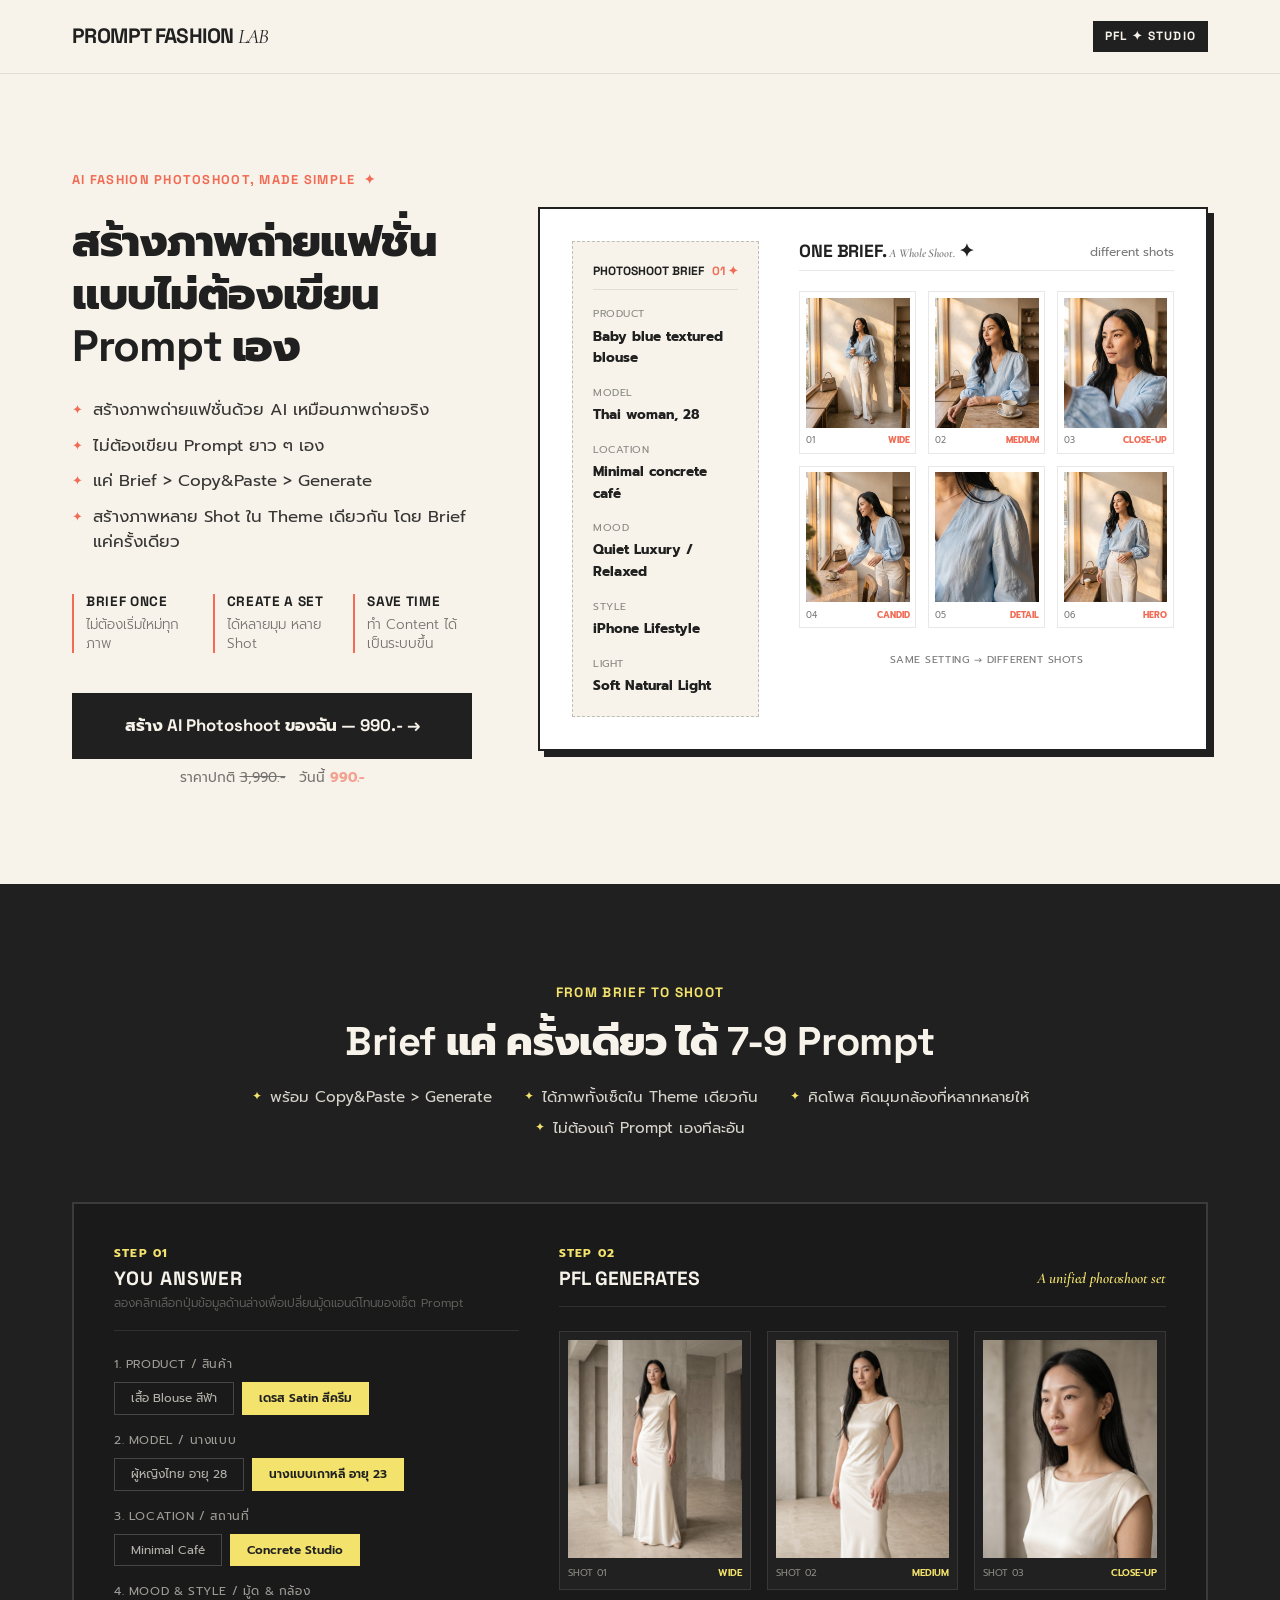
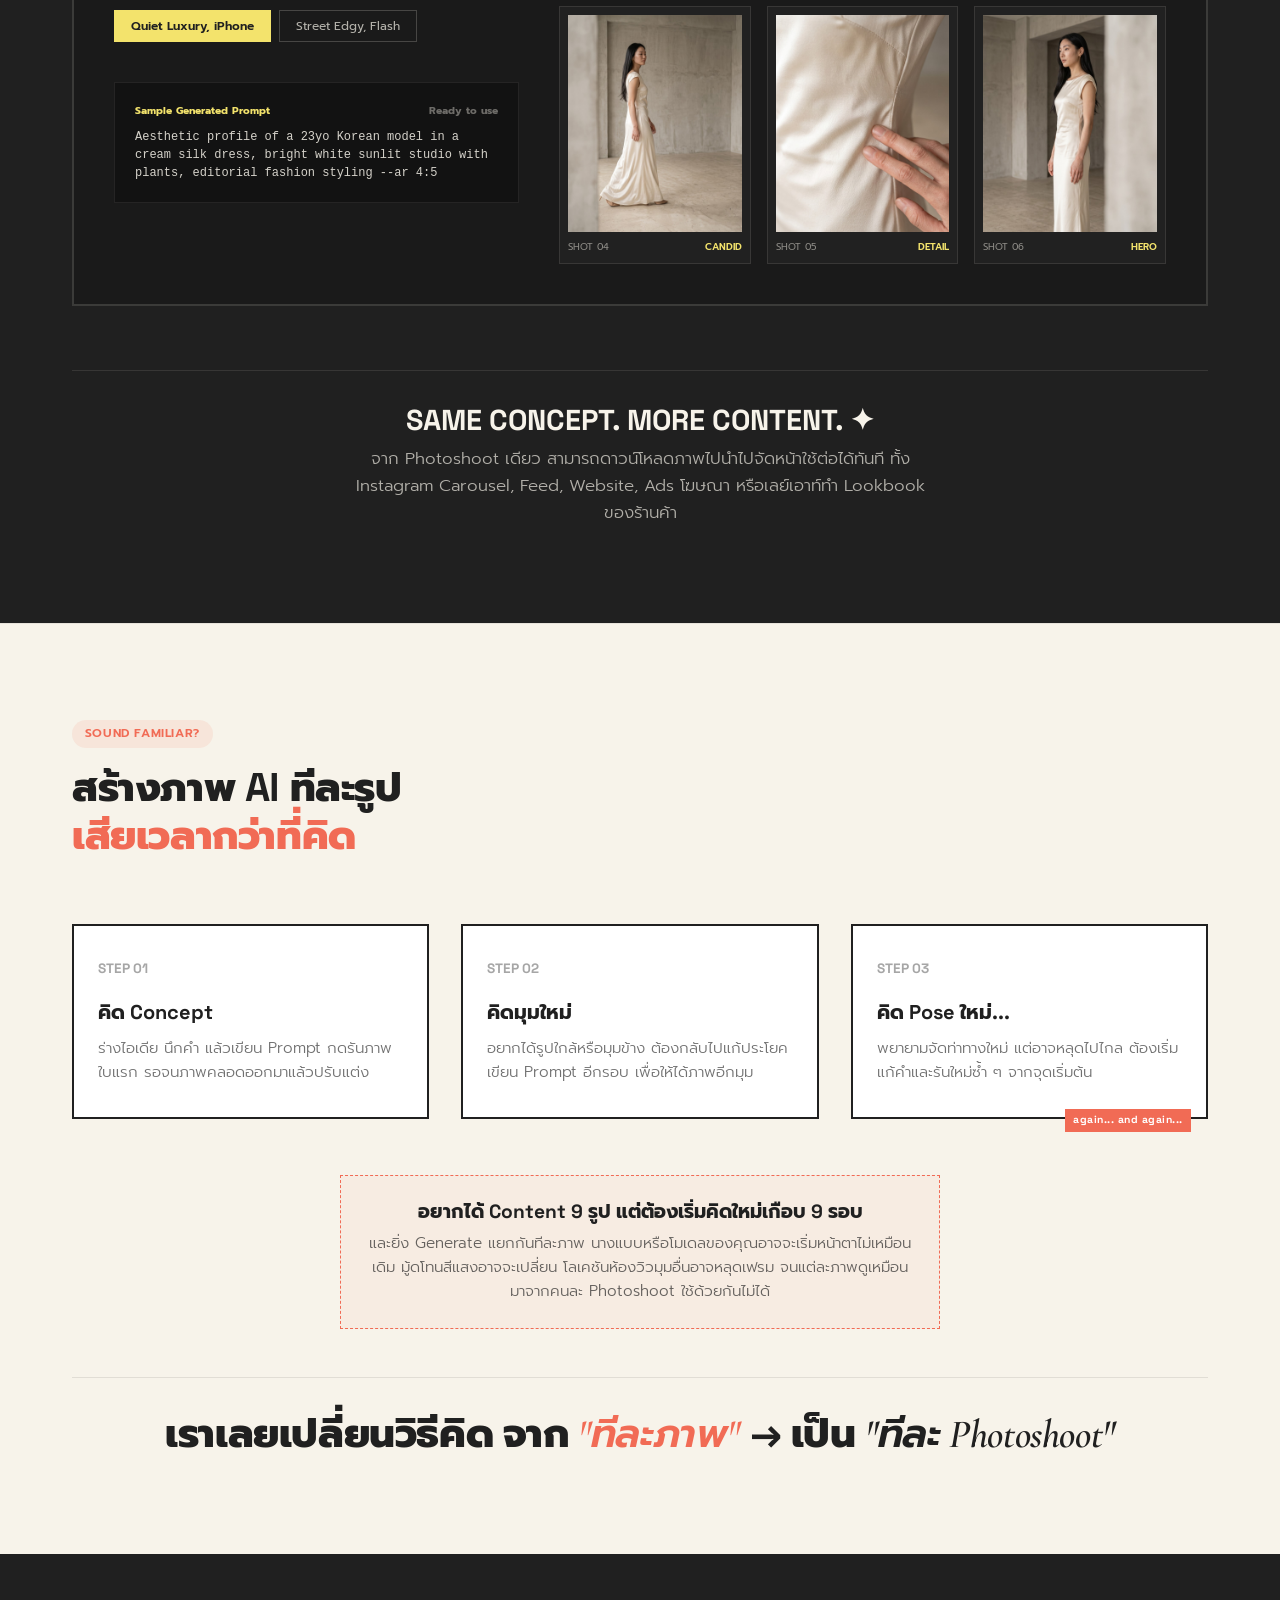
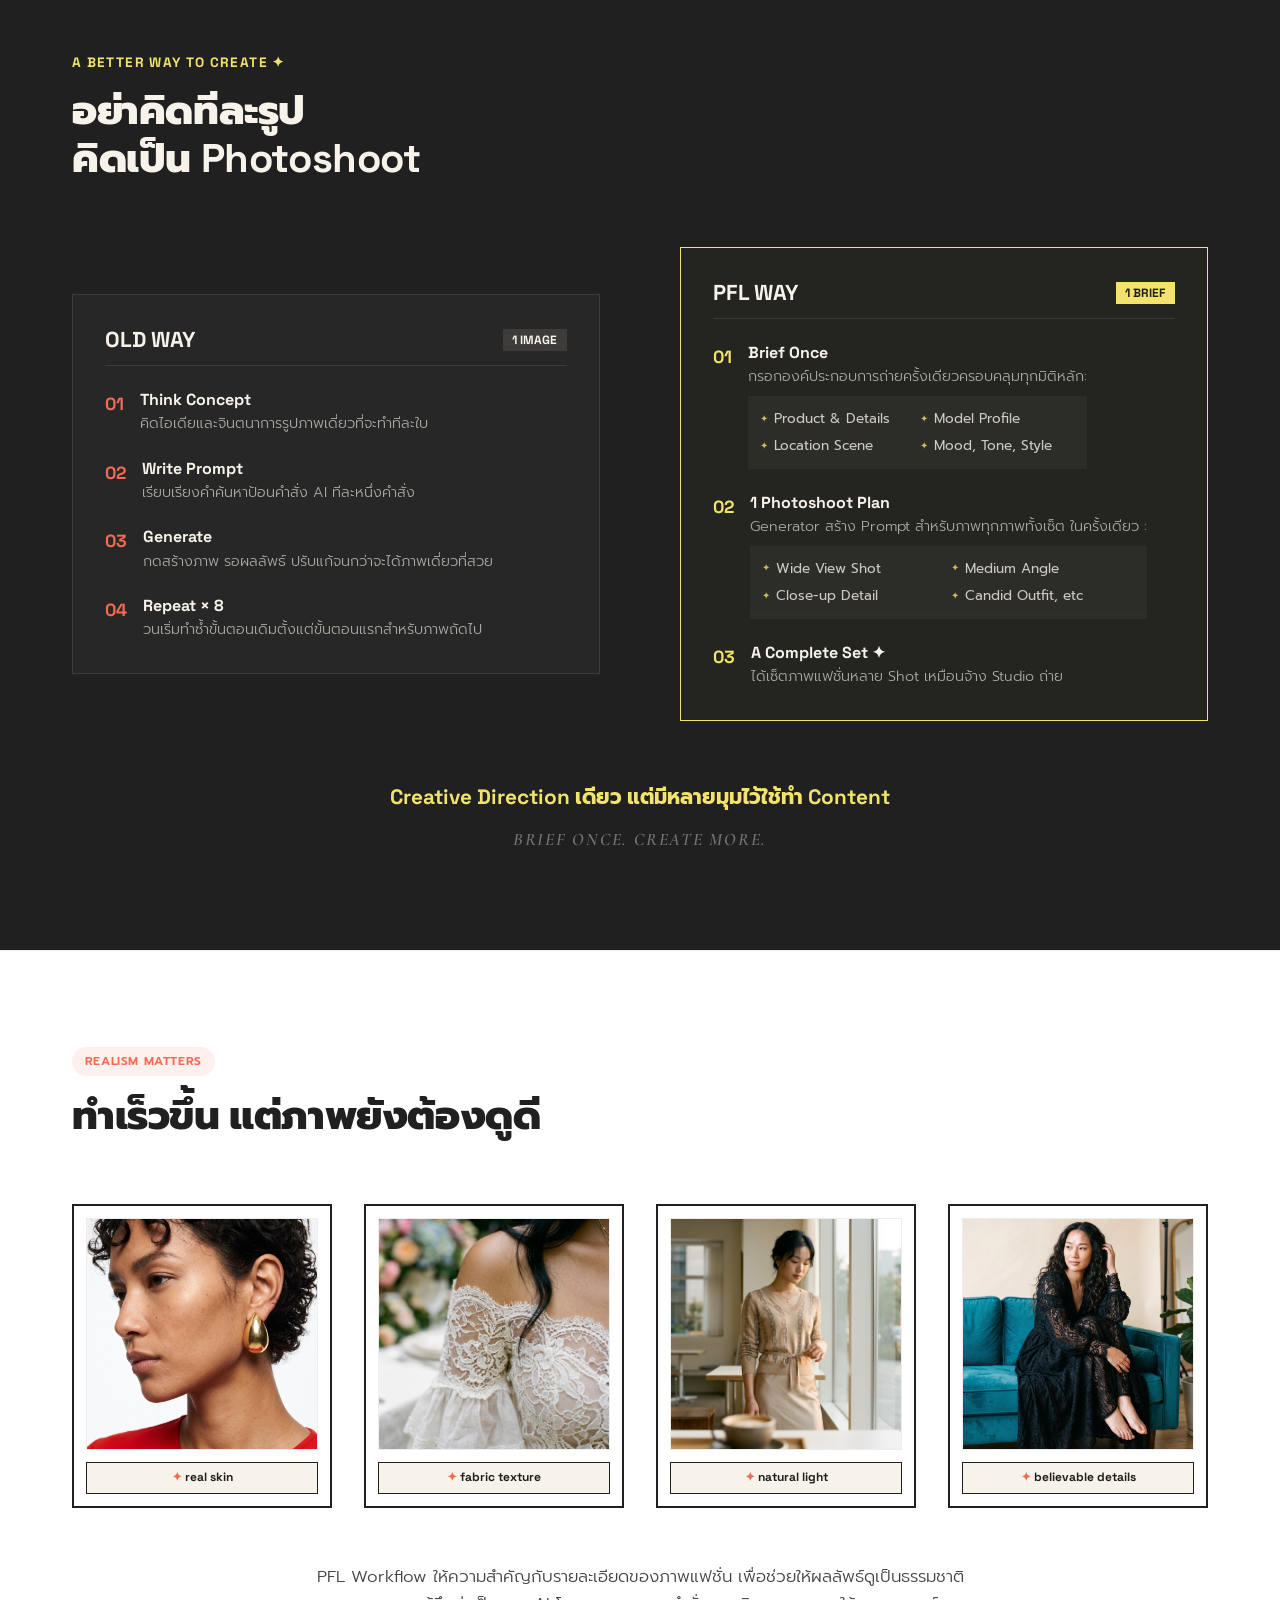
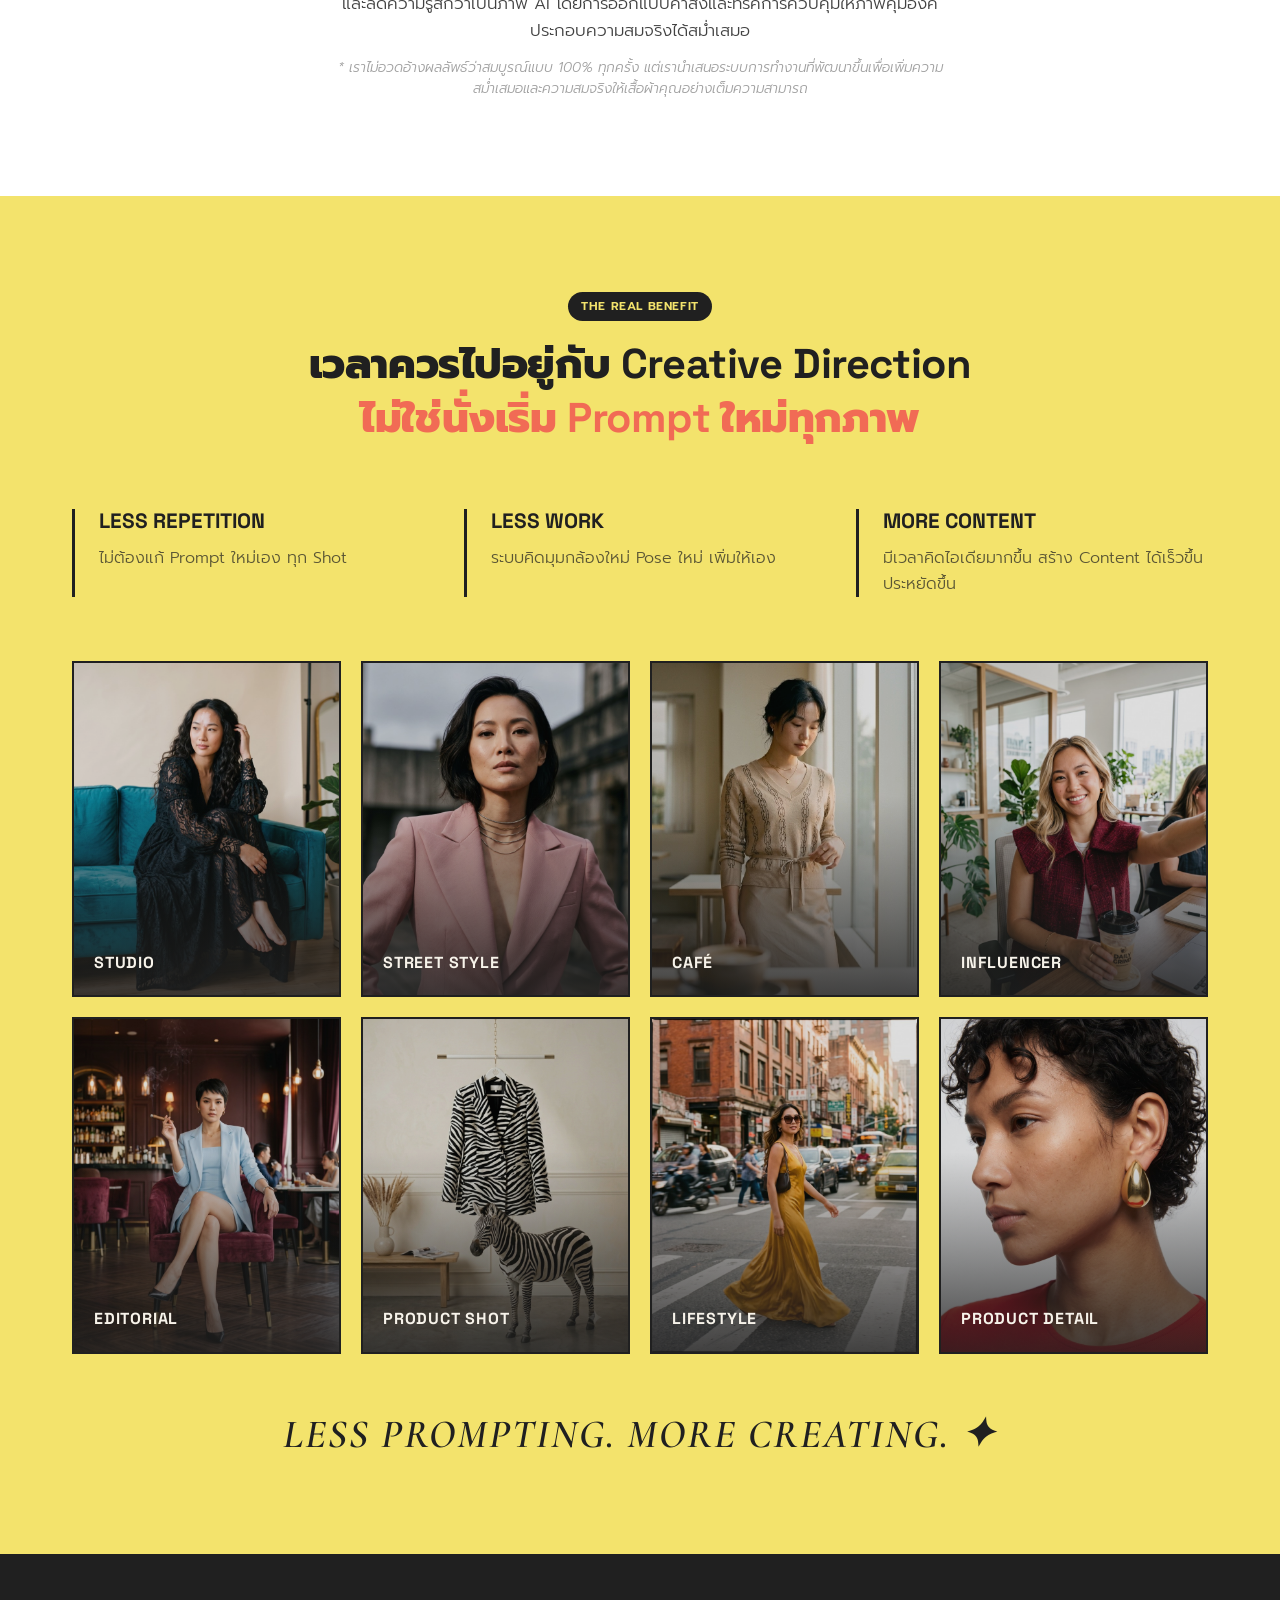
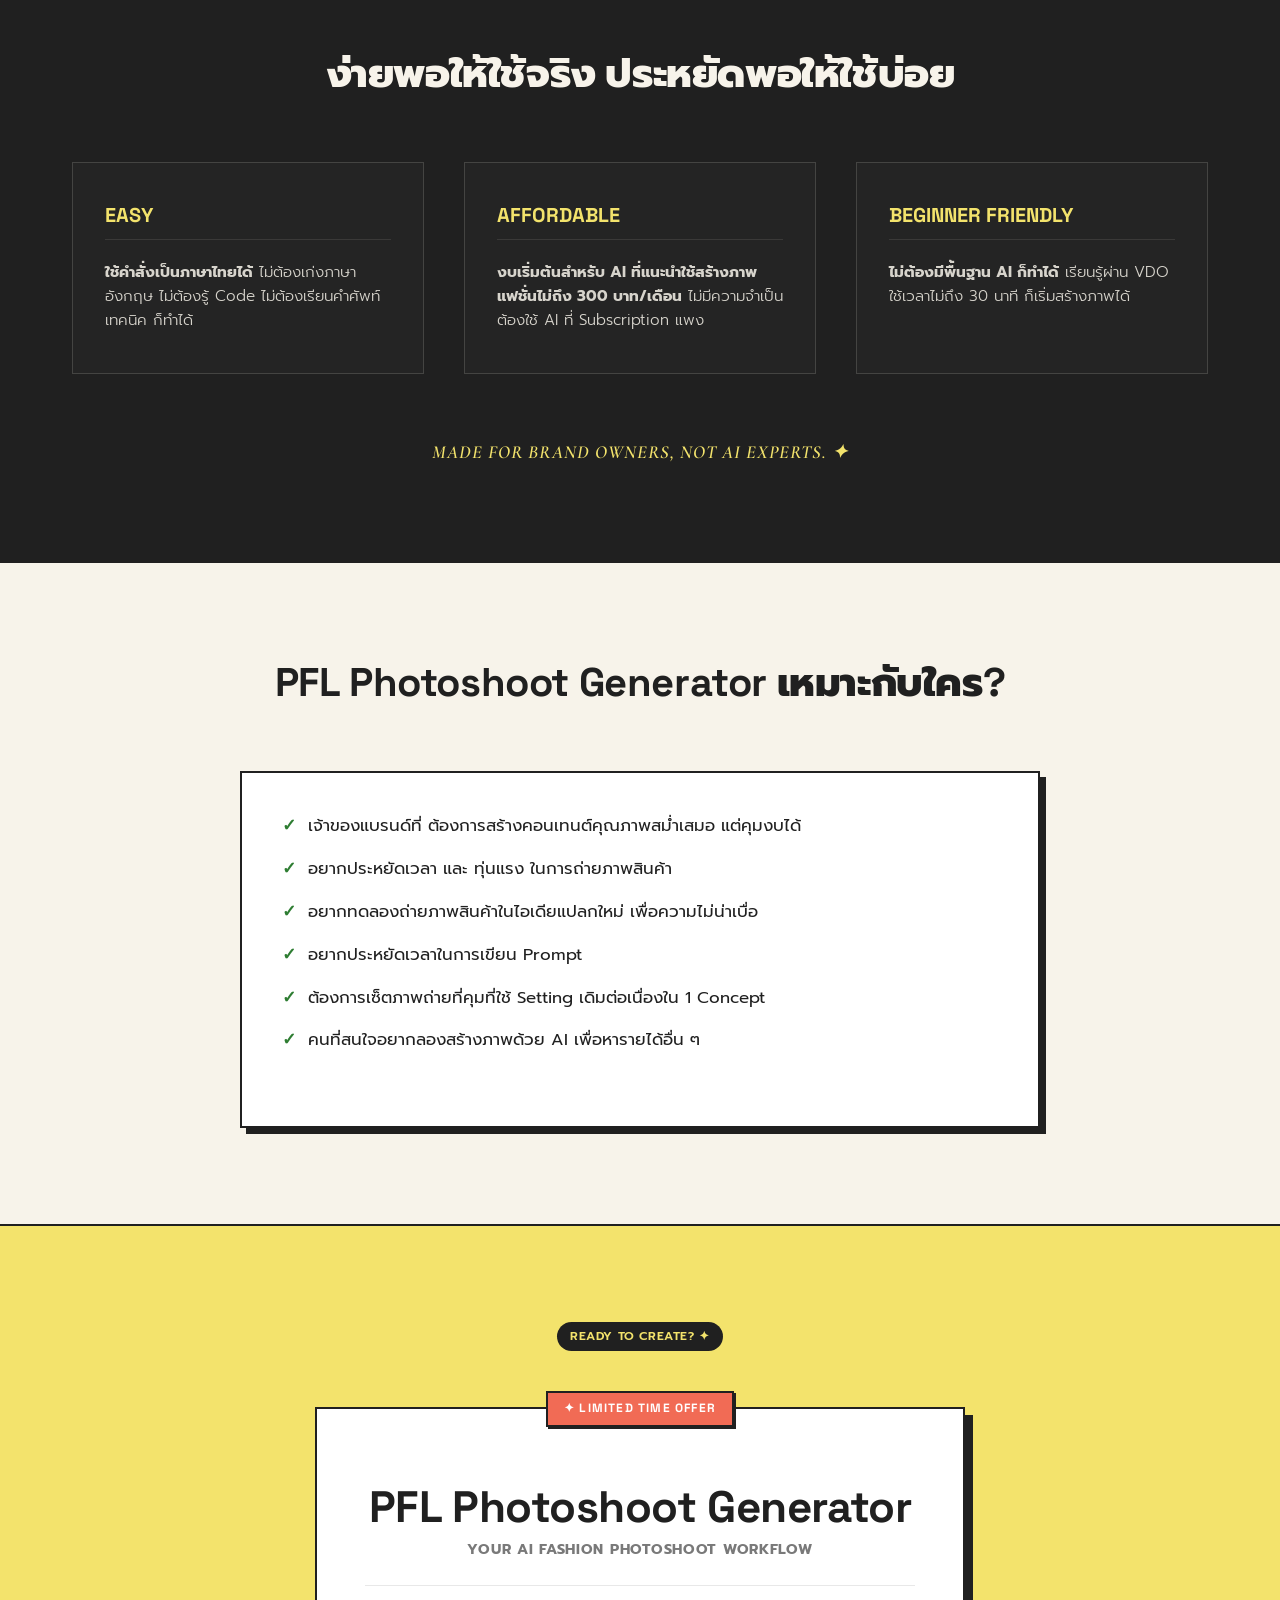
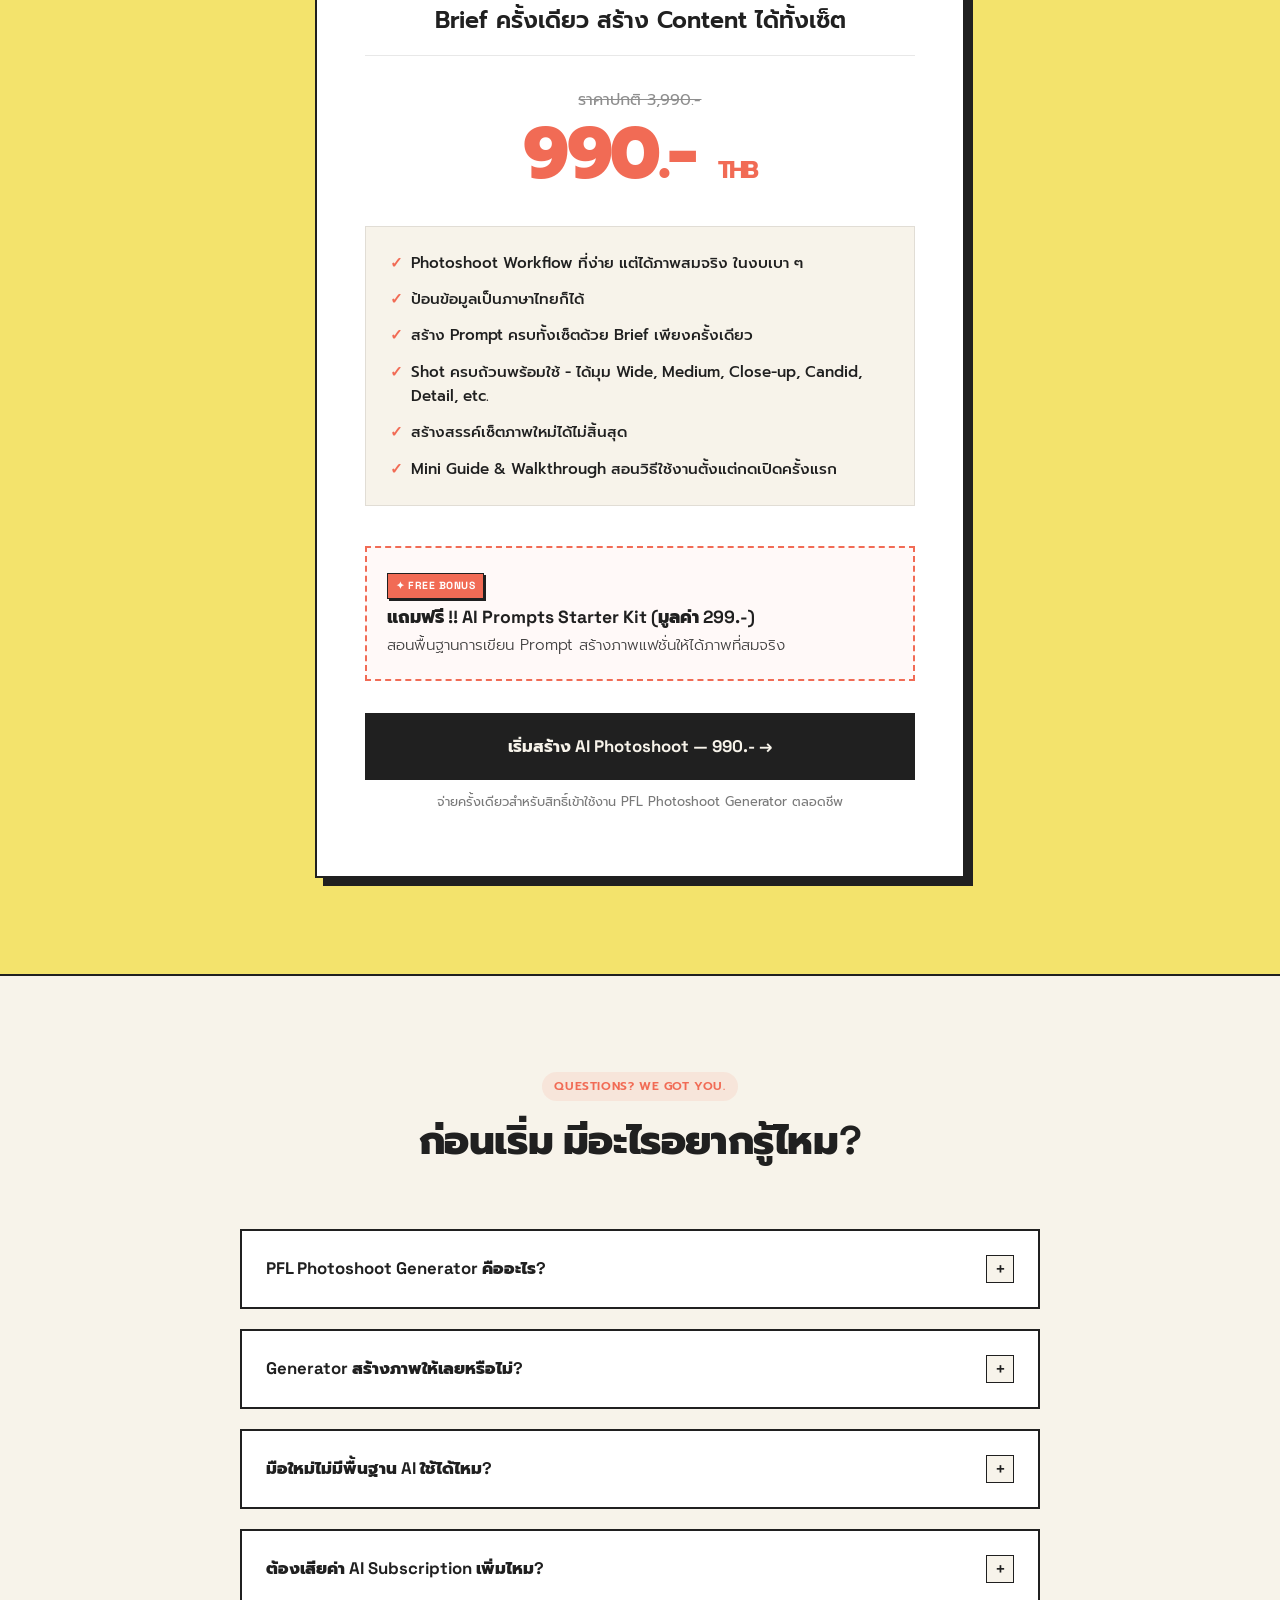
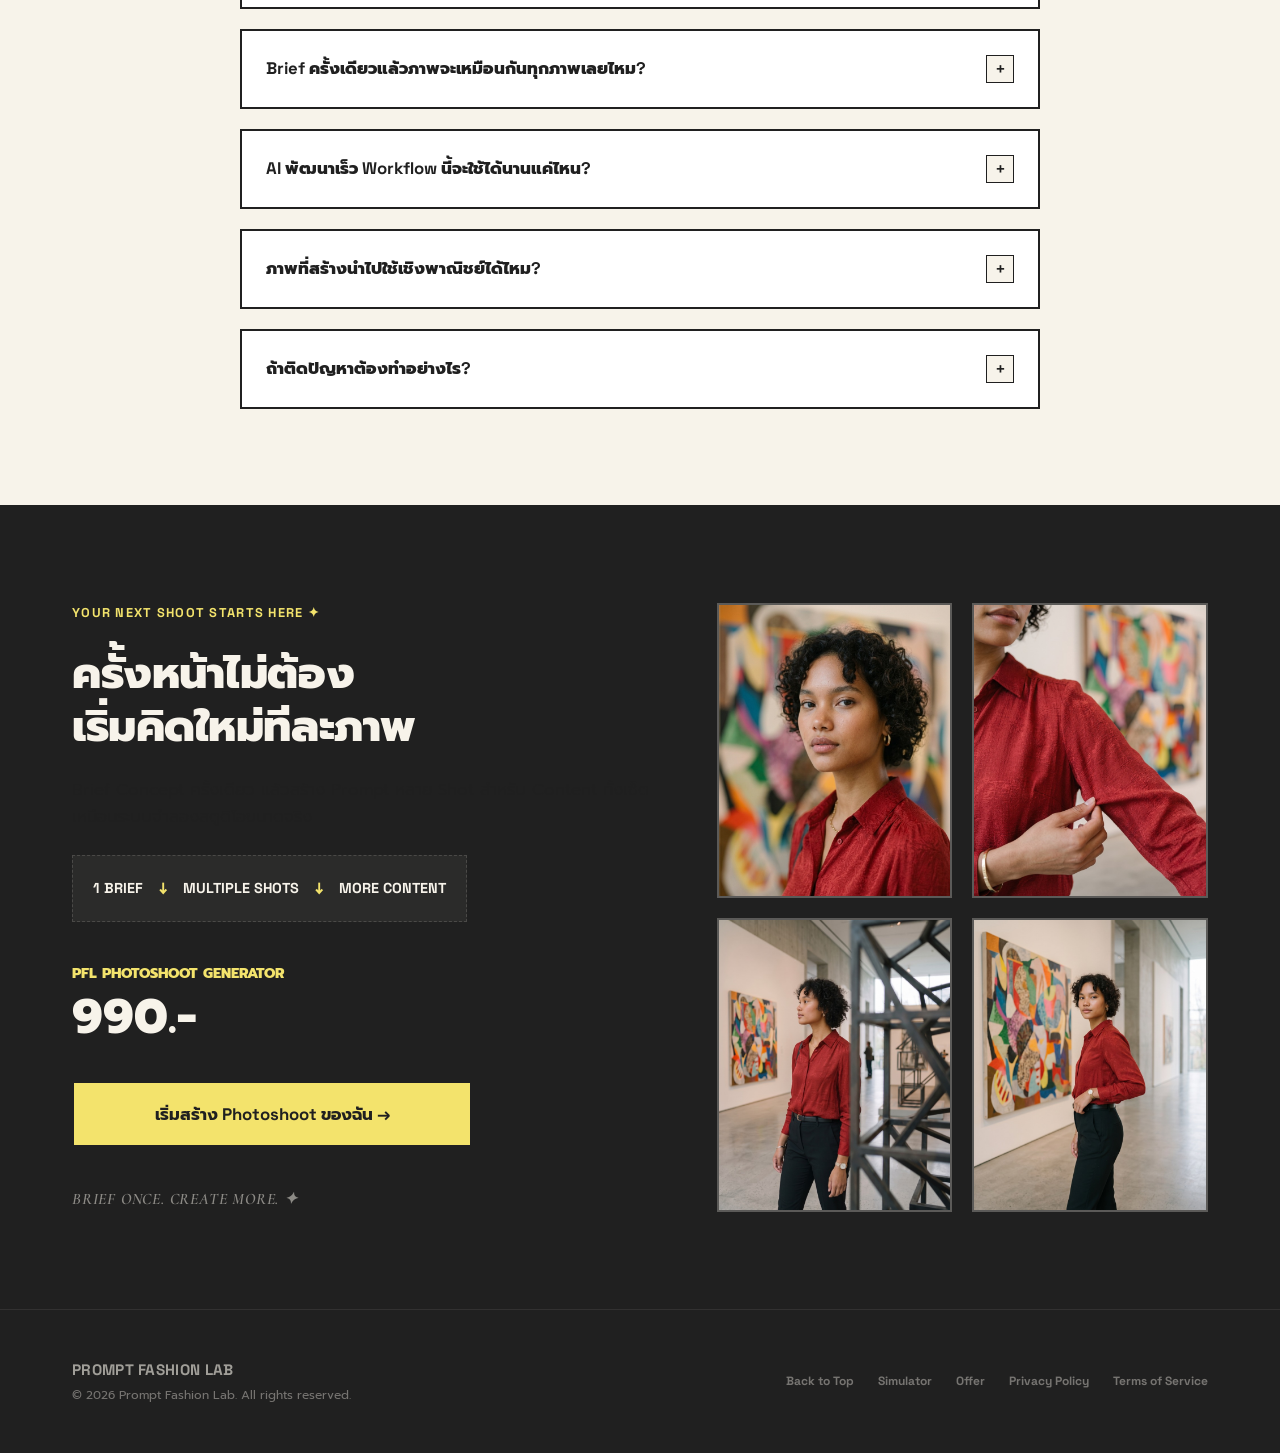
==== index.html @ 50edc8ea "แก้คำพูดทั้งหน้า" ====
<!DOCTYPE html>
<html lang="th">
<head>
  <!-- Google tag (gtag.js) -->
  <script async src="https://www.googletagmanager.com/gtag/js?id=G-DDGN5M6J9N"></script>
  <script>
    window.dataLayer = window.dataLayer || [];
    function gtag(){dataLayer.push(arguments);}
    gtag('js', new Date());

    gtag('config', 'G-DDGN5M6J9N');
  </script>
  <meta charset="UTF-8">
  <meta name="viewport" content="width=device-width, initial-scale=1.0">
  <meta name="description" content="สร้างภาพนางแบบแฟชั่นและคอนเทนต์ร้านค้าเป็นเซ็ตด้วย AI ในคลิกเดียว ด้วยระบบ PFL Photoshoot Generator จาก Prompt Fashion Lab">
  <title>PFL Photoshoot Generator | Prompt Fashion Lab</title>
  
  <!-- Vanilla CSS Style Sheet -->
  <link rel="stylesheet" href="styles.css">
</head>
<body>

  <!-- ==========================================
       HEADER / NAVIGATION
       ========================================== -->
  <header>
    <div class="container header-container">
      <a href="#" class="logo">
        PROMPT FASHION <span>LAB</span>
      </a>
      <div class="brand-badge">PFL ✦ STUDIO</div>
    </div>
  </header>

  <!-- ==========================================
       SECTION 1 — HERO
       ========================================== -->
  <section id="hero" class="section-padding">
    <div class="container hero-grid">
      <div class="hero-content reveal active">
        <div class="hero-tagline">
          <span>AI FASHION PHOTOSHOOT, MADE SIMPLE</span> ✦
        </div>
        <h1 class="text-balance-thai hero-title">
          สร้างภาพถ่ายแฟชั่น<br>
          แบบไม่ต้องเขียน Prompt เอง
        </h1>
        <ul class="hero-bullet-list">
          <li class="text-balance-thai">สร้างภาพถ่ายแฟชั่นด้วย AI เหมือนภาพถ่ายจริง</li>
          <li class="text-balance-thai">ไม่ต้องเขียน Prompt ยาว ๆ เอง</li>
          <li class="text-balance-thai">แค่ Brief &gt; Copy&amp;Paste &gt; Generate</li>
          <li class="text-balance-thai">สร้างภาพหลาย Shot ใน Theme เดียวกัน โดย Brief แค่ครั้งเดียว</li>
        </ul>
        
        <div class="hero-benefits-grid">
          <div class="hero-benefit-item">
            <h4>BRIEF ONCE</h4>
            <p>ไม่ต้องเริ่มใหม่ทุกภาพ</p>
          </div>
          <div class="hero-benefit-item">
            <h4>CREATE A SET</h4>
            <p>ได้หลายมุม หลาย Shot</p>
          </div>
          <div class="hero-benefit-item">
            <h4>SAVE TIME</h4>
            <p>ทำ Content ได้เป็นระบบขึ้น</p>
          </div>
        </div>

        <div class="hero-cta-wrap">
          <a href="#offer" class="btn btn-black">สร้าง AI Photoshoot ของฉัน — 990.- →</a>
          <div class="hero-price-anchor">
            ราคาปกติ <span>3,990.-</span> วันนี้ <strong>990.-</strong>
          </div>
        </div>
      </div>

      <!-- Hero Visual Proof -->
      <div class="hero-visual reveal active" style="transition-delay: 0.15s;">
        <!-- Left Sidebar: Brief mock -->
        <div class="brief-display">
          <div class="brief-display-header">
            <span>PHOTOSHOOT BRIEF</span>
            <span style="color: var(--color-coral)">01 ✦</span>
          </div>
          <div class="brief-item">
            <label>PRODUCT</label>
            <span>Baby blue textured blouse</span>
          </div>
          <div class="brief-item">
            <label>MODEL</label>
            <span>Thai woman, 28</span>
          </div>
          <div class="brief-item">
            <label>LOCATION</label>
            <span>Minimal concrete café</span>
          </div>
          <div class="brief-item">
            <label>MOOD</label>
            <span>Quiet Luxury / Relaxed</span>
          </div>
          <div class="brief-item">
            <label>STYLE</label>
            <span>iPhone Lifestyle</span>
          </div>
          <div class="brief-item">
            <label>LIGHT</label>
            <span>Soft Natural Light</span>
          </div>
        </div>

        <!-- Right Side: Contact Sheet preview -->
        <div class="visual-sheet-area">
          <div class="visual-sheet-header">
            <h3>ONE BRIEF. <span class="italic-serif">A Whole Shoot.</span> ✦</h3>
            <span>different shots</span>
          </div>
          
          <div class="visual-sheet-grid">
            <div class="visual-sheet-item">
              <div class="visual-sheet-img-wrap">
                <img src="images/shot_01.jpg" alt="01 WIDE SHOT">
              </div>
              <div class="visual-sheet-caption">
                <span>01</span>
                <span>WIDE</span>
              </div>
            </div>
            <div class="visual-sheet-item">
              <div class="visual-sheet-img-wrap">
                <img src="images/shot_02.jpg" alt="02 MEDIUM SHOT">
              </div>
              <div class="visual-sheet-caption">
                <span>02</span>
                <span>MEDIUM</span>
              </div>
            </div>
            <div class="visual-sheet-item">
              <div class="visual-sheet-img-wrap">
                <img src="images/shot_03.jpg" alt="03 CLOSE-UP">
              </div>
              <div class="visual-sheet-caption">
                <span>03</span>
                <span>CLOSE-UP</span>
              </div>
            </div>
            <div class="visual-sheet-item">
              <div class="visual-sheet-img-wrap">
                <img src="images/shot_04.jpg" alt="04 CANDID">
              </div>
              <div class="visual-sheet-caption">
                <span>04</span>
                <span>CANDID</span>
              </div>
            </div>
            <div class="visual-sheet-item">
              <div class="visual-sheet-img-wrap">
                <img src="images/shot_05.jpg" alt="05 DETAIL">
              </div>
              <div class="visual-sheet-caption">
                <span>05</span>
                <span>DETAIL</span>
              </div>
            </div>
            <div class="visual-sheet-item">
              <div class="visual-sheet-img-wrap">
                <img src="images/shot_06.jpg" alt="06 HERO">
              </div>
              <div class="visual-sheet-caption">
                <span>06</span>
                <span>HERO</span>
              </div>
            </div>
          </div>
          
          <div style="font-size: 0.65rem; opacity: 0.6; text-transform: uppercase; letter-spacing: 0.05em; text-align: center; margin-top: 0.25rem;">
            same setting → different shots
          </div>
        </div>
      </div>
    </div>
  </section>

  <!-- ==========================================
       INTERACTIVE SIMULATOR — Brief แค่ ครั้งเดียว ได้ 7-9 Prompt
       ========================================== -->
  <section class="section-padding section-dark" id="simulator">
    <div class="container">
      <div style="text-align: center; margin-bottom: 2rem;">
        <span class="eyebrow-yellow" style="color: var(--color-yellow); font-family: var(--font-grotesk); font-size: 0.85rem; font-weight: 700; letter-spacing: 0.1em; text-transform: uppercase;">FROM BRIEF TO SHOOT</span>
        <h2 class="text-balance-thai" style="margin-top: 0.75rem;">Brief แค่ ครั้งเดียว ได้ 7-9 Prompt</h2>
        <ul class="simulator-bullet-list">
          <li class="text-balance-thai">พร้อม Copy&amp;Paste &gt; Generate</li>
          <li class="text-balance-thai">ได้ภาพทั้งเซ็ตใน Theme เดียวกัน</li>
          <li class="text-balance-thai">คิดโพส คิดมุมกล้องที่หลากหลายให้</li>
          <li class="text-balance-thai">ไม่ต้องแก้ Prompt เองทีละอัน</li>
        </ul>

      </div>

      <!-- Interactive Grid Simulator Container -->
      <div class="simulator-container reveal">
        
        <!-- LEFT: INPUT BRIEF (Option pills) -->
        <div class="sim-sidebar">
          <div class="sim-title-area">
            <span class="sim-step-label">STEP 01</span>
            <h3 style="font-weight: 800; font-size: 1.2rem;">YOU ANSWER</h3>
            <p style="font-size: 0.75rem; opacity: 0.6; margin-top: 0.25rem; color: rgba(247,243,234,0.6);">ลองคลิกเลือกปุ่มข้อมูลด้านล่างเพื่อเปลี่ยนมู้ดแอนด์โทนของเซ็ต Prompt</p>
          </div>

          <div class="brief-options">
            <!-- 1. Product Selection -->
            <div class="brief-option-group">
              <label>1. Product / สินค้า</label>
              <div class="pill-group">
                <button onclick="selectOption('product', 'blouse', this)" class="pill pill-product">เสื้อ Blouse สีฟ้า</button>
                <button onclick="selectOption('product', 'dress', this)" class="pill pill-product active">เดรส Satin สีครีม</button>
              </div>
            </div>

            <!-- 2. Model Selection -->
            <div class="brief-option-group">
              <label>2. Model / นางแบบ</label>
              <div class="pill-group">
                <button onclick="selectOption('model', 'thai', this)" class="pill pill-model">ผู้หญิงไทย อายุ 28</button>
                <button onclick="selectOption('model', 'korean', this)" class="pill pill-model active">นางแบบเกาหลี อายุ 23</button>
              </div>
            </div>

            <!-- 3. Location Selection -->
            <div class="brief-option-group">
              <label>3. Location / สถานที่</label>
              <div class="pill-group">
                <button onclick="selectOption('location', 'cafe', this)" class="pill pill-location">Minimal Café</button>
                <button onclick="selectOption('location', 'studio', this)" class="pill pill-location active">Concrete Studio</button>
              </div>
            </div>

            <!-- 4. Mood & Style Selection -->
            <div class="brief-option-group">
              <label>4. Mood & Style / มู้ด & กล้อง</label>
              <div class="pill-group">
                <button onclick="selectOption('mood', 'luxury', this)" class="pill pill-mood active">Quiet Luxury, iPhone</button>
                <button onclick="selectOption('mood', 'edgy', this)" class="pill pill-mood">Street Edgy, Flash</button>
              </div>
            </div>
          </div>

          <!-- Prompt Output Container -->
          <div class="prompt-box">
            <div class="prompt-box-header">
              <span class="label">Sample Generated Prompt</span>
              <span style="opacity: 0.4; color: var(--color-ivory);">Ready to use</span>
            </div>
            <div id="prompt-output-box" class="prompt-text">
              Aesthetic profile of a 23yo Korean model in a cream silk dress, bright white sunlit studio with plants, editorial fashion styling --ar 4:5
            </div>
          </div>
        </div>

        <!-- RIGHT: GENERATES (Photoshoot Grid/Contact Sheet) -->
        <div class="contact-sheet-area">
          <!-- Loading Overlay -->
          <div id="loader" class="sim-loader">
            <div class="spinner"></div>
            <span style="font-size: 0.7rem; color: var(--color-yellow); text-transform: uppercase; font-weight: 700; letter-spacing: 0.1em;">
              Applying parameters...
            </span>
          </div>

          <div class="contact-sheet-header">
            <div>
              <span class="sim-step-label">STEP 02</span>
              <h3 style="font-weight: 800; font-size: 1.2rem;">PFL GENERATES</h3>
            </div>
            <span class="italic-serif" style="color: var(--color-yellow); font-size: 0.95rem;">A unified photoshoot set</span>
          </div>

          <!-- Photo Grid -->
          <div class="contact-sheet-grid">
            <!-- Shot 01: Wide -->
            <div class="sheet-item">
              <div class="sheet-img-wrap">
                <img id="img-wide" src="images/dress_korean_studio_shot_01.jpg" alt="Wide shot">
              </div>
              <div class="sheet-caption">
                <span>SHOT 01</span>
                <span>WIDE</span>
              </div>
            </div>
            
            <!-- Shot 02: Medium -->
            <div class="sheet-item">
              <div class="sheet-img-wrap">
                <img id="img-medium" src="images/dress_korean_studio_shot_02.jpg" alt="Medium shot">
              </div>
              <div class="sheet-caption">
                <span>SHOT 02</span>
                <span>MEDIUM</span>
              </div>
            </div>

            <!-- Shot 03: Close-up -->
            <div class="sheet-item">
              <div class="sheet-img-wrap">
                <img id="img-closeup" src="images/dress_korean_studio_shot_03.jpg" alt="Close-up shot">
              </div>
              <div class="sheet-caption">
                <span>SHOT 03</span>
                <span>CLOSE-UP</span>
              </div>
            </div>

            <!-- Shot 04: Candid -->
            <div class="sheet-item">
              <div class="sheet-img-wrap">
                <img id="img-candid" src="images/dress_korean_studio_shot_04.jpg" alt="Candid shot">
              </div>
              <div class="sheet-caption">
                <span>SHOT 04</span>
                <span>CANDID</span>
              </div>
            </div>

            <!-- Shot 05: Detail -->
            <div class="sheet-item">
              <div class="sheet-img-wrap">
                <img id="img-detail" src="images/dress_korean_studio_shot_05.jpg" alt="Detail shot">
              </div>
              <div class="sheet-caption">
                <span>SHOT 05</span>
                <span>DETAIL</span>
              </div>
            </div>

            <!-- Shot 06: Hero -->
            <div class="sheet-item">
              <div class="sheet-img-wrap">
                <img id="img-hero" src="images/dress_korean_studio_shot_06.jpg" alt="Hero shot">
              </div>
              <div class="sheet-caption">
                <span>SHOT 06</span>
                <span>HERO</span>
              </div>
            </div>
          </div>
        </div>
      </div>

      <div style="text-align: center; margin-top: 4rem; padding-top: 2rem; border-top: 1px solid rgba(247, 243, 234, 0.1);">
        <h3 class="text-balance-thai" style="font-size: 1.8rem; margin-bottom: 0.5rem;">SAME CONCEPT. MORE CONTENT. ✦</h3>
        <p class="text-balance-thai" style="opacity: 0.8; max-width: 600px; margin: 0 auto;">
          จาก Photoshoot เดียว สามารถดาวน์โหลดภาพไปนำไปจัดหน้าใช้ต่อได้ทันที ทั้ง Instagram Carousel, Feed, Website, Ads โฆษณา หรือเลย์เอาท์ทำ Lookbook ของร้านค้า
        </p>
      </div>
    </div>
  </section>

  <!-- ==========================================
       SECTION 2 — THE REAL PROBLEM
       ========================================== -->
  <section class="section-padding" style="background-color: var(--color-ivory); border-top: 1px solid rgba(32,32,32,0.08);">
    <div class="container">
      <div class="problem-header reveal">
        <span class="tagline-badge" style="margin-bottom: 1rem;">SOUND FAMILIAR?</span>
        <h2 class="text-balance-thai">
          สร้างภาพ AI ทีละรูป<br>
          <span>เสียเวลากว่าที่คิด</span>
        </h2>
      </div>

      <div class="problem-grid-new reveal">
        <!-- Step 1 -->
        <div class="problem-step-card">
          <div class="card-num">STEP 01</div>
          <h3 class="text-balance-thai">คิด Concept</h3>
          <p class="text-balance-thai">ร่างไอเดีย นึกคำ แล้วเขียน Prompt กดรันภาพใบแรก รอจนภาพคลอดออกมาแล้วปรับแต่ง</p>
        </div>

        <!-- Step 2 -->
        <div class="problem-step-card">
          <div class="card-num">STEP 02</div>
          <h3 class="text-balance-thai">คิดมุมใหม่</h3>
          <p class="text-balance-thai">อยากได้รูปใกล้หรือมุมข้าง ต้องกลับไปแก้ประโยคเขียน Prompt อีกรอบ เพื่อให้ได้ภาพอีกมุม</p>
        </div>

        <!-- Step 3 -->
        <div class="problem-step-card">
          <div class="card-num">STEP 03</div>
          <h3 class="text-balance-thai">คิด Pose ใหม่...</h3>
          <p class="text-balance-thai">พยายามจัดท่าทางใหม่ แต่อาจหลุดไปไกล ต้องเริ่มแก้คำและรันใหม่ซ้ำ ๆ จากจุดเริ่มต้น</p>
          <div class="coral-annotation">again... and again...</div>
        </div>
      </div>

      <div class="problem-loop-note reveal">
        <h3 class="text-balance-thai">อยากได้ Content 9 รูป แต่ต้องเริ่มคิดใหม่เกือบ 9 รอบ</h3>
        <p class="text-balance-thai">
          และยิ่ง Generate แยกกันทีละภาพ นางแบบหรือโมเดลของคุณอาจจะเริ่มหน้าตาไม่เหมือนเดิม มู้ดโทนสีแสงอาจจะเปลี่ยน โลเคชันห้องวิวมุมอื่นอาจหลุดเฟรม จนแต่ละภาพดูเหมือนมาจากคนละ Photoshoot ใช้ด้วยกันไม่ได้
        </p>
      </div>

      <div class="problem-close-banner reveal">
        <h2 class="text-balance-thai">
          เราเลยเปลี่ยนวิธีคิด จาก <span class="italic-serif" style="color: var(--color-coral)">"ทีละภาพ"</span> → เป็น <span class="italic-serif" style="color: var(--color-black)">"ทีละ Photoshoot"</span>
        </h2>
      </div>
    </div>
  </section>

  <!-- ==========================================
       SECTION 3 — THE NEW WORKFLOW
       ========================================== -->
  <section class="section-padding section-dark">
    <div class="container">
      <div style="max-width: 700px; margin-bottom: 3rem;">
        <span class="eyebrow-yellow" style="color: var(--color-yellow); font-family: var(--font-grotesk); font-size: 0.85rem; font-weight: 700; letter-spacing: 0.1em; text-transform: uppercase;">A BETTER WAY TO CREATE ✦</span>
        <h2 class="text-balance-thai" style="margin-top: 0.75rem;">
          อย่าคิดทีละรูป<br>
          คิดเป็น Photoshoot
        </h2>
      </div>

      <div class="workflow-grid reveal">
        <!-- Old Way -->
        <div class="workflow-side-box">
          <h3>OLD WAY <span>1 IMAGE</span></h3>
          
          <div class="flow-step-item">
            <div class="flow-num">01</div>
            <div class="flow-step-content">
              <h4>Think Concept</h4>
              <p>คิดไอเดียและจินตนาการรูปภาพเดี่ยวที่จะทำทีละใบ</p>
            </div>
          </div>
          <div class="flow-step-item">
            <div class="flow-num">02</div>
            <div class="flow-step-content">
              <h4>Write Prompt</h4>
              <p>เรียบเรียงคำค้นหาป้อนคำสั่ง AI ทีละหนึ่งคำสั่ง</p>
            </div>
          </div>
          <div class="flow-step-item">
            <div class="flow-num">03</div>
            <div class="flow-step-content">
              <h4>Generate</h4>
              <p>กดสร้างภาพ รอผลลัพธ์ ปรับแก้จนกว่าจะได้ภาพเดี่ยวที่สวย</p>
            </div>
          </div>
          <div class="flow-step-item">
            <div class="flow-num">04</div>
            <div class="flow-step-content">
              <h4>Repeat × 8</h4>
              <p>วนเริ่มทำซ้ำขั้นตอนเดิมตั้งแต่ขั้นตอนแรกสำหรับภาพถัดไป</p>
            </div>
          </div>
        </div>

        <!-- PFL Way -->
        <div class="workflow-side-box highlight">
          <h3>PFL WAY <span style="background-color: var(--color-yellow); color: var(--color-black);">1 BRIEF</span></h3>
          
          <div class="flow-step-item">
            <div class="flow-num">01</div>
            <div class="flow-step-content">
              <h4>Brief Once</h4>
              <p>กรอกองค์ประกอบการถ่ายครั้งเดียวครอบคลุมทุกมิติหลัก:</p>
              <ul>
                <li>Product & Details</li>
                <li>Model Profile</li>
                <li>Location Scene</li>
                <li>Mood, Tone, Style</li>
              </ul>
            </div>
          </div>
          <div class="flow-step-item">
            <div class="flow-num">02</div>
            <div class="flow-step-content">
              <h4>1 Photoshoot Plan</h4>
              <p>Generator สร้าง Prompt สำหรับภาพทุกภาพทั้งเซ็ต ในครั้งเดียว :</p>
              <ul>
                <li>Wide View Shot</li>
                <li>Medium Angle</li>
                <li>Close-up Detail</li>
                <li>Candid Outfit, etc</li>
              </ul>
            </div>
          </div>
          <div class="flow-step-item">
            <div class="flow-num">03</div>
            <div class="flow-step-content">
              <h4>A Complete Set ✦</h4>
              <p>ได้เซ็ตภาพแฟชั่นหลาย Shot เหมือนจ้าง Studio ถ่าย</p>
            </div>
          </div>
        </div>
      </div>

      <div style="text-align: center; margin-top: 4rem; max-width: 600px; margin-left: auto; margin-right: auto;">
        <h4 class="text-balance-thai" style="color: var(--color-yellow); font-size: 1.3rem; margin-bottom: 1rem;">
          Creative Direction เดียว แต่มีหลายมุมไว้ใช้ทำ Content
        </h4>
        <span class="italic-serif" style="font-size: 1.1rem; color: rgba(247, 243, 234, 0.4); text-transform: uppercase; letter-spacing: 0.1em;">
          BRIEF ONCE. CREATE MORE.
        </span>
      </div>
    </div>
  </section>

  <!-- ==========================================
       SECTION 7 — REALISM MATTERS
       ========================================== -->
  <section class="section-padding" style="background-color: var(--color-white); border-top: 1px solid rgba(32,32,32,0.08);">
    <div class="container">
      <div class="realism-header text-balance-thai reveal">
        <span class="tagline-badge" style="margin-bottom: 1rem;">REALISM MATTERS</span>
        <h2>ทำเร็วขึ้น แต่ภาพยังต้องดูดี</h2>
      </div>

      <div class="realism-grid reveal">
        <!-- Skin -->
        <div class="realism-card">
          <div class="realism-img-wrap">
            <img src="images/gallery_portrait.jpg" alt="Realistic Skin Texture">
          </div>
          <div class="realism-annotation">real skin</div>
        </div>

        <!-- Fabric -->
        <div class="realism-card">
          <div class="realism-img-wrap">
            <img src="images/gallery_product_detail.jpg" alt="Fabric accuracy">
          </div>
          <div class="realism-annotation">fabric texture</div>
        </div>

        <!-- Light -->
        <div class="realism-card">
          <div class="realism-img-wrap">
            <img src="images/gallery_lifestyle.jpg" alt="Natural Sunlight shadow">
          </div>
          <div class="realism-annotation">natural light</div>
        </div>

        <!-- Details -->
        <div class="realism-card">
          <div class="realism-img-wrap">
            <img src="images/gallery_studio.jpg" alt="Studio details">
          </div>
          <div class="realism-annotation">believable details</div>
        </div>
      </div>

      <div style="text-align: center; margin-top: 3.5rem; max-width: 650px; margin-left: auto; margin-right: auto;">
        <p class="text-balance-thai" style="font-size: 1.05rem;">
          PFL Workflow ให้ความสำคัญกับรายละเอียดของภาพแฟชั่น เพื่อช่วยให้ผลลัพธ์ดูเป็นธรรมชาติและลดความรู้สึกว่าเป็นภาพ AI โดยการออกแบบคำสั่งและทริคการควบคุมให้ภาพคุมองค์ประกอบความสมจริงได้สม่ำเสมอ
        </p>
        <p style="font-size: 0.85rem; opacity: 0.5; font-style: italic; margin-top: 0.75rem;">
          * เราไม่อวดอ้างผลลัพธ์ว่าสมบูรณ์แบบ 100% ทุกครั้ง แต่เรานำเสนอระบบการทำงานที่พัฒนาขึ้นเพื่อเพิ่มความสม่ำเสมอและความสมจริงให้เสื้อผ้าคุณอย่างเต็มความสามารถ
        </p>
      </div>
    </div>
  </section>

  <!-- ==========================================
       SECTION 8 — TIME SAVED
       ========================================== -->
  <section class="section-padding section-yellow">
    <div class="container">
      <div style="text-align: center;">
        <span class="tagline-badge" style="background-color: var(--color-black); color: var(--color-yellow)">THE REAL BENEFIT</span>
        <h2 class="text-balance-thai" style="margin-top: 1rem; font-size: clamp(1.8rem, 5vw, 2.6rem); line-height: 1.3;">
          เวลาควรไปอยู่กับ Creative Direction<br>
          <span style="color: var(--color-coral)">ไม่ใช่นั่งเริ่ม Prompt ใหม่ทุกภาพ</span>
        </h2>
      </div>

      <div class="benefit-row reveal">
        <div class="benefit-block">
          <h3>LESS REPETITION</h3>
          <p class="text-balance-thai">ไม่ต้องแก้ Prompt ใหม่เอง  ทุก Shot</p>
        </div>
        <div class="benefit-block">
          <h3>LESS WORK</h3>
          <p class="text-balance-thai">ระบบคิดมุมกล้องใหม่ Pose ใหม่ เพิ่มให้เอง</p>
        </div>
        <div class="benefit-block">
          <h3>MORE CONTENT</h3>
          <p class="text-balance-thai">มีเวลาคิดไอเดียมากขึ้น สร้าง Content ได้เร็วขึ้น ประหยัดขึ้น</p>
        </div>
      </div>

      <div class="categories-grid reveal" style="margin: 3.5rem 0;">
        <!-- 1 Studio -->
        <div class="category-card">
          <img src="images/sheet_studio.jpg" alt="STUDIO PHOTO">
          <div class="category-overlay"><span>STUDIO</span></div>
        </div>
        <!-- 2 Street Style -->
        <div class="category-card">
          <img src="images/sheet_street.jpg" alt="STREET STYLE PHOTO">
          <div class="category-overlay"><span>STREET STYLE</span></div>
        </div>
        <!-- 3 Café -->
        <div class="category-card">
          <img src="images/sheet_cafe.jpg" alt="CAFÉ PHOTO">
          <div class="category-overlay"><span>CAFÉ</span></div>
        </div>
        <!-- 4 Influencer -->
        <div class="category-card">
          <img src="images/sheet_influencer.jpg" alt="INFLUENCER PHOTO">
          <div class="category-overlay"><span>INFLUENCER</span></div>
        </div>
        <!-- 5 Editorial -->
        <div class="category-card">
          <img src="images/sheet_editorial.jpg" alt="EDITORIAL PHOTO">
          <div class="category-overlay"><span>EDITORIAL</span></div>
        </div>
        <!-- 6 Product shot -->
        <div class="category-card">
          <img src="images/gallery_product.jpg" alt="PRODUCT SHOT">
          <div class="category-overlay"><span>PRODUCT SHOT</span></div>
        </div>
        <!-- 7 Lifestyle -->
        <div class="category-card">
          <img src="images/sheet_lifestyle.jpg" alt="LIFESTYLE PHOTO">
          <div class="category-overlay"><span>LIFESTYLE</span></div>
        </div>
        <!-- 8 Detail -->
        <div class="category-card">
          <img src="images/gallery_detail.jpg" alt="PRODUCT DETAIL PHOTO">
          <div class="category-overlay"><span>PRODUCT DETAIL</span></div>
        </div>
      </div>

      <div style="text-align: center;">
        <h2 class="italic-serif" style="font-size: clamp(1.8rem, 4.5vw, 2.5rem); letter-spacing: 0.05em; color: var(--color-black);">
          LESS PROMPTING. MORE CREATING. ✦
        </h2>
      </div>
    </div>
  </section>

  <!-- ==========================================
       SECTION 10 — SIMPLE & AFFORDABLE
       ========================================== -->
  <section class="section-padding section-dark">
    <div class="container">
      <div style="text-align: center; margin-bottom: 3rem;">
        <h2 class="text-balance-thai">ง่ายพอให้ใช้จริง ประหยัดพอให้ใช้บ่อย</h2>
      </div>

      <div class="afford-grid reveal">
        <!-- 1 Easy -->
        <div class="afford-card">
          <h3>EASY</h3>
          <p class="text-balance-thai"><strong>ใช้คำสั่งเป็นภาษาไทยได้</strong> ไม่ต้องเก่งภาษาอังกฤษ ไม่ต้องรู้ Code ไม่ต้องเรียนคำศัพท์เทคนิค ก็ทำได้</p>
        </div>

        <!-- 2 Affordable -->
        <div class="afford-card">
          <h3>AFFORDABLE</h3>
          <p class="text-balance-thai"><strong>งบเริ่มต้นสำหรับ AI ที่แนะนำใช้สร้างภาพแฟชั่นไม่ถึง 300 บาท/เดือน</strong> ไม่มีความจำเป็นต้องใช้ AI ที่ Subscription แพง</p>
        </div>

        <!-- 3 Beginner -->
        <div class="afford-card">
          <h3>BEGINNER FRIENDLY</h3>
          <p class="text-balance-thai"><strong>ไม่ต้องมีพื้นฐาน AI ก็ทำได้</strong> เรียนรู้ผ่าน VDO ใช้เวลาไม่ถึง 30 นาที ก็เริ่มสร้างภาพได้</p>
        </div>
      </div>

      <div style="text-align: center; margin-top: 4rem;">
        <span class="italic-serif" style="color: var(--color-yellow); font-size: 1.15rem; letter-spacing: 0.05em; text-transform: uppercase;">
          made for brand owners, not AI experts. ✦
        </span>
      </div>
    </div>
  </section>

  <!-- ==========================================
       SECTION 11 — WHO IS THIS FOR?
       ========================================== -->
  <section class="section-padding" style="background-color: var(--color-ivory);">
    <div class="container">
      <div style="text-align: center;">
        <h2 class="text-balance-thai">
          PFL Photoshoot Generator เหมาะกับใคร?
        </h2>
      </div>

      <div class="audience-container reveal">
        <ul class="audience-list">
          <li class="text-balance-thai">เจ้าของแบรนด์ที่ ต้องการสร้างคอนเทนต์คุณภาพสม่ำเสมอ แต่คุมงบได้</li>
          <li class="text-balance-thai">อยากประหยัดเวลา และ ทุ่นแรง ในการถ่ายภาพสินค้า</li>
          <li class="text-balance-thai">อยากทดลองถ่ายภาพสินค้าในไอเดียแปลกใหม่ เพื่อความไม่น่าเบื่อ</li>
          <li class="text-balance-thai">อยากประหยัดเวลาในการเขียน Prompt</li>
          <li class="text-balance-thai">ต้องการเซ็ตภาพถ่ายที่คุมที่ใช้ Setting เดิมต่อเนื่องใน 1 Concept</li>
          <li class="text-balance-thai">คนที่สนใจอยากลองสร้างภาพด้วย AI เพื่อหารายได้อื่น ๆ</li>
        </ul>
      </div>
    </div>
  </section>

  <!-- ==========================================
       SECTION 12 — MAIN OFFER
       ========================================== -->
  <section class="section-padding offer-section" id="offer">
    <div class="container">
      <div style="text-align: center; margin-bottom: 3.5rem;">
        <span class="tagline-badge" style="background-color: var(--color-black); color: var(--color-yellow)">READY TO CREATE? ✦</span>
      </div>

      <!-- Spacious sales card -->
      <div class="offer-card reveal">
        <!-- Slow blinking Limited time badge -->
        <div class="limited-time-badge">✦ LIMITED TIME OFFER</div>
        
        <h2>PFL Photoshoot Generator</h2>
        <div class="offer-tagline">Your AI Fashion Photoshoot Workflow</div>
        
        <div class="offer-statement text-balance-thai">
          Brief ครั้งเดียว สร้าง Content ได้ทั้งเซ็ต
        </div>

        <div class="price-box">
          <span class="price-original-sales">ราคาปกติ 3,990.-</span>
          <div class="price-current-sales">990.- <span>THB</span></div>
        </div>

        <ul class="offer-features">
          <li class="text-balance-thai">Photoshoot Workflow ที่ง่าย แต่ได้ภาพสมจริง ในงบเบา ๆ</li>
          <li class="text-balance-thai">ป้อนข้อมูลเป็นภาษาไทยก็ได้</li>
          <li class="text-balance-thai">สร้าง Prompt ครบทั้งเซ็ตด้วย Brief เพียงครั้งเดียว</li>
          <li class="text-balance-thai">Shot ครบถ้วนพร้อมใช้ - ได้มุม Wide, Medium, Close-up, Candid, Detail, etc.</li>
          <li class="text-balance-thai">สร้างสรรค์เซ็ตภาพใหม่ได้ไม่สิ้นสุด</li>
          <li class="text-balance-thai">Mini Guide & Walkthrough สอนวิธีใช้งานตั้งแต่กดเปิดครั้งแรก</li>
        </ul>

        <!-- FREE BONUS CALLOUT -->
        <div class="offer-bonus-box" style="margin-bottom: 2rem; border: 2px dashed var(--color-coral); background-color: rgba(241, 107, 85, 0.04); padding: 1.5rem 1.25rem; width: 100%; text-align: left; position: relative;">
          <span style="font-family: var(--font-grotesk); font-size: 0.65rem; font-weight: 800; background-color: var(--color-coral); color: var(--color-white); padding: 0.25rem 0.5rem; letter-spacing: 0.05em; display: inline-block; margin-bottom: 0.5rem; border: 1.5px solid var(--color-black); box-shadow: 2px 2px 0 var(--color-black);">✦ FREE BONUS</span>
          <h4 class="text-balance-thai" style="font-size: 1.1rem; font-weight: 800; margin-bottom: 0.35rem; color: var(--color-black);">แถมฟรี !! AI Prompts Starter Kit (มูลค่า 299.-)</h4>
          <p class="text-balance-thai" style="font-size: 0.95rem; opacity: 0.85; color: var(--color-black); line-height: 1.4;">สอนพื้นฐานการเขียน Prompt สร้างภาพแฟชั่นให้ได้ภาพที่สมจริง</p>
        </div>

        <div class="offer-cta-container">
          <a href="https://buy.stripe.com/7sYbJ10VP1DbcYV2BhcIE03" class="btn btn-black">เริ่มสร้าง AI Photoshoot — 990.- →</a>
          <span class="offer-microcopy">จ่ายครั้งเดียวสำหรับสิทธิ์เข้าใช้งาน PFL Photoshoot Generator ตลอดชีพ</span>
        </div>
      </div>
    </div>
  </section>

  <!-- ==========================================
       SECTION 13 — FAQ
       ========================================== -->
  <section class="section-padding" style="background-color: var(--color-ivory);">
    <div class="container">
      <div class="faq-header">
        <span class="tagline-badge" style="margin-bottom: 1rem;">QUESTIONS? WE GOT YOU.</span>
        <h2>ก่อนเริ่ม มีอะไรอยากรู้ไหม?</h2>
      </div>

      <div class="faq-list reveal">
        <!-- Q1 -->
        <div class="faq-item">
          <button class="faq-question-btn">
            <span>PFL Photoshoot Generator คืออะไร?</span>
            <span class="faq-icon-wrap">+</span>
          </button>
          <div class="faq-answer">
            <div class="faq-answer-inner">
              <p>PFL Photoshoot Generator เป็น Workflow ที่ช่วยเปลี่ยน Photoshoot Brief ของคุณให้กลายเป็น Prompt หลาย Shot สำหรับสร้างภาพแฟชั่นเป็นเซ็ตค่ะ</p>
              <p>แทนที่จะเริ่มคิดและเขียนใหม่ทีละภาพ คุณสามารถกำหนด Product, Model, Location, Mood และ Style ครั้งเดียว แล้วนำ Prompt ที่ได้ไป Generate ภาพหลายมุมภายใต้ Creative Direction เดียวกัน</p>
            </div>
          </div>
        </div>

        <!-- Q2 -->
        <div class="faq-item">
          <button class="faq-question-btn">
            <span>Generator สร้างภาพให้เลยหรือไม่?</span>
            <span class="faq-icon-wrap">+</span>
          </button>
          <div class="faq-answer">
            <div class="faq-answer-inner">
              <p><strong>ตัว Generator ไม่ได้เป็นตัวสร้างรูปภาพขึ้นมาโดยตรงค่ะ</strong> แต่ทำหน้าที่เป็นตัวช่วยเรียบเรียง Prompt คุณภาพสูงจากไอเดีย Brief ของคุณ และช่วยคิดภาพหลากหลาย Pose หลากหลายมุมกล้อง เขียนเป็น Prompt สำหรับแต่ละภาพให้เลย</p>
              <p>หลังจากนั้น คุณสามารถคัดลอก Prompt  ไปวางให้กับ AI Image Generator ต่าง ๆ ให้ Generate ภาพออกมาได้เลยค่ะ (ทางเราจะมี Mini Guide แนะนำขึ้นตอนตั้งแต่ ใส่ Brief จน สร้างภาพจนเสร็จพร้อมใช้ ไปด้วยกับ Generator ค่ะ)</p>
            </div>
          </div>
        </div>

        <!-- Q3 -->
        <div class="faq-item">
          <button class="faq-question-btn">
            <span>มือใหม่ไม่มีพื้นฐาน AI ใช้ได้ไหม?</span>
            <span class="faq-icon-wrap">+</span>
          </button>
          <div class="faq-answer">
            <div class="faq-answer-inner">
              <p>ใช้งานได้แน่นอนค่ะ!</p>
              <p>ตัว Workflow ถูกดีไซน์มาสำหรับพ่อค้าแม่ค้าออนไลน์มือใหม่โดยตรง ไม่มีความจำเป็นต้องมีทักษะคอมพิวเตอร์เขียนโปรแกรม ไม่ต้องท่องศัพท์คำศัพท์ย่อของวงการเทคโนโลยี และระบบรองรับการใช้ภาษาไทยเขียนอธิบายรายละเอียดสินค้าเบื้องต้นได้ทันที มี Mini Guide / Walkthrough แบบวิดีโออธิบายเข้าใจง่ายคอยนำเสนอทีละขั้นตอนค่ะ</p>
            </div>
          </div>
        </div>

        <!-- Q4 -->
        <div class="faq-item">
          <button class="faq-question-btn">
            <span>ต้องเสียค่า AI Subscription เพิ่มไหม?</span>
            <span class="faq-icon-wrap">+</span>
          </button>
          <div class="faq-answer">
            <div class="faq-answer-inner">
              <p>PFL Photoshoot Generator และแพลตฟอร์มผู้ให้บริการ AI สร้างภาพทำงานแยกออกเป็นคนละส่วนกันค่ะ</p>
              <p>คุณสามารถเริ่มทดลองทำจริงผ่านแพ็กเกจแบบฟรี (Free Package) ของแพลตฟอร์มที่เราคัดเลือกมาแนะนำไว้ได้ก่อน แต่อาจมีขีดจำกัดโควตาจำนวนภาพ หรือฟังก์ชันเสริมบางตัว</p>
              <p>หากเริ่มสร้างจริงจังในภายหลัง สามารถเปลี่ยนเป็นแพ็กเกจจ่ายรายเดือนสำหรับงานปริมาณมาก โดยมีแพลตฟอร์มแนะนำในราคาประหยัดงบประเมินเฉลี่ยต่ำกว่า 300 บาทต่อเดือนค่ะ</p>
            </div>
          </div>
        </div>

        <!-- Q5 -->
        <div class="faq-item">
          <button class="faq-question-btn">
            <span>Brief ครั้งเดียวแล้วภาพจะเหมือนกันทุกภาพเลยไหม?</span>
            <span class="faq-icon-wrap">+</span>
          </button>
          <div class="faq-answer">
            <div class="faq-answer-inner">
              <p>จะได้ภาพที่ หน้าตานางแบบ ลุคเสื้อผ้า สถานที่ Mood and Tone และรายละเอียดองค์ประกอบโดยรวม เหมือนเดิม แต่เปลี่ยนมุมกล้อง ท่า Pose และสีหน้า ให้มีความหลากหลาย แต่ยังอยู่ใน Brief ของเราค่ะ</p>
              <p>อย่างไรก็ตาม เนื่องจากตัววาดภาพ AI ทำงานโดยอิงหลักสถิติเชิงความน่าจะเป็น ทิศทางผลลัพธ์ของภาพถ่ายบางใบอาจมีจุดคลาดเคลื่อนของสีหน้าหรือรายละเอียดเสื้อผ้าบ้างตามธรรมชาติของภาพระบบนี้ ซึ่งในคู่มือเรียนรู้จะเสนอวิธีสร้างซ้ำหรือขัดเกลาภาพปรับปรุงรายละเอียดให้ได้ผลลัพธ์ที่สมบูรณ์ที่สุดค่ะ</p>
            </div>
          </div>
        </div>

        <!-- Q6 -->
        <div class="faq-item">
          <button class="faq-question-btn">
            <span>AI พัฒนาเร็ว Workflow นี้จะใช้ได้นานแค่ไหน?</span>
            <span class="faq-icon-wrap">+</span>
          </button>
          <div class="faq-answer">
            <div class="faq-answer-inner">
              <p>เราเล็งเห็นการเปลี่ยนแปลงที่ไวอย่างก้าวกระโดดของระบบปัญญาประดิษฐ์อยู่เสมอค่ะ</p>
              <p>หากเครื่องมือ AI หลัก ๆ มีเวอร์ชันการอัปเกรดสำคัญ หรือมีช่องทางรวมตัวช่วยคำสั่ง Workflow ใหม่ที่ทำให้ผลภาพของคุณออกมาดูสมจริงกว่าเดิม สะดวกขึ้น หรือประหยัดต้นทุนลง ทางทีมงานจะทำการปรับเปลี่ยนข้อชี้แนะคำสอนภายใน Mini Guide / Workflow ให้มีคุณภาพล่าสุดอยู่เสมอ พร้อมจัดเตรียมการแจ้งข่าวอัปเดตช่องทางรับชมและเนื้อหาชี้แนะเวอร์ชันอัปเกรดตัวใหม่ส่งให้คุณโดยตรงผ่าน Email ค่ะ</p>
            </div>
          </div>
        </div>

        <!-- Q7 -->
        <div class="faq-item">
          <button class="faq-question-btn">
            <span>ภาพที่สร้างนำไปใช้เชิงพาณิชย์ได้ไหม?</span>
            <span class="faq-icon-wrap">+</span>
          </button>
          <div class="faq-answer">
            <div class="faq-answer-inner">
              <p>Prompt และคู่มือกระบวนการสร้างจาก PFL สามารถใช้เพื่อการผลิตสื่อโปรโมตสินค้าให้ร้านค้าของคุณได้ตามอัธยาศัยค่ะ</p>
              <p>อย่างไรก็ตาม ลิขสิทธิ์และสิทธิ์ขาดทางการจดสิทธิ์เครื่องหมายการค้าเพื่อพาณิชย์ของปลายทางภาพที่คุณเจนออกมา จะขึ้นอยู่กับข้อกำหนดบริการของแต่ละแอปพลิเคชัน AI แพลตฟอร์มที่คุณเลือกใช้เจนรูปภาพ ดังนั้นจึงควรตรวจสอบแพ็กเกจและข้อตกลง (Terms of Service) ของแพลตฟอร์มนั้นควบคู่ด้วยเสมอค่ะ</p>
            </div>
          </div>
        </div>

        <!-- Q8 -->
        <div class="faq-item">
          <button class="faq-question-btn">
            <span>ถ้าติดปัญหาต้องทำอย่างไร?</span>
            <span class="faq-icon-wrap">+</span>
          </button>
          <div class="faq-answer">
            <div class="faq-answer-inner">
              <p>สามารถทักข้อความ Inbox แชทเพจ หรือส่งข้อมูลสอบถามมาหาเราทาง Email ของทีม Prompt Fashion Lab ได้ทุกเมื่อค่ะ เราพร้อมคอยสแตนด์บายช่วยให้คำปรึกษาเพื่อซัพพอร์ตให้ผลงานของแบรนด์คุณสำเร็จออกมาด้วยดีค่ะ</p>
            </div>
          </div>
        </div>
      </div>
    </div>
  </section>

  <!-- ==========================================
       SECTION 14 — FINAL CTA
       ========================================== -->
  <section class="section-padding final-cta">
    <div class="container final-cta-grid">
      <div class="final-content reveal">
        <span class="final-eyebrow">YOUR NEXT SHOOT STARTS HERE ✦</span>
        <h2 class="text-balance-thai final-title">
          ครั้งหน้าไม่ต้อง<br>
          เริ่มคิดใหม่ทีละภาพ
        </h2>
        <p class="text-balance-thai final-desc">
          Brief Concept ครั้งเดียว แล้วสร้าง Prompt หลาย Shot สำหรับ Content ทั้งเซ็ตเหมือนระบบจำลองสตูดิโอขนาดจริง
        </p>

        <div class="final-equation">
          <span>1 BRIEF</span>
          <span class="arrow">↓</span>
          <span>MULTIPLE SHOTS</span>
          <span class="arrow">↓</span>
          <span>MORE CONTENT</span>
        </div>

        <div class="final-offer-box">
          <span class="product-label">PFL Photoshoot Generator</span>
          <div class="final-price-tag">990.-</div>
        </div>

        <div style="max-width: 400px; margin-top: 1rem;">
          <a href="https://buy.stripe.com/7sYbJ10VP1DbcYV2BhcIE03" class="btn btn-yellow" style="width: 100%;">เริ่มสร้าง Photoshoot ของฉัน →</a>
        </div>

        <div class="italic-serif" style="margin-top: 1rem; opacity: 0.5; font-size: 1rem; letter-spacing: 0.05em; text-transform: uppercase;">
          BRIEF ONCE. CREATE MORE. ✦
        </div>
      </div>

      <!-- Side Collage -->
      <div class="final-collage reveal" style="transition-delay: 0.15s;">
        <div class="final-img">
          <img src="images/final_cta_1.jpg" alt="PFL AI Fashion Shoot Sample 1">
        </div>
        <div class="final-img">
          <img src="images/final_cta_2.jpg" alt="PFL AI Fashion Shoot Sample 2">
        </div>
        <div class="final-img">
          <img src="images/final_cta_3.jpg" alt="PFL AI Fashion Shoot Sample 3">
        </div>
        <div class="final-img">
          <img src="images/final_cta_4.jpg" alt="PFL AI Fashion Shoot Sample 4">
        </div>
      </div>
    </div>
  </section>

  <!-- ==========================================
       FOOTER
       ========================================== -->
  <footer>
    <div class="container footer-container">
      <div class="footer-copy">
        <span class="footer-brand">PROMPT FASHION LAB</span>
        <span>&copy; 2026 Prompt Fashion Lab. All rights reserved.</span>
      </div>
      <div class="footer-links">
        <a href="#hero">Back to Top</a>
        <a href="#simulator">Simulator</a>
        <a href="#offer">Offer</a>
        <a href="#">Privacy Policy</a>
        <a href="#">Terms of Service</a>
      </div>
    </div>
  </footer>

  <!-- ==========================================
       STICKY MOBILE CTA
       ========================================== -->
  <div id="stickyMobileCta" class="sticky-mobile-cta">
    <div class="sticky-info">
      <div class="sticky-title">PFL Photoshoot Generator</div>
      <div class="sticky-price">ราคา 990.-</div>
    </div>
    <a href="#offer" class="sticky-btn">เริ่มสร้างเลย →</a>
  </div>

  <!-- Script Import -->
  <script src="script.js"></script>
</body>
</html>
---- styles.css ----
/* ==========================================================================
   PROMPT FASHION LAB (PFL) - DESIGN SYSTEM & LAYOUTS
   Style Guide: Fashion Editorial × Creative Studio × Playful
   ========================================================================== */

/* Google Fonts Import */
@import url('https://fonts.googleapis.com/css2?family=Caveat:wght@600;700&family=Cormorant+Garamond:ital,wght@1,400;1,600;1,700&family=Prompt:ital,wght@0,300;0,400;0,500;0,600;0,700;1,300;1,400;1,500;1,600;1,700&family=Space+Grotesk:wght@500;700;800&display=swap');

:root {
  /* Color Palette */
  --color-ivory: #F7F3EA;       /* Neutral Base (65-70%) */
  --color-black: #202020;       /* Neutral Dark */
  --color-black-rgb: 32, 32, 32;
  --color-yellow: #F3E36C;      /* Accent (15-20%) */
  --color-coral: #F16B55;       /* Accent Coral (10-15%) */
  --color-blue: #AFCDE5;        /* Accent Blue */
  --color-white: #FFFFFF;
  
  /* Fonts */
  --font-grotesk: 'Space Grotesk', 'Prompt', sans-serif;
  --font-serif: 'Cormorant Garamond', 'Prompt', serif;
  --font-thai: 'Prompt', sans-serif;
  --font-hand: 'Caveat', cursive;

  /* Transitions */
  --transition-smooth: all 0.4s cubic-bezier(0.16, 1, 0.3, 1);
  --transition-fast: all 0.2s ease-out;
}

/* Reset & Base Styles */
*, *::before, *::after {
  box-sizing: border-box;
  margin: 0;
  padding: 0;
}

html {
  scroll-behavior: smooth;
  -webkit-text-size-adjust: 100%;
}

body {
  background-color: var(--color-ivory);
  color: var(--color-black);
  font-family: var(--font-thai);
  font-weight: 400;
  line-height: 1.6;
  overflow-x: hidden;
}

/* Typography Utilities */
h1, h2, h3, h4, h5, h6 {
  font-family: var(--font-grotesk);
  font-weight: 700;
  line-height: 1.2;
}

h1 {
  font-size: clamp(2rem, 5vw, 3rem);
  font-weight: 800;
  letter-spacing: -0.02em;
}

h2 {
  font-size: clamp(1.8rem, 4.5vw, 2.5rem);
  font-weight: 800;
  letter-spacing: -0.01em;
}

p {
  font-size: 1.05rem;
  font-weight: 300;
  color: rgba(32, 32, 32, 0.85);
}

.text-balance-thai {
  word-break: keep-all;
  overflow-wrap: break-word;
}

.italic-serif {
  font-family: var(--font-serif);
  font-style: italic;
  font-weight: 600;
  letter-spacing: -0.01em;
}

.handwritten {
  font-family: var(--font-hand);
  font-size: 1.6rem;
  color: var(--color-coral);
  transform: rotate(-3deg);
  display: inline-block;
}

/* Selection */
::selection {
  background-color: var(--color-yellow);
  color: var(--color-black);
}

/* Layout Utilities */
.container {
  max-width: 1200px;
  margin: 0 auto;
  padding: 0 2rem;
  position: relative;
}

@media (max-width: 768px) {
  .container {
    padding: 0 1.25rem;
  }
}

.section-padding {
  padding: 6rem 0;
}

@media (max-width: 768px) {
  .section-padding {
    padding: 4rem 0;
  }
}

/* Dark Background Sections */
.section-dark {
  background-color: var(--color-black);
  color: var(--color-ivory);
  position: relative;
}

.section-dark h2, .section-dark h3, .section-dark h4 {
  color: var(--color-ivory);
}

.section-dark p {
  color: rgba(247, 243, 234, 0.85);
}

/* Yellow Background Sections */
.section-yellow {
  background-color: var(--color-yellow);
  color: var(--color-black);
  position: relative;
}

/* Header & Nav */
header {
  border-bottom: 1px solid rgba(32, 32, 32, 0.1);
  background-color: var(--color-ivory);
  padding: 1.25rem 0;
  z-index: 10;
  position: relative;
}

.header-container {
  display: flex;
  justify-content: space-between;
  align-items: center;
}

.logo {
  font-family: var(--font-grotesk);
  font-weight: 800;
  font-size: 1.3rem;
  letter-spacing: -0.03em;
  text-decoration: none;
  color: var(--color-black);
}

.logo span {
  font-family: var(--font-serif);
  font-style: italic;
  font-weight: 400;
}

.brand-badge {
  font-family: var(--font-grotesk);
  font-size: 0.75rem;
  font-weight: 700;
  background-color: var(--color-black);
  color: var(--color-ivory);
  padding: 0.35rem 0.75rem;
  text-transform: uppercase;
  letter-spacing: 0.1em;
}

.tagline-badge {
  background-color: rgba(241, 107, 85, 0.1);
  color: var(--color-coral);
  font-size: 0.75rem;
  font-weight: 600;
  text-transform: uppercase;
  padding: 0.3rem 0.8rem;
  border-radius: 50px;
  letter-spacing: 0.05em;
  display: inline-block;
}

/* Buttons */
.btn {
  display: inline-flex;
  align-items: center;
  justify-content: center;
  padding: 1.1rem 2.2rem;
  font-family: var(--font-grotesk);
  font-weight: 700;
  font-size: 1.05rem;
  text-decoration: none;
  border-radius: 0;
  border: 2px solid var(--color-black);
  cursor: pointer;
  position: relative;
  transition: var(--transition-smooth);
  background-color: transparent;
  color: var(--color-black);
  text-align: center;
  width: 100%;
}

.btn-black {
  background-color: var(--color-black);
  color: var(--color-ivory);
}

.btn-black:hover {
  background-color: var(--color-yellow);
  color: var(--color-black);
  transform: translateY(-3px) rotate(-0.5deg);
  box-shadow: 0 6px 0 var(--color-black);
}

.btn-yellow {
  background-color: var(--color-yellow);
  color: var(--color-black);
}

.btn-yellow:hover {
  background-color: var(--color-black);
  color: var(--color-ivory);
  transform: translateY(-3px) rotate(0.5deg);
  box-shadow: 0 6px 0 var(--color-coral);
}

.btn-outline {
  background-color: transparent;
  color: var(--color-black);
}

.btn-outline:hover {
  background-color: var(--color-black);
  color: var(--color-ivory);
  transform: translateY(-2px);
}

/* Scroll Animations */
.reveal {
  opacity: 0;
  transform: translateY(20px);
  transition: opacity 0.8s cubic-bezier(0.16, 1, 0.3, 1), transform 0.8s cubic-bezier(0.16, 1, 0.3, 1);
}

.reveal.active {
  opacity: 1;
  transform: translateY(0);
}

/* ==========================================================================
   SECTION 1 — HERO
   ========================================================================== */
.hero-grid {
  display: grid;
  grid-template-columns: 1fr;
  gap: 3rem;
  align-items: start;
}

@media (min-width: 992px) {
  .hero-grid {
    grid-template-columns: 4.5fr 7.5fr;
    gap: 4rem;
    align-items: center;
  }
}

.hero-content {
  display: flex;
  flex-direction: column;
  gap: 1.5rem;
}

.hero-tagline {
  font-family: var(--font-grotesk);
  font-size: 0.8rem;
  font-weight: 700;
  letter-spacing: 0.1em;
  color: var(--color-coral);
  display: flex;
  align-items: center;
  gap: 0.5rem;
}

.hero-title {
  font-size: clamp(2rem, 5vw, 2.75rem);
  line-height: 1.2;
}

.hero-desc {
  font-size: 1.05rem;
  opacity: 0.85;
}

.hero-bullet-list {
  list-style: none;
  display: flex;
  flex-direction: column;
  gap: 0.65rem;
}

.hero-bullet-list li {
  font-size: 1.05rem;
  color: rgba(32, 32, 32, 0.9);
  display: flex;
  align-items: flex-start;
  gap: 0.6rem;
  line-height: 1.5;
}

.hero-bullet-list li::before {
  content: "✦";
  color: var(--color-coral);
  font-size: 0.8rem;
  margin-top: 0.2rem;
  flex-shrink: 0;
}

.hero-benefits-grid {
  display: grid;
  grid-template-columns: 1fr;
  gap: 1.25rem;
  margin: 1rem 0;
}

@media (min-width: 576px) {
  .hero-benefits-grid {
    grid-template-columns: repeat(3, 1fr);
  }
}

.hero-benefit-item {
  border-left: 2px solid var(--color-coral);
  padding-left: 0.75rem;
}

.hero-benefit-item h4 {
  font-size: 0.85rem;
  font-weight: 800;
  letter-spacing: 0.05em;
  color: var(--color-black);
  margin-bottom: 0.25rem;
}

.hero-benefit-item p {
  font-size: 0.85rem;
  opacity: 0.7;
  line-height: 1.4;
}

.hero-cta-wrap {
  display: flex;
  flex-direction: column;
  gap: 0.5rem;
  max-width: 400px;
}

.hero-price-anchor {
  font-size: 0.85rem;
  opacity: 0.6;
  text-align: center;
}

.hero-price-anchor span {
  text-decoration: line-through;
  margin-right: 0.5rem;
}

.hero-price-anchor strong {
  color: var(--color-coral);
  font-weight: 700;
}

/* Hero Visual Composition */
.hero-visual {
  display: grid;
  grid-template-columns: 1fr;
  gap: 2rem;
  background-color: var(--color-white);
  border: 2px solid var(--color-black);
  padding: 1.5rem;
  box-shadow: 6px 6px 0 var(--color-black);
}

@media (min-width: 768px) {
  .hero-visual {
    grid-template-columns: 4fr 8fr;
    padding: 2rem;
    gap: 2.5rem;
  }
}

.brief-display {
  background-color: var(--color-ivory);
  border: 1px dashed rgba(32, 32, 32, 0.25);
  padding: 1.25rem;
  display: flex;
  flex-direction: column;
  gap: 1rem;
}

.brief-display-header {
  border-bottom: 1px solid rgba(32, 32, 32, 0.1);
  padding-bottom: 0.5rem;
  display: flex;
  align-items: center;
  justify-content: space-between;
}

.brief-display-header span {
  font-family: var(--font-grotesk);
  font-weight: 700;
  font-size: 0.75rem;
}

.brief-item {
  display: flex;
  flex-direction: column;
  gap: 0.15rem;
}

.brief-item label {
  font-size: 0.65rem;
  opacity: 0.5;
  text-transform: uppercase;
  letter-spacing: 0.05em;
}

.brief-item span {
  font-size: 0.85rem;
  font-weight: 700;
  color: var(--color-black);
}

.arrow-divider {
  display: flex;
  flex-direction: column;
  align-items: center;
  justify-content: center;
  color: var(--color-coral);
  font-weight: 800;
  font-size: 1.5rem;
  padding: 0.5rem 0;
}

@media (min-width: 768px) {
  .arrow-divider {
    font-size: 2rem;
  }
}

.visual-sheet-area {
  display: flex;
  flex-direction: column;
  gap: 1.25rem;
}

.visual-sheet-header {
  display: flex;
  justify-content: space-between;
  align-items: flex-end;
  border-bottom: 1px solid rgba(32, 32, 32, 0.1);
  padding-bottom: 0.5rem;
}

.visual-sheet-header h3 {
  font-size: 1.1rem;
  letter-spacing: -0.01em;
}

.visual-sheet-header span {
  font-size: 0.75rem;
  opacity: 0.6;
}

.visual-sheet-grid {
  display: grid;
  grid-template-columns: repeat(2, 1fr);
  gap: 0.75rem;
}

@media (min-width: 576px) {
  .visual-sheet-grid {
    grid-template-columns: repeat(3, 1fr);
  }
}

.visual-sheet-item {
  border: 1px solid rgba(32, 32, 32, 0.1);
  background-color: var(--color-white);
  padding: 0.35rem;
  display: flex;
  flex-direction: column;
}

.visual-sheet-img-wrap {
  aspect-ratio: 4/5;
  overflow: hidden;
  background-color: #eee;
}

.visual-sheet-img-wrap img {
  width: 100%;
  height: 100%;
  object-fit: cover;
}

.visual-sheet-caption {
  display: flex;
  justify-content: space-between;
  font-size: 0.55rem;
  color: rgba(32, 32, 32, 0.6);
  margin-top: 0.35rem;
}

.visual-sheet-caption span:last-child {
  color: var(--color-coral);
  font-weight: 700;
}

/* ==========================================================================
   SECTION 2 — THE REAL PROBLEM
   ========================================================================== */
.problem-header {
  max-width: 750px;
  margin-bottom: 4rem;
}

.problem-header h2 span {
  color: var(--color-coral);
}

.problem-grid-new {
  display: grid;
  grid-template-columns: 1fr;
  gap: 2rem;
  margin-bottom: 3.5rem;
}

@media (min-width: 768px) {
  .problem-grid-new {
    grid-template-columns: repeat(3, 1fr);
  }
}

.problem-step-card {
  background-color: var(--color-white);
  border: 2px solid var(--color-black);
  padding: 2rem 1.5rem;
  display: flex;
  flex-direction: column;
  position: relative;
  transition: var(--transition-smooth);
}

.problem-step-card:hover {
  transform: translateY(-4px);
  box-shadow: 4px 4px 0 var(--color-black);
}

.problem-step-card .card-num {
  font-family: var(--font-grotesk);
  font-size: 0.85rem;
  font-weight: 800;
  color: rgba(32, 32, 32, 0.4);
  margin-bottom: 1.25rem;
}

.problem-step-card h3 {
  font-size: 1.25rem;
  margin-bottom: 0.75rem;
}

.problem-step-card p {
  font-size: 0.95rem;
  opacity: 0.75;
}

.problem-step-card .coral-annotation {
  position: absolute;
  bottom: -15px;
  right: 15px;
  background-color: var(--color-coral);
  color: var(--color-white);
  font-size: 0.65rem;
  font-family: var(--font-grotesk);
  font-weight: 700;
  padding: 0.2rem 0.5rem;
  letter-spacing: 0.05em;
  z-index: 2;
}

.problem-loop-note {
  max-width: 600px;
  margin: 0 auto 3rem;
  text-align: center;
  background-color: rgba(241, 107, 85, 0.05);
  border: 1px dashed var(--color-coral);
  padding: 1.5rem;
}

.problem-loop-note h3 {
  font-size: 1.2rem;
  margin-bottom: 0.5rem;
}

.problem-loop-note p {
  font-size: 0.95rem;
  opacity: 0.8;
}

.problem-close-banner {
  text-align: center;
  padding-top: 2rem;
  border-top: 1px solid rgba(32, 32, 32, 0.1);
}

/* ==========================================================================
   SECTION 3 — THE NEW WORKFLOW
   ========================================================================== */
.workflow-grid {
  display: grid;
  grid-template-columns: 1fr;
  gap: 3rem;
  align-items: center;
  margin-top: 4rem;
}

@media (min-width: 992px) {
  .workflow-grid {
    grid-template-columns: 1fr 1fr;
    gap: 5rem;
  }
}

.workflow-side-box {
  background-color: rgba(247, 243, 234, 0.03);
  border: 1px solid rgba(247, 243, 234, 0.1);
  padding: 2rem;
  display: flex;
  flex-direction: column;
  gap: 1.5rem;
}

.workflow-side-box.highlight {
  border-color: var(--color-yellow);
  background-color: rgba(243, 227, 108, 0.02);
}

.workflow-side-box h3 {
  font-size: 1.35rem;
  border-bottom: 1px solid rgba(247, 243, 234, 0.1);
  padding-bottom: 0.75rem;
  display: flex;
  align-items: center;
  justify-content: space-between;
}

.workflow-side-box h3 span {
  font-size: 0.75rem;
  padding: 0.25rem 0.6rem;
  background-color: rgba(247, 243, 234, 0.1);
  font-family: var(--font-grotesk);
}

.workflow-side-box.highlight h3 span {
  background-color: var(--color-yellow);
  color: var(--color-black);
}

.flow-step-item {
  display: flex;
  gap: 1rem;
  align-items: start;
}

.flow-step-item .flow-num {
  font-family: var(--font-grotesk);
  font-weight: 800;
  color: var(--color-coral);
  font-size: 1.1rem;
  flex-shrink: 0;
}

.workflow-side-box.highlight .flow-step-item .flow-num {
  color: var(--color-yellow);
}

.flow-step-content h4 {
  font-size: 1rem;
  margin-bottom: 0.25rem;
  font-weight: 700;
}

.flow-step-content p {
  font-size: 0.9rem;
  opacity: 0.75;
  line-height: 1.5;
}

.flow-step-content ul {
  list-style: none;
  font-size: 0.85rem;
  opacity: 0.8;
  display: grid;
  grid-template-columns: repeat(2, 1fr);
  gap: 0.35rem;
  margin-top: 0.5rem;
  background-color: rgba(247, 243, 234, 0.05);
  padding: 0.75rem;
}

.flow-step-content ul li {
  display: flex;
  align-items: center;
  gap: 0.35rem;
}

.flow-step-content ul li::before {
  content: "✦";
  color: var(--color-yellow);
  font-size: 0.65rem;
}

/* ==========================================================================
   SECTION 4 — HOW IT WORKS
   ========================================================================== */
.mechanism-grid {
  display: grid;
  grid-template-columns: 1fr;
  gap: 2.5rem;
  margin-top: 4rem;
}

@media (min-width: 768px) {
  .mechanism-grid {
    grid-template-columns: repeat(3, 1fr);
  }
}

.mechanism-card {
  background-color: var(--color-white);
  border: 2px solid var(--color-black);
  padding: 2.5rem 2rem;
  display: flex;
  flex-direction: column;
  gap: 1.5rem;
  transition: var(--transition-smooth);
}

.mechanism-card:hover {
  transform: translateY(-5px);
  box-shadow: 6px 6px 0 var(--color-black);
}

.mechanism-num {
  font-family: var(--font-grotesk);
  font-size: 1.5rem;
  font-weight: 800;
  color: var(--color-coral);
  border-bottom: 2px solid var(--color-black);
  padding-bottom: 0.5rem;
}

.mechanism-card h3 {
  font-size: 1.35rem;
}

.mechanism-card ul {
  list-style: none;
  display: flex;
  flex-direction: column;
  gap: 0.5rem;
}

.mechanism-card ul li {
  font-size: 0.95rem;
  opacity: 0.8;
  display: flex;
  align-items: start;
  gap: 0.5rem;
}

.mechanism-card ul li::before {
  content: "✦";
  color: var(--color-coral);
  font-size: 0.75rem;
  margin-top: 0.2rem;
}

.mechanism-summary {
  text-align: center;
  margin-top: 4rem;
  padding-top: 2rem;
  border-top: 1px dashed rgba(32,32,32,0.2);
}

/* ==========================================================================
   INTERACTIVE SIMULATOR
   ========================================================================== */
.simulator-bullet-list {
  list-style: none;
  display: flex;
  flex-wrap: wrap;
  justify-content: center;
  gap: 0.6rem 2rem;
  margin: 1.25rem auto 0;
  max-width: 820px;
  padding: 0;
}

.simulator-bullet-list li {
  font-size: 0.95rem;
  color: rgba(247, 243, 234, 0.85);
  display: flex;
  align-items: center;
  gap: 0.5rem;
  line-height: 1.4;
}

.simulator-bullet-list li::before {
  content: "✦";
  color: var(--color-yellow);
  font-size: 0.75rem;
  flex-shrink: 0;
}

@media (max-width: 640px) {
  .simulator-bullet-list {
    flex-direction: column;
    align-items: flex-start;
    display: inline-flex;
    text-align: left;
    gap: 0.5rem;
  }
}

.simulator-container {
  display: grid;
  grid-template-columns: 1fr;
  gap: 2.5rem;
  border: 2px solid rgba(247, 243, 234, 0.15);
  background-color: #1a1a1a;
  padding: 1.5rem;
  margin-top: 4rem;
}

@media (min-width: 992px) {
  .simulator-container {
    grid-template-columns: 4.8fr 7.2fr;
    padding: 2.5rem;
  }
}

.sim-sidebar {
  display: flex;
  flex-direction: column;
  gap: 1.5rem;
}

.sim-title-area {
  border-bottom: 1px solid rgba(247, 243, 234, 0.1);
  padding-bottom: 1rem;
}

.sim-title-area h3 {
  font-size: 1.25rem;
  letter-spacing: 0.05em;
}

.sim-step-label {
  font-size: 0.75rem;
  color: var(--color-yellow);
  font-weight: 700;
  letter-spacing: 0.1em;
  margin-bottom: 0.25rem;
  display: block;
}

.brief-options {
  display: flex;
  flex-direction: column;
  gap: 1rem;
}

.brief-option-group label {
  font-size: 0.75rem;
  opacity: 0.6;
  text-transform: uppercase;
  letter-spacing: 0.05em;
  margin-bottom: 0.5rem;
  display: block;
}

.pill-group {
  display: flex;
  flex-wrap: wrap;
  gap: 0.5rem;
}

.pill {
  background-color: transparent;
  color: rgba(247, 243, 234, 0.7);
  border: 1px solid rgba(247, 243, 234, 0.2);
  padding: 0.4rem 1rem;
  font-size: 0.75rem;
  font-family: var(--font-thai);
  cursor: pointer;
  transition: var(--transition-fast);
}

.pill:hover {
  border-color: rgba(247, 243, 234, 0.5);
}

.pill.active {
  background-color: var(--color-yellow);
  color: var(--color-black);
  border-color: var(--color-yellow);
  font-weight: 600;
}

.prompt-box {
  background-color: #121212;
  border: 1px solid rgba(247, 243, 234, 0.08);
  padding: 1.25rem;
  margin-top: 1rem;
}

.prompt-box-header {
  display: flex;
  justify-content: space-between;
  margin-bottom: 0.5rem;
  font-size: 0.65rem;
  font-weight: 700;
}

.prompt-box-header .label {
  color: var(--color-yellow);
}

.prompt-text {
  font-family: monospace;
  font-size: 0.75rem;
  color: rgba(247, 243, 234, 0.85);
  line-height: 1.5;
  max-height: 100px;
  overflow-y: auto;
  padding-right: 0.25rem;
}

/* Contact Sheet Gallery */
.contact-sheet-area {
  position: relative;
}

.contact-sheet-header {
  display: flex;
  justify-content: space-between;
  align-items: flex-end;
  border-bottom: 1px solid rgba(247, 243, 234, 0.1);
  padding-bottom: 1rem;
  margin-bottom: 1.5rem;
}

.contact-sheet-grid {
  display: grid;
  grid-template-columns: repeat(2, 1fr);
  gap: 1rem;
}

@media (min-width: 576px) {
  .contact-sheet-grid {
    grid-template-columns: repeat(3, 1fr);
  }
}

.sheet-item {
  border: 1px solid rgba(247, 243, 234, 0.1);
  background-color: rgba(247, 243, 234, 0.03);
  padding: 0.5rem;
  display: flex;
  flex-direction: column;
}

.sheet-img-wrap {
  aspect-ratio: 4/5;
  overflow: hidden;
  background-color: var(--color-black);
}

.sheet-img-wrap img {
  width: 100%;
  height: 100%;
  object-fit: cover;
  object-position: center;
  transition: transform 0.5s ease;
}

.sheet-item:hover .sheet-img-wrap img {
  transform: scale(1.03);
}

.sheet-caption {
  display: flex;
  justify-content: space-between;
  font-size: 0.6rem;
  color: rgba(247, 243, 234, 0.5);
  margin-top: 0.5rem;
}

.sheet-caption span:last-child {
  color: var(--color-yellow);
  font-weight: 600;
}

.sim-loader {
  position: absolute;
  inset: 0;
  background-color: rgba(32, 32, 32, 0.9);
  display: flex;
  flex-direction: column;
  align-items: center;
  justify-content: center;
  gap: 0.75rem;
  z-index: 10;
  opacity: 0;
  pointer-events: none;
  transition: opacity 0.2s ease;
}

.sim-loader.active {
  opacity: 1;
  pointer-events: auto;
}

.spinner {
  width: 32px;
  height: 32px;
  border: 2px solid var(--color-yellow);
  border-top-color: transparent;
  border-radius: 50%;
  animation: spin 1s linear infinite;
}

@keyframes spin {
  from { transform: rotate(0deg); }
  to { transform: rotate(360deg); }
}

/* ==========================================================================
   SECTION 6 — WHY A SET IS MORE USEFUL
   ========================================================================== */
.benefit-use-grid {
  display: grid;
  grid-template-columns: 1fr;
  gap: 2rem;
  margin-top: 4rem;
}

@media (min-width: 768px) {
  .benefit-use-grid {
    grid-template-columns: repeat(2, 1fr);
  }
}

.use-case-card {
  background-color: var(--color-white);
  border: 2px solid var(--color-black);
  padding: 2.5rem;
  display: flex;
  flex-direction: column;
  justify-content: space-between;
  gap: 1.5rem;
}

.use-case-card h3 {
  font-size: 1.25rem;
  border-bottom: 2px solid var(--color-black);
  padding-bottom: 0.5rem;
  display: flex;
  align-items: center;
  justify-content: space-between;
}

.use-case-card h3 span {
  font-family: var(--font-serif);
  font-style: italic;
  font-size: 0.9rem;
  opacity: 0.5;
}

.use-case-flow {
  display: flex;
  flex-wrap: wrap;
  align-items: center;
  gap: 0.5rem;
  font-size: 0.85rem;
  font-weight: 700;
  background-color: var(--color-ivory);
  padding: 0.75rem;
}

.use-case-flow span:not(.arrow) {
  background-color: var(--color-white);
  padding: 0.25rem 0.5rem;
  border: 1px solid var(--color-black);
}

.use-case-flow .arrow {
  color: var(--color-coral);
}

/* ==========================================================================
   SECTION 7 — REALISM MATTERS
   ========================================================================== */
.realism-header {
  margin-bottom: 4rem;
}

.realism-grid {
  display: grid;
  grid-template-columns: 1fr;
  gap: 2rem;
}

@media (min-width: 768px) {
  .realism-grid {
    grid-template-columns: repeat(4, 1fr);
  }
}

.realism-card {
  border: 2px solid var(--color-black);
  background-color: var(--color-white);
  padding: 0.75rem;
  display: flex;
  flex-direction: column;
}

.realism-img-wrap {
  aspect-ratio: 1/1;
  overflow: hidden;
  border: 1px solid rgba(32, 32, 32, 0.08);
}

.realism-img-wrap img {
  width: 100%;
  height: 100%;
  object-fit: cover;
}

.realism-annotation {
  margin-top: 0.75rem;
  font-size: 0.75rem;
  font-family: var(--font-grotesk);
  font-weight: 700;
  text-align: center;
  background-color: var(--color-ivory);
  padding: 0.35rem;
  border: 1px solid var(--color-black);
}

.realism-annotation::before {
  content: "✦ ";
  color: var(--color-coral);
}

/* ==========================================================================
   SECTION 8 — TIME SAVED
   ========================================================================== */
.benefit-row {
  display: grid;
  grid-template-columns: 1fr;
  gap: 2.5rem;
  margin-top: 4rem;
  margin-bottom: 4rem;
}

@media (min-width: 768px) {
  .benefit-row {
    grid-template-columns: repeat(3, 1fr);
  }
}

.benefit-block {
  border-left: 3px solid var(--color-black);
  padding-left: 1.5rem;
}

.benefit-block h3 {
  font-size: 1.3rem;
  margin-bottom: 0.75rem;
}

.benefit-block p {
  font-size: 1rem;
  opacity: 0.85;
}

/* ==========================================================================
   SECTION 9 — MADE FOR FASHION BRANDS
   ========================================================================== */
.categories-grid {
  display: grid;
  grid-template-columns: repeat(2, 1fr);
  gap: 1.25rem;
  margin-top: 4rem;
}

@media (min-width: 768px) {
  .categories-grid {
    grid-template-columns: repeat(4, 1fr);
  }
}

.category-card {
  position: relative;
  aspect-ratio: 4/5;
  border: 2px solid var(--color-black);
  overflow: hidden;
  background-color: var(--color-black);
}

.category-card img {
  width: 100%;
  height: 100%;
  object-fit: cover;
  opacity: 0.85;
  transition: var(--transition-smooth);
}

.category-card:hover img {
  transform: scale(1.05);
  opacity: 0.95;
}

.category-overlay {
  position: absolute;
  inset: 0;
  background: linear-gradient(to top, rgba(32,32,32,0.8) 0%, rgba(32,32,32,0) 60%);
  display: flex;
  align-items: flex-end;
  padding: 1.25rem;
}

.category-overlay span {
  color: var(--color-ivory);
  font-family: var(--font-grotesk);
  font-weight: 800;
  font-size: 1rem;
  letter-spacing: 0.05em;
}

/* ==========================================================================
   SECTION 10 — SIMPLE & AFFORDABLE
   ========================================================================== */
.afford-grid {
  display: grid;
  grid-template-columns: 1fr;
  gap: 2.5rem;
  margin-top: 4rem;
}

@media (min-width: 768px) {
  .afford-grid {
    grid-template-columns: repeat(3, 1fr);
  }
}

.afford-card {
  border: 1px solid rgba(247, 243, 234, 0.15);
  padding: 2.5rem 2rem;
  background-color: rgba(247, 243, 234, 0.02);
  display: flex;
  flex-direction: column;
  gap: 1.25rem;
}

.afford-card h3 {
  font-size: 1.25rem;
  color: var(--color-yellow);
  border-bottom: 1px solid rgba(247, 243, 234, 0.1);
  padding-bottom: 0.75rem;
}

.afford-card p {
  font-size: 0.95rem;
  line-height: 1.6;
}

/* ==========================================================================
   SECTION 11 — WHO IS THIS FOR?
   ========================================================================== */
.audience-container {
  max-width: 800px;
  margin: 4rem auto 0;
  background-color: var(--color-white);
  border: 2px solid var(--color-black);
  padding: 2.5rem;
  box-shadow: 6px 6px 0 var(--color-black);
}

.audience-list {
  list-style: none;
  display: flex;
  flex-direction: column;
  gap: 1rem;
  margin-bottom: 2rem;
}

.audience-list li {
  font-size: 1.05rem;
  display: flex;
  align-items: start;
  gap: 0.75rem;
}

.audience-list li::before {
  content: "✓";
  color: #2e7d32;
  font-weight: 800;
  flex-shrink: 0;
}

.audience-trust-box {
  border-top: 1px dashed rgba(32,32,32,0.2);
  padding-top: 1.5rem;
  text-align: center;
}

.audience-trust-box p {
  font-size: 0.95rem;
  opacity: 0.75;
}

/* ==========================================================================
   SECTION 12 — MAIN OFFER
   ========================================================================== */
.offer-section {
  background-color: var(--color-yellow);
  border-top: 2px solid var(--color-black);
  border-bottom: 2px solid var(--color-black);
}

.offer-card {
  max-width: 650px;
  margin: 0 auto;
  background-color: var(--color-white);
  border: 2px solid var(--color-black);
  padding: 3rem 2rem;
  box-shadow: 8px 8px 0 var(--color-black);
  display: flex;
  flex-direction: column;
  align-items: center;
  text-align: center;
  position: relative;
}

@media (min-width: 768px) {
  .offer-card {
    padding: 4rem 3rem;
  }
}

/* Flashing Limited Time Badge */
.limited-time-badge {
  background-color: var(--color-coral);
  color: var(--color-white);
  font-family: var(--font-grotesk);
  font-size: 0.75rem;
  font-weight: 800;
  letter-spacing: 0.1em;
  padding: 0.4rem 1rem;
  border: 2px solid var(--color-black);
  position: absolute;
  top: -18px;
  animation: pulse-slow 2.5s infinite ease-in-out;
  box-shadow: 2px 2px 0 var(--color-black);
}

@keyframes pulse-slow {
  0%, 100% { opacity: 1; }
  50% { opacity: 0.3; }
}

.offer-card h2 {
  font-size: clamp(2rem, 5vw, 2.75rem);
  margin-top: 0.5rem;
}

.offer-card .offer-tagline {
  font-size: 0.9rem;
  font-weight: 700;
  text-transform: uppercase;
  color: rgba(32, 32, 32, 0.6);
  letter-spacing: 0.05em;
  margin-top: 0.25rem;
}

.offer-card .offer-statement {
  font-size: clamp(1.2rem, 3vw, 1.45rem);
  font-weight: 600;
  margin: 1.5rem 0 2rem;
  border-top: 1px solid rgba(32, 32, 32, 0.1);
  border-bottom: 1px solid rgba(32, 32, 32, 0.1);
  padding: 1rem 0;
  width: 100%;
}

.price-box {
  display: flex;
  flex-direction: column;
  align-items: center;
  margin-bottom: 2rem;
}

.price-original-sales {
  font-size: 1rem;
  text-decoration: line-through;
  opacity: 0.5;
}

.price-current-sales {
  font-size: clamp(3.5rem, 8vw, 4.5rem);
  font-weight: 800;
  color: var(--color-coral);
  line-height: 1;
  letter-spacing: -0.04em;
  margin: 0.25rem 0;
}

.price-current-sales span {
  font-size: 1.5rem;
  font-weight: 700;
  margin-left: 0.25rem;
}

.offer-features {
  list-style: none;
  text-align: left;
  width: 100%;
  display: flex;
  flex-direction: column;
  gap: 0.75rem;
  margin-bottom: 2.5rem;
  background-color: var(--color-ivory);
  padding: 1.5rem;
  border: 1px solid rgba(32, 32, 32, 0.1);
}

.offer-features li {
  font-size: 0.95rem;
  font-weight: 500;
  display: flex;
  align-items: start;
  gap: 0.5rem;
}

.offer-features li::before {
  content: "✓";
  color: var(--color-coral);
  font-weight: 800;
}

.offer-cta-container {
  width: 100%;
  display: flex;
  flex-direction: column;
  gap: 0.75rem;
}

.offer-microcopy {
  font-size: 0.8rem;
  opacity: 0.6;
}

/* ==========================================================================
   SECTION 13 — FAQ (Accordion)
   ========================================================================== */
.faq-header {
  text-align: center;
  margin-bottom: 4rem;
}

.faq-list {
  max-width: 800px;
  margin: 0 auto;
  display: flex;
  flex-direction: column;
  gap: 1.25rem;
}

.faq-item {
  border: 2px solid var(--color-black);
  background-color: var(--color-white);
  transition: var(--transition-smooth);
}

.faq-item.active {
  box-shadow: 4px 4px 0 var(--color-black);
}

.faq-question-btn {
  width: 100%;
  background: none;
  border: none;
  padding: 1.5rem;
  display: flex;
  justify-content: space-between;
  align-items: center;
  gap: 1.5rem;
  text-align: left;
  font-family: var(--font-grotesk);
  font-weight: 800;
  font-size: 1.05rem;
  color: var(--color-black);
  cursor: pointer;
}

.faq-icon-wrap {
  display: inline-flex;
  align-items: center;
  justify-content: center;
  width: 28px;
  height: 28px;
  background-color: var(--color-ivory);
  border: 1px solid var(--color-black);
  font-size: 1.1rem;
  font-weight: 500;
  transition: var(--transition-fast);
}

.faq-item.active .faq-icon-wrap {
  background-color: var(--color-yellow);
  transform: rotate(45deg);
}

.faq-answer {
  max-height: 0;
  overflow: hidden;
  transition: max-height 0.4s cubic-bezier(0.16, 1, 0.3, 1);
}

.faq-answer-inner {
  padding: 0 1.5rem 1.5rem 1.5rem;
  font-size: 0.95rem;
  line-height: 1.6;
  opacity: 0.85;
}

.faq-answer-inner p {
  font-size: 0.95rem;
  margin-bottom: 0.75rem;
}

.faq-answer-inner p:last-child {
  margin-bottom: 0;
}

/* ==========================================================================
   SECTION 14 — FINAL CTA
   ========================================================================== */
.final-cta {
  background-color: var(--color-black);
  color: var(--color-ivory);
  position: relative;
  overflow: hidden;
  border-top: 2px solid var(--color-black);
}

.final-cta-grid {
  display: grid;
  grid-template-columns: 1fr;
  gap: 3rem;
  align-items: center;
  position: relative;
  z-index: 2;
}

@media (min-width: 992px) {
  .final-cta-grid {
    grid-template-columns: 6.5fr 5.5fr;
    gap: 4rem;
  }
}

.final-content {
  display: flex;
  flex-direction: column;
  gap: 1.5rem;
}

.final-eyebrow {
  font-family: var(--font-grotesk);
  font-size: 0.8rem;
  font-weight: 700;
  letter-spacing: 0.1em;
  color: var(--color-yellow);
}

.final-title {
  font-size: clamp(2rem, 5vw, 2.75rem);
}

.final-desc {
  font-size: 1.05rem;
  opacity: 0.85;
}

.final-equation {
  display: flex;
  align-items: center;
  gap: 1rem;
  background-color: rgba(247, 243, 234, 0.05);
  border: 1px dashed rgba(247, 243, 234, 0.15);
  padding: 1.25rem;
  width: fit-content;
}

.final-equation span:not(.arrow) {
  font-family: var(--font-grotesk);
  font-weight: 800;
  font-size: 0.9rem;
}

.final-equation .arrow {
  color: var(--color-yellow);
  font-weight: 800;
}

.final-offer-box {
  display: flex;
  flex-direction: column;
  gap: 0.5rem;
  margin-top: 1rem;
}

.final-offer-box .product-label {
  font-size: 0.9rem;
  font-weight: 800;
  text-transform: uppercase;
  color: var(--color-yellow);
}

.final-price-tag {
  font-size: 3rem;
  font-weight: 800;
  color: var(--color-ivory);
  line-height: 1;
}

.final-collage {
  display: grid;
  grid-template-columns: 1fr 1fr;
  gap: 1.25rem;
}

.final-img {
  border: 2px solid rgba(247, 243, 234, 0.2);
  aspect-ratio: 4/5;
  overflow: hidden;
  background-color: #333;
}

.final-img img {
  width: 100%;
  height: 100%;
  object-fit: cover;
}

/* ==========================================================================
   FOOTER
   ========================================================================== */
footer {
  background-color: var(--color-black);
  color: rgba(247, 243, 234, 0.4);
  padding: 3rem 0;
  border-top: 1px solid rgba(247, 243, 234, 0.08);
}

.footer-container {
  display: flex;
  flex-direction: column;
  gap: 1.5rem;
  align-items: center;
  text-align: center;
}

@media (min-width: 768px) {
  .footer-container {
    flex-direction: row;
    justify-content: space-between;
    text-align: left;
  }
}

.footer-copy {
  display: flex;
  flex-direction: column;
  gap: 0.25rem;
  font-size: 0.75rem;
}

.footer-brand {
  font-family: var(--font-grotesk);
  font-weight: 800;
  color: rgba(247, 243, 234, 0.6);
  font-size: 0.95rem;
  letter-spacing: 0.02em;
}

.footer-links {
  display: flex;
  gap: 1.5rem;
  flex-wrap: wrap;
  justify-content: center;
}

.footer-links a {
  color: rgba(247, 243, 234, 0.4);
  text-decoration: none;
  font-size: 0.75rem;
  font-family: var(--font-grotesk);
  font-weight: 700;
  transition: var(--transition-fast);
}

.footer-links a:hover {
  color: var(--color-yellow);
}

/* ==========================================================================
   STICKY MOBILE CTA
   ========================================================================== */
.sticky-mobile-cta {
  position: fixed;
  bottom: 0;
  left: 0;
  width: 100%;
  background-color: var(--color-white);
  border-top: 2px solid var(--color-black);
  padding: 0.75rem 1.25rem;
  display: flex;
  align-items: center;
  justify-content: space-between;
  gap: 1rem;
  z-index: 99;
  transform: translateY(100%);
  transition: transform 0.4s cubic-bezier(0.16, 1, 0.3, 1);
  box-shadow: 0 -4px 15px rgba(0,0,0,0.05);
}

.sticky-mobile-cta.visible {
  transform: translateY(0);
}

.sticky-info {
  display: flex;
  flex-direction: column;
}

.sticky-title {
  font-size: 0.85rem;
  font-weight: 800;
  color: var(--color-black);
  line-height: 1.2;
}

.sticky-price {
  font-size: 1.1rem;
  font-weight: 800;
  color: var(--color-coral);
}

.sticky-btn {
  background-color: var(--color-black);
  color: var(--color-ivory);
  border: 1px solid var(--color-black);
  padding: 0.6rem 1.2rem;
  font-family: var(--font-grotesk);
  font-weight: 700;
  font-size: 0.85rem;
  text-decoration: none;
  text-align: center;
  transition: var(--transition-fast);
}

.sticky-btn:hover {
  background-color: var(--color-yellow);
  color: var(--color-black);
}

@media (min-width: 769px) {
  .sticky-mobile-cta {
    display: none;
  }
}
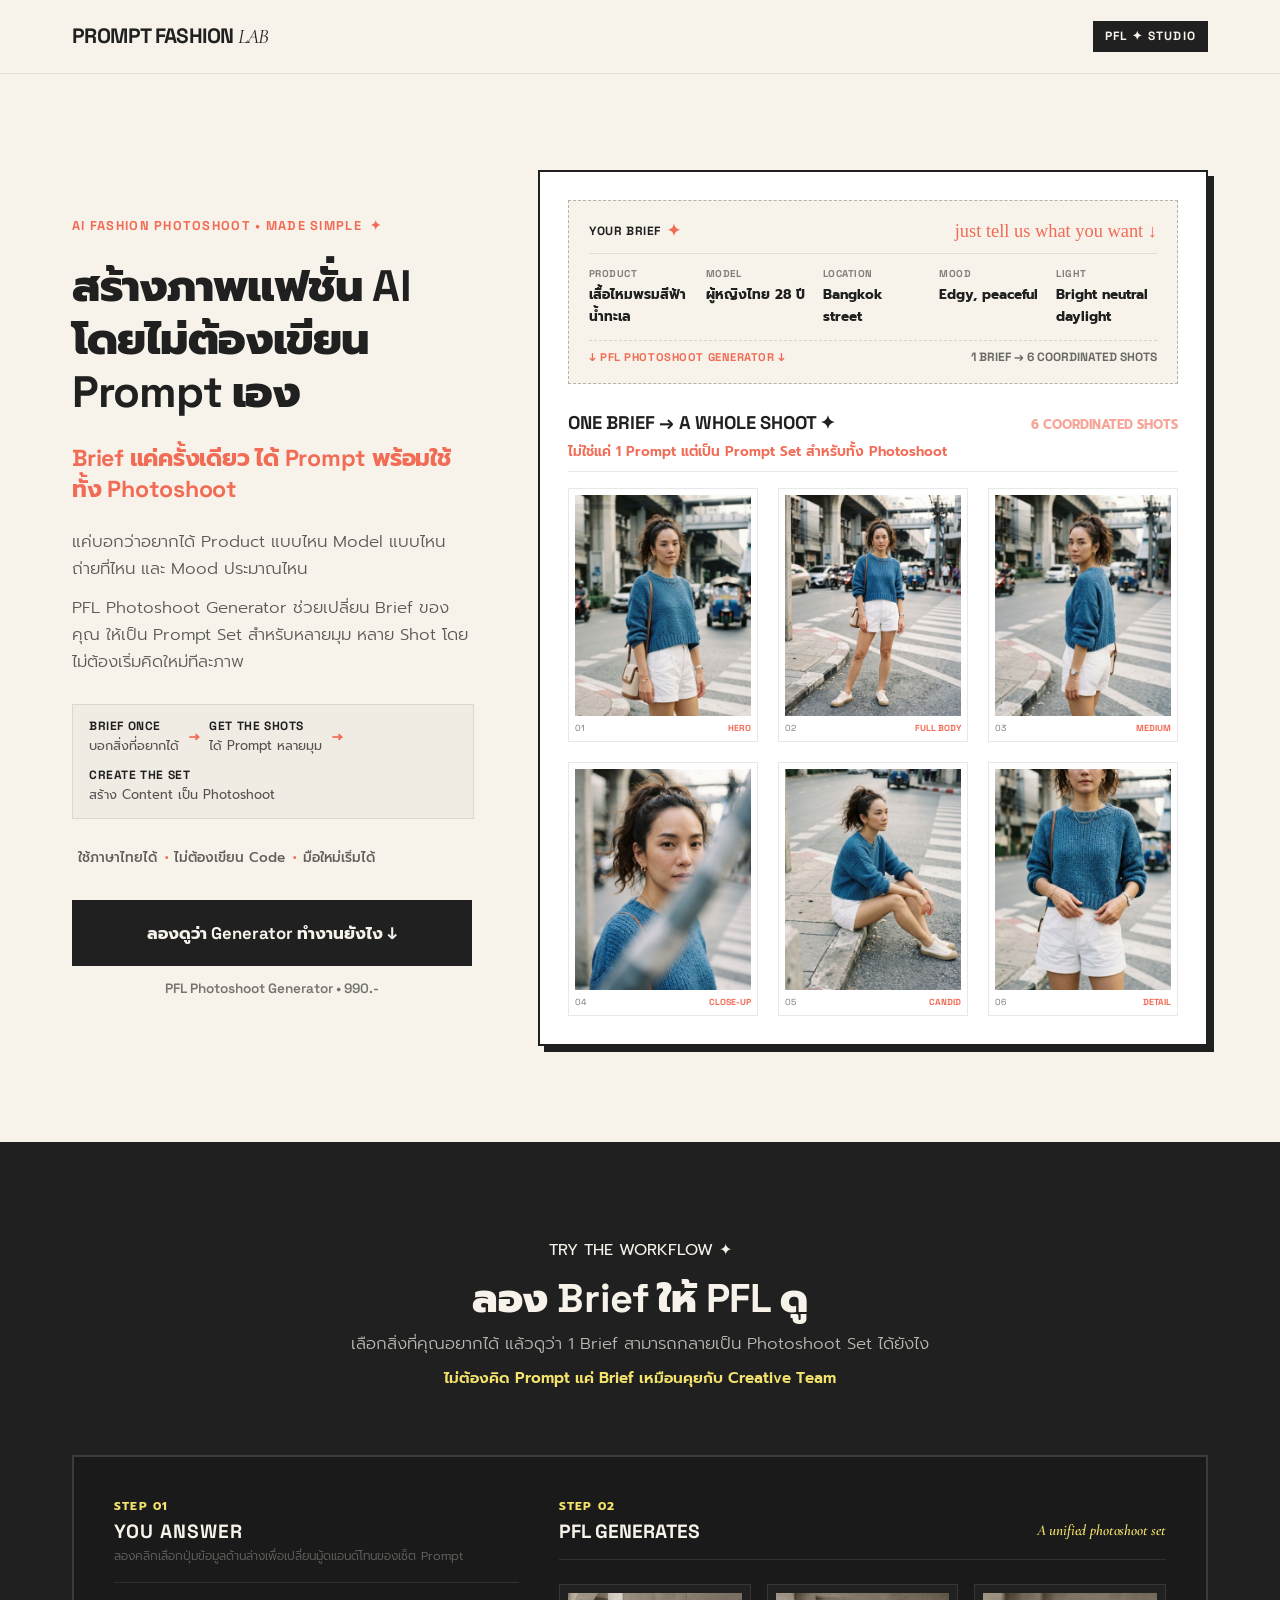
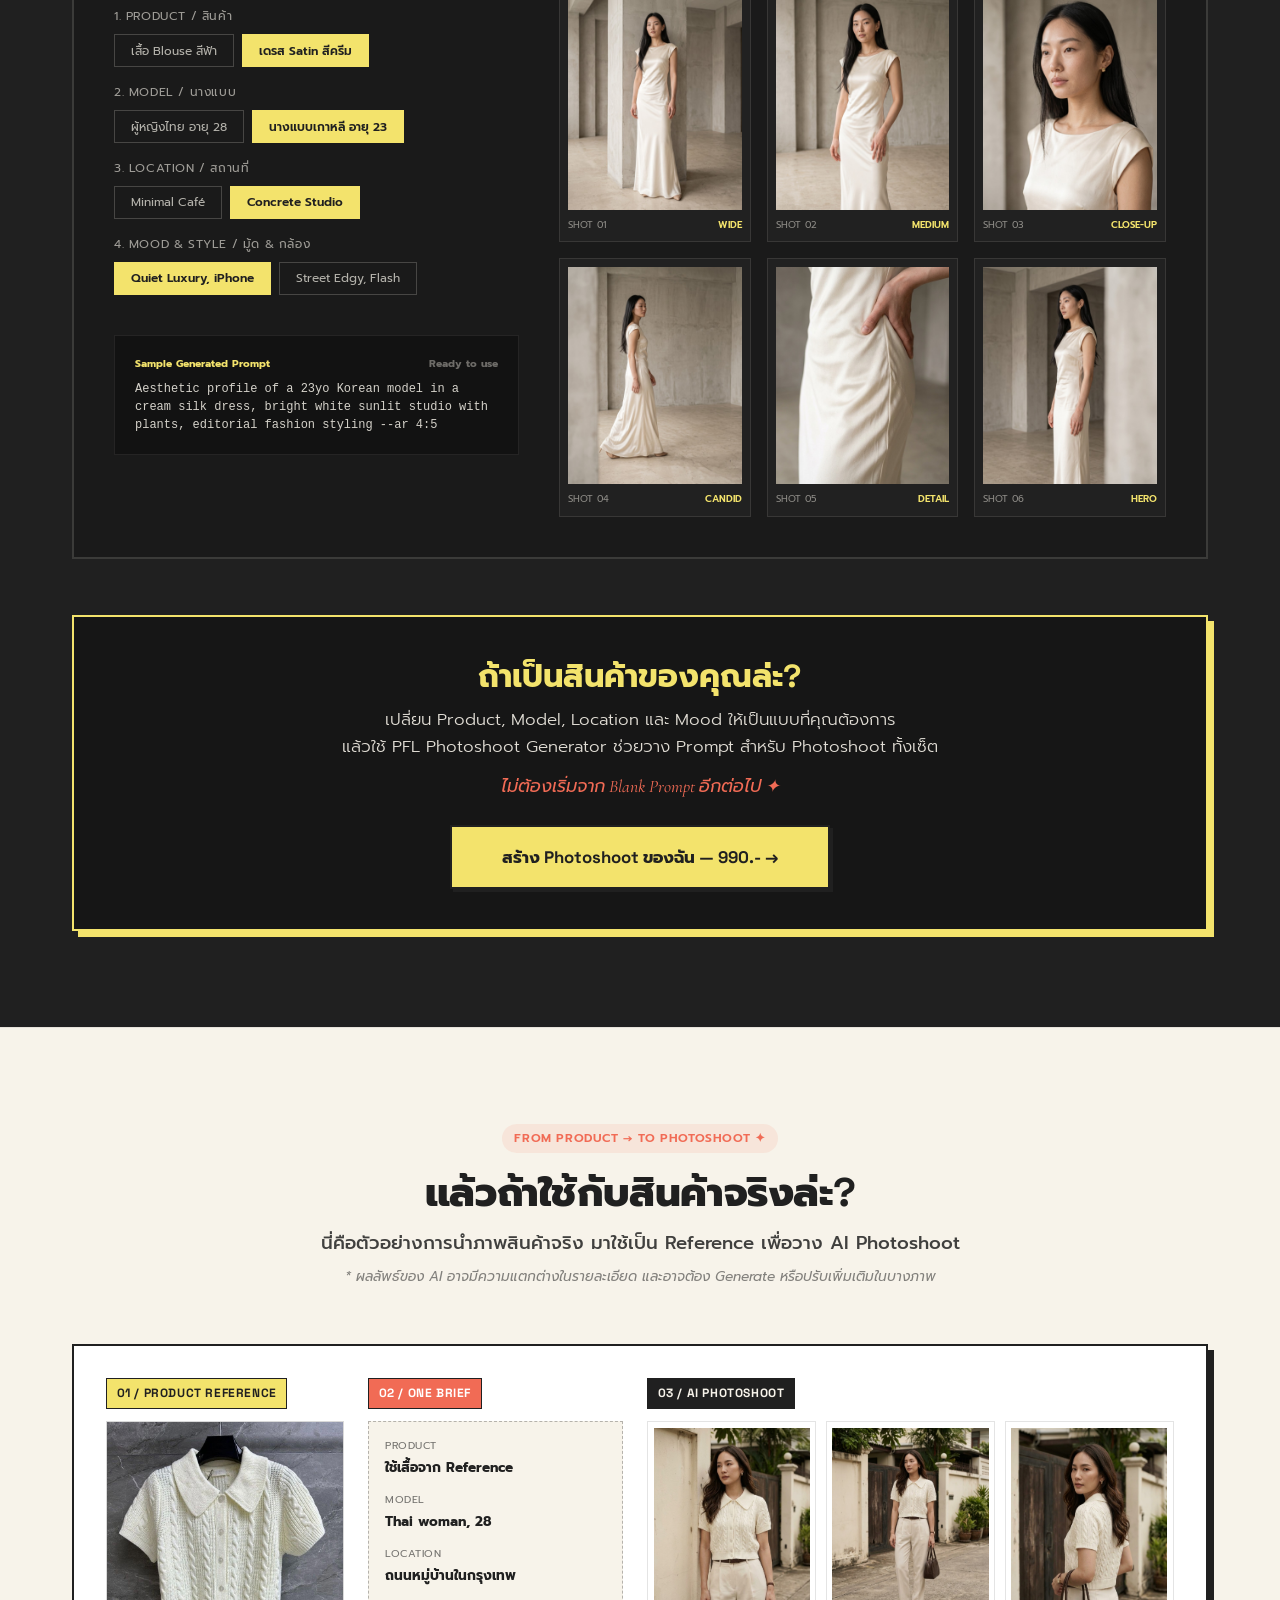
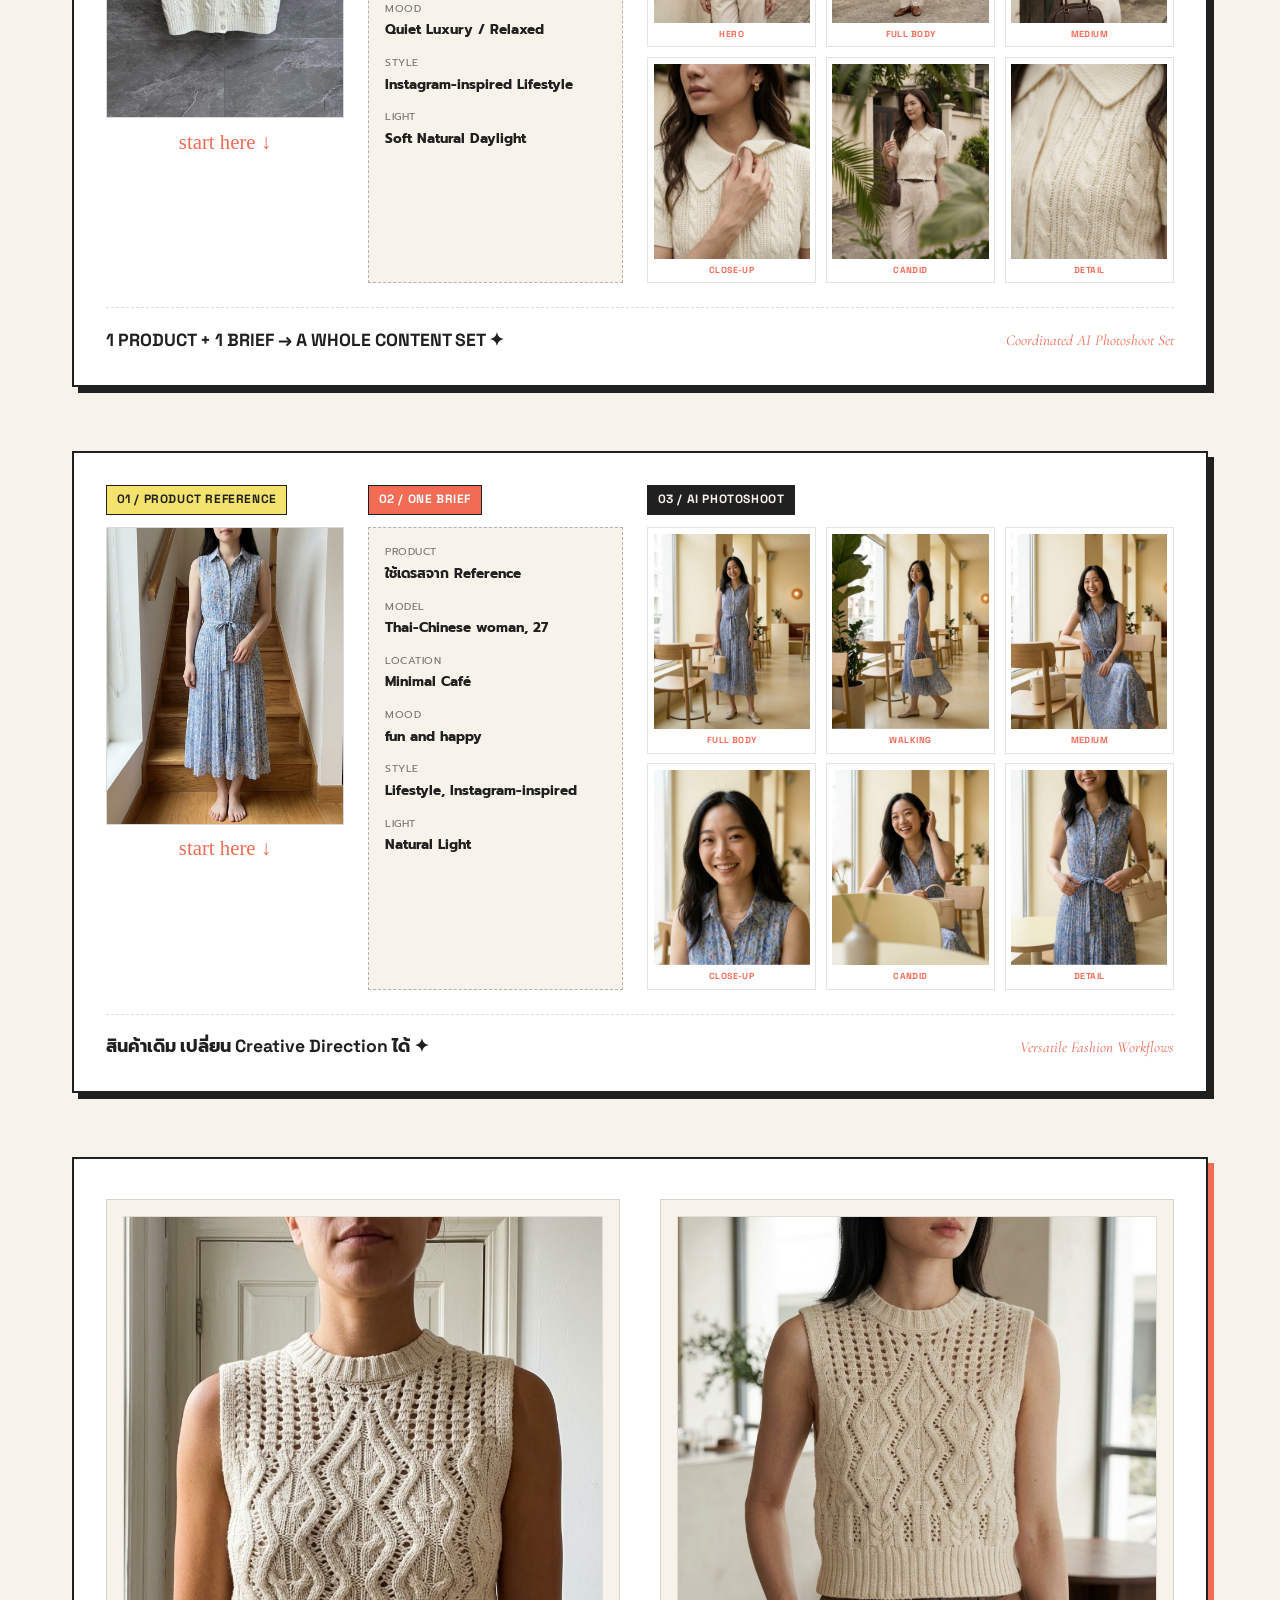
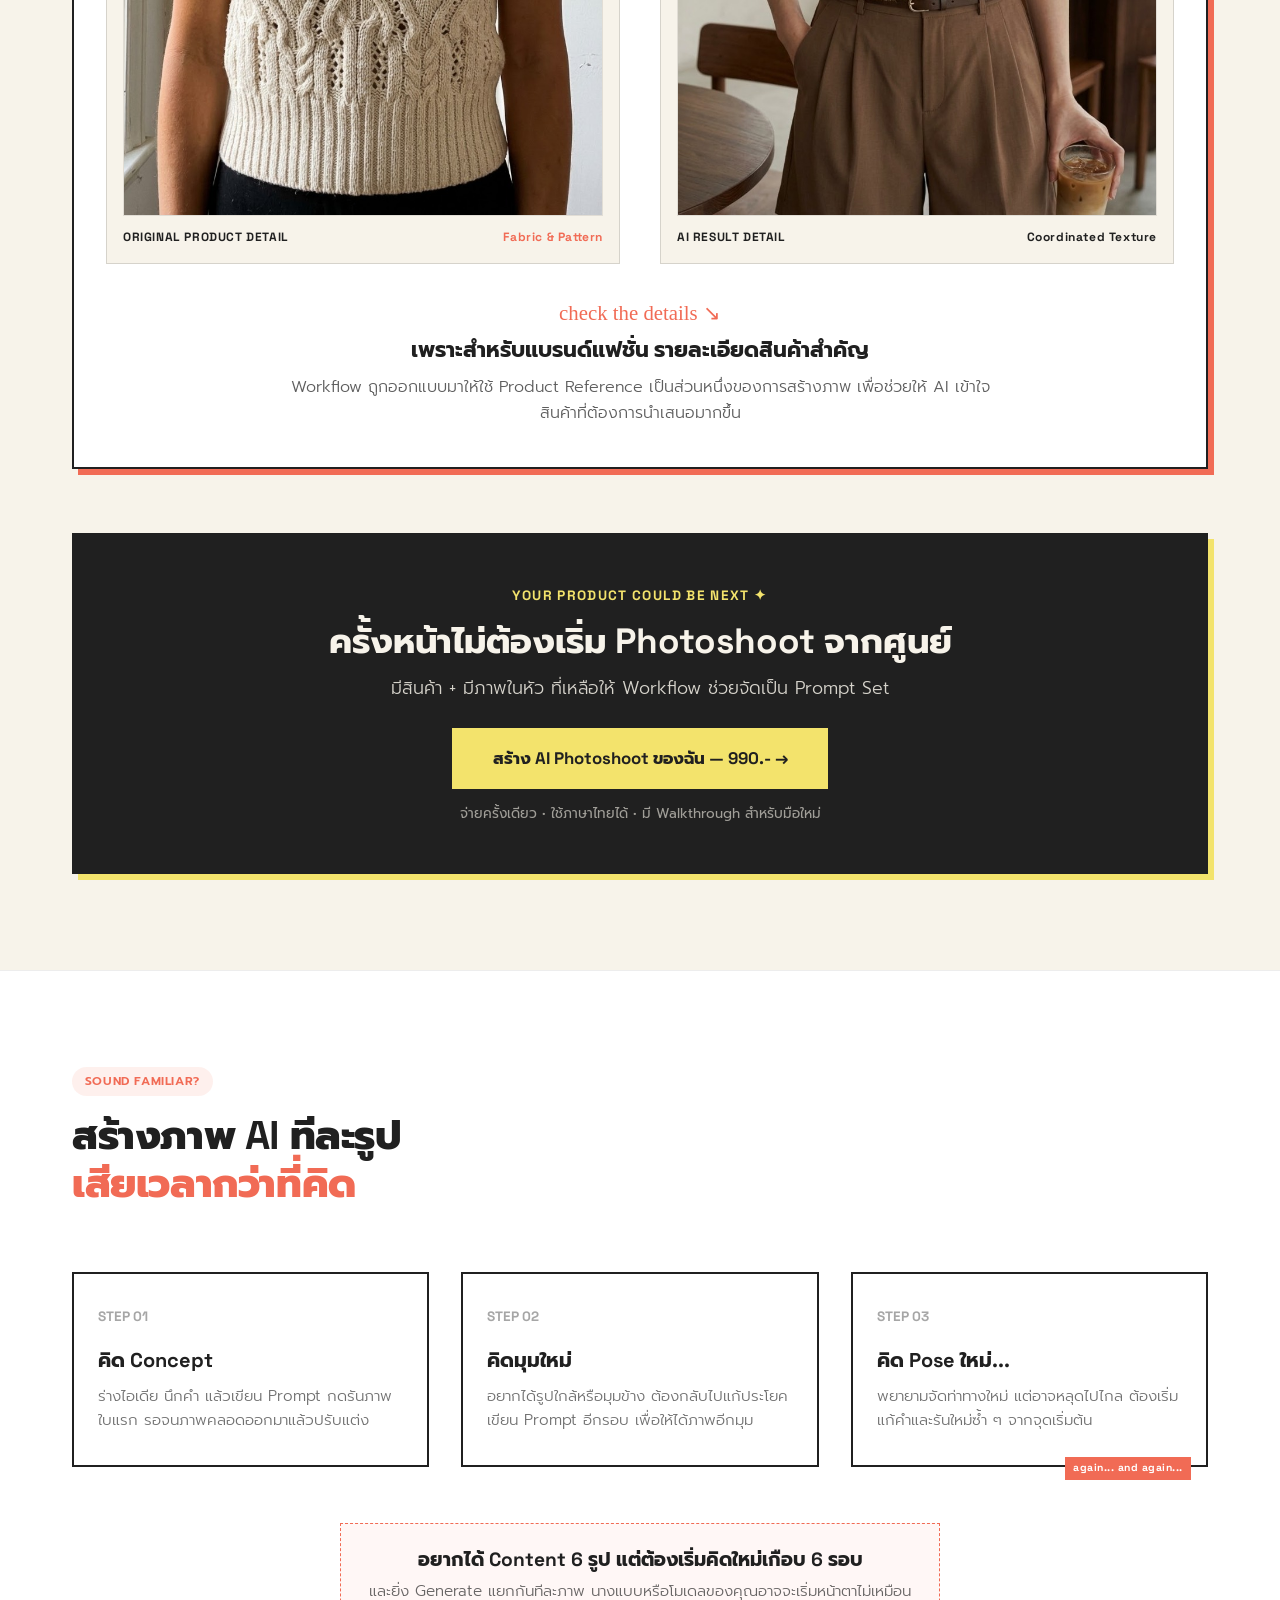
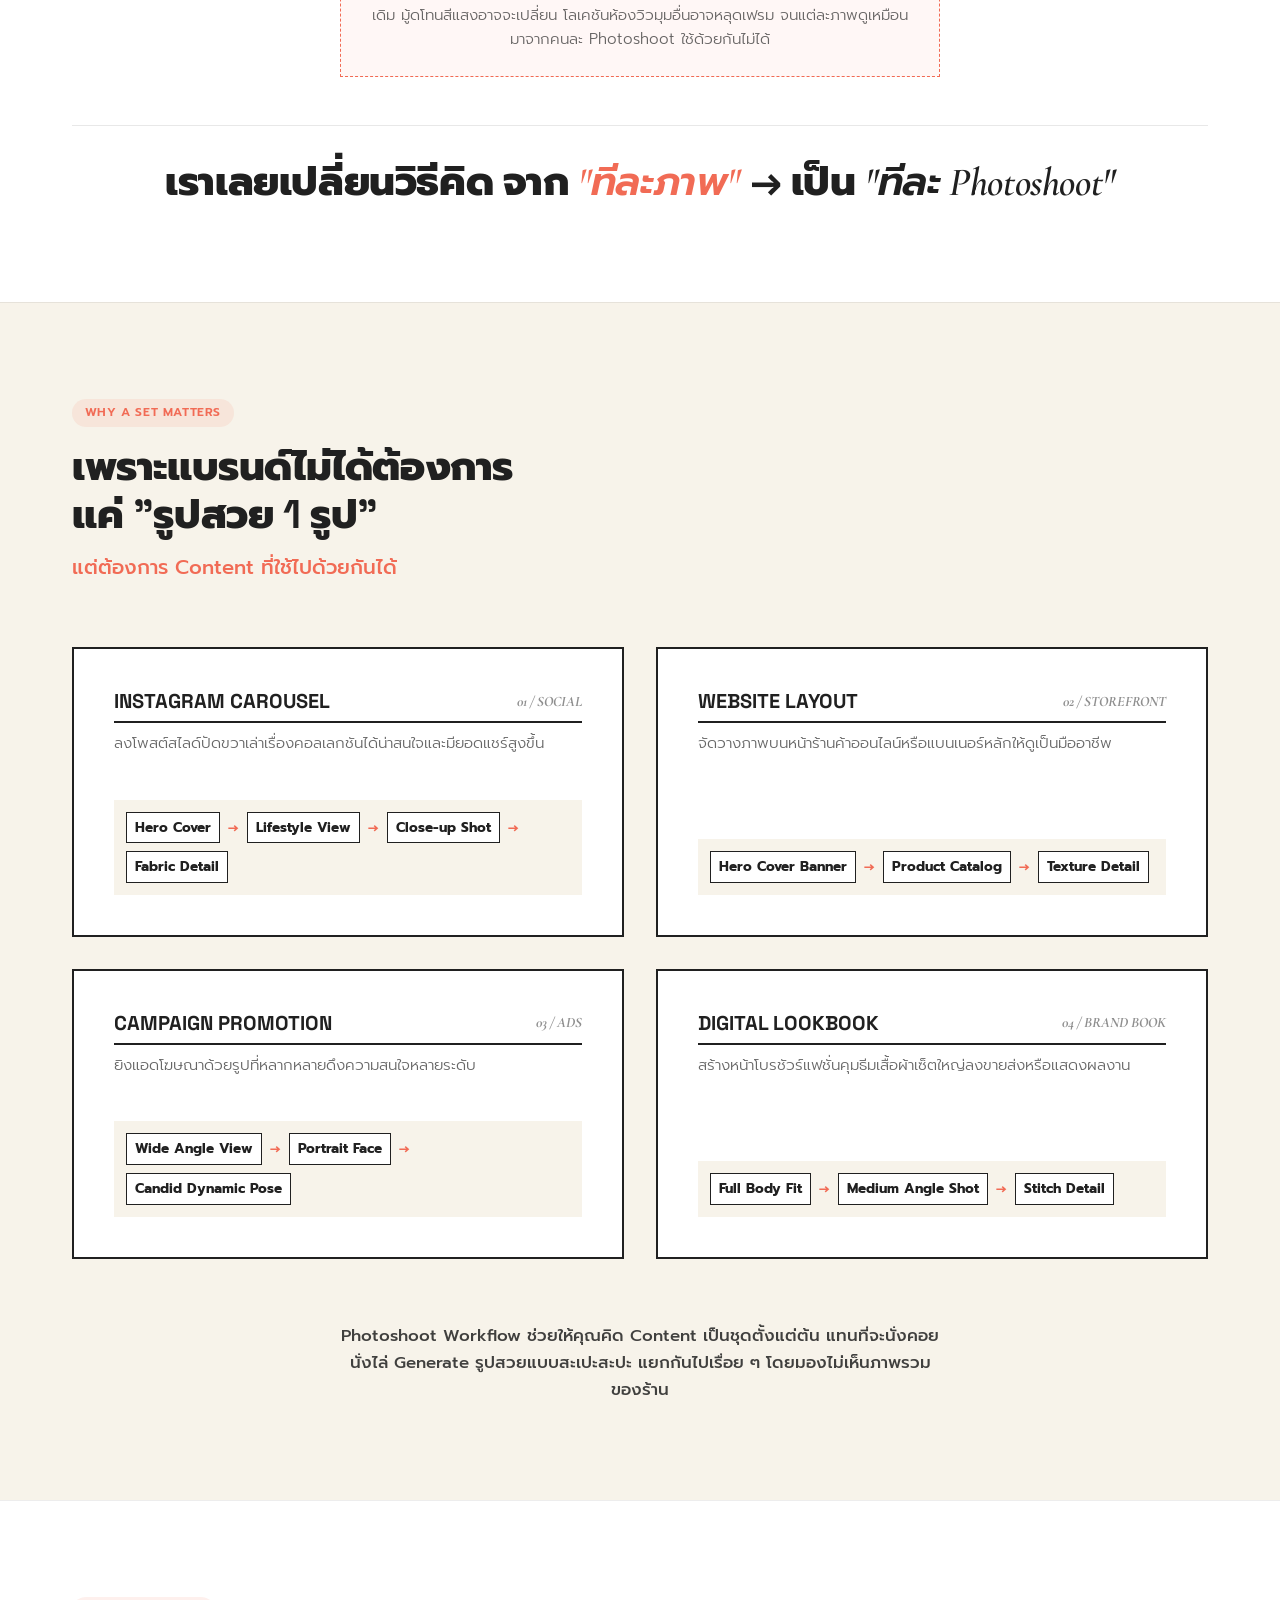
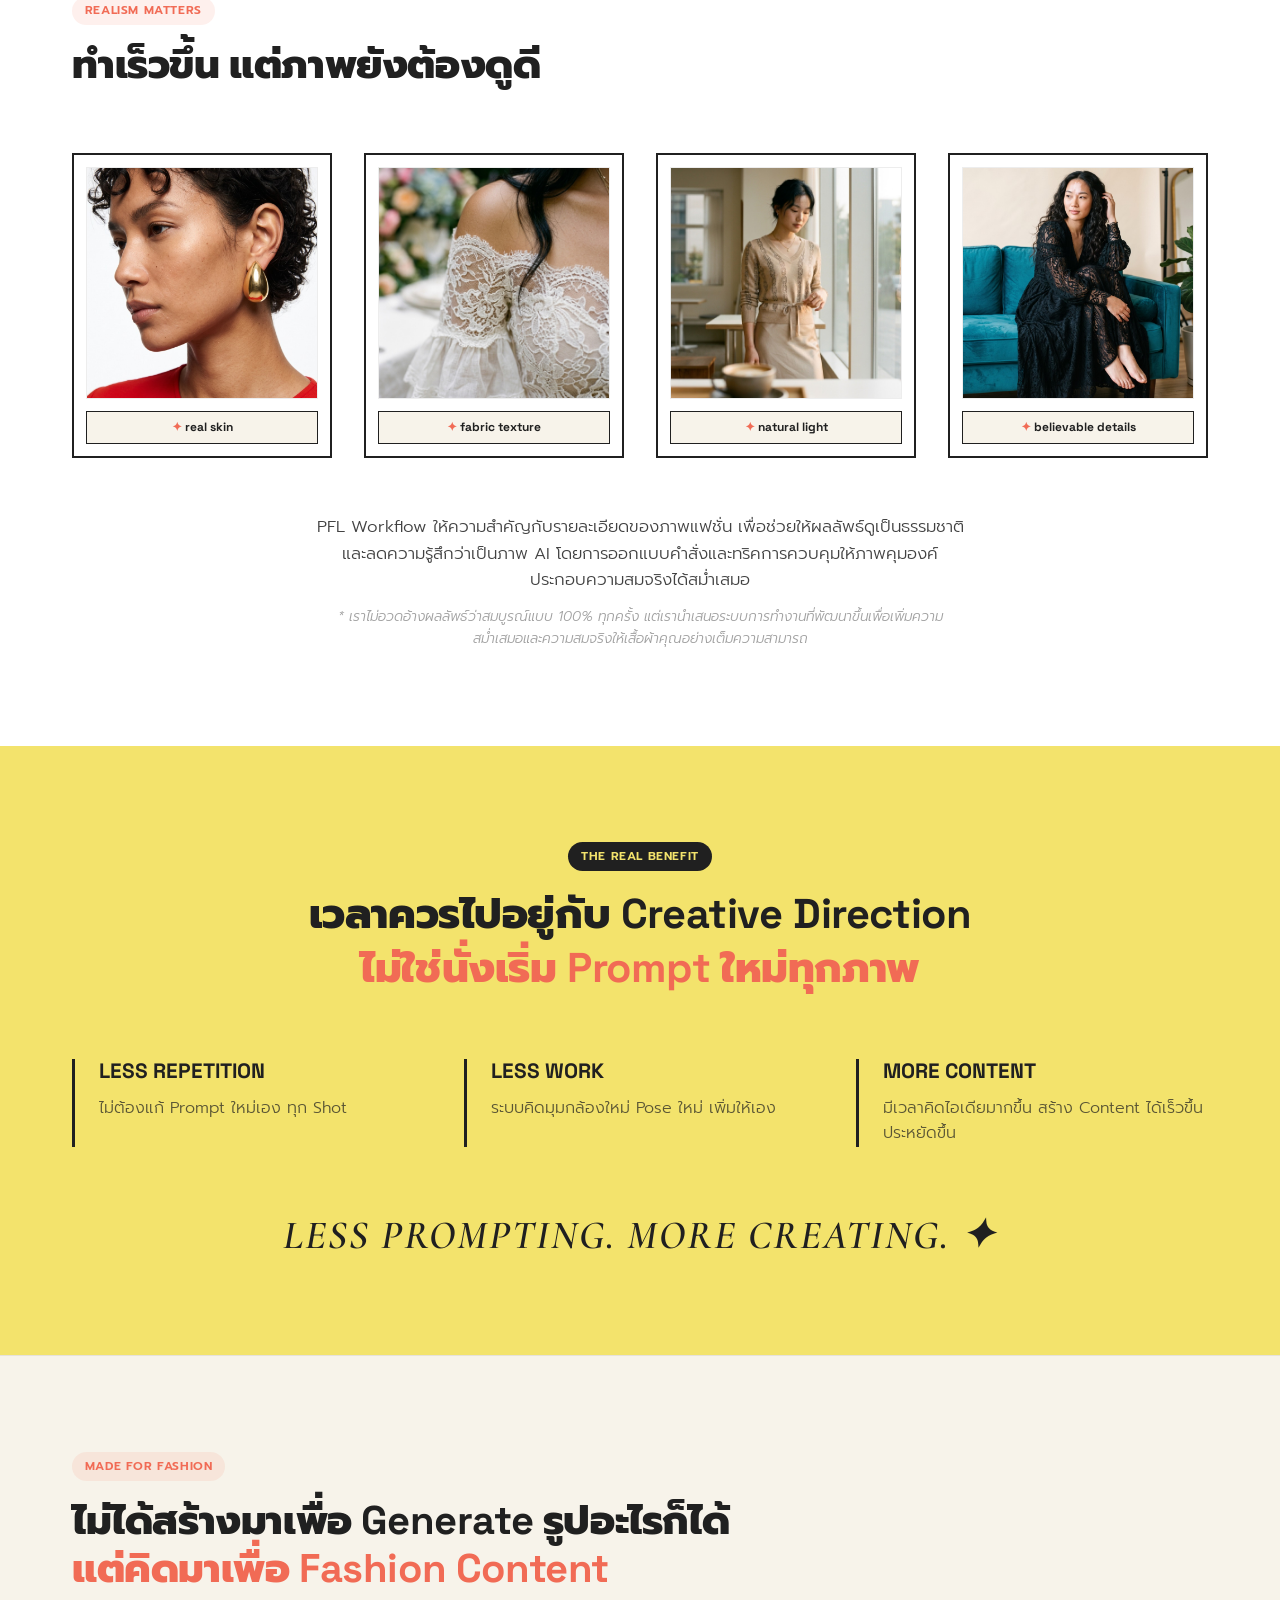
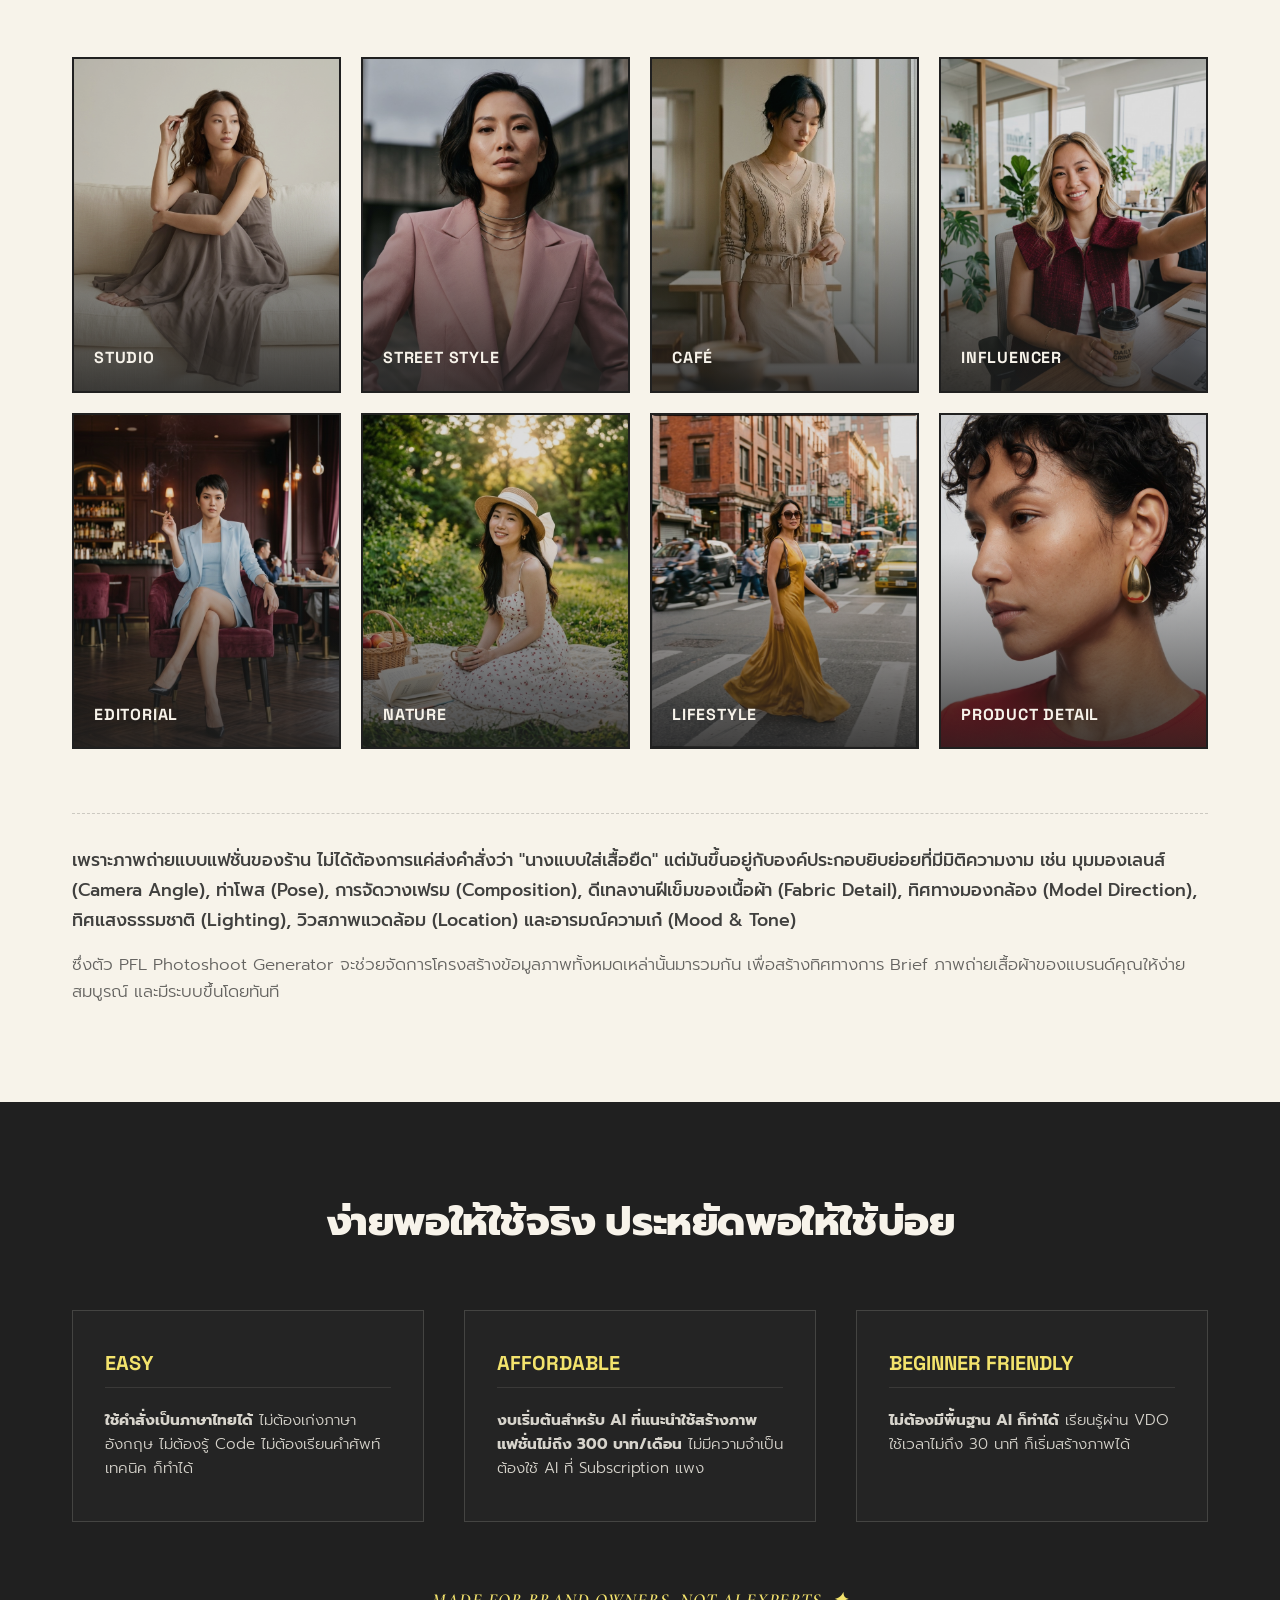
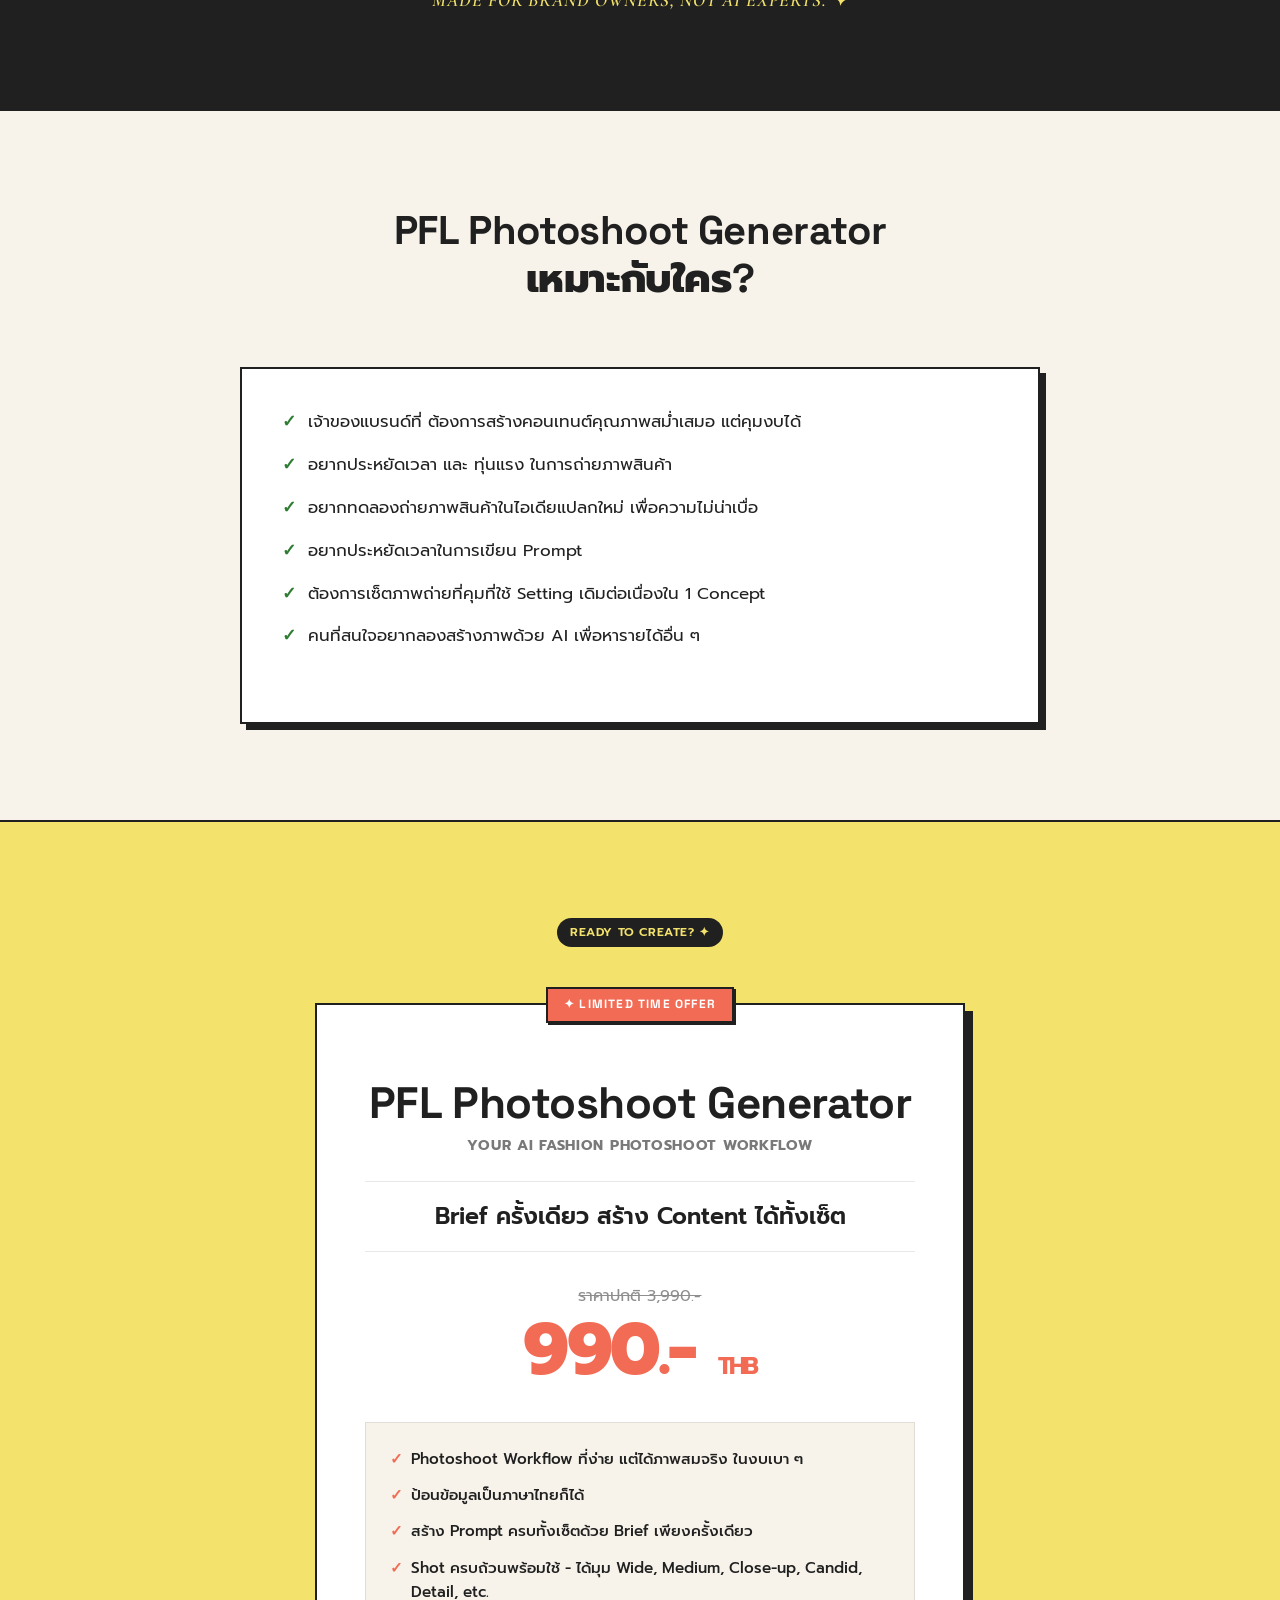
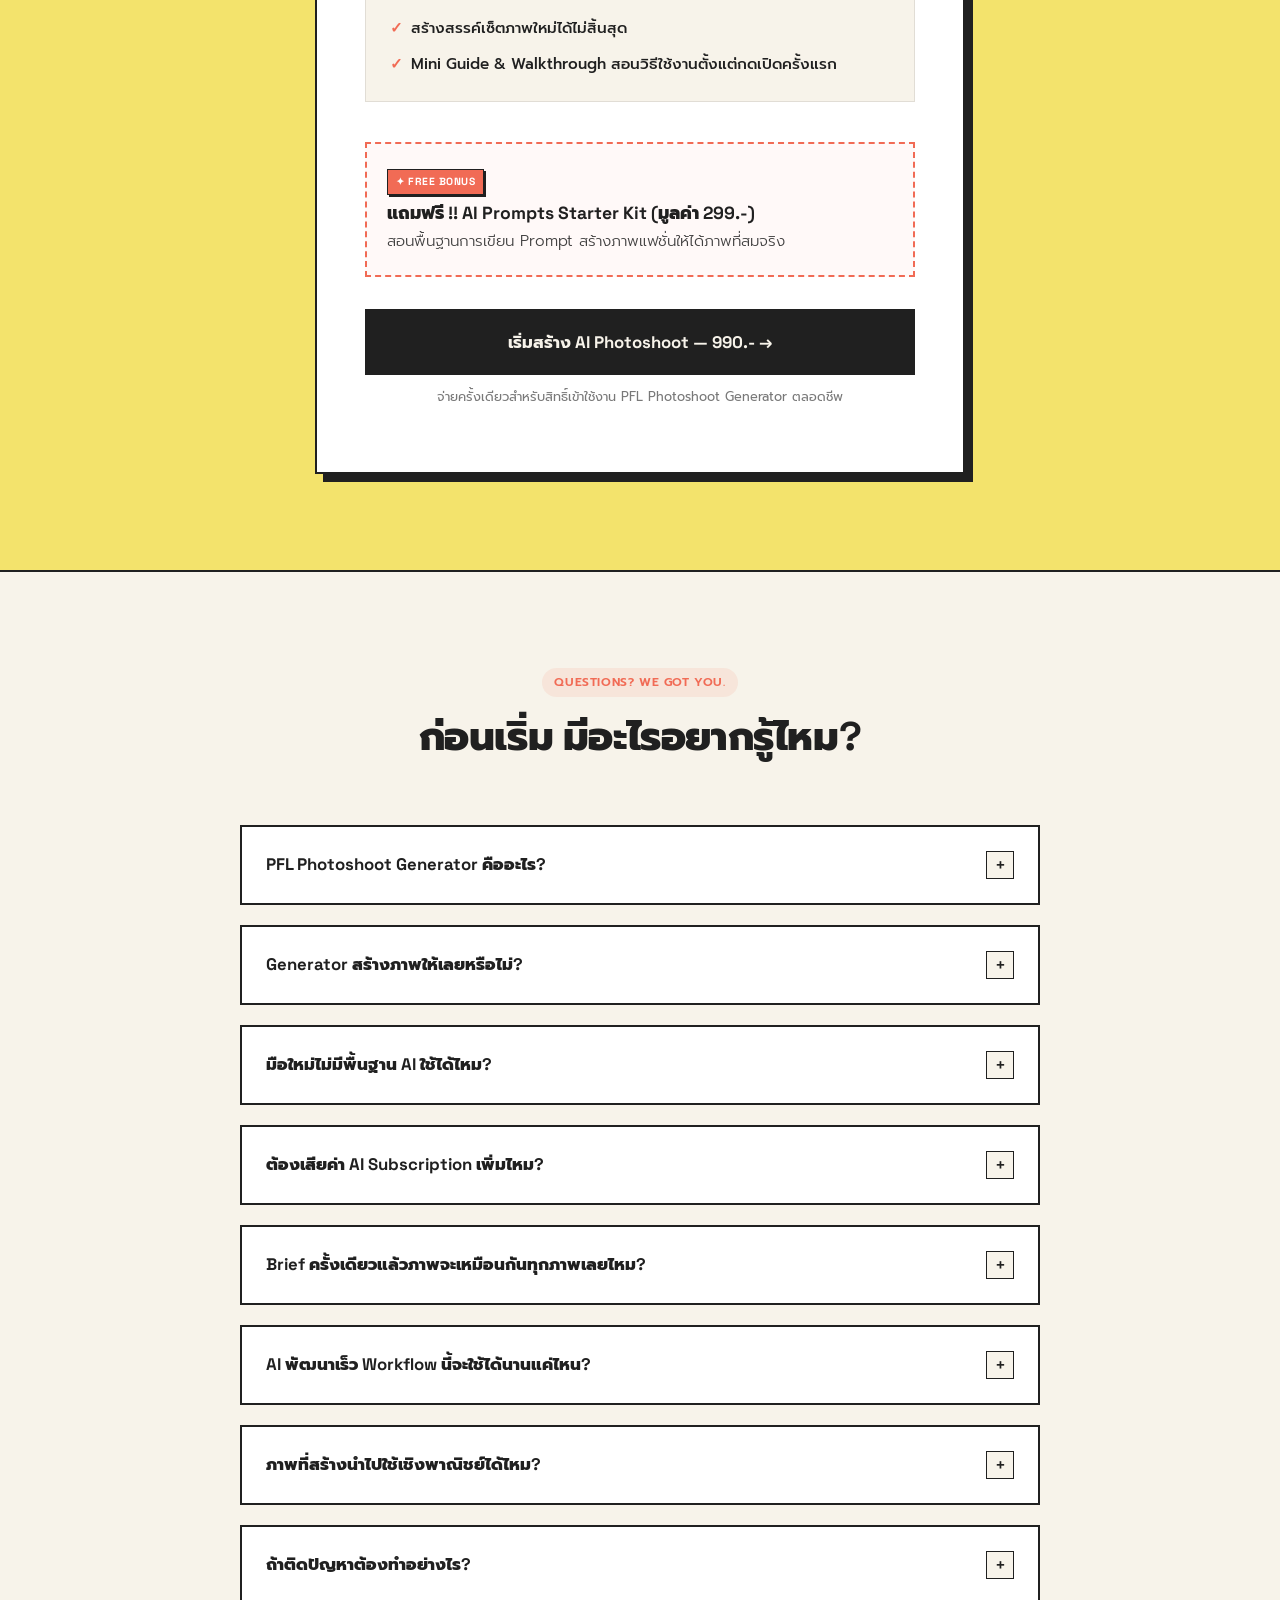
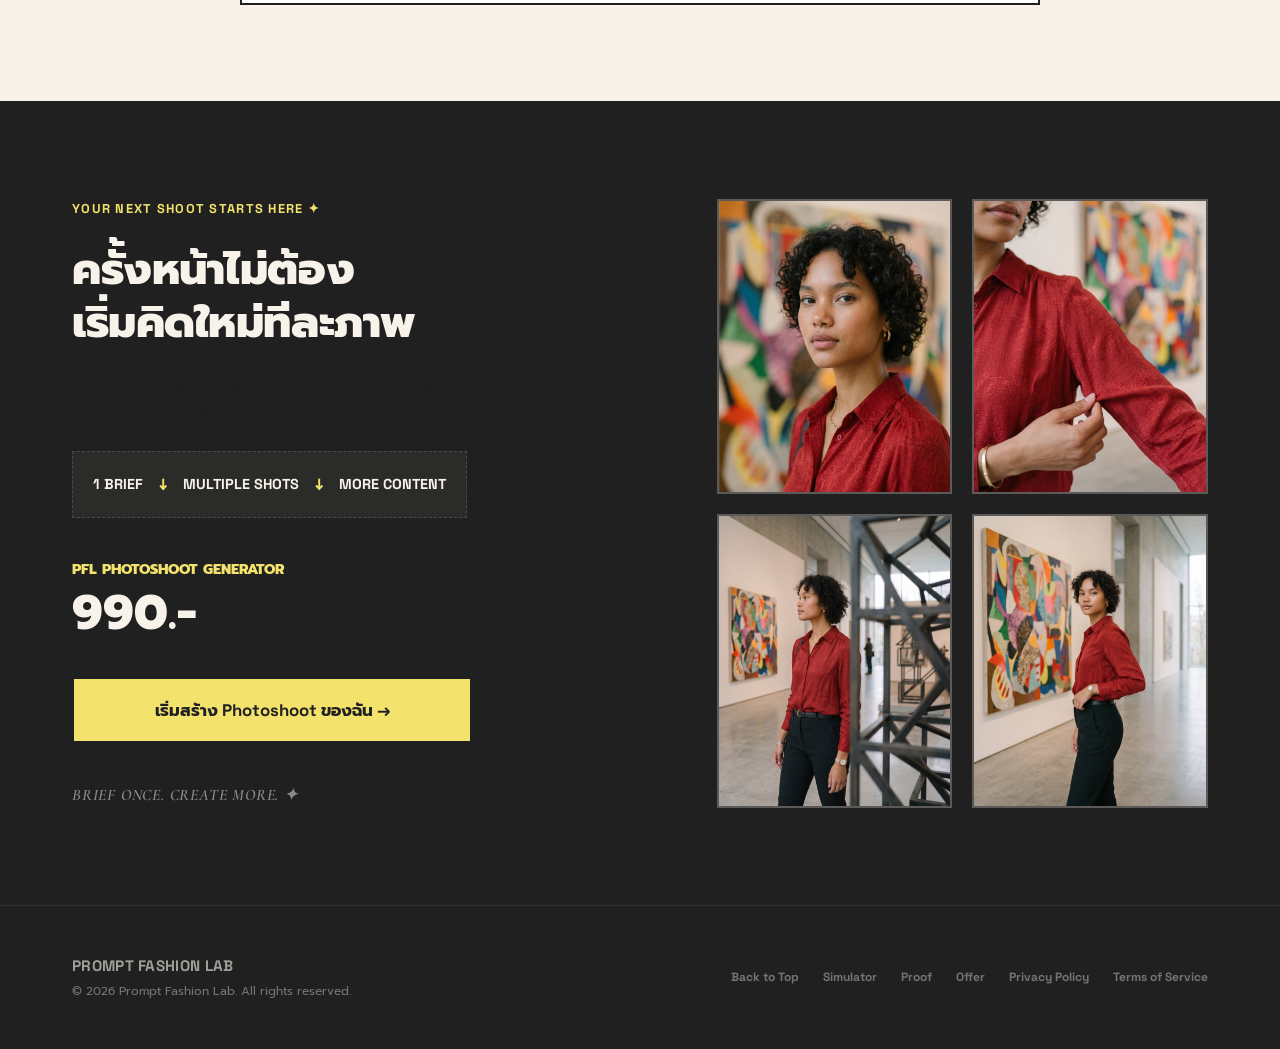
==== commit 7f57c17e: "ปรับตาม ad" ====
--- a/index.html
+++ b/index.html
@@ -12,7 +12,7 @@
   </script>
   <meta charset="UTF-8">
   <meta name="viewport" content="width=device-width, initial-scale=1.0">
-  <meta name="description" content="สร้างภาพนางแบบแฟชั่นและคอนเทนต์ร้านค้าเป็นเซ็ตด้วย AI ในคลิกเดียว ด้วยระบบ PFL Photoshoot Generator จาก Prompt Fashion Lab">
+  <meta name="description" content="สร้างภาพแฟชั่น AI โดยไม่ต้องเขียน Prompt เอง ด้วยระบบ PFL Photoshoot Generator จาก Prompt Fashion Lab">
   <title>PFL Photoshoot Generator | Prompt Fashion Lab</title>
   
   <!-- Vanilla CSS Style Sheet -->
@@ -39,142 +39,163 @@
     <div class="container hero-grid">
       <div class="hero-content reveal active">
         <div class="hero-tagline">
-          <span>AI FASHION PHOTOSHOOT, MADE SIMPLE</span> ✦
+          <span>AI FASHION PHOTOSHOOT • MADE SIMPLE</span> ✦
         </div>
         <h1 class="text-balance-thai hero-title">
-          สร้างภาพถ่ายแฟชั่น<br>
-          แบบไม่ต้องเขียน Prompt เอง
+          สร้างภาพแฟชั่น AI<br>
+          โดยไม่ต้องเขียน Prompt เอง
         </h1>
-        <ul class="hero-bullet-list">
-          <li class="text-balance-thai">สร้างภาพถ่ายแฟชั่นด้วย AI เหมือนภาพถ่ายจริง</li>
-          <li class="text-balance-thai">ไม่ต้องเขียน Prompt ยาว ๆ เอง</li>
-          <li class="text-balance-thai">แค่ Brief &gt; Copy&amp;Paste &gt; Generate</li>
-          <li class="text-balance-thai">สร้างภาพหลาย Shot ใน Theme เดียวกัน โดย Brief แค่ครั้งเดียว</li>
-        </ul>
+        <h2 class="text-balance-thai hero-supporting-title">
+          Brief แค่ครั้งเดียว ได้ Prompt พร้อมใช้ทั้ง Photoshoot
+        </h2>
         
-        <div class="hero-benefits-grid">
-          <div class="hero-benefit-item">
-            <h4>BRIEF ONCE</h4>
-            <p>ไม่ต้องเริ่มใหม่ทุกภาพ</p>
-          </div>
-          <div class="hero-benefit-item">
-            <h4>CREATE A SET</h4>
-            <p>ได้หลายมุม หลาย Shot</p>
-          </div>
-          <div class="hero-benefit-item">
-            <h4>SAVE TIME</h4>
-            <p>ทำ Content ได้เป็นระบบขึ้น</p>
-          </div>
-        </div>
-
-        <div class="hero-cta-wrap">
-          <a href="#offer" class="btn btn-black">สร้าง AI Photoshoot ของฉัน — 990.- →</a>
-          <div class="hero-price-anchor">
-            ราคาปกติ <span>3,990.-</span> วันนี้ <strong>990.-</strong>
-          </div>
+        <p class="text-balance-thai hero-desc">
+          แค่บอกว่าอยากได้ Product แบบไหน Model แบบไหน ถ่ายที่ไหน และ Mood ประมาณไหน
+        </p>
+        <p class="text-balance-thai hero-desc" style="margin-top: -0.75rem;">
+          PFL Photoshoot Generator ช่วยเปลี่ยน Brief ของคุณ ให้เป็น Prompt Set สำหรับหลายมุม หลาย Shot โดยไม่ต้องเริ่มคิดใหม่ทีละภาพ
+        </p>
+        
+        <!-- Stepper Benefit Row -->
+        <div class="hero-benefit-stepper">
+          <div class="benefit-step-item">
+            <strong>BRIEF ONCE</strong>
+            <span>บอกสิ่งที่อยากได้</span>
+          </div>
+          <span class="benefit-stepper-arrow">→</span>
+          <div class="benefit-step-item">
+            <strong>GET THE SHOTS</strong>
+            <span>ได้ Prompt หลายมุม</span>
+          </div>
+          <span class="benefit-stepper-arrow">→</span>
+          <div class="benefit-step-item">
+            <strong>CREATE THE SET</strong>
+            <span>สร้าง Content เป็น Photoshoot</span>
+          </div>
+        </div>
+
+        <!-- Subline Features -->
+        <div class="hero-subline">
+          <span>ใช้ภาษาไทยได้</span>
+          <span>ไม่ต้องเขียน Code</span>
+          <span>มือใหม่เริ่มได้</span>
+        </div>
+
+        <!-- Hero CTA -->
+        <div class="hero-cta-wrap" style="margin-top: 0.5rem;">
+          <a href="#simulator" onclick="scrollToDemo(event)" class="btn btn-black">ลองดูว่า Generator ทำงานยังไง ↓</a>
+          <div class="hero-subtle-price">PFL Photoshoot Generator • 990.-</div>
         </div>
       </div>
 
       <!-- Hero Visual Proof -->
       <div class="hero-visual reveal active" style="transition-delay: 0.15s;">
-        <!-- Left Sidebar: Brief mock -->
-        <div class="brief-display">
-          <div class="brief-display-header">
-            <span>PHOTOSHOOT BRIEF</span>
-            <span style="color: var(--color-coral)">01 ✦</span>
-          </div>
-          <div class="brief-item">
-            <label>PRODUCT</label>
-            <span>Baby blue textured blouse</span>
-          </div>
-          <div class="brief-item">
-            <label>MODEL</label>
-            <span>Thai woman, 28</span>
-          </div>
-          <div class="brief-item">
-            <label>LOCATION</label>
-            <span>Minimal concrete café</span>
-          </div>
-          <div class="brief-item">
-            <label>MOOD</label>
-            <span>Quiet Luxury / Relaxed</span>
-          </div>
-          <div class="brief-item">
-            <label>STYLE</label>
-            <span>iPhone Lifestyle</span>
-          </div>
-          <div class="brief-item">
-            <label>LIGHT</label>
-            <span>Soft Natural Light</span>
-          </div>
-        </div>
-
-        <!-- Right Side: Contact Sheet preview -->
+        <!-- Top: Horizontal Brief Bar -->
+        <div class="brief-horizontal">
+          <div class="brief-horizontal-top">
+            <div style="display: flex; align-items: center; gap: 0.4rem;">
+              <span class="brief-tag">YOUR BRIEF</span>
+              <span style="color: var(--color-coral); font-weight: 800;">✦</span>
+            </div>
+            <span class="brief-subtag">just tell us what you want ↓</span>
+          </div>
+
+          <div class="brief-horizontal-grid">
+            <div class="brief-h-item">
+              <label>PRODUCT</label>
+              <span>เสื้อไหมพรมสีฟ้าน้ำทะเล</span>
+            </div>
+            <div class="brief-h-item">
+              <label>MODEL</label>
+              <span>ผู้หญิงไทย 28 ปี</span>
+            </div>
+            <div class="brief-h-item">
+              <label>LOCATION</label>
+              <span>Bangkok street</span>
+            </div>
+            <div class="brief-h-item">
+              <label>MOOD</label>
+              <span>Edgy, peaceful</span>
+            </div>
+            <div class="brief-h-item">
+              <label>LIGHT</label>
+              <span>Bright neutral daylight</span>
+            </div>
+          </div>
+
+          <div class="brief-horizontal-footer">
+            <span class="brief-arrow-badge">↓ PFL PHOTOSHOOT GENERATOR ↓</span>
+            <span style="font-size: 0.75rem; opacity: 0.65; font-family: var(--font-grotesk); font-weight: 700;">1 BRIEF → 6 COORDINATED SHOTS</span>
+          </div>
+        </div>
+
+        <!-- Bottom: Full-width Contact Sheet preview (6 Shots) -->
         <div class="visual-sheet-area">
-          <div class="visual-sheet-header">
-            <h3>ONE BRIEF. <span class="italic-serif">A Whole Shoot.</span> ✦</h3>
-            <span>different shots</span>
+          <div class="visual-sheet-header" style="flex-direction: column; align-items: flex-start; gap: 0.35rem;">
+            <div style="display: flex; justify-content: space-between; width: 100%; align-items: baseline; flex-wrap: wrap; gap: 0.5rem;">
+              <h3 style="font-size: 1.15rem; font-weight: 800; color: var(--color-black); margin: 0;">ONE BRIEF → A WHOLE SHOOT ✦</h3>
+              <span style="font-size: 0.8rem; font-weight: 700; color: var(--color-coral);">6 COORDINATED SHOTS</span>
+            </div>
+            <p class="text-balance-thai" style="font-size: 0.85rem; color: var(--color-coral); font-weight: 600; margin: 0;">
+              ไม่ใช่แค่ 1 Prompt แต่เป็น Prompt Set สำหรับทั้ง Photoshoot
+            </p>
           </div>
           
           <div class="visual-sheet-grid">
             <div class="visual-sheet-item">
               <div class="visual-sheet-img-wrap">
-                <img src="images/shot_01.jpg" alt="01 WIDE SHOT">
+                <img src="images/hero_knit_01.jpg" alt="01 / HERO">
               </div>
               <div class="visual-sheet-caption">
                 <span>01</span>
-                <span>WIDE</span>
+                <span>HERO</span>
               </div>
             </div>
             <div class="visual-sheet-item">
               <div class="visual-sheet-img-wrap">
-                <img src="images/shot_02.jpg" alt="02 MEDIUM SHOT">
+                <img src="images/hero_knit_02.jpg" alt="02 / FULL BODY">
               </div>
               <div class="visual-sheet-caption">
                 <span>02</span>
-                <span>MEDIUM</span>
+                <span>FULL BODY</span>
               </div>
             </div>
             <div class="visual-sheet-item">
               <div class="visual-sheet-img-wrap">
-                <img src="images/shot_03.jpg" alt="03 CLOSE-UP">
+                <img src="images/hero_knit_03.jpg" alt="03 / MEDIUM">
               </div>
               <div class="visual-sheet-caption">
                 <span>03</span>
-                <span>CLOSE-UP</span>
+                <span>MEDIUM</span>
               </div>
             </div>
             <div class="visual-sheet-item">
               <div class="visual-sheet-img-wrap">
-                <img src="images/shot_04.jpg" alt="04 CANDID">
+                <img src="images/hero_knit_04.jpg" alt="04 / CLOSE-UP">
               </div>
               <div class="visual-sheet-caption">
                 <span>04</span>
-                <span>CANDID</span>
+                <span>CLOSE-UP</span>
               </div>
             </div>
             <div class="visual-sheet-item">
               <div class="visual-sheet-img-wrap">
-                <img src="images/shot_05.jpg" alt="05 DETAIL">
+                <img src="images/hero_knit_05.jpg" alt="05 / CANDID">
               </div>
               <div class="visual-sheet-caption">
                 <span>05</span>
-                <span>DETAIL</span>
+                <span>CANDID</span>
               </div>
             </div>
             <div class="visual-sheet-item">
               <div class="visual-sheet-img-wrap">
-                <img src="images/shot_06.jpg" alt="06 HERO">
+                <img src="images/hero_knit_06.jpg" alt="06 / DETAIL">
               </div>
               <div class="visual-sheet-caption">
                 <span>06</span>
-                <span>HERO</span>
-              </div>
-            </div>
-          </div>
-          
-          <div style="font-size: 0.65rem; opacity: 0.6; text-transform: uppercase; letter-spacing: 0.05em; text-align: center; margin-top: 0.25rem;">
-            same setting → different shots
+                <span>DETAIL</span>
+              </div>
+            </div>
           </div>
         </div>
       </div>
@@ -182,20 +203,19 @@
   </section>
 
   <!-- ==========================================
-       INTERACTIVE SIMULATOR — Brief แค่ ครั้งเดียว ได้ 7-9 Prompt
+       SECTION 2 — INTERACTIVE DEMO (MOVED UP)
        ========================================== -->
   <section class="section-padding section-dark" id="simulator">
     <div class="container">
-      <div style="text-align: center; margin-bottom: 2rem;">
-        <span class="eyebrow-yellow" style="color: var(--color-yellow); font-family: var(--font-grotesk); font-size: 0.85rem; font-weight: 700; letter-spacing: 0.1em; text-transform: uppercase;">FROM BRIEF TO SHOOT</span>
-        <h2 class="text-balance-thai" style="margin-top: 0.75rem;">Brief แค่ ครั้งเดียว ได้ 7-9 Prompt</h2>
-        <ul class="simulator-bullet-list">
-          <li class="text-balance-thai">พร้อม Copy&amp;Paste &gt; Generate</li>
-          <li class="text-balance-thai">ได้ภาพทั้งเซ็ตใน Theme เดียวกัน</li>
-          <li class="text-balance-thai">คิดโพส คิดมุมกล้องที่หลากหลายให้</li>
-          <li class="text-balance-thai">ไม่ต้องแก้ Prompt เองทีละอัน</li>
-        </ul>
-
+      <div style="text-align: center; margin-bottom: 2.5rem;">
+        <span class="eyebrow-yellow">TRY THE WORKFLOW ✦</span>
+        <h2 class="text-balance-thai" style="margin-top: 0.75rem;">ลอง Brief ให้ PFL ดู</h2>
+        <p class="text-balance-thai" style="opacity: 0.85; max-width: 600px; margin: 0.5rem auto 0; font-size: 1.05rem;">
+          เลือกสิ่งที่คุณอยากได้ แล้วดูว่า 1 Brief สามารถกลายเป็น Photoshoot Set ได้ยังไง
+        </p>
+        <p class="text-balance-thai" style="color: var(--color-yellow); font-size: 0.95rem; font-weight: 600; margin-top: 0.5rem;">
+          ไม่ต้องคิด Prompt แค่ Brief เหมือนคุยกับ Creative Team
+        </p>
       </div>
 
       <!-- Interactive Grid Simulator Container -->
@@ -348,19 +368,274 @@
         </div>
       </div>
 
-      <div style="text-align: center; margin-top: 4rem; padding-top: 2rem; border-top: 1px solid rgba(247, 243, 234, 0.1);">
-        <h3 class="text-balance-thai" style="font-size: 1.8rem; margin-bottom: 0.5rem;">SAME CONCEPT. MORE CONTENT. ✦</h3>
-        <p class="text-balance-thai" style="opacity: 0.8; max-width: 600px; margin: 0 auto;">
-          จาก Photoshoot เดียว สามารถดาวน์โหลดภาพไปนำไปจัดหน้าใช้ต่อได้ทันที ทั้ง Instagram Carousel, Feed, Website, Ads โฆษณา หรือเลย์เอาท์ทำ Lookbook ของร้านค้า
-        </p>
+      <!-- POST-DEMO PURCHASE TRANSITION BOX -->
+      <div class="demo-post-action reveal">
+        <h3 class="text-balance-thai">ถ้าเป็นสินค้าของคุณล่ะ?</h3>
+        <p class="text-balance-thai">
+          เปลี่ยน Product, Model, Location และ Mood ให้เป็นแบบที่คุณต้องการ<br>
+          แล้วใช้ PFL Photoshoot Generator ช่วยวาง Prompt สำหรับ Photoshoot ทั้งเซ็ต
+        </p>
+        <div class="demo-post-subtext">ไม่ต้องเริ่มจาก Blank Prompt อีกต่อไป ✦</div>
+        <button class="btn btn-post-demo" onclick="checkout('demo')">สร้าง Photoshoot ของฉัน — 990.- →</button>
       </div>
     </div>
   </section>
 
   <!-- ==========================================
-       SECTION 2 — THE REAL PROBLEM
-       ========================================== -->
-  <section class="section-padding" style="background-color: var(--color-ivory); border-top: 1px solid rgba(32,32,32,0.08);">
+       SECTION 3 — REAL PRODUCT PROOF (NEW SECTION)
+       ========================================== -->
+  <section class="section-padding proof-section" id="proof">
+    <div class="container">
+      <div class="proof-header reveal">
+        <span class="tagline-badge">FROM PRODUCT → TO PHOTOSHOOT ✦</span>
+        <h2 class="text-balance-thai" style="margin-top: 1rem;">แล้วถ้าใช้กับสินค้าจริงล่ะ?</h2>
+        <p class="text-balance-thai" style="margin-top: 0.75rem; font-size: 1.15rem; font-weight: 500;">
+          นี่คือตัวอย่างการนำภาพสินค้าจริง มาใช้เป็น Reference เพื่อวาง AI Photoshoot
+        </p>
+        <div class="proof-microcopy">
+          * ผลลัพธ์ของ AI อาจมีความแตกต่างในรายละเอียด และอาจต้อง Generate หรือปรับเพิ่มเติมในบางภาพ
+        </div>
+      </div>
+
+      <!-- PROOF 01: KNIT TOP -->
+      <div class="proof-workflow-card reveal">
+        <div class="proof-flow-grid">
+          <!-- Step 1: Product Reference -->
+          <div class="proof-step-card">
+            <span class="proof-step-tag tag-ref">01 / PRODUCT REFERENCE</span>
+            <div class="proof-ref-img-wrap">
+              <img src="images/proof_knit_ref.jpg" alt="Original Knit Reference">
+            </div>
+            <div class="proof-annotation">start here ↓</div>
+          </div>
+
+          <!-- Step 2: One Brief -->
+          <div class="proof-step-card">
+            <span class="proof-step-tag tag-brief">02 / ONE BRIEF</span>
+            <div class="proof-brief-box">
+              <div class="proof-brief-item">
+                <label>PRODUCT</label>
+                <span>ใช้เสื้อจาก Reference</span>
+              </div>
+              <div class="proof-brief-item">
+                <label>MODEL</label>
+                <span>Thai woman, 28</span>
+              </div>
+              <div class="proof-brief-item">
+                <label>LOCATION</label>
+                <span>ถนนหมู่บ้านในกรุงเทพ</span>
+              </div>
+              <div class="proof-brief-item">
+                <label>MOOD</label>
+                <span>Quiet Luxury / Relaxed</span>
+              </div>
+              <div class="proof-brief-item">
+                <label>STYLE</label>
+                <span>Instagram-inspired Lifestyle</span>
+              </div>
+              <div class="proof-brief-item">
+                <label>LIGHT</label>
+                <span>Soft Natural Daylight</span>
+              </div>
+            </div>
+          </div>
+
+          <!-- Step 3: AI Photoshoot Result -->
+          <div class="proof-step-card">
+            <span class="proof-step-tag tag-result">03 / AI PHOTOSHOOT</span>
+            <div class="proof-contact-grid">
+              <div class="proof-contact-item">
+                <div class="proof-contact-img-wrap">
+                  <img src="images/proof_knit_hero.jpg" alt="HERO SHOT">
+                </div>
+                <div class="proof-contact-caption">HERO</div>
+              </div>
+              <div class="proof-contact-item">
+                <div class="proof-contact-img-wrap">
+                  <img src="images/proof_knit_fullbody.jpg" alt="FULL BODY SHOT">
+                </div>
+                <div class="proof-contact-caption">FULL BODY</div>
+              </div>
+              <div class="proof-contact-item">
+                <div class="proof-contact-img-wrap">
+                  <img src="images/proof_knit_medium.jpg" alt="MEDIUM SHOT">
+                </div>
+                <div class="proof-contact-caption">MEDIUM</div>
+              </div>
+              <div class="proof-contact-item">
+                <div class="proof-contact-img-wrap">
+                  <img src="images/proof_knit_closeup.jpg" alt="CLOSE-UP SHOT">
+                </div>
+                <div class="proof-contact-caption">CLOSE-UP</div>
+              </div>
+              <div class="proof-contact-item">
+                <div class="proof-contact-img-wrap">
+                  <img src="images/proof_knit_candid.jpg" alt="CANDID SHOT">
+                </div>
+                <div class="proof-contact-caption">CANDID</div>
+              </div>
+              <div class="proof-contact-item">
+                <div class="proof-contact-img-wrap">
+                  <img src="images/proof_knit_detail.jpg" alt="DETAIL SHOT">
+                </div>
+                <div class="proof-contact-caption">DETAIL</div>
+              </div>
+            </div>
+          </div>
+        </div>
+
+        <div class="proof-card-footer">
+          <h4>1 PRODUCT + 1 BRIEF → A WHOLE CONTENT SET ✦</h4>
+          <span class="proof-badge">Coordinated AI Photoshoot Set</span>
+        </div>
+      </div>
+
+      <!-- PROOF 02: DRESS -->
+      <div class="proof-workflow-card reveal">
+        <div class="proof-flow-grid">
+          <!-- Step 1: Product Reference -->
+          <div class="proof-step-card">
+            <span class="proof-step-tag tag-ref">01 / PRODUCT REFERENCE</span>
+            <div class="proof-ref-img-wrap">
+              <img src="images/proof_dress_ref.jpg" alt="Original Dress Reference">
+            </div>
+            <div class="proof-annotation">start here ↓</div>
+          </div>
+
+          <!-- Step 2: One Brief -->
+          <div class="proof-step-card">
+            <span class="proof-step-tag tag-brief">02 / ONE BRIEF</span>
+            <div class="proof-brief-box">
+              <div class="proof-brief-item">
+                <label>PRODUCT</label>
+                <span>ใช้เดรสจาก Reference</span>
+              </div>
+              <div class="proof-brief-item">
+                <label>MODEL</label>
+                <span>Thai-Chinese woman, 27</span>
+              </div>
+              <div class="proof-brief-item">
+                <label>LOCATION</label>
+                <span>Minimal Café</span>
+              </div>
+              <div class="proof-brief-item">
+                <label>MOOD</label>
+                <span>fun and happy</span>
+              </div>
+              <div class="proof-brief-item">
+                <label>STYLE</label>
+                <span>Lifestyle, Instagram-inspired</span>
+              </div>
+              <div class="proof-brief-item">
+                <label>LIGHT</label>
+                <span>Natural Light</span>
+              </div>
+            </div>
+          </div>
+
+          <!-- Step 3: AI Photoshoot Result -->
+          <div class="proof-step-card">
+            <span class="proof-step-tag tag-result">03 / AI PHOTOSHOOT</span>
+            <div class="proof-contact-grid">
+              <div class="proof-contact-item">
+                <div class="proof-contact-img-wrap">
+                  <img src="images/proof_dress_fullbody.jpg" alt="FULL BODY">
+                </div>
+                <div class="proof-contact-caption">FULL BODY</div>
+              </div>
+              <div class="proof-contact-item">
+                <div class="proof-contact-img-wrap">
+                  <img src="images/proof_dress_walking.jpg" alt="WALKING">
+                </div>
+                <div class="proof-contact-caption">WALKING</div>
+              </div>
+              <div class="proof-contact-item">
+                <div class="proof-contact-img-wrap">
+                  <img src="images/proof_dress_medium.jpg" alt="MEDIUM">
+                </div>
+                <div class="proof-contact-caption">MEDIUM</div>
+              </div>
+              <div class="proof-contact-item">
+                <div class="proof-contact-img-wrap">
+                  <img src="images/proof_dress_closeup.jpg" alt="CLOSE-UP">
+                </div>
+                <div class="proof-contact-caption">CLOSE-UP</div>
+              </div>
+              <div class="proof-contact-item">
+                <div class="proof-contact-img-wrap">
+                  <img src="images/proof_dress_candid.jpg" alt="CANDID">
+                </div>
+                <div class="proof-contact-caption">CANDID</div>
+              </div>
+              <div class="proof-contact-item">
+                <div class="proof-contact-img-wrap">
+                  <img src="images/proof_dress_detail.jpg" alt="DETAIL">
+                </div>
+                <div class="proof-contact-caption">DETAIL</div>
+              </div>
+            </div>
+          </div>
+        </div>
+
+        <div class="proof-card-footer">
+          <h4>สินค้าเดิม เปลี่ยน Creative Direction ได้ ✦</h4>
+          <span class="proof-badge">Versatile Fashion Workflows</span>
+        </div>
+      </div>
+
+      <!-- DETAIL COMPARISON PROOF -->
+      <div class="detail-comparison-box reveal">
+        <div class="detail-compare-grid">
+          <div class="detail-compare-card">
+            <div class="detail-img-wrap">
+              <img src="images/detail_product_ref.jpg" alt="Original Knit Vest Detail">
+            </div>
+            <div class="detail-label">
+              <span>ORIGINAL PRODUCT DETAIL</span>
+              <span style="color: var(--color-coral);">Fabric & Pattern</span>
+            </div>
+          </div>
+          <div class="detail-compare-card">
+            <div class="detail-img-wrap">
+              <img src="images/detail_ai_result.jpg" alt="AI Result Knit Vest Detail">
+            </div>
+            <div class="detail-label">
+              <span>AI RESULT DETAIL</span>
+              <span style="color: var(--color-black);">Coordinated Texture</span>
+            </div>
+          </div>
+        </div>
+
+        <div class="detail-compare-copy">
+          <div class="proof-annotation" style="margin-bottom: 0.5rem;">check the details ↘</div>
+          <h3 class="text-balance-thai">เพราะสำหรับแบรนด์แฟชั่น รายละเอียดสินค้าสำคัญ</h3>
+          <p class="text-balance-thai">
+            Workflow ถูกออกแบบมาให้ใช้ Product Reference เป็นส่วนหนึ่งของการสร้างภาพ เพื่อช่วยให้ AI เข้าใจสินค้าที่ต้องการนำเสนอมากขึ้น
+          </p>
+        </div>
+      </div>
+
+      <!-- PROOF SECTION BOTTOM CTA -->
+      <div class="proof-cta-box reveal">
+        <span class="eyebrow-yellow">YOUR PRODUCT COULD BE NEXT ✦</span>
+        <h3 class="text-balance-thai">ครั้งหน้าไม่ต้องเริ่ม Photoshoot จากศูนย์</h3>
+        <p class="text-balance-thai">
+          มีสินค้า + มีภาพในหัว ที่เหลือให้ Workflow ช่วยจัดเป็น Prompt Set
+        </p>
+        <div>
+          <button class="btn btn-proof-buy" onclick="checkout('proof')">สร้าง AI Photoshoot ของฉัน — 990.- →</button>
+        </div>
+        <div class="proof-cta-subtext">
+          จ่ายครั้งเดียว • ใช้ภาษาไทยได้ • มี Walkthrough สำหรับมือใหม่
+        </div>
+      </div>
+    </div>
+  </section>
+
+  <!-- ==========================================
+       SECTION 4 — THE REAL PROBLEM
+       ========================================== -->
+  <section class="section-padding" style="background-color: var(--color-white); border-top: 1px solid rgba(32,32,32,0.08);">
     <div class="container">
       <div class="problem-header reveal">
         <span class="tagline-badge" style="margin-bottom: 1rem;">SOUND FAMILIAR?</span>
@@ -395,7 +670,7 @@
       </div>
 
       <div class="problem-loop-note reveal">
-        <h3 class="text-balance-thai">อยากได้ Content 9 รูป แต่ต้องเริ่มคิดใหม่เกือบ 9 รอบ</h3>
+        <h3 class="text-balance-thai">อยากได้ Content 6 รูป แต่ต้องเริ่มคิดใหม่เกือบ 6 รอบ</h3>
         <p class="text-balance-thai">
           และยิ่ง Generate แยกกันทีละภาพ นางแบบหรือโมเดลของคุณอาจจะเริ่มหน้าตาไม่เหมือนเดิม มู้ดโทนสีแสงอาจจะเปลี่ยน โลเคชันห้องวิวมุมอื่นอาจหลุดเฟรม จนแต่ละภาพดูเหมือนมาจากคนละ Photoshoot ใช้ด้วยกันไม่ได้
         </p>
@@ -410,106 +685,95 @@
   </section>
 
   <!-- ==========================================
-       SECTION 3 — THE NEW WORKFLOW
-       ========================================== -->
-  <section class="section-padding section-dark">
+       SECTION 5 — WHY A SET IS MORE USEFUL
+       ========================================== -->
+  <section class="section-padding" style="background-color: var(--color-ivory); border-top: 1px solid rgba(32,32,32,0.08);">
     <div class="container">
       <div style="max-width: 700px; margin-bottom: 3rem;">
-        <span class="eyebrow-yellow" style="color: var(--color-yellow); font-family: var(--font-grotesk); font-size: 0.85rem; font-weight: 700; letter-spacing: 0.1em; text-transform: uppercase;">A BETTER WAY TO CREATE ✦</span>
-        <h2 class="text-balance-thai" style="margin-top: 0.75rem;">
-          อย่าคิดทีละรูป<br>
-          คิดเป็น Photoshoot
+        <span class="tagline-badge">WHY A SET MATTERS</span>
+        <h2 class="text-balance-thai" style="margin-top: 1rem;">
+          เพราะแบรนด์ไม่ได้ต้องการ<br>
+          แค่ "รูปสวย 1 รูป"
         </h2>
-      </div>
-
-      <div class="workflow-grid reveal">
-        <!-- Old Way -->
-        <div class="workflow-side-box">
-          <h3>OLD WAY <span>1 IMAGE</span></h3>
-          
-          <div class="flow-step-item">
-            <div class="flow-num">01</div>
-            <div class="flow-step-content">
-              <h4>Think Concept</h4>
-              <p>คิดไอเดียและจินตนาการรูปภาพเดี่ยวที่จะทำทีละใบ</p>
-            </div>
-          </div>
-          <div class="flow-step-item">
-            <div class="flow-num">02</div>
-            <div class="flow-step-content">
-              <h4>Write Prompt</h4>
-              <p>เรียบเรียงคำค้นหาป้อนคำสั่ง AI ทีละหนึ่งคำสั่ง</p>
-            </div>
-          </div>
-          <div class="flow-step-item">
-            <div class="flow-num">03</div>
-            <div class="flow-step-content">
-              <h4>Generate</h4>
-              <p>กดสร้างภาพ รอผลลัพธ์ ปรับแก้จนกว่าจะได้ภาพเดี่ยวที่สวย</p>
-            </div>
-          </div>
-          <div class="flow-step-item">
-            <div class="flow-num">04</div>
-            <div class="flow-step-content">
-              <h4>Repeat × 8</h4>
-              <p>วนเริ่มทำซ้ำขั้นตอนเดิมตั้งแต่ขั้นตอนแรกสำหรับภาพถัดไป</p>
-            </div>
-          </div>
-        </div>
-
-        <!-- PFL Way -->
-        <div class="workflow-side-box highlight">
-          <h3>PFL WAY <span style="background-color: var(--color-yellow); color: var(--color-black);">1 BRIEF</span></h3>
-          
-          <div class="flow-step-item">
-            <div class="flow-num">01</div>
-            <div class="flow-step-content">
-              <h4>Brief Once</h4>
-              <p>กรอกองค์ประกอบการถ่ายครั้งเดียวครอบคลุมทุกมิติหลัก:</p>
-              <ul>
-                <li>Product & Details</li>
-                <li>Model Profile</li>
-                <li>Location Scene</li>
-                <li>Mood, Tone, Style</li>
-              </ul>
-            </div>
-          </div>
-          <div class="flow-step-item">
-            <div class="flow-num">02</div>
-            <div class="flow-step-content">
-              <h4>1 Photoshoot Plan</h4>
-              <p>Generator สร้าง Prompt สำหรับภาพทุกภาพทั้งเซ็ต ในครั้งเดียว :</p>
-              <ul>
-                <li>Wide View Shot</li>
-                <li>Medium Angle</li>
-                <li>Close-up Detail</li>
-                <li>Candid Outfit, etc</li>
-              </ul>
-            </div>
-          </div>
-          <div class="flow-step-item">
-            <div class="flow-num">03</div>
-            <div class="flow-step-content">
-              <h4>A Complete Set ✦</h4>
-              <p>ได้เซ็ตภาพแฟชั่นหลาย Shot เหมือนจ้าง Studio ถ่าย</p>
-            </div>
+        <p class="text-balance-thai" style="margin-top: 0.75rem; font-size: 1.25rem; font-weight: 500; color: var(--color-coral)">
+          แต่ต้องการ Content ที่ใช้ไปด้วยกันได้
+        </p>
+      </div>
+
+      <div class="benefit-use-grid reveal">
+        <!-- Case 1 -->
+        <div class="use-case-card">
+          <div>
+            <h3>INSTAGRAM CAROUSEL <span>01 / SOCIAL</span></h3>
+            <p style="font-size: 0.95rem; opacity: 0.8; margin-top: 0.5rem; margin-bottom: 1.25rem;">ลงโพสต์สไลด์ปัดขวาเล่าเรื่องคอลเลกชันได้น่าสนใจและมียอดแชร์สูงขึ้น</p>
+          </div>
+          <div class="use-case-flow">
+            <span>Hero Cover</span>
+            <span class="arrow">→</span>
+            <span>Lifestyle View</span>
+            <span class="arrow">→</span>
+            <span>Close-up Shot</span>
+            <span class="arrow">→</span>
+            <span>Fabric Detail</span>
+          </div>
+        </div>
+
+        <!-- Case 2 -->
+        <div class="use-case-card">
+          <div>
+            <h3>WEBSITE LAYOUT <span>02 / STOREFRONT</span></h3>
+            <p style="font-size: 0.95rem; opacity: 0.8; margin-top: 0.5rem; margin-bottom: 1.25rem;">จัดวางภาพบนหน้าร้านค้าออนไลน์หรือแบนเนอร์หลักให้ดูเป็นมืออาชีพ</p>
+          </div>
+          <div class="use-case-flow">
+            <span>Hero Cover Banner</span>
+            <span class="arrow">→</span>
+            <span>Product Catalog</span>
+            <span class="arrow">→</span>
+            <span>Texture Detail</span>
+          </div>
+        </div>
+
+        <!-- Case 3 -->
+        <div class="use-case-card">
+          <div>
+            <h3>CAMPAIGN PROMOTION <span>03 / ADS</span></h3>
+            <p style="font-size: 0.95rem; opacity: 0.8; margin-top: 0.5rem; margin-bottom: 1.25rem;">ยิงแอดโฆษณาด้วยรูปที่หลากหลายดึงความสนใจหลายระดับ</p>
+          </div>
+          <div class="use-case-flow">
+            <span>Wide Angle View</span>
+            <span class="arrow">→</span>
+            <span>Portrait Face</span>
+            <span class="arrow">→</span>
+            <span>Candid Dynamic Pose</span>
+          </div>
+        </div>
+
+        <!-- Case 4 -->
+        <div class="use-case-card">
+          <div>
+            <h3>DIGITAL LOOKBOOK <span>04 / BRAND BOOK</span></h3>
+            <p style="font-size: 0.95rem; opacity: 0.8; margin-top: 0.5rem; margin-bottom: 1.25rem;">สร้างหน้าโบรชัวร์แฟชั่นคุมธีมเสื้อผ้าเซ็ตใหญ่ลงขายส่งหรือแสดงผลงาน</p>
+          </div>
+          <div class="use-case-flow">
+            <span>Full Body Fit</span>
+            <span class="arrow">→</span>
+            <span>Medium Angle Shot</span>
+            <span class="arrow">→</span>
+            <span>Stitch Detail</span>
           </div>
         </div>
       </div>
 
       <div style="text-align: center; margin-top: 4rem; max-width: 600px; margin-left: auto; margin-right: auto;">
-        <h4 class="text-balance-thai" style="color: var(--color-yellow); font-size: 1.3rem; margin-bottom: 1rem;">
-          Creative Direction เดียว แต่มีหลายมุมไว้ใช้ทำ Content
-        </h4>
-        <span class="italic-serif" style="font-size: 1.1rem; color: rgba(247, 243, 234, 0.4); text-transform: uppercase; letter-spacing: 0.1em;">
-          BRIEF ONCE. CREATE MORE.
-        </span>
+        <p class="text-balance-thai" style="font-weight: 500;">
+          Photoshoot Workflow ช่วยให้คุณคิด Content เป็นชุดตั้งแต่ต้น แทนที่จะนั่งคอยนั่งไล่ Generate รูปสวยแบบสะเปะสะปะ แยกกันไปเรื่อย ๆ โดยมองไม่เห็นภาพรวมของร้าน
+        </p>
       </div>
     </div>
   </section>
 
   <!-- ==========================================
-       SECTION 7 — REALISM MATTERS
+       SECTION 6 — REALISM MATTERS
        ========================================== -->
   <section class="section-padding" style="background-color: var(--color-white); border-top: 1px solid rgba(32,32,32,0.08);">
     <div class="container">
@@ -564,7 +828,7 @@
   </section>
 
   <!-- ==========================================
-       SECTION 8 — TIME SAVED
+       SECTION 7 — TIME SAVED
        ========================================== -->
   <section class="section-padding section-yellow">
     <div class="container">
@@ -579,7 +843,7 @@
       <div class="benefit-row reveal">
         <div class="benefit-block">
           <h3>LESS REPETITION</h3>
-          <p class="text-balance-thai">ไม่ต้องแก้ Prompt ใหม่เอง  ทุก Shot</p>
+          <p class="text-balance-thai">ไม่ต้องแก้ Prompt ใหม่เอง ทุก Shot</p>
         </div>
         <div class="benefit-block">
           <h3>LESS WORK</h3>
@@ -591,7 +855,28 @@
         </div>
       </div>
 
-      <div class="categories-grid reveal" style="margin: 3.5rem 0;">
+      <div style="text-align: center;">
+        <h2 class="italic-serif" style="font-size: clamp(1.8rem, 4.5vw, 2.5rem); letter-spacing: 0.05em; color: var(--color-black);">
+          LESS PROMPTING. MORE CREATING. ✦
+        </h2>
+      </div>
+    </div>
+  </section>
+
+  <!-- ==========================================
+       SECTION 8 — MADE FOR FASHION BRANDS
+       ========================================== -->
+  <section class="section-padding" style="background-color: var(--color-ivory); border-top: 1px solid rgba(32,32,32,0.08);">
+    <div class="container">
+      <div style="max-width: 750px; margin-bottom: 2rem;">
+        <span class="tagline-badge">MADE FOR FASHION</span>
+        <h2 class="text-balance-thai" style="margin-top: 1rem;">
+          ไม่ได้สร้างมาเพื่อ Generate รูปอะไรก็ได้<br>
+          <span style="color: var(--color-coral)">แต่คิดมาเพื่อ Fashion Content</span>
+        </h2>
+      </div>
+
+      <div class="categories-grid reveal">
         <!-- 1 Studio -->
         <div class="category-card">
           <img src="images/sheet_studio.jpg" alt="STUDIO PHOTO">
@@ -617,10 +902,10 @@
           <img src="images/sheet_editorial.jpg" alt="EDITORIAL PHOTO">
           <div class="category-overlay"><span>EDITORIAL</span></div>
         </div>
-        <!-- 6 Product shot -->
+        <!-- 6 Nature -->
         <div class="category-card">
-          <img src="images/gallery_product.jpg" alt="PRODUCT SHOT">
-          <div class="category-overlay"><span>PRODUCT SHOT</span></div>
+          <img src="images/sheet_nature.jpg" alt="NATURE PHOTO">
+          <div class="category-overlay"><span>NATURE</span></div>
         </div>
         <!-- 7 Lifestyle -->
         <div class="category-card">
@@ -634,16 +919,19 @@
         </div>
       </div>
 
-      <div style="text-align: center;">
-        <h2 class="italic-serif" style="font-size: clamp(1.8rem, 4.5vw, 2.5rem); letter-spacing: 0.05em; color: var(--color-black);">
-          LESS PROMPTING. MORE CREATING. ✦
-        </h2>
+      <div style="margin-top: 4rem; padding-top: 2rem; border-top: 1px dashed rgba(32,32,32,0.2);">
+        <p class="text-balance-thai" style="font-weight: 500; font-size: 1.1rem; line-height: 1.7;">
+          เพราะภาพถ่ายแบบแฟชั่นของร้าน ไม่ได้ต้องการแค่ส่งคำสั่งว่า "นางแบบใส่เสื้อยืด" แต่มันขึ้นอยู่กับองค์ประกอบยิบย่อยที่มีมิติความงาม เช่น มุมมองเลนส์ (Camera Angle), ท่าโพส (Pose), การจัดวางเฟรม (Composition), ดีเทลงานฝีเข็มของเนื้อผ้า (Fabric Detail), ทิศทางมองกล้อง (Model Direction), ทิศแสงธรรมชาติ (Lighting), วิวสภาพแวดล้อม (Location) และอารมณ์ความเก๋ (Mood & Tone)
+        </p>
+        <p class="text-balance-thai" style="margin-top: 1rem; opacity: 0.8;">
+          ซึ่งตัว PFL Photoshoot Generator จะช่วยจัดการโครงสร้างข้อมูลภาพทั้งหมดเหล่านั้นมารวมกัน เพื่อสร้างทิศทางการ Brief ภาพถ่ายเสื้อผ้าของแบรนด์คุณให้ง่าย สมบูรณ์ และมีระบบขึ้นโดยทันที
+        </p>
       </div>
     </div>
   </section>
 
   <!-- ==========================================
-       SECTION 10 — SIMPLE & AFFORDABLE
+       SECTION 9 — SIMPLE & AFFORDABLE
        ========================================== -->
   <section class="section-padding section-dark">
     <div class="container">
@@ -680,13 +968,14 @@
   </section>
 
   <!-- ==========================================
-       SECTION 11 — WHO IS THIS FOR?
+       SECTION 10 — WHO IS THIS FOR?
        ========================================== -->
   <section class="section-padding" style="background-color: var(--color-ivory);">
     <div class="container">
       <div style="text-align: center;">
         <h2 class="text-balance-thai">
-          PFL Photoshoot Generator เหมาะกับใคร?
+          PFL Photoshoot Generator<br>
+          เหมาะกับใคร?
         </h2>
       </div>
 
@@ -704,7 +993,7 @@
   </section>
 
   <!-- ==========================================
-       SECTION 12 — MAIN OFFER
+       SECTION 11 — MAIN OFFER
        ========================================== -->
   <section class="section-padding offer-section" id="offer">
     <div class="container">
@@ -746,7 +1035,7 @@
         </div>
 
         <div class="offer-cta-container">
-          <a href="https://buy.stripe.com/7sYbJ10VP1DbcYV2BhcIE03" class="btn btn-black">เริ่มสร้าง AI Photoshoot — 990.- →</a>
+          <a href="https://buy.stripe.com/7sYbJ10VP1DbcYV2BhcIE03" onclick="trackEvent('checkout_start', {source: 'main_offer'})" class="btn btn-black">เริ่มสร้าง AI Photoshoot — 990.- →</a>
           <span class="offer-microcopy">จ่ายครั้งเดียวสำหรับสิทธิ์เข้าใช้งาน PFL Photoshoot Generator ตลอดชีพ</span>
         </div>
       </div>
@@ -754,7 +1043,7 @@
   </section>
 
   <!-- ==========================================
-       SECTION 13 — FAQ
+       SECTION 12 — FAQ
        ========================================== -->
   <section class="section-padding" style="background-color: var(--color-ivory);">
     <div class="container">
@@ -787,7 +1076,7 @@
           <div class="faq-answer">
             <div class="faq-answer-inner">
               <p><strong>ตัว Generator ไม่ได้เป็นตัวสร้างรูปภาพขึ้นมาโดยตรงค่ะ</strong> แต่ทำหน้าที่เป็นตัวช่วยเรียบเรียง Prompt คุณภาพสูงจากไอเดีย Brief ของคุณ และช่วยคิดภาพหลากหลาย Pose หลากหลายมุมกล้อง เขียนเป็น Prompt สำหรับแต่ละภาพให้เลย</p>
-              <p>หลังจากนั้น คุณสามารถคัดลอก Prompt  ไปวางให้กับ AI Image Generator ต่าง ๆ ให้ Generate ภาพออกมาได้เลยค่ะ (ทางเราจะมี Mini Guide แนะนำขึ้นตอนตั้งแต่ ใส่ Brief จน สร้างภาพจนเสร็จพร้อมใช้ ไปด้วยกับ Generator ค่ะ)</p>
+              <p>หลังจากนั้น คุณสามารถคัดลอก Prompt ไปวางให้กับ AI Image Generator ต่าง ๆ ให้ Generate ภาพออกมาได้เลยค่ะ (ทางเราจะมี Mini Guide แนะนำขึ้นตอนตั้งแต่ ใส่ Brief จน สร้างภาพจนเสร็จพร้อมใช้ ไปด้วยกับ Generator ค่ะ)</p>
             </div>
           </div>
         </div>
@@ -829,7 +1118,7 @@
           </button>
           <div class="faq-answer">
             <div class="faq-answer-inner">
-              <p>จะได้ภาพที่ หน้าตานางแบบ ลุคเสื้อผ้า สถานที่ Mood and Tone และรายละเอียดองค์ประกอบโดยรวม เหมือนเดิม แต่เปลี่ยนมุมกล้อง ท่า Pose และสีหน้า ให้มีความหลากหลาย แต่ยังอยู่ใน Brief ของเราค่ะ</p>
+              <p>จะได้ภาพที่ หน้าตานางแบบ ลุคเสื้อผ้า สถานที่ Mood and Tone และรายละเอียดองค์ประกอบโดยรวม คล้ายเดิม แต่เปลี่ยนมุมกล้อง ท่า Pose และสีหน้า ให้มีความหลากหลาย แต่ยังอยู่ใน Brief ของเราค่ะ</p>
               <p>อย่างไรก็ตาม เนื่องจากตัววาดภาพ AI ทำงานโดยอิงหลักสถิติเชิงความน่าจะเป็น ทิศทางผลลัพธ์ของภาพถ่ายบางใบอาจมีจุดคลาดเคลื่อนของสีหน้าหรือรายละเอียดเสื้อผ้าบ้างตามธรรมชาติของภาพระบบนี้ ซึ่งในคู่มือเรียนรู้จะเสนอวิธีสร้างซ้ำหรือขัดเกลาภาพปรับปรุงรายละเอียดให้ได้ผลลัพธ์ที่สมบูรณ์ที่สุดค่ะ</p>
             </div>
           </div>
@@ -880,7 +1169,7 @@
   </section>
 
   <!-- ==========================================
-       SECTION 14 — FINAL CTA
+       SECTION 13 — FINAL CTA
        ========================================== -->
   <section class="section-padding final-cta">
     <div class="container final-cta-grid">
@@ -908,7 +1197,7 @@
         </div>
 
         <div style="max-width: 400px; margin-top: 1rem;">
-          <a href="https://buy.stripe.com/7sYbJ10VP1DbcYV2BhcIE03" class="btn btn-yellow" style="width: 100%;">เริ่มสร้าง Photoshoot ของฉัน →</a>
+          <a href="https://buy.stripe.com/7sYbJ10VP1DbcYV2BhcIE03" onclick="trackEvent('checkout_start', {source: 'final_cta'})" class="btn btn-yellow" style="width: 100%;">เริ่มสร้าง Photoshoot ของฉัน →</a>
         </div>
 
         <div class="italic-serif" style="margin-top: 1rem; opacity: 0.5; font-size: 1rem; letter-spacing: 0.05em; text-transform: uppercase;">
@@ -946,6 +1235,7 @@
       <div class="footer-links">
         <a href="#hero">Back to Top</a>
         <a href="#simulator">Simulator</a>
+        <a href="#proof">Proof</a>
         <a href="#offer">Offer</a>
         <a href="#">Privacy Policy</a>
         <a href="#">Terms of Service</a>
--- a/styles.css
+++ b/styles.css
@@ -392,86 +392,120 @@
 
 /* Hero Visual Composition */
 .hero-visual {
-  display: grid;
-  grid-template-columns: 1fr;
-  gap: 2rem;
+  display: flex;
+  flex-direction: column;
+  gap: 1.5rem;
   background-color: var(--color-white);
   border: 2px solid var(--color-black);
-  padding: 1.5rem;
+  padding: 1.25rem;
   box-shadow: 6px 6px 0 var(--color-black);
 }
 
 @media (min-width: 768px) {
   .hero-visual {
-    grid-template-columns: 4fr 8fr;
-    padding: 2rem;
-    gap: 2.5rem;
-  }
-}
-
-.brief-display {
+    padding: 1.75rem;
+    gap: 1.75rem;
+  }
+}
+
+/* Horizontal Brief Bar */
+.brief-horizontal {
   background-color: var(--color-ivory);
-  border: 1px dashed rgba(32, 32, 32, 0.25);
-  padding: 1.25rem;
-  display: flex;
-  flex-direction: column;
-  gap: 1rem;
-}
-
-.brief-display-header {
+  border: 1px dashed rgba(32, 32, 32, 0.3);
+  padding: 1rem 1.25rem;
+  display: flex;
+  flex-direction: column;
+  gap: 0.75rem;
+}
+
+.brief-horizontal-top {
+  display: flex;
+  justify-content: space-between;
+  align-items: center;
   border-bottom: 1px solid rgba(32, 32, 32, 0.1);
-  padding-bottom: 0.5rem;
-  display: flex;
-  align-items: center;
-  justify-content: space-between;
-}
-
-.brief-display-header span {
-  font-family: var(--font-grotesk);
-  font-weight: 700;
+  padding-bottom: 0.4rem;
+  flex-wrap: wrap;
+  gap: 0.5rem;
+}
+
+.brief-horizontal-top .brief-tag {
+  font-family: var(--font-grotesk);
+  font-weight: 800;
   font-size: 0.75rem;
-}
-
-.brief-item {
+  letter-spacing: 0.05em;
+  color: var(--color-black);
+}
+
+.brief-horizontal-top .brief-subtag {
+  font-family: var(--font-hand);
+  color: var(--color-coral);
+  font-size: 1.15rem;
+}
+
+.brief-horizontal-grid {
+  display: grid;
+  grid-template-columns: repeat(2, 1fr);
+  gap: 0.6rem 1rem;
+}
+
+@media (min-width: 576px) {
+  .brief-horizontal-grid {
+    grid-template-columns: repeat(3, 1fr);
+  }
+}
+
+@media (min-width: 992px) {
+  .brief-horizontal-grid {
+    grid-template-columns: repeat(5, 1fr);
+  }
+}
+
+.brief-h-item {
   display: flex;
   flex-direction: column;
   gap: 0.15rem;
 }
 
-.brief-item label {
-  font-size: 0.65rem;
-  opacity: 0.5;
+.brief-h-item label {
+  font-size: 0.62rem;
+  opacity: 0.55;
   text-transform: uppercase;
   letter-spacing: 0.05em;
-}
-
-.brief-item span {
+  font-family: var(--font-grotesk);
+  font-weight: 700;
+}
+
+.brief-h-item span {
   font-size: 0.85rem;
   font-weight: 700;
   color: var(--color-black);
-}
-
-.arrow-divider {
-  display: flex;
-  flex-direction: column;
-  align-items: center;
-  justify-content: center;
+  white-space: normal;
+  word-break: break-word;
+}
+
+.brief-horizontal-footer {
+  display: flex;
+  justify-content: space-between;
+  align-items: center;
+  border-top: 1px dashed rgba(32, 32, 32, 0.15);
+  padding-top: 0.45rem;
+  flex-wrap: wrap;
+  gap: 0.5rem;
+}
+
+.brief-horizontal-footer .brief-arrow-badge {
+  font-family: var(--font-grotesk);
+  font-size: 0.7rem;
+  font-weight: 800;
+  letter-spacing: 0.05em;
   color: var(--color-coral);
-  font-weight: 800;
-  font-size: 1.5rem;
-  padding: 0.5rem 0;
-}
-
-@media (min-width: 768px) {
-  .arrow-divider {
-    font-size: 2rem;
-  }
-}
-
+}
+
+/* Contact Sheet Area */
 .visual-sheet-area {
   display: flex;
   flex-direction: column;
-  gap: 1.25rem;
+  gap: 1rem;
 }
 
 .visual-sheet-header {
@@ -501,6 +535,14 @@
 @media (min-width: 576px) {
   .visual-sheet-grid {
     grid-template-columns: repeat(3, 1fr);
+    gap: 1rem;
+  }
+}
+
+@media (min-width: 992px) {
+  .visual-sheet-grid {
+    grid-template-columns: repeat(3, 1fr);
+    gap: 1.25rem;
   }
 }
 
@@ -510,6 +552,12 @@
   padding: 0.35rem;
   display: flex;
   flex-direction: column;
+  transition: transform 0.25s ease, box-shadow 0.25s ease;
+}
+
+.visual-sheet-item:hover {
+  transform: translateY(-3px);
+  box-shadow: 0 6px 16px rgba(0, 0, 0, 0.08);
 }
 
 .visual-sheet-img-wrap {
@@ -522,6 +570,11 @@
   width: 100%;
   height: 100%;
   object-fit: cover;
+  transition: transform 0.4s ease;
+}
+
+.visual-sheet-item:hover .visual-sheet-img-wrap img {
+  transform: scale(1.03);
 }
 
 .visual-sheet-caption {
@@ -530,6 +583,7 @@
   font-size: 0.55rem;
   color: rgba(32, 32, 32, 0.6);
   margin-top: 0.35rem;
+  font-family: var(--font-grotesk);
 }
 
 .visual-sheet-caption span:last-child {
@@ -1815,3 +1869,464 @@
     display: none;
   }
 }
+
+/* ==========================================================================
+   NEW HERO UPDATES & STEPPER
+   ========================================================================== */
+.hero-supporting-title {
+  font-size: clamp(1.15rem, 2.8vw, 1.45rem);
+  font-weight: 700;
+  color: var(--color-coral);
+  line-height: 1.35;
+}
+
+.hero-benefit-stepper {
+  display: flex;
+  align-items: center;
+  flex-wrap: wrap;
+  gap: 0.6rem;
+  padding: 0.75rem 1rem;
+  background-color: rgba(32, 32, 32, 0.03);
+  border: 1px solid rgba(32, 32, 32, 0.1);
+  margin: 0.25rem 0;
+}
+
+.benefit-step-item {
+  display: flex;
+  flex-direction: column;
+}
+
+.benefit-step-item strong {
+  font-family: var(--font-grotesk);
+  font-size: 0.75rem;
+  font-weight: 800;
+  letter-spacing: 0.05em;
+  color: var(--color-black);
+}
+
+.benefit-step-item span {
+  font-size: 0.8rem;
+  color: rgba(32, 32, 32, 0.75);
+}
+
+.benefit-stepper-arrow {
+  color: var(--color-coral);
+  font-weight: 800;
+  font-size: 0.9rem;
+}
+
+.hero-subline {
+  font-size: 0.85rem;
+  font-weight: 500;
+  color: rgba(32, 32, 32, 0.7);
+  display: flex;
+  align-items: center;
+  gap: 0.5rem;
+  flex-wrap: wrap;
+}
+
+.hero-subline span {
+  display: inline-flex;
+  align-items: center;
+  gap: 0.35rem;
+}
+
+.hero-subline span::before {
+  content: "•";
+  color: var(--color-coral);
+  font-weight: 700;
+}
+
+.hero-subline span:first-child::before {
+  content: "";
+}
+
+.hero-subtle-price {
+  font-family: var(--font-grotesk);
+  font-size: 0.85rem;
+  font-weight: 600;
+  color: rgba(32, 32, 32, 0.6);
+  text-align: center;
+  margin-top: 0.25rem;
+}
+
+/* ==========================================================================
+   POST-DEMO TRANSITION / PURCHASE CTA
+   ========================================================================== */
+.demo-post-action {
+  margin-top: 3.5rem;
+  background-color: #161616;
+  border: 2px solid var(--color-yellow);
+  padding: 2.5rem 2rem;
+  text-align: center;
+  box-shadow: 6px 6px 0 var(--color-yellow);
+  position: relative;
+}
+
+.demo-post-action h3 {
+  font-size: clamp(1.5rem, 4vw, 2rem);
+  color: var(--color-yellow);
+  margin-bottom: 0.75rem;
+}
+
+.demo-post-action p {
+  font-size: 1.05rem;
+  color: rgba(247, 243, 234, 0.9);
+  max-width: 680px;
+  margin: 0 auto 0.75rem;
+  line-height: 1.6;
+}
+
+.demo-post-action .demo-post-subtext {
+  font-family: var(--font-serif);
+  font-style: italic;
+  color: var(--color-coral);
+  font-size: 1.1rem;
+  margin-bottom: 1.5rem;
+}
+
+.demo-post-action .btn-post-demo {
+  max-width: 380px;
+  margin: 0 auto;
+  display: inline-flex;
+  background-color: var(--color-yellow);
+  color: var(--color-black);
+  border: 2px solid var(--color-black);
+  box-shadow: 3px 3px 0 var(--color-black);
+}
+
+.demo-post-action .btn-post-demo:hover {
+  background-color: var(--color-coral);
+  color: var(--color-white);
+  transform: translateY(-2px);
+  box-shadow: 5px 5px 0 var(--color-black);
+}
+
+/* ==========================================================================
+   SECTION 3 — REAL PRODUCT PROOF
+   ========================================================================== */
+.proof-section {
+  background-color: var(--color-ivory);
+  border-top: 1px solid rgba(32, 32, 32, 0.08);
+}
+
+.proof-header {
+  text-align: center;
+  max-width: 750px;
+  margin: 0 auto 3.5rem;
+}
+
+.proof-microcopy {
+  font-size: 0.85rem;
+  color: rgba(32, 32, 32, 0.55);
+  font-style: italic;
+  margin-top: 0.5rem;
+}
+
+.proof-workflow-card {
+  background-color: var(--color-white);
+  border: 2px solid var(--color-black);
+  padding: 2rem;
+  box-shadow: 6px 6px 0 var(--color-black);
+  margin-bottom: 4rem;
+}
+
+@media (max-width: 768px) {
+  .proof-workflow-card {
+    padding: 1.25rem;
+  }
+}
+
+.proof-flow-grid {
+  display: grid;
+  grid-template-columns: 1fr;
+  gap: 2rem;
+  align-items: start;
+}
+
+@media (min-width: 992px) {
+  .proof-flow-grid {
+    grid-template-columns: 2.8fr 3fr 6.2fr;
+    gap: 1.5rem;
+  }
+}
+
+.proof-step-card {
+  display: flex;
+  flex-direction: column;
+  height: 100%;
+}
+
+.proof-step-tag {
+  font-family: var(--font-grotesk);
+  font-size: 0.75rem;
+  font-weight: 800;
+  letter-spacing: 0.05em;
+  padding: 0.3rem 0.6rem;
+  display: inline-block;
+  margin-bottom: 0.75rem;
+  align-self: flex-start;
+  border: 1px solid var(--color-black);
+}
+
+.proof-step-tag.tag-ref {
+  background-color: var(--color-yellow);
+  color: var(--color-black);
+}
+
+.proof-step-tag.tag-brief {
+  background-color: var(--color-coral);
+  color: var(--color-white);
+}
+
+.proof-step-tag.tag-result {
+  background-color: var(--color-black);
+  color: var(--color-ivory);
+}
+
+.proof-ref-img-wrap {
+  aspect-ratio: 4/5;
+  overflow: hidden;
+  border: 1px solid rgba(32, 32, 32, 0.15);
+  background-color: #fafafa;
+  position: relative;
+}
+
+.proof-ref-img-wrap img {
+  width: 100%;
+  height: 100%;
+  object-fit: cover;
+}
+
+.proof-annotation {
+  font-family: var(--font-hand);
+  font-size: 1.3rem;
+  color: var(--color-coral);
+  margin-top: 0.4rem;
+  text-align: center;
+}
+
+.proof-brief-box {
+  background-color: var(--color-ivory);
+  border: 1px dashed rgba(32, 32, 32, 0.3);
+  padding: 1rem;
+  display: flex;
+  flex-direction: column;
+  gap: 0.75rem;
+  height: 100%;
+}
+
+.proof-brief-item label {
+  font-size: 0.65rem;
+  opacity: 0.6;
+  text-transform: uppercase;
+  letter-spacing: 0.05em;
+  display: block;
+}
+
+.proof-brief-item span {
+  font-size: 0.85rem;
+  font-weight: 700;
+  color: var(--color-black);
+}
+
+.proof-contact-grid {
+  display: grid;
+  grid-template-columns: repeat(2, 1fr);
+  gap: 0.6rem;
+}
+
+@media (min-width: 576px) {
+  .proof-contact-grid {
+    grid-template-columns: repeat(3, 1fr);
+  }
+  .proof-contact-grid.proof-grid-4 {
+    grid-template-columns: repeat(2, 1fr);
+  }
+}
+
+.proof-contact-item {
+  border: 1px solid rgba(32, 32, 32, 0.12);
+  background-color: #fff;
+  padding: 0.35rem;
+  display: flex;
+  flex-direction: column;
+}
+
+.proof-contact-img-wrap {
+  aspect-ratio: 4/5;
+  overflow: hidden;
+  background-color: #eee;
+}
+
+.proof-contact-img-wrap img {
+  width: 100%;
+  height: 100%;
+  object-fit: cover;
+  transition: transform 0.4s ease;
+}
+
+.proof-contact-item:hover .proof-contact-img-wrap img {
+  transform: scale(1.03);
+}
+
+.proof-contact-caption {
+  font-size: 0.55rem;
+  font-family: var(--font-grotesk);
+  font-weight: 700;
+  color: var(--color-coral);
+  margin-top: 0.25rem;
+  text-align: center;
+  letter-spacing: 0.05em;
+}
+
+.proof-card-footer {
+  margin-top: 1.5rem;
+  padding-top: 1.25rem;
+  border-top: 1px dashed rgba(32, 32, 32, 0.15);
+  display: flex;
+  justify-content: space-between;
+  align-items: center;
+  flex-wrap: wrap;
+  gap: 0.75rem;
+}
+
+.proof-card-footer h4 {
+  font-size: 1.1rem;
+  color: var(--color-black);
+}
+
+.proof-card-footer .proof-badge {
+  font-family: var(--font-serif);
+  font-style: italic;
+  font-size: 0.95rem;
+  color: var(--color-coral);
+}
+
+/* Detail Comparison Block */
+.detail-comparison-box {
+  background-color: var(--color-white);
+  border: 2px solid var(--color-black);
+  padding: 2.5rem 2rem;
+  margin-bottom: 4rem;
+  box-shadow: 6px 6px 0 var(--color-coral);
+}
+
+@media (max-width: 768px) {
+  .detail-comparison-box {
+    padding: 1.5rem 1rem;
+  }
+}
+
+.detail-compare-grid {
+  display: grid;
+  grid-template-columns: 1fr;
+  gap: 2rem;
+  align-items: center;
+  margin-bottom: 2rem;
+}
+
+@media (min-width: 768px) {
+  .detail-compare-grid {
+    grid-template-columns: 1fr 1fr;
+    gap: 2.5rem;
+  }
+}
+
+.detail-compare-card {
+  border: 1px solid rgba(32, 32, 32, 0.15);
+  background-color: var(--color-ivory);
+  padding: 1rem;
+}
+
+.detail-compare-card .detail-img-wrap {
+  aspect-ratio: 4/5;
+  overflow: hidden;
+  border: 1px solid rgba(32, 32, 32, 0.1);
+  margin-bottom: 0.75rem;
+}
+
+.detail-compare-card .detail-img-wrap img {
+  width: 100%;
+  height: 100%;
+  object-fit: cover;
+}
+
+.detail-compare-card .detail-label {
+  font-family: var(--font-grotesk);
+  font-size: 0.75rem;
+  font-weight: 800;
+  letter-spacing: 0.05em;
+  display: flex;
+  justify-content: space-between;
+  align-items: center;
+}
+
+.detail-compare-copy {
+  max-width: 700px;
+  margin: 0 auto;
+  text-align: center;
+}
+
+.detail-compare-copy h3 {
+  font-size: 1.35rem;
+  margin-bottom: 0.75rem;
+}
+
+.detail-compare-copy p {
+  font-size: 1rem;
+  opacity: 0.85;
+  line-height: 1.6;
+}
+
+/* Proof Section Bottom CTA Box */
+.proof-cta-box {
+  background-color: var(--color-black);
+  color: var(--color-ivory);
+  padding: 3rem 2rem;
+  text-align: center;
+  border: 2px solid var(--color-black);
+  box-shadow: 6px 6px 0 var(--color-yellow);
+}
+
+.proof-cta-box .eyebrow-yellow {
+  color: var(--color-yellow);
+  font-family: var(--font-grotesk);
+  font-size: 0.85rem;
+  font-weight: 700;
+  letter-spacing: 0.1em;
+  text-transform: uppercase;
+}
+
+.proof-cta-box h3 {
+  font-size: clamp(1.6rem, 4vw, 2.2rem);
+  color: var(--color-ivory);
+  margin: 0.75rem 0;
+}
+
+.proof-cta-box p {
+  color: rgba(247, 243, 234, 0.85);
+  font-size: 1.1rem;
+  max-width: 600px;
+  margin: 0 auto 1.5rem;
+}
+
+.proof-cta-box .btn-proof-buy {
+  max-width: 380px;
+  margin: 0 auto;
+  display: inline-flex;
+  background-color: var(--color-yellow);
+  color: var(--color-black);
+}
+
+.proof-cta-box .btn-proof-buy:hover {
+  background-color: var(--color-coral);
+  color: var(--color-white);
+  box-shadow: 4px 4px 0 var(--color-white);
+}
+
+.proof-cta-box .proof-cta-subtext {
+  font-size: 0.85rem;
+  color: rgba(247, 243, 234, 0.6);
+  margin-top: 0.75rem;
+}
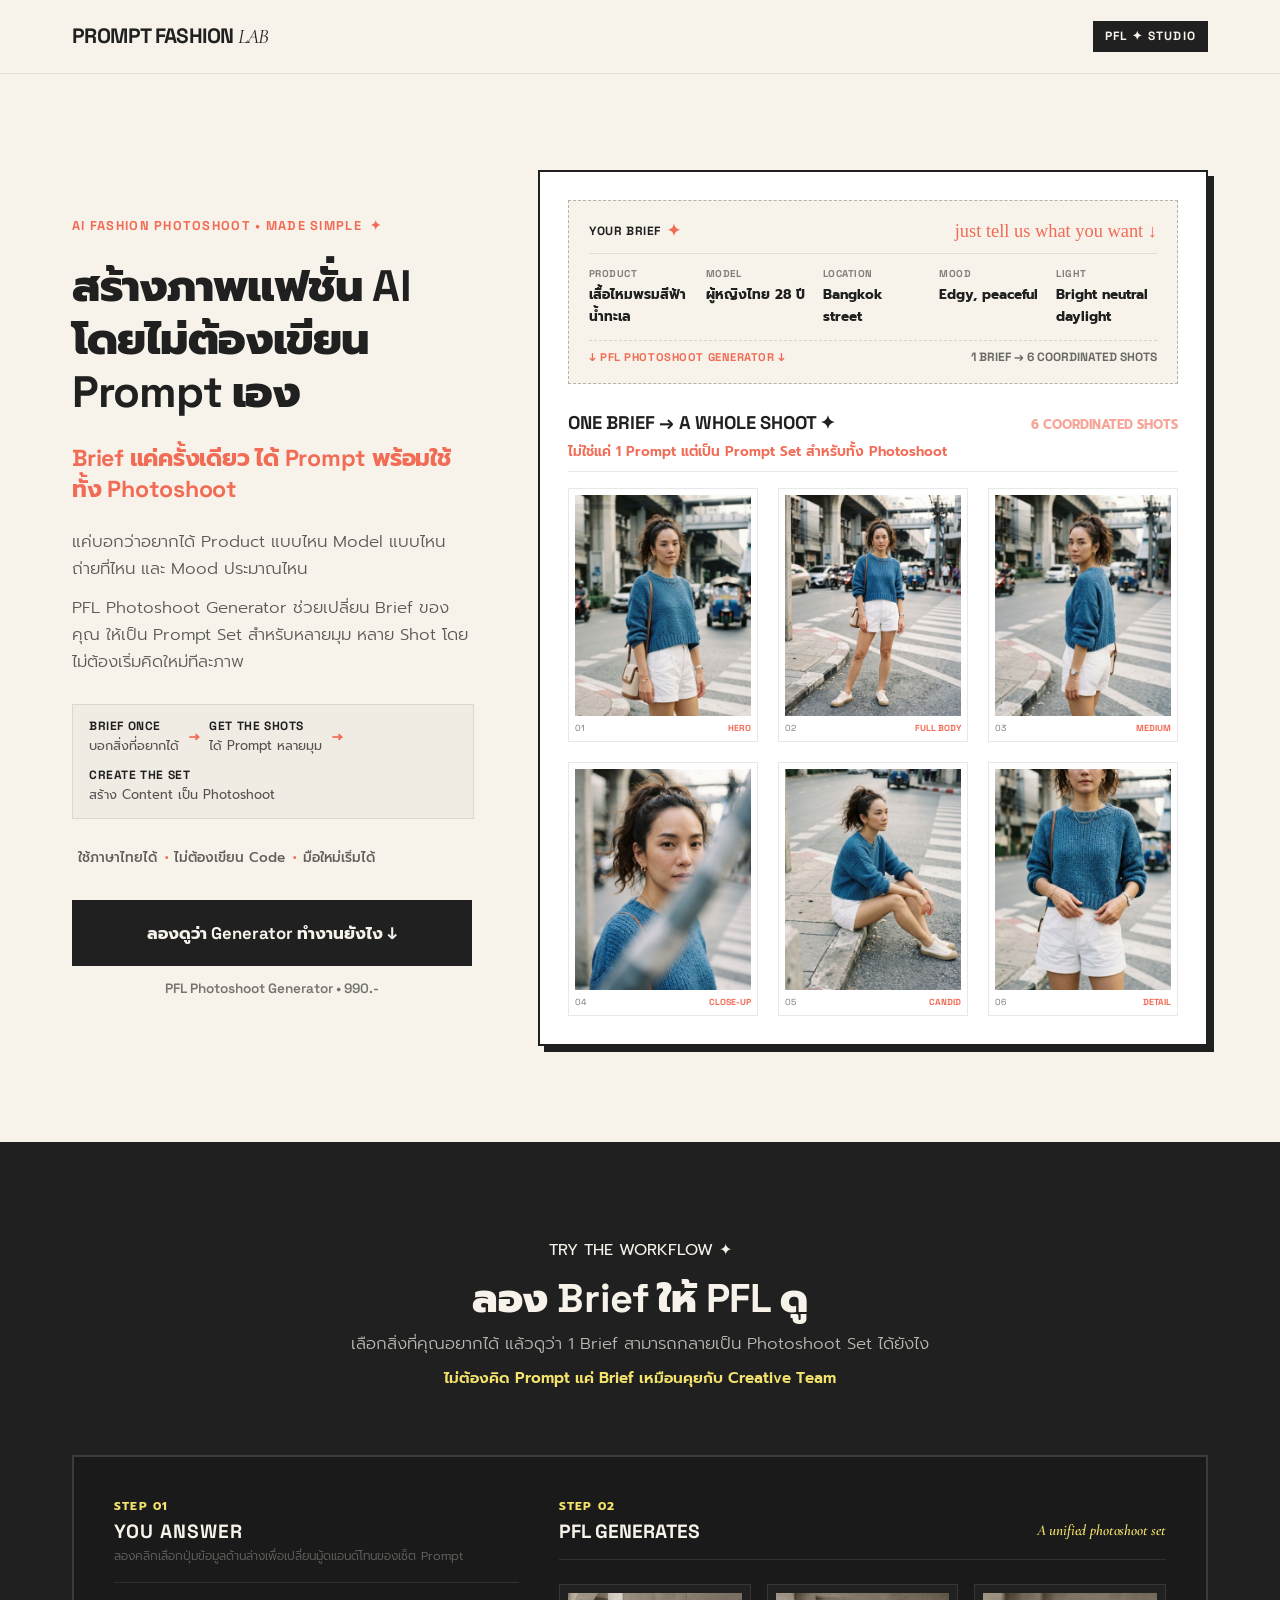
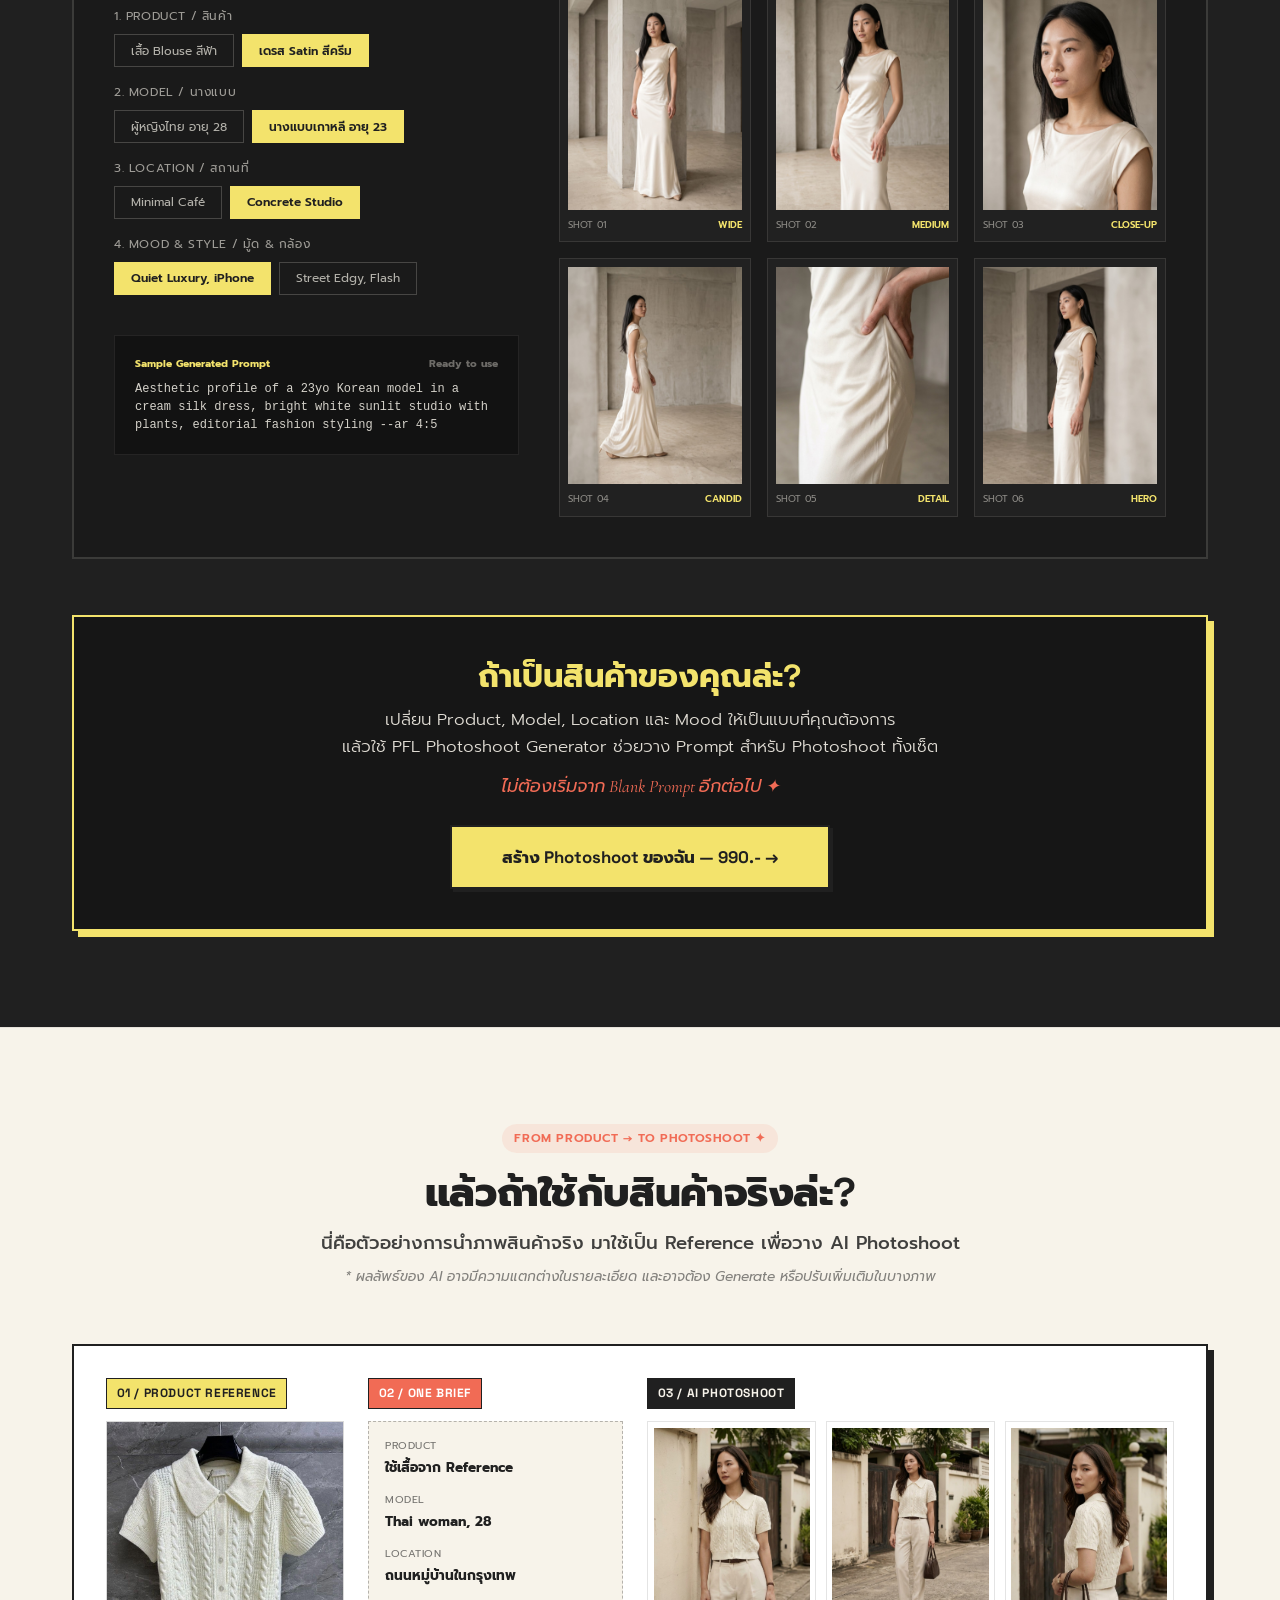
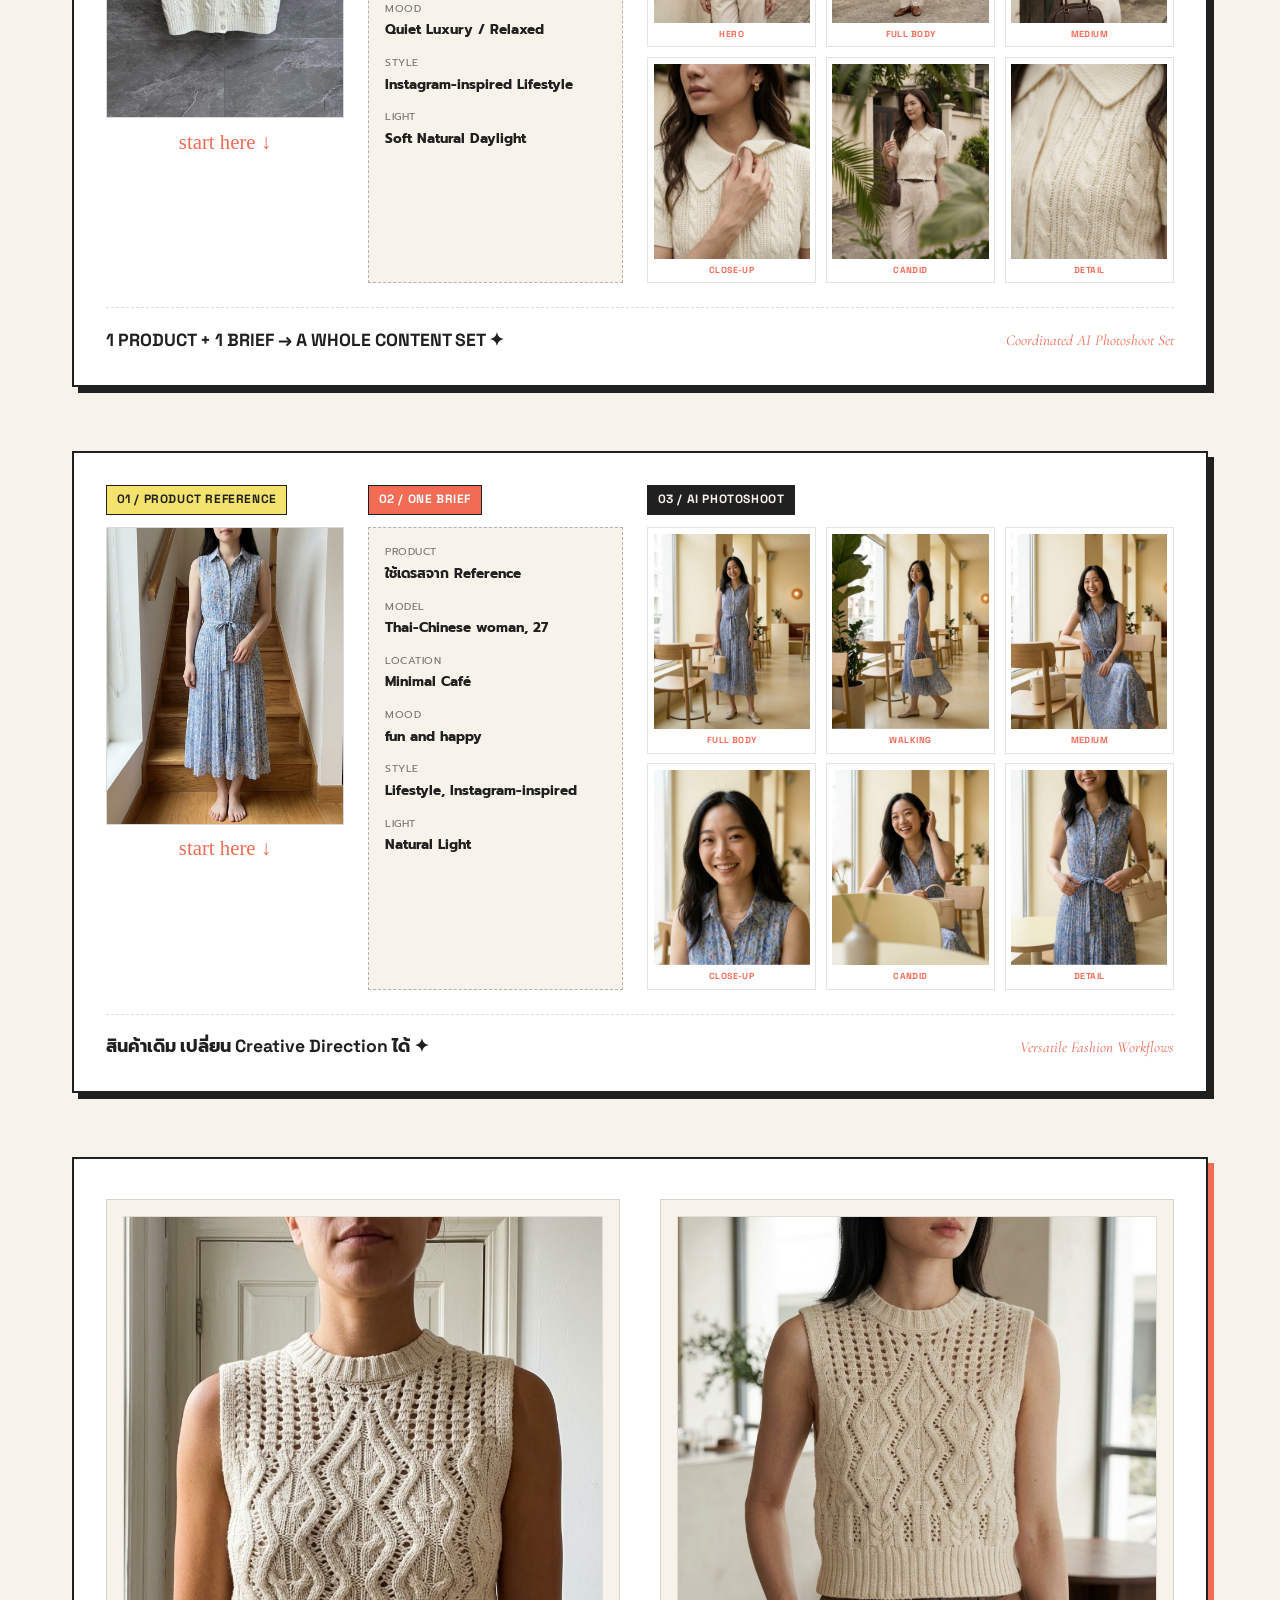
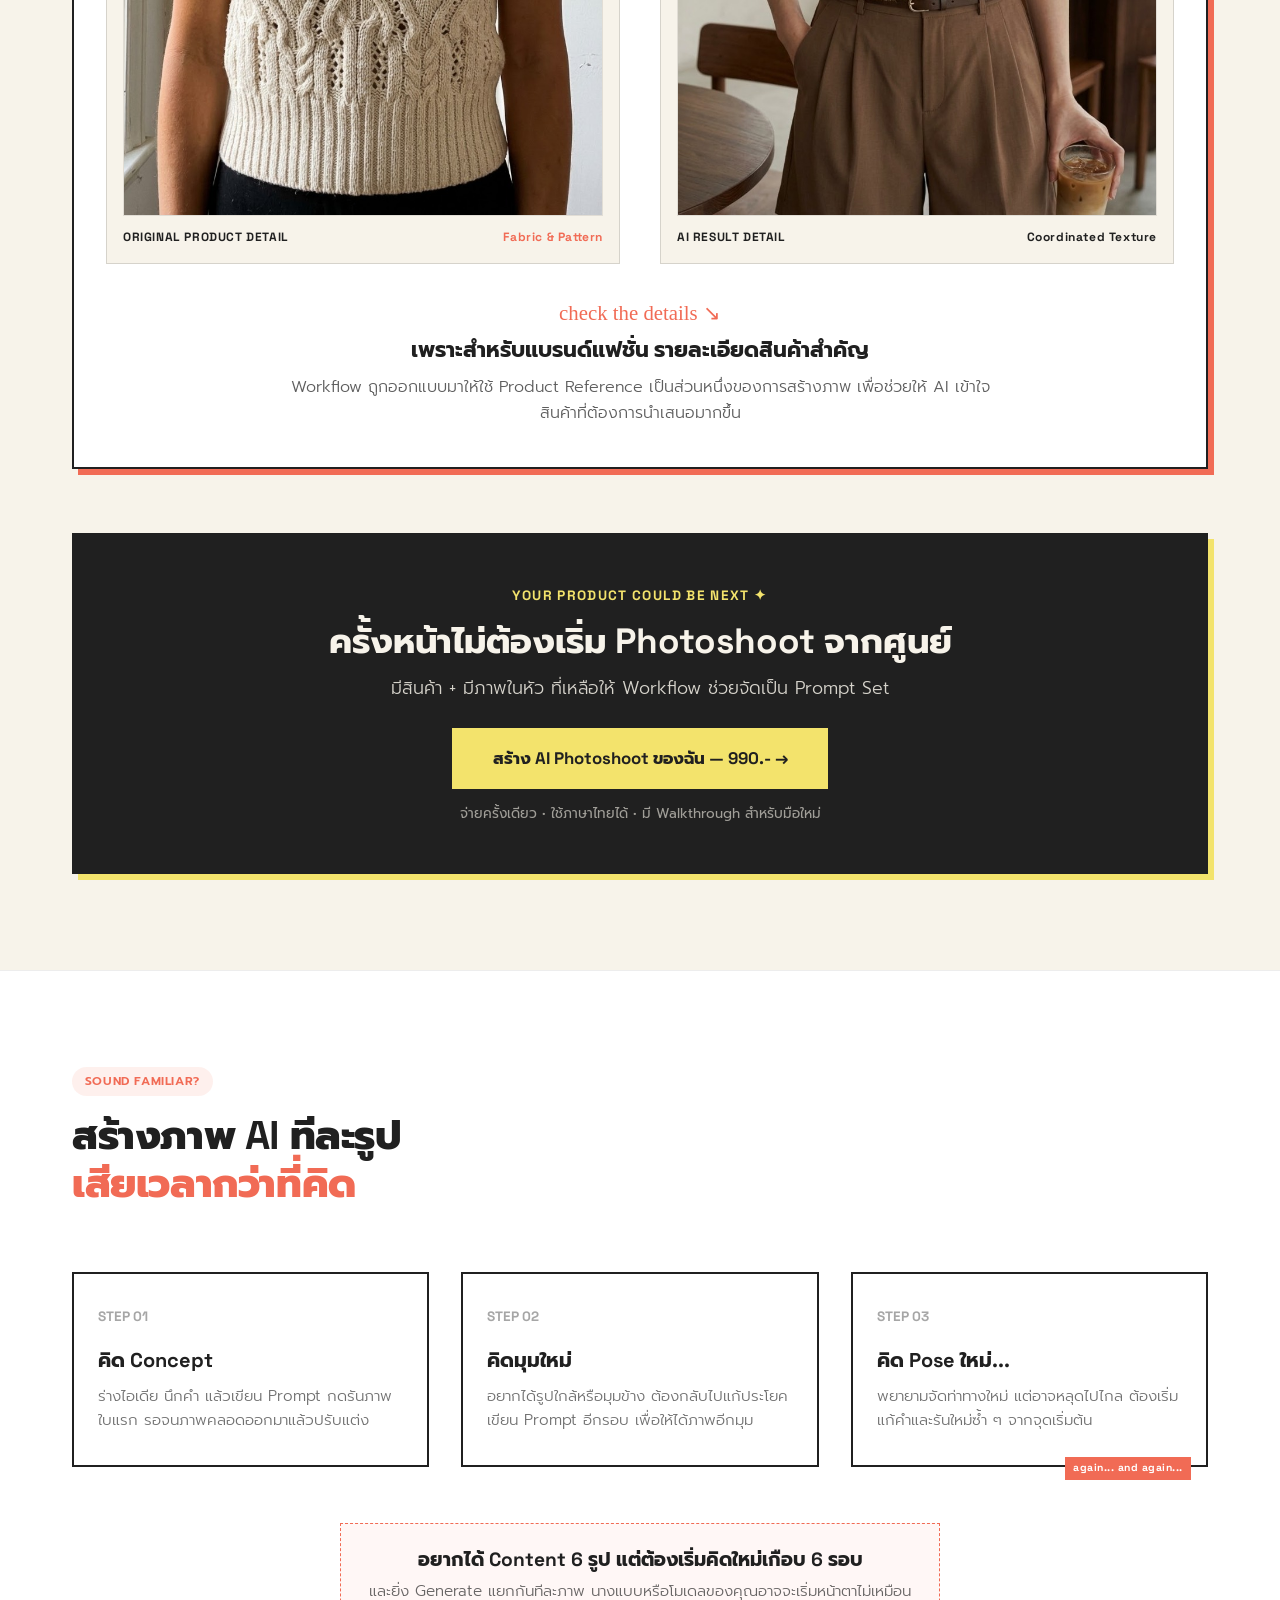
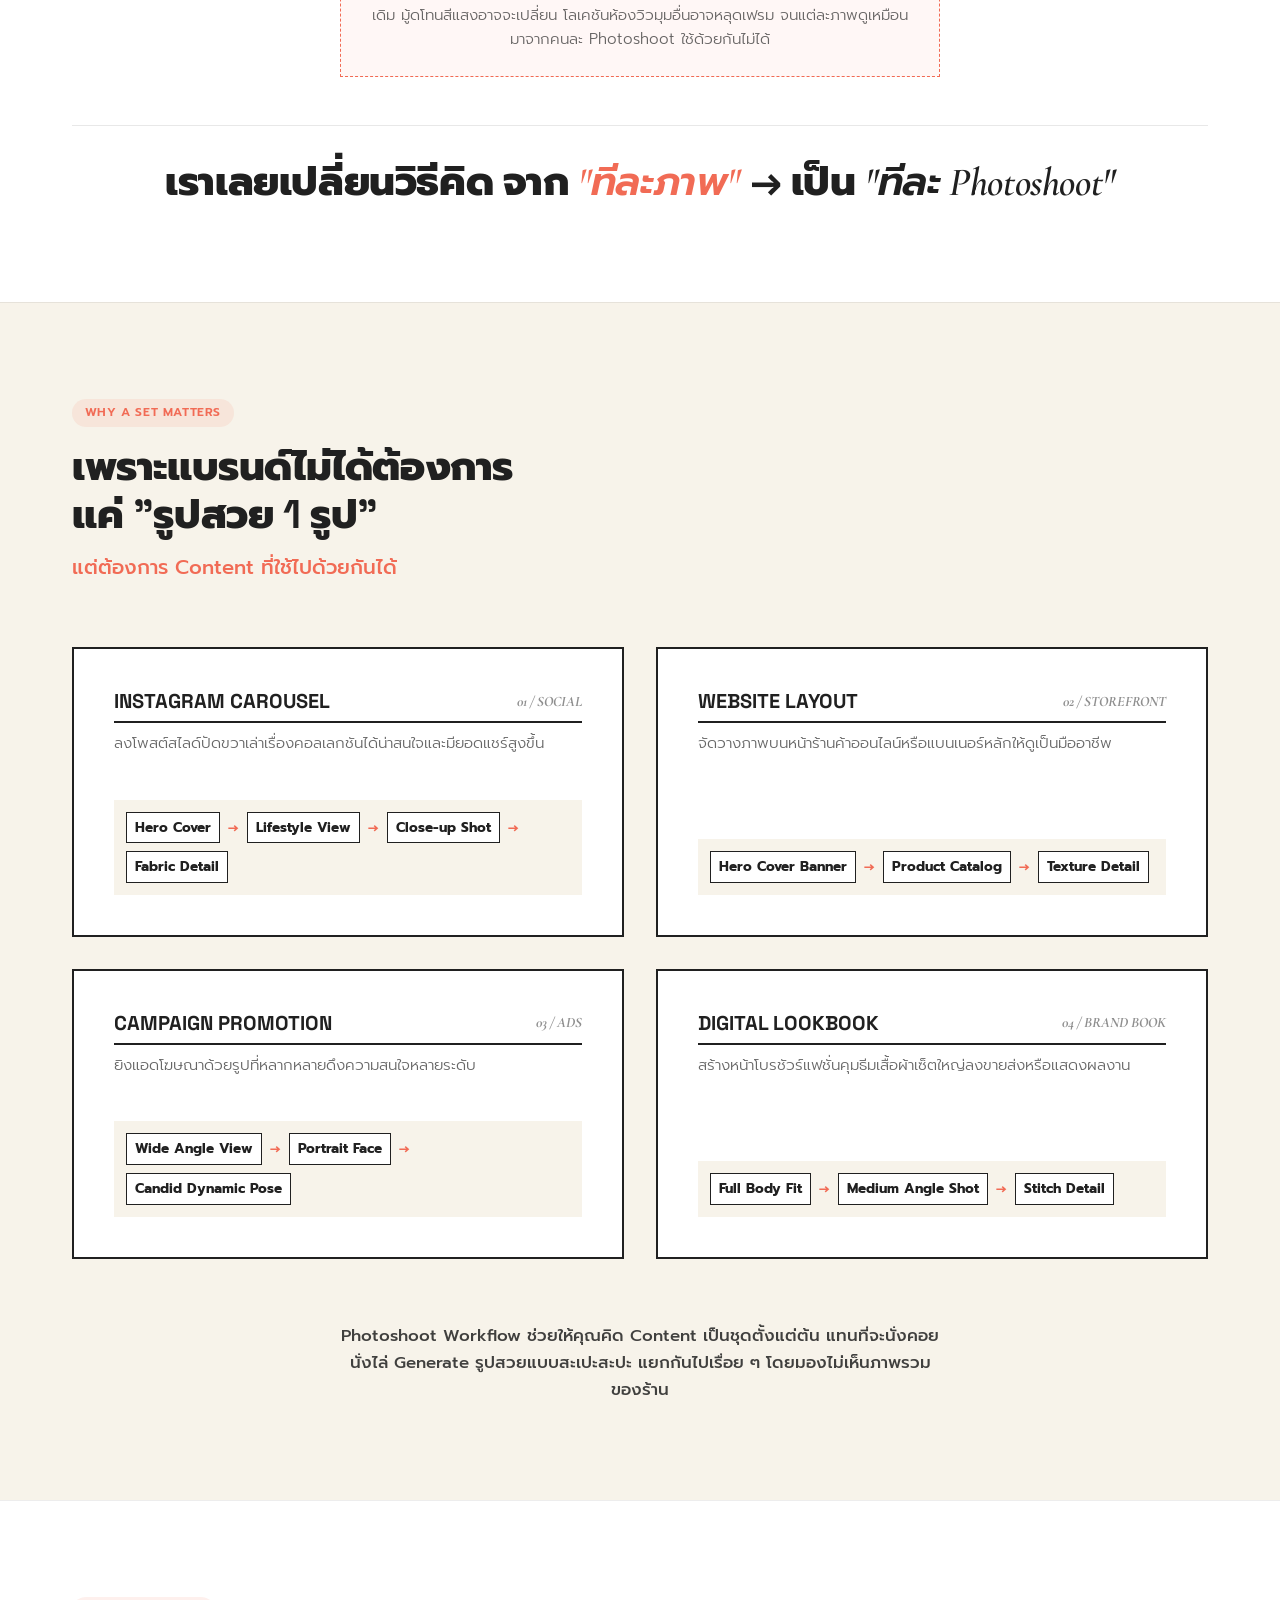
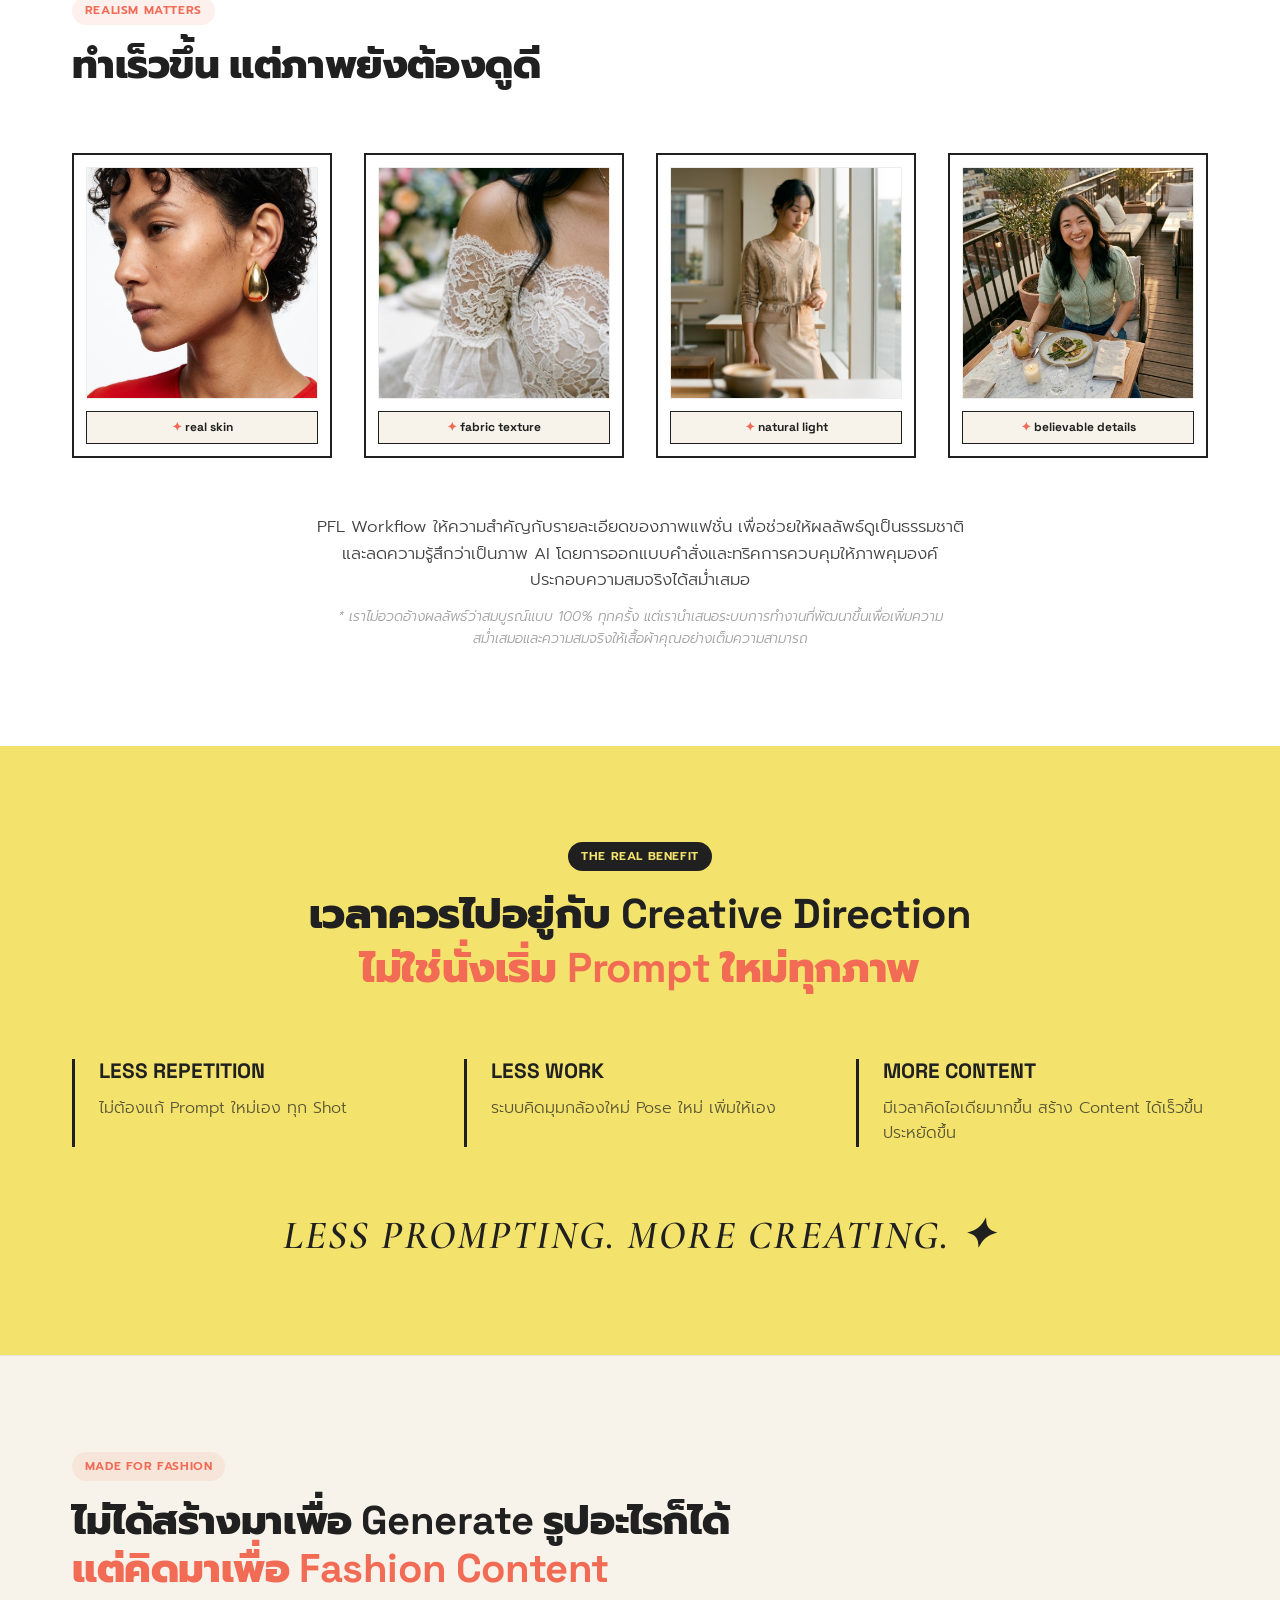
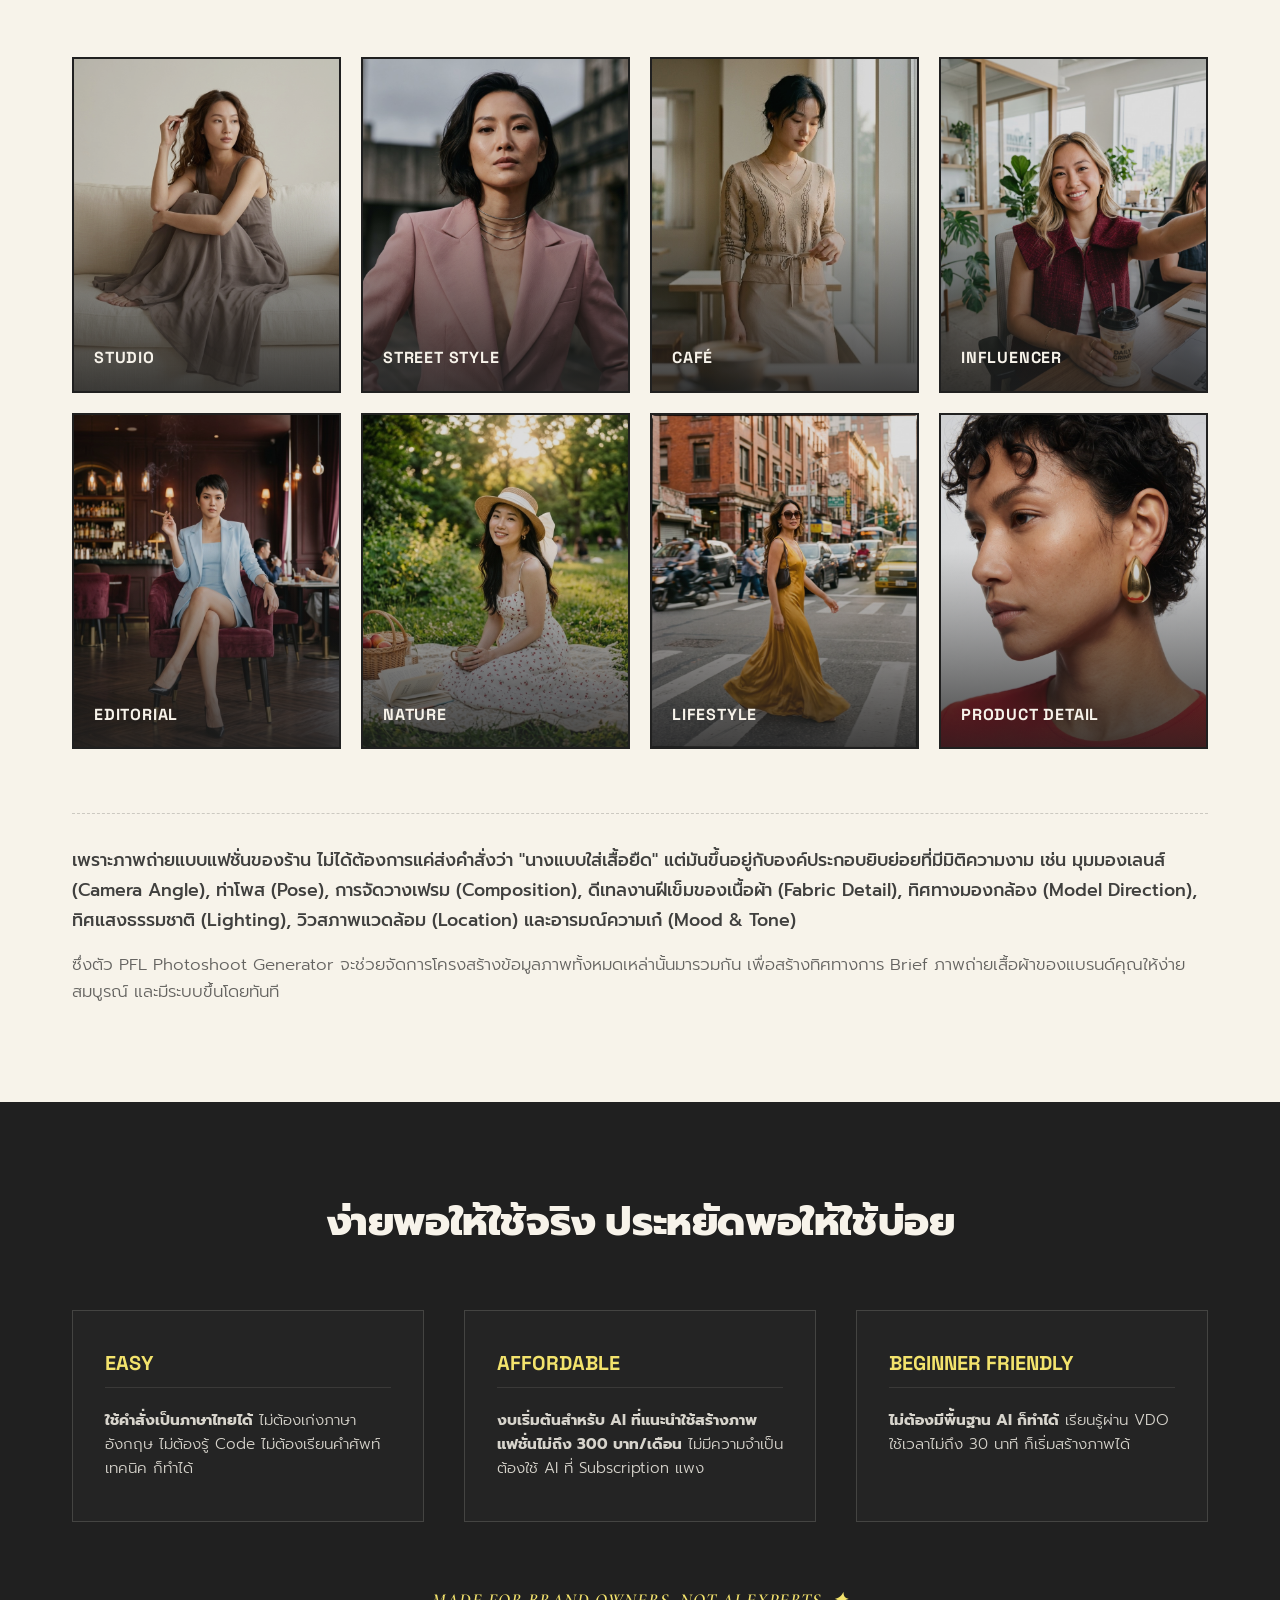
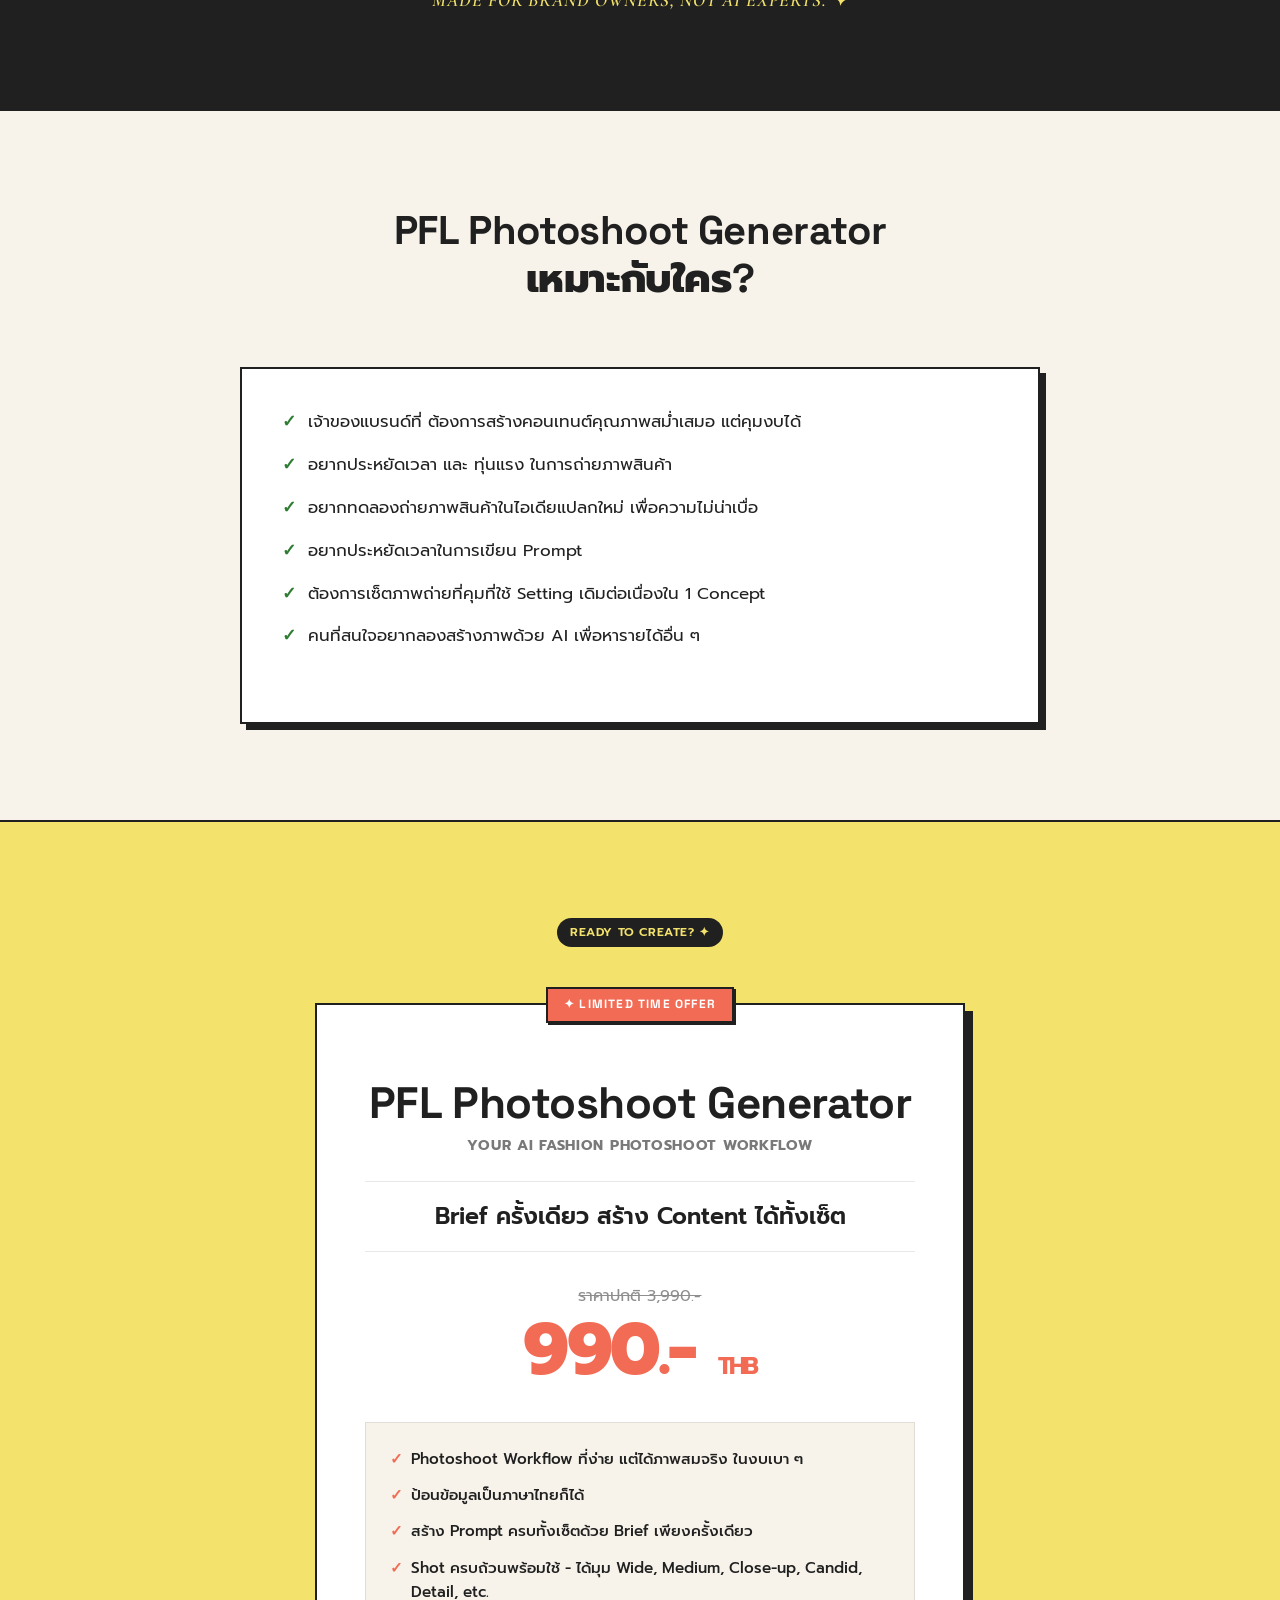
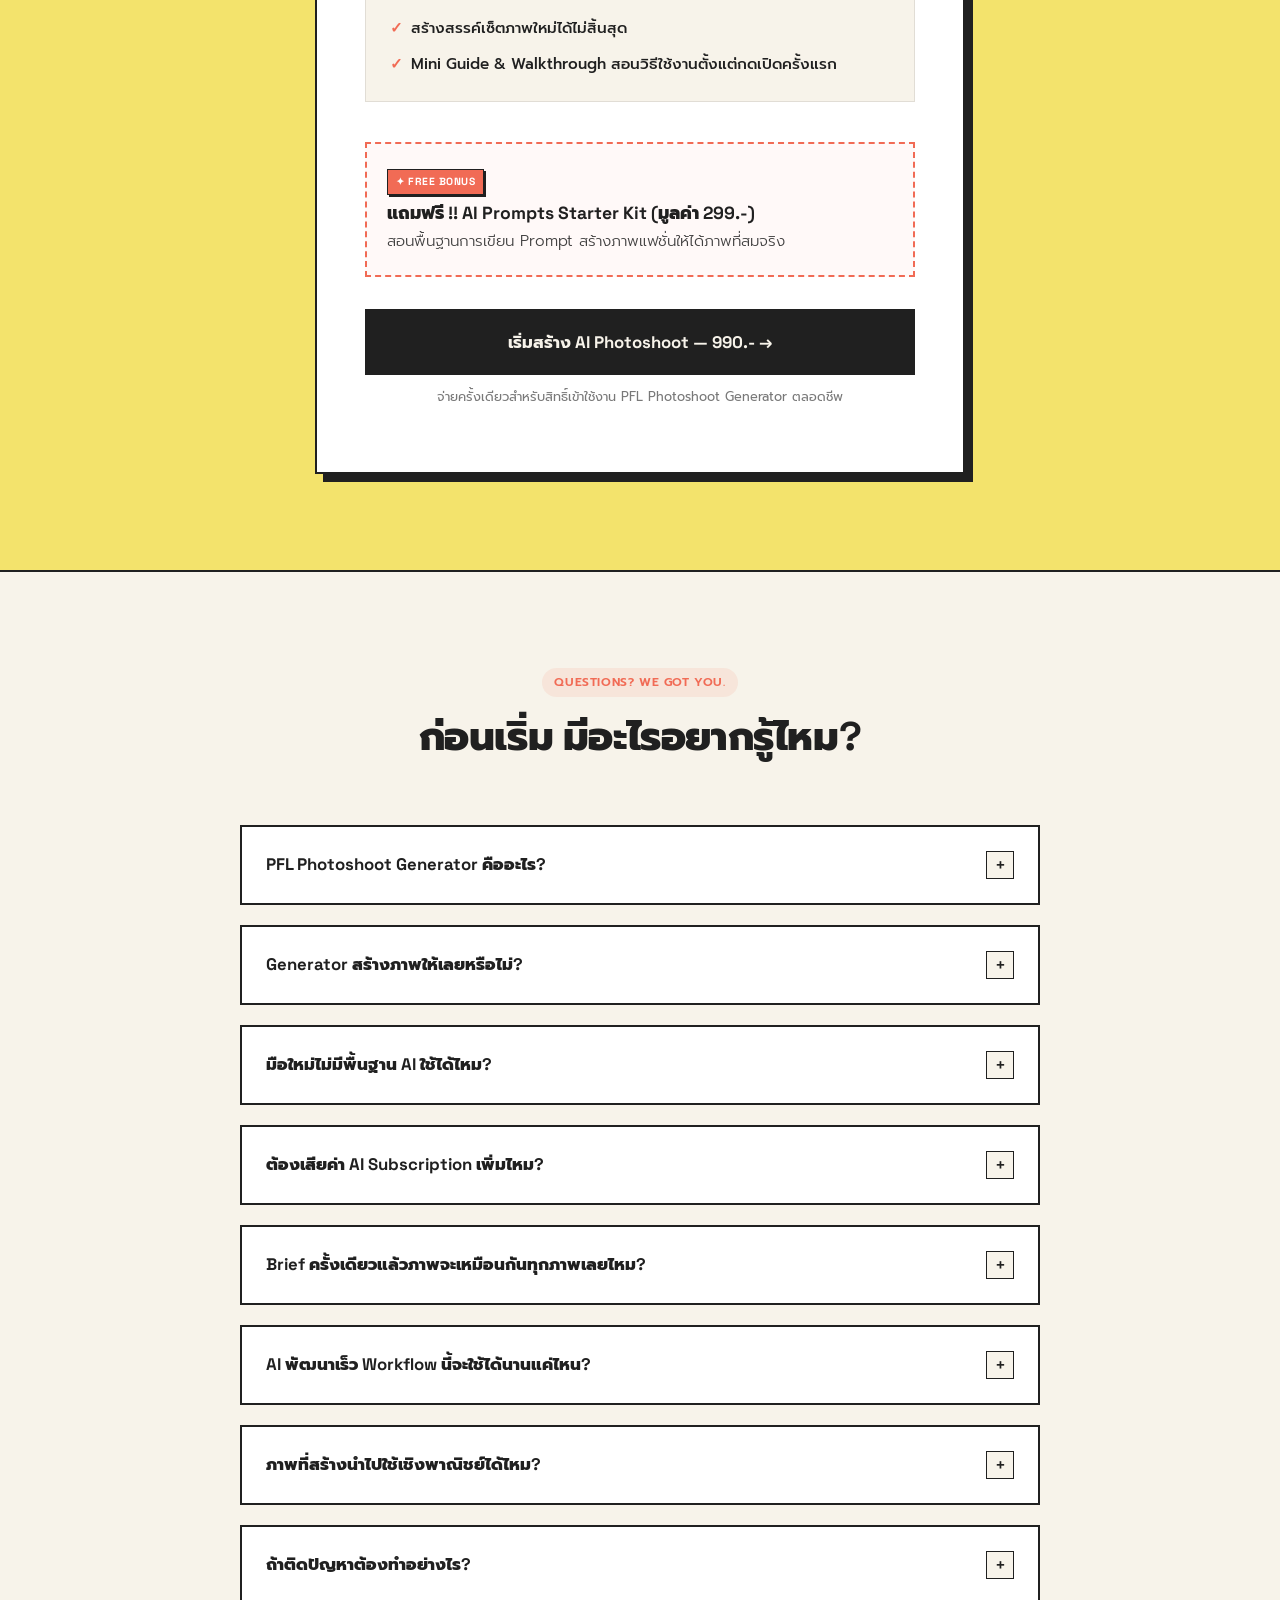
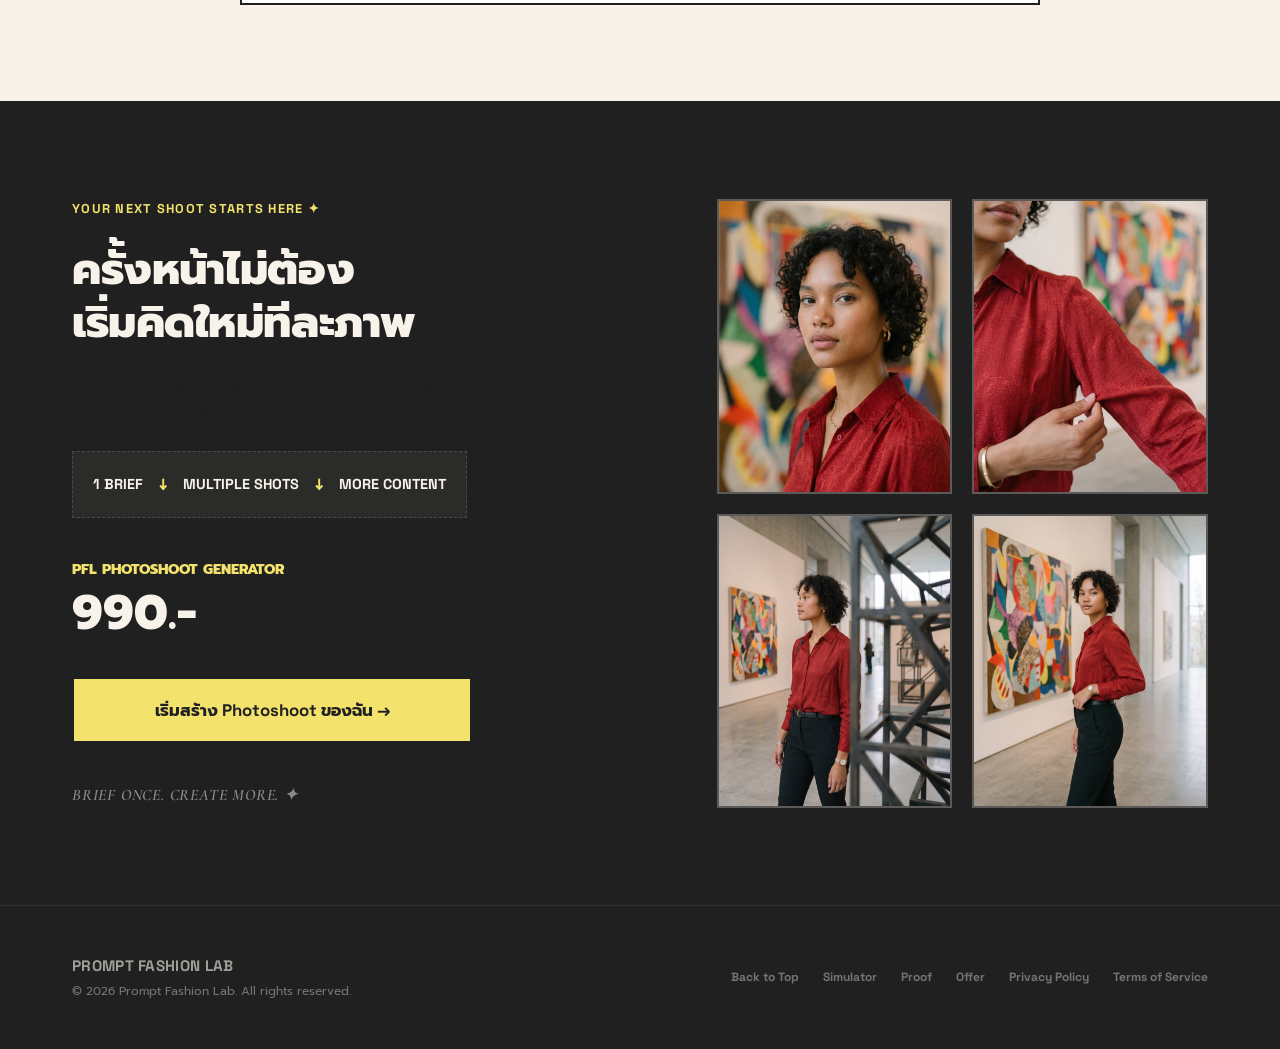
==== commit 35ac96c7: "เพิ่มรูป Believable detail" ====
--- a/index.html
+++ b/index.html
@@ -810,7 +810,7 @@
         <!-- Details -->
         <div class="realism-card">
           <div class="realism-img-wrap">
-            <img src="images/gallery_studio.jpg" alt="Studio details">
+            <img src="images/believable_details.jpg" alt="Believable details">
           </div>
           <div class="realism-annotation">believable details</div>
         </div>
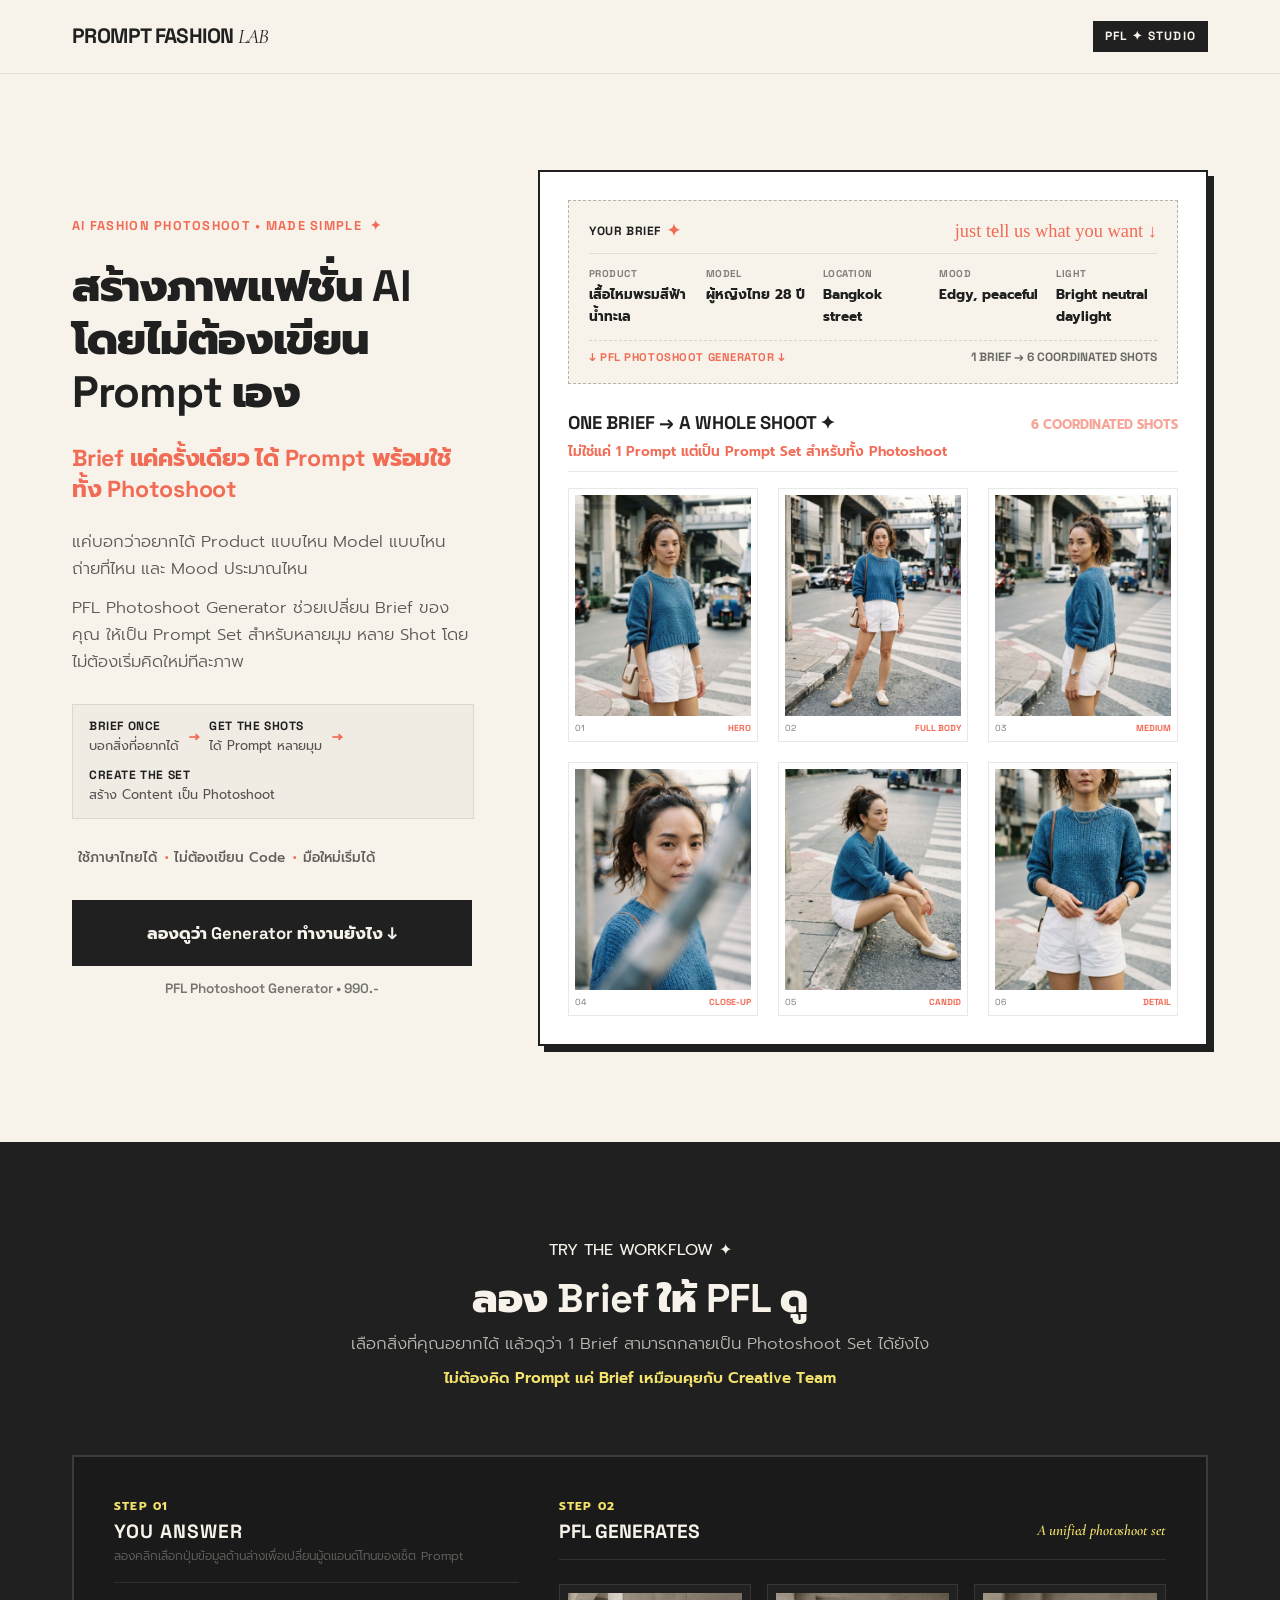
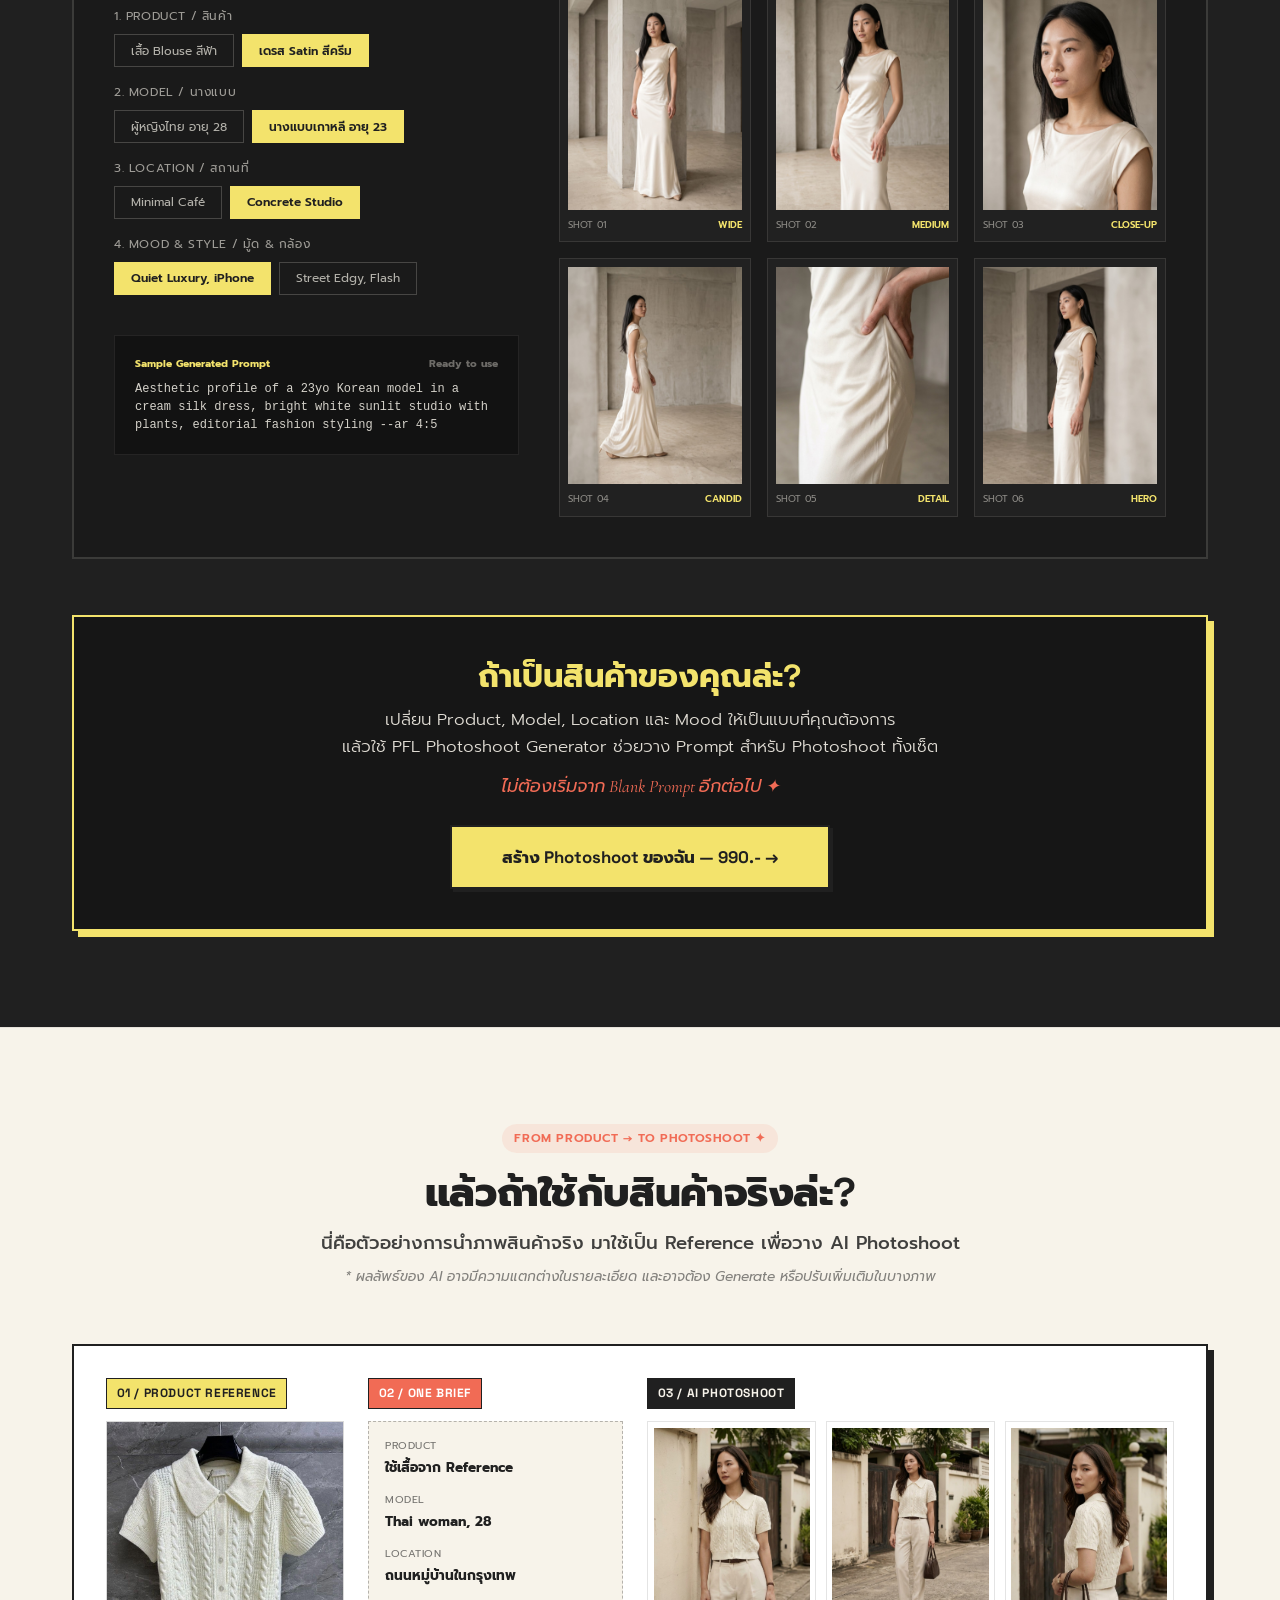
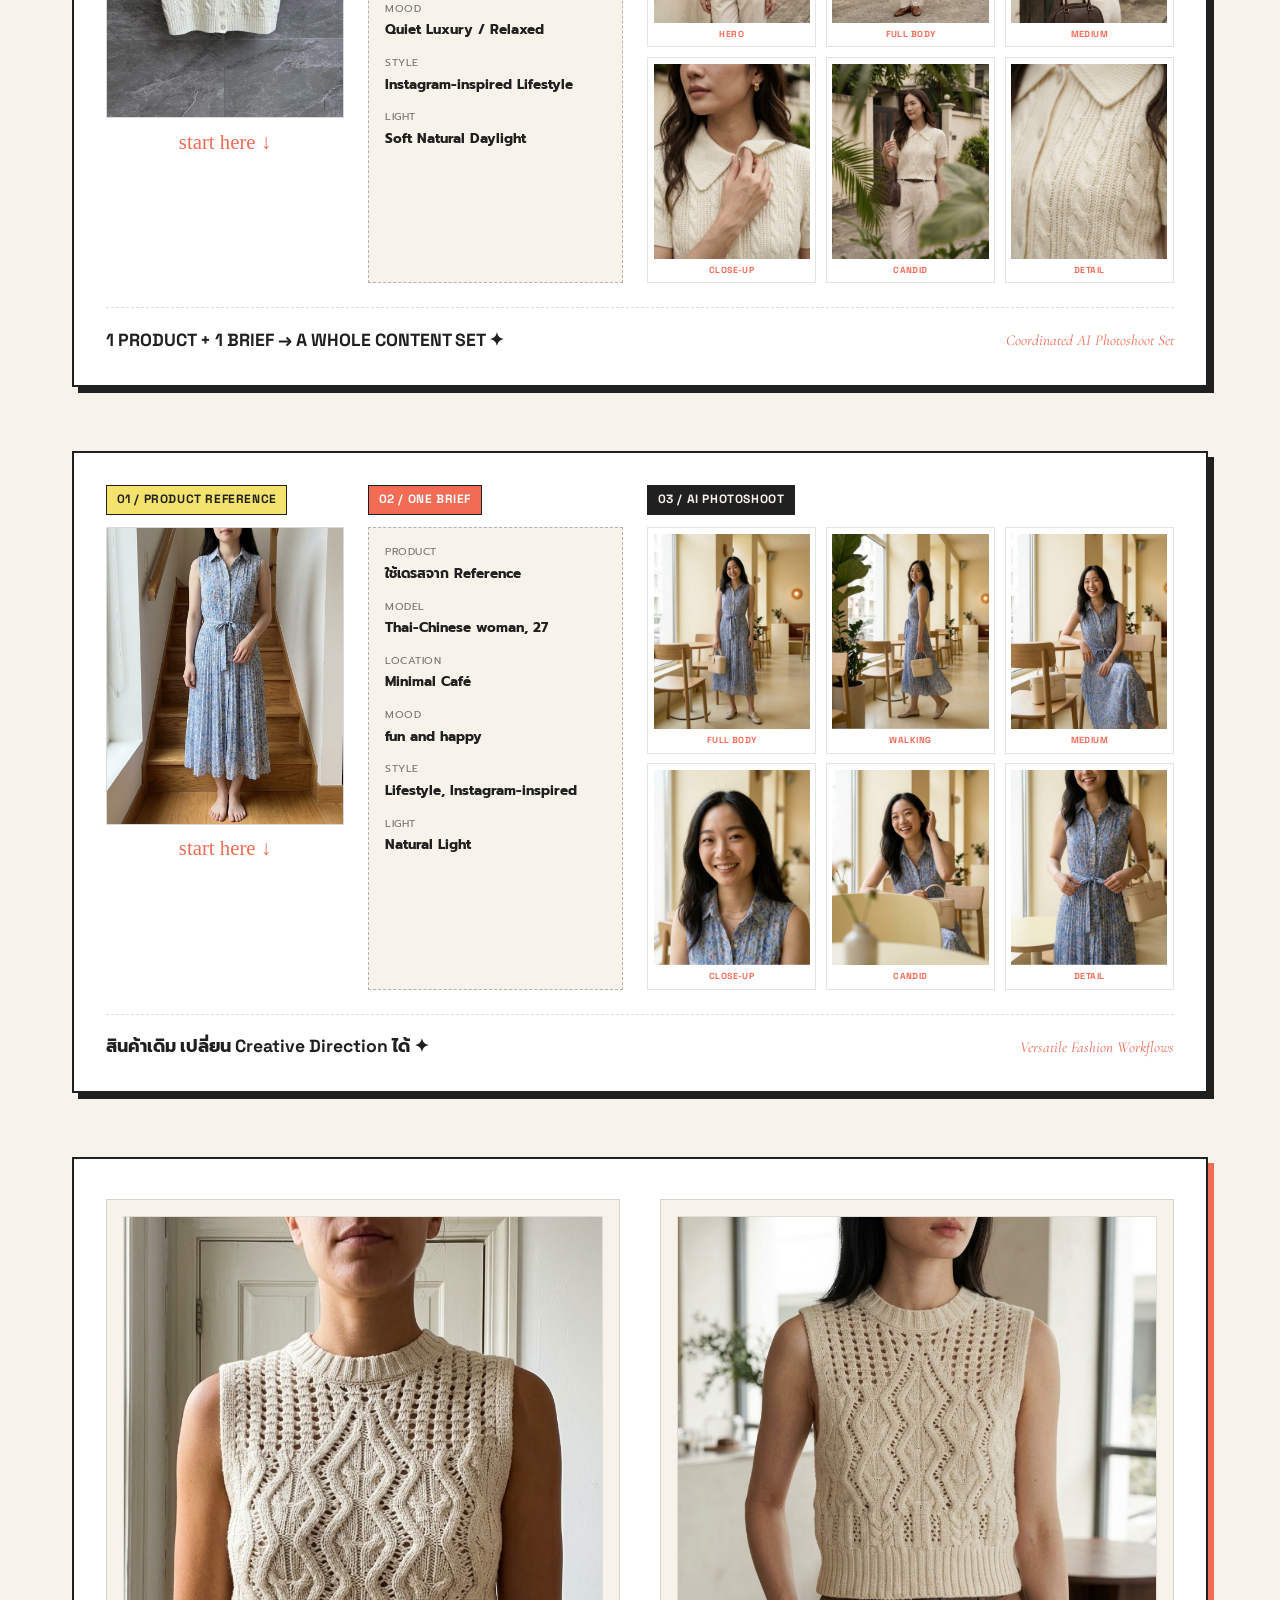
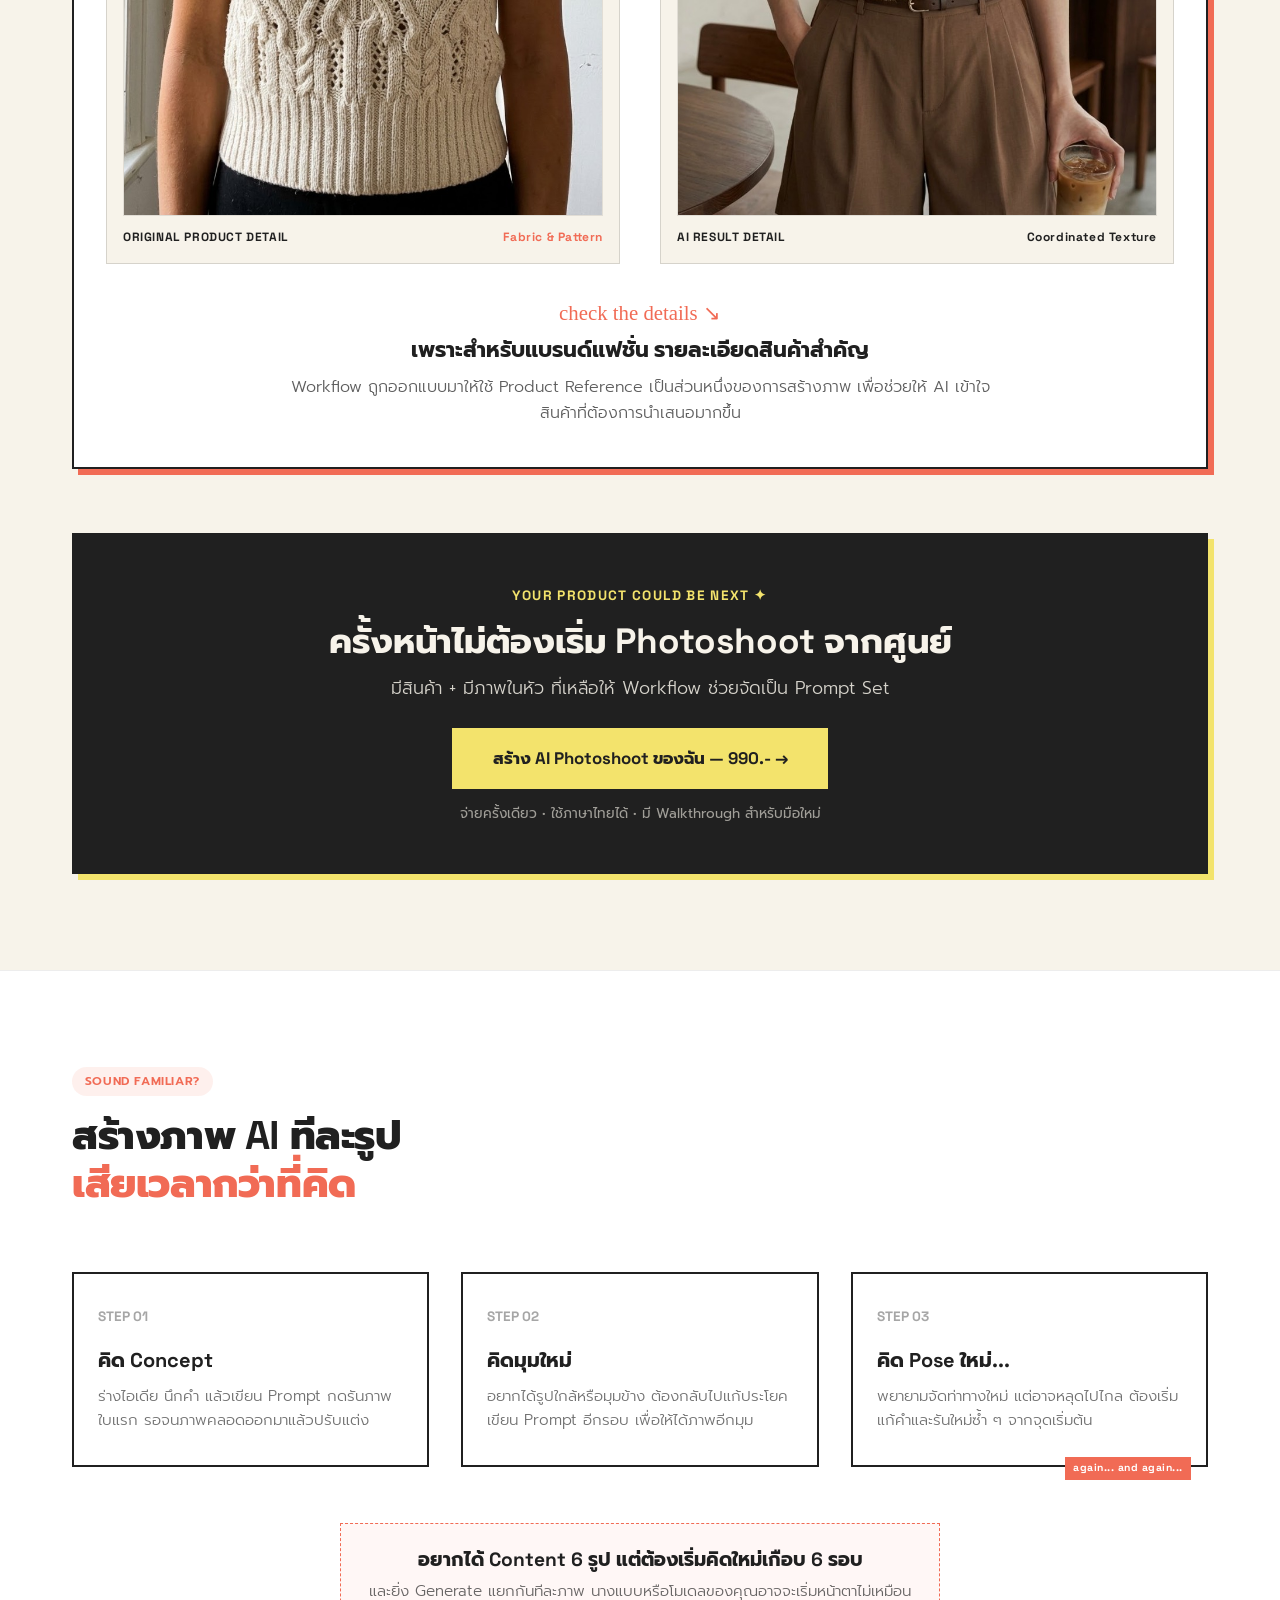
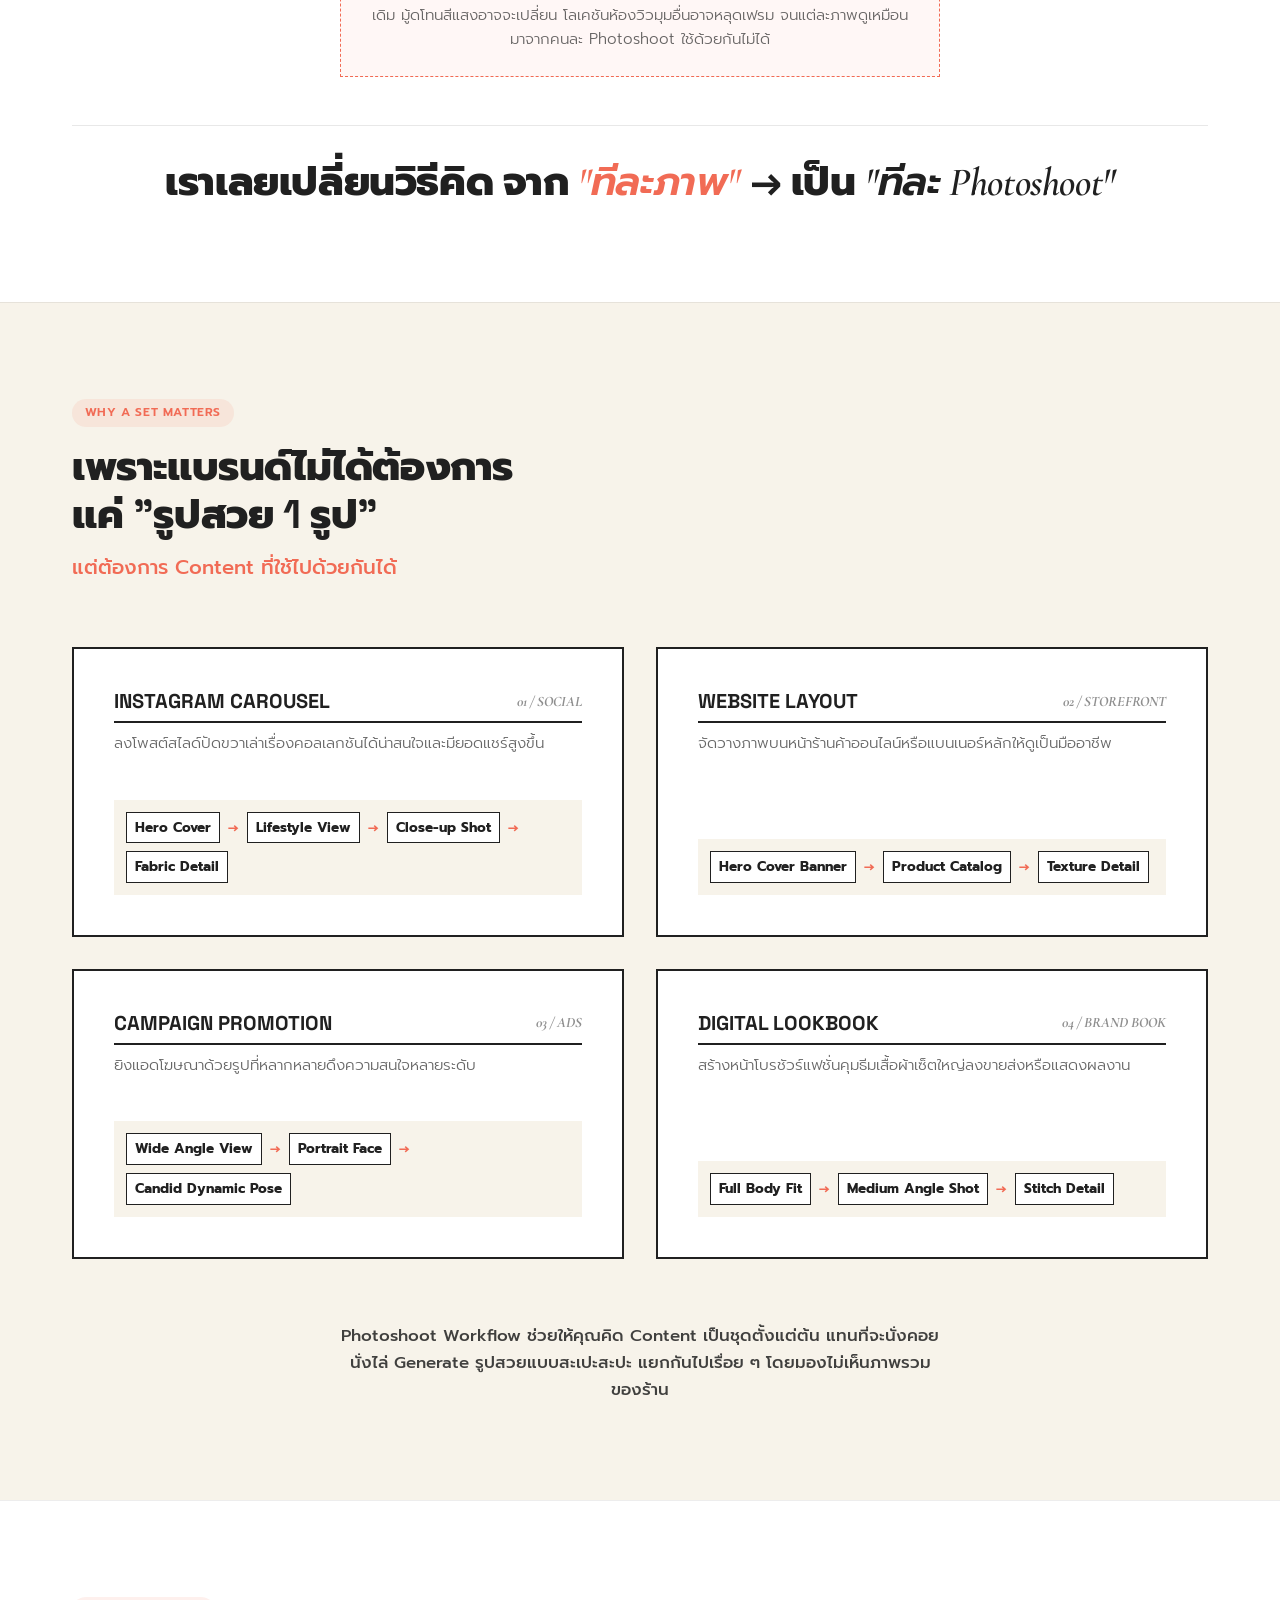
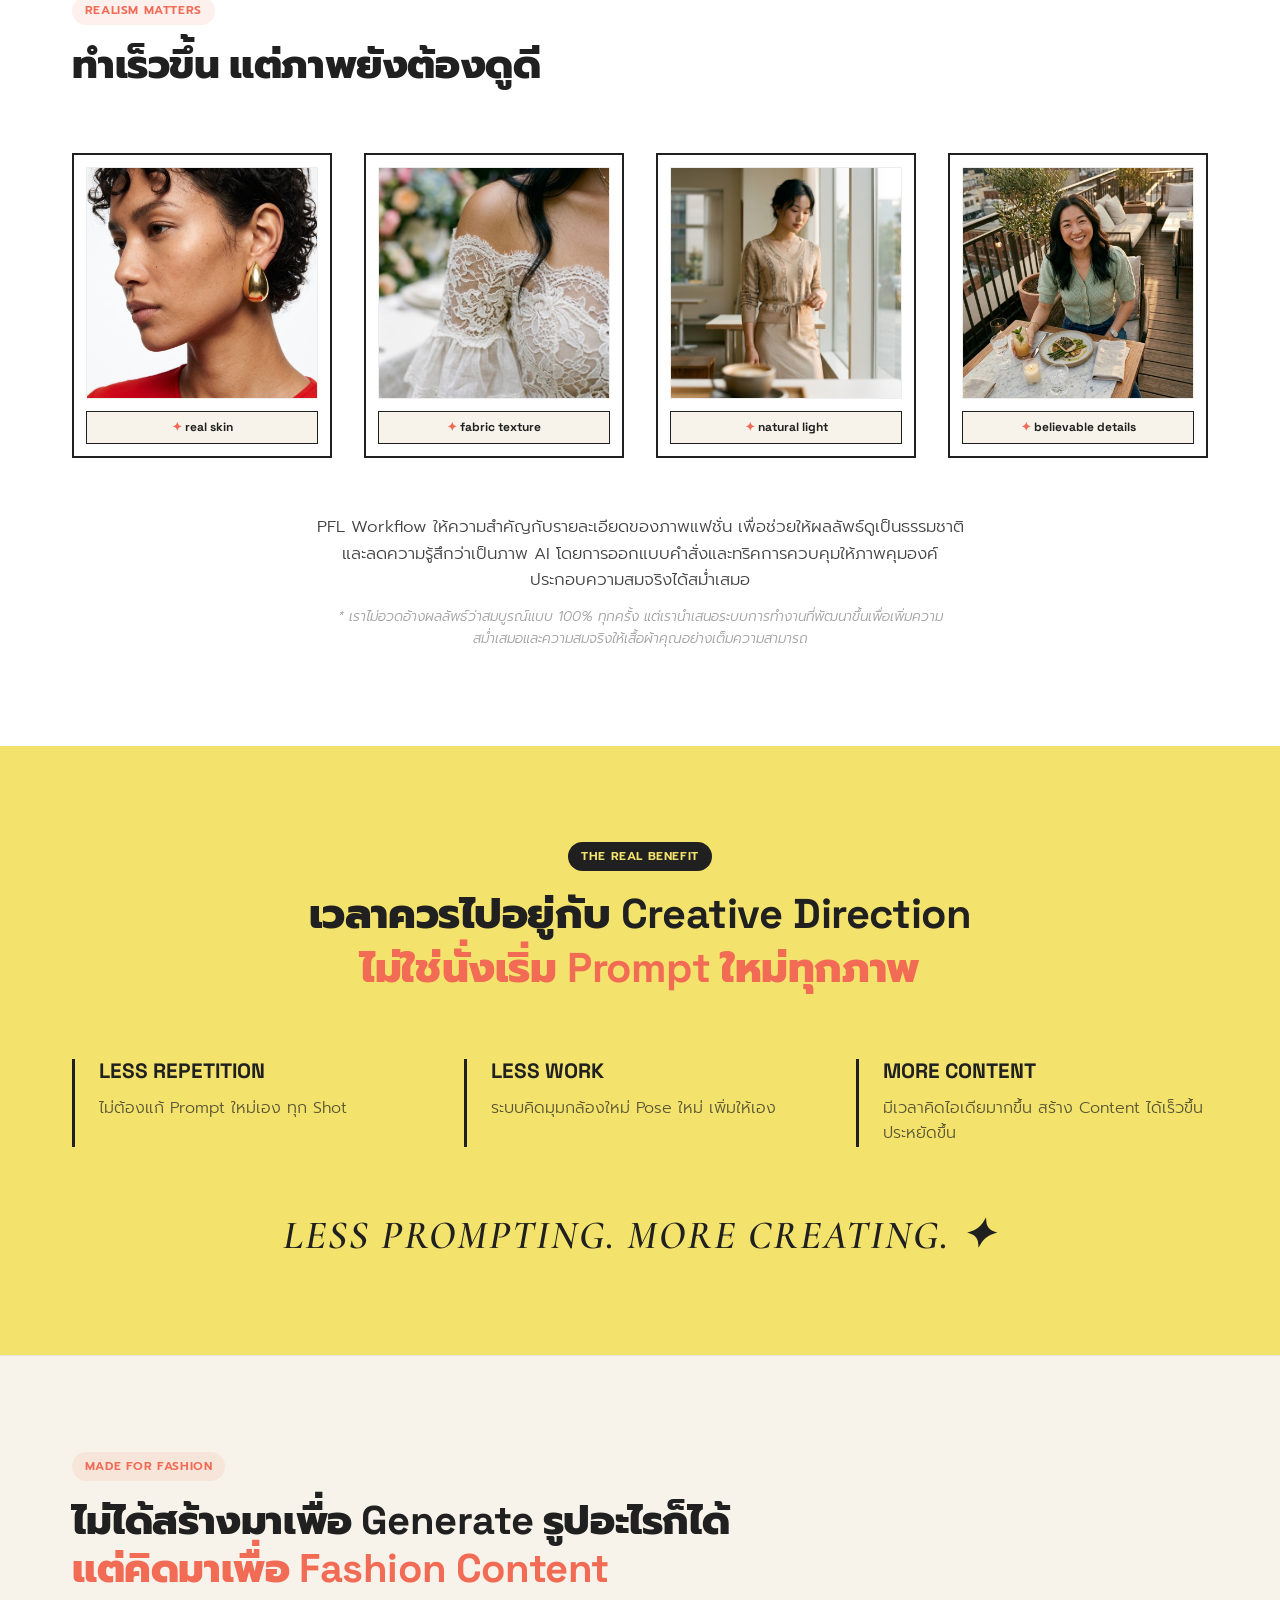
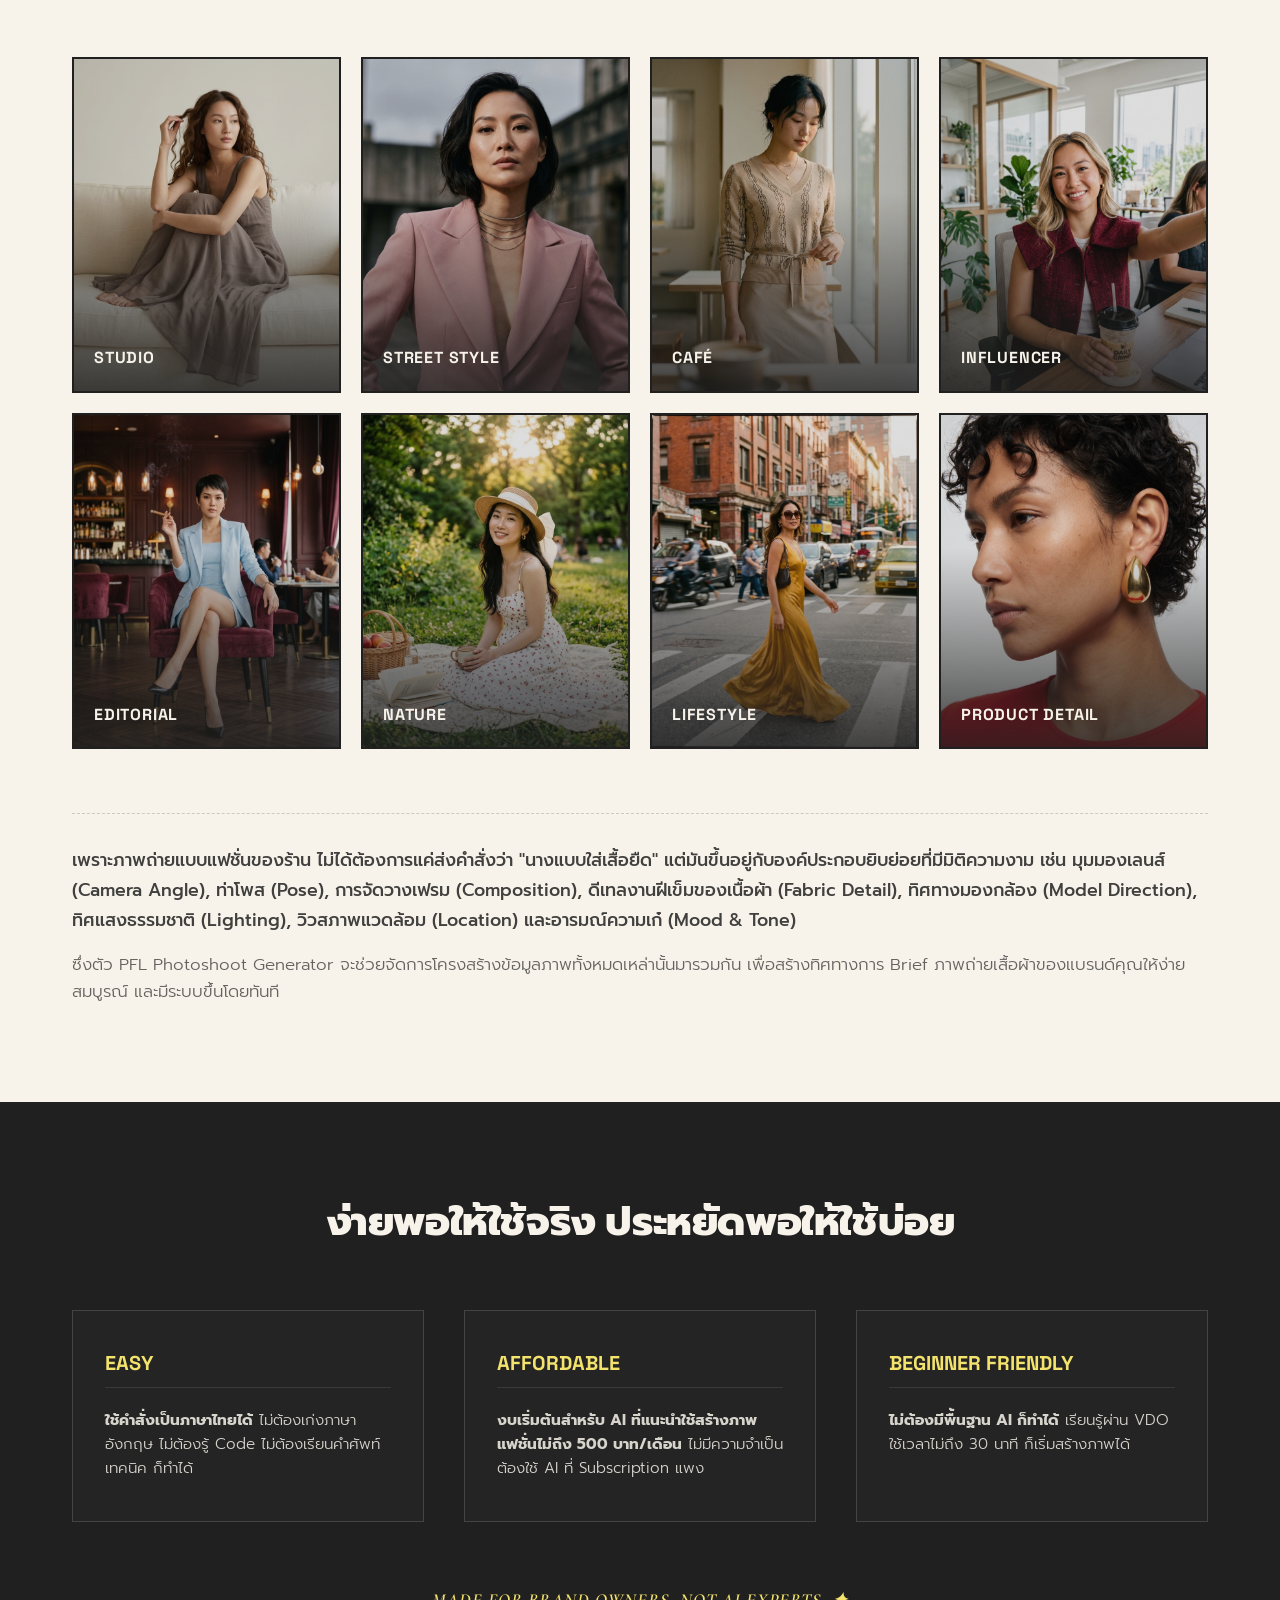
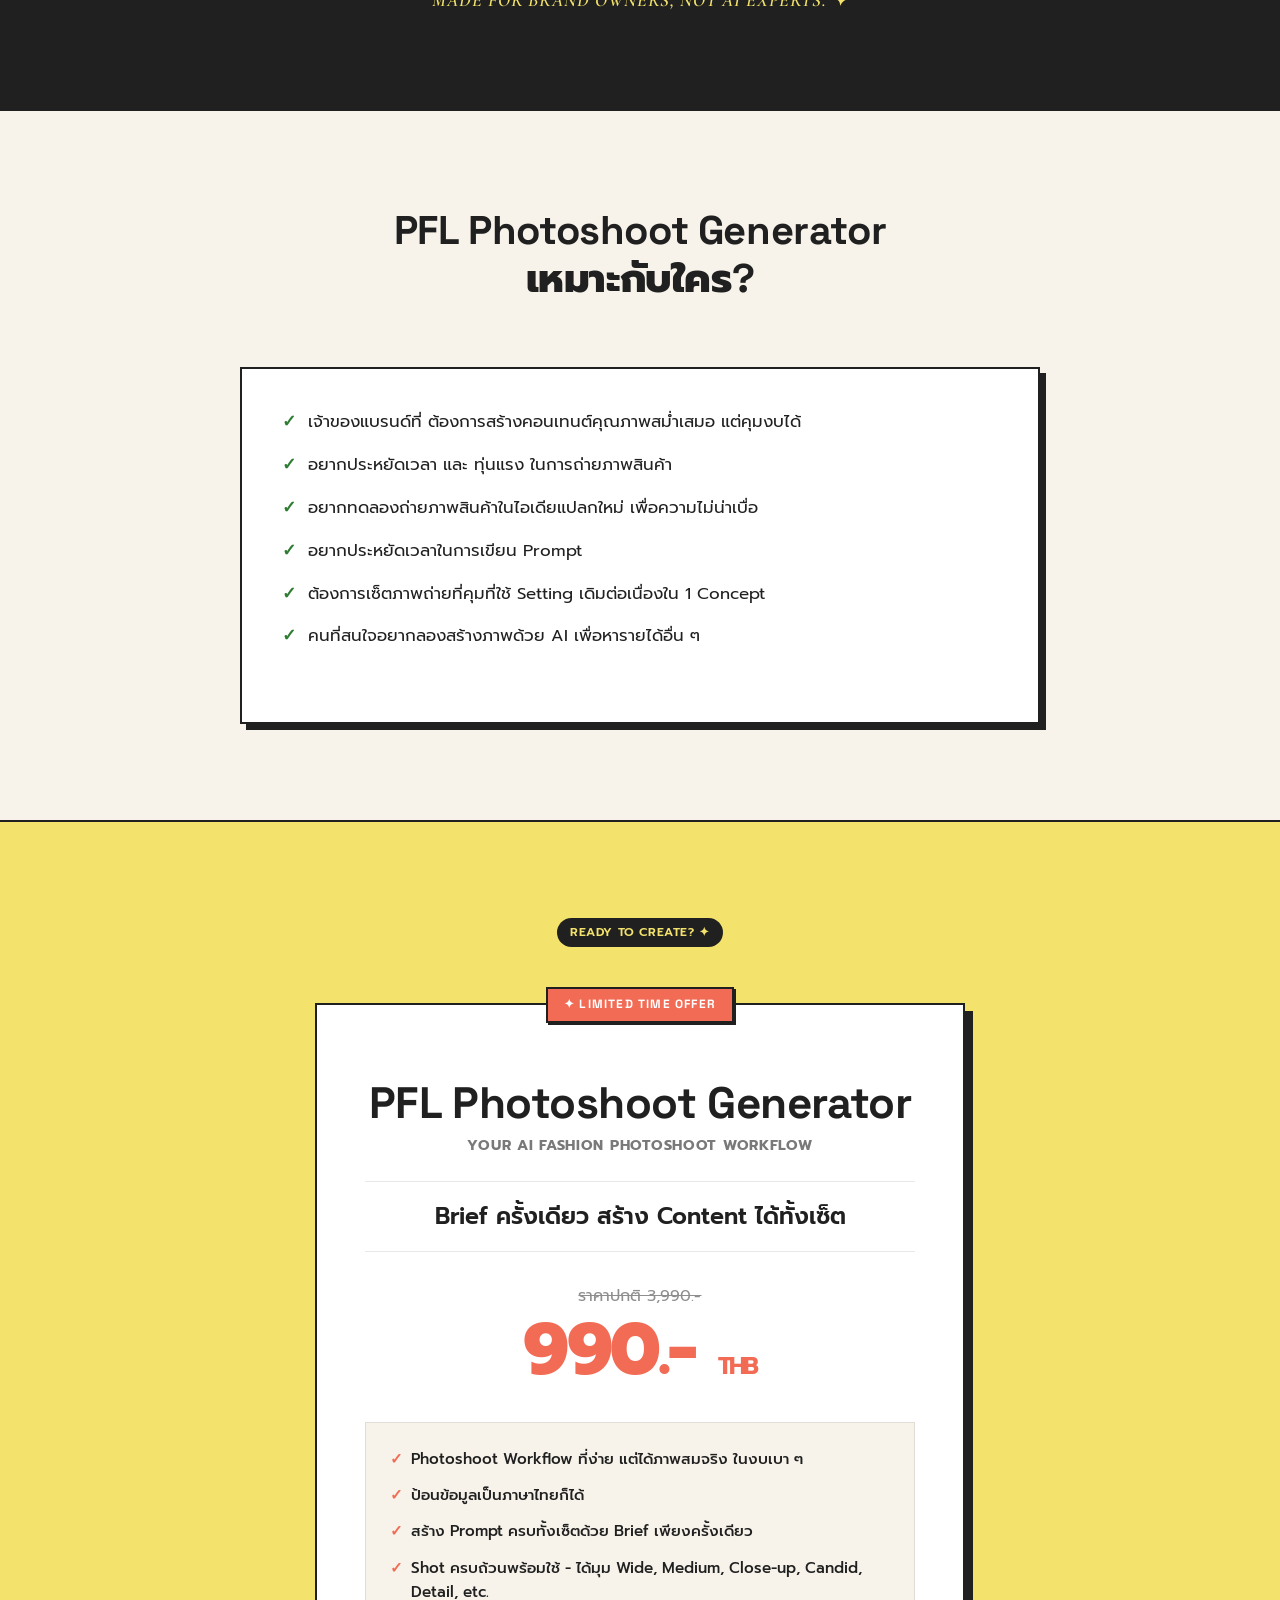
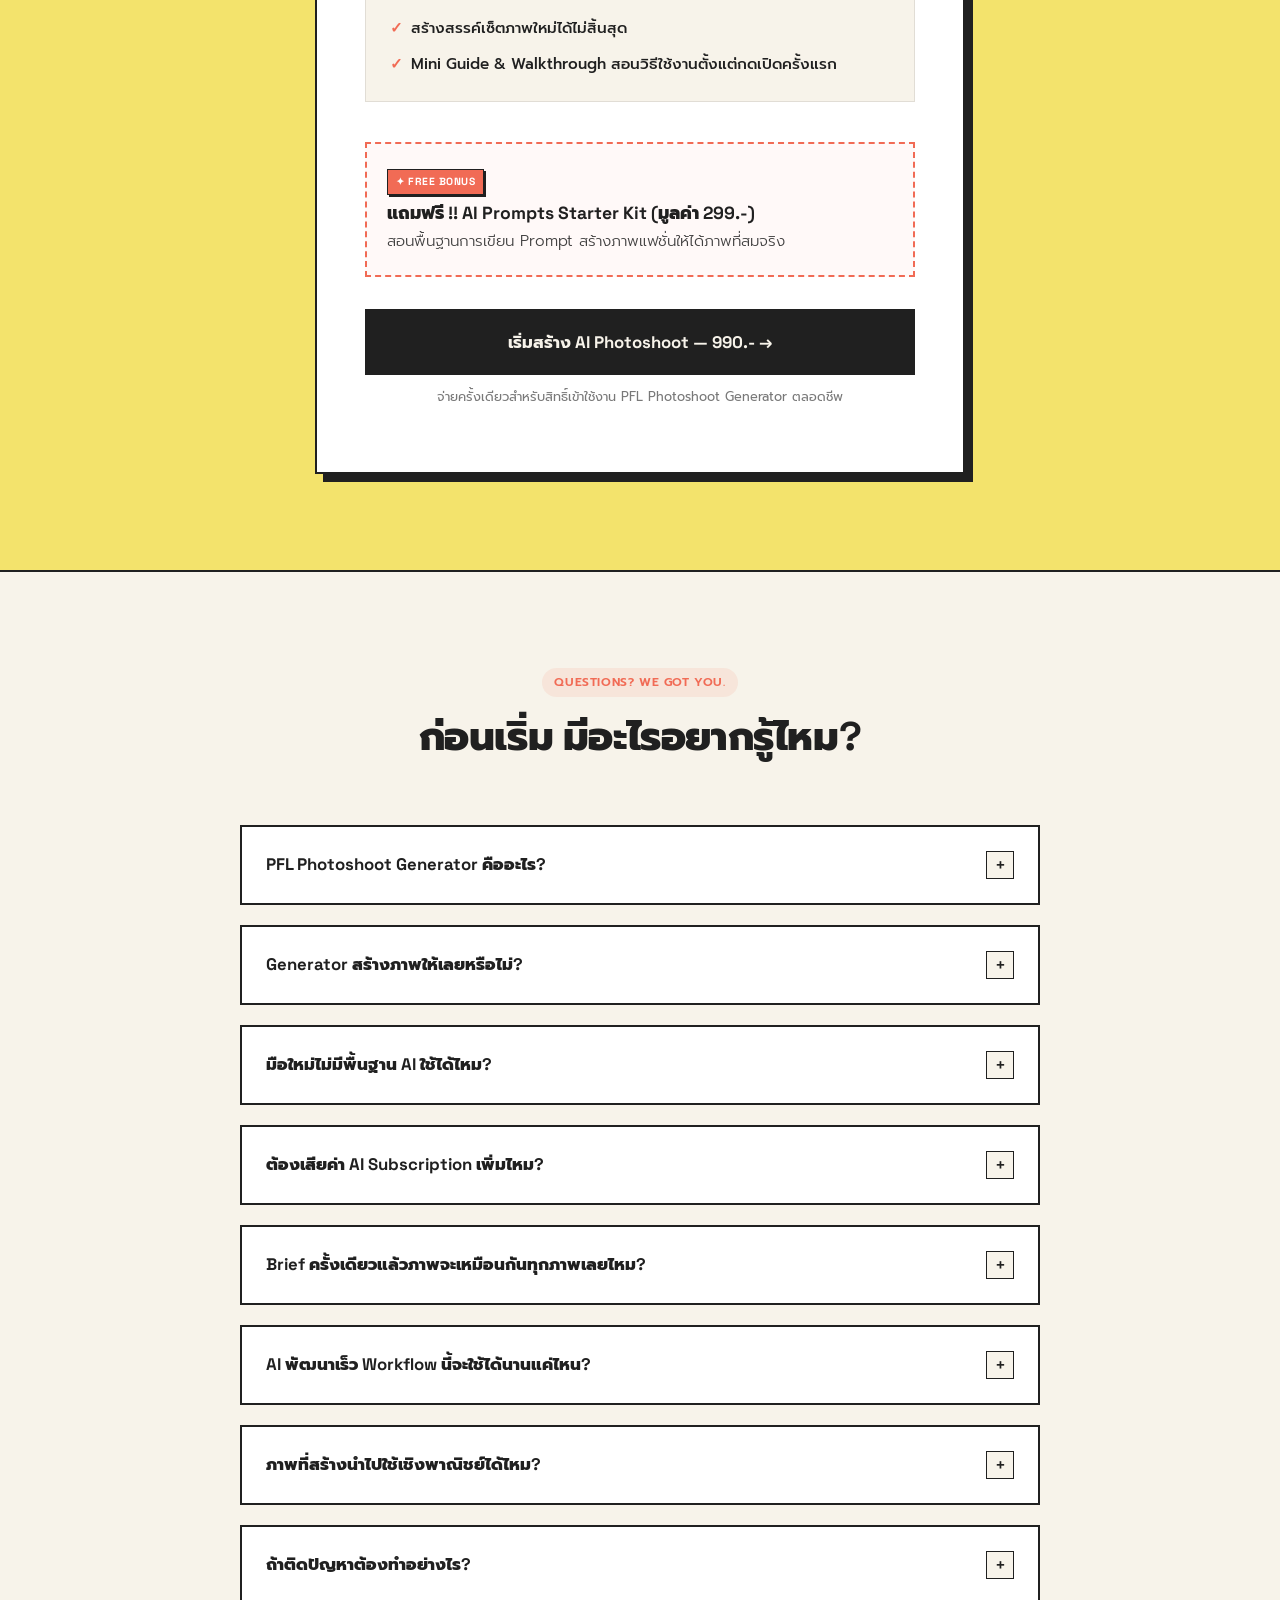
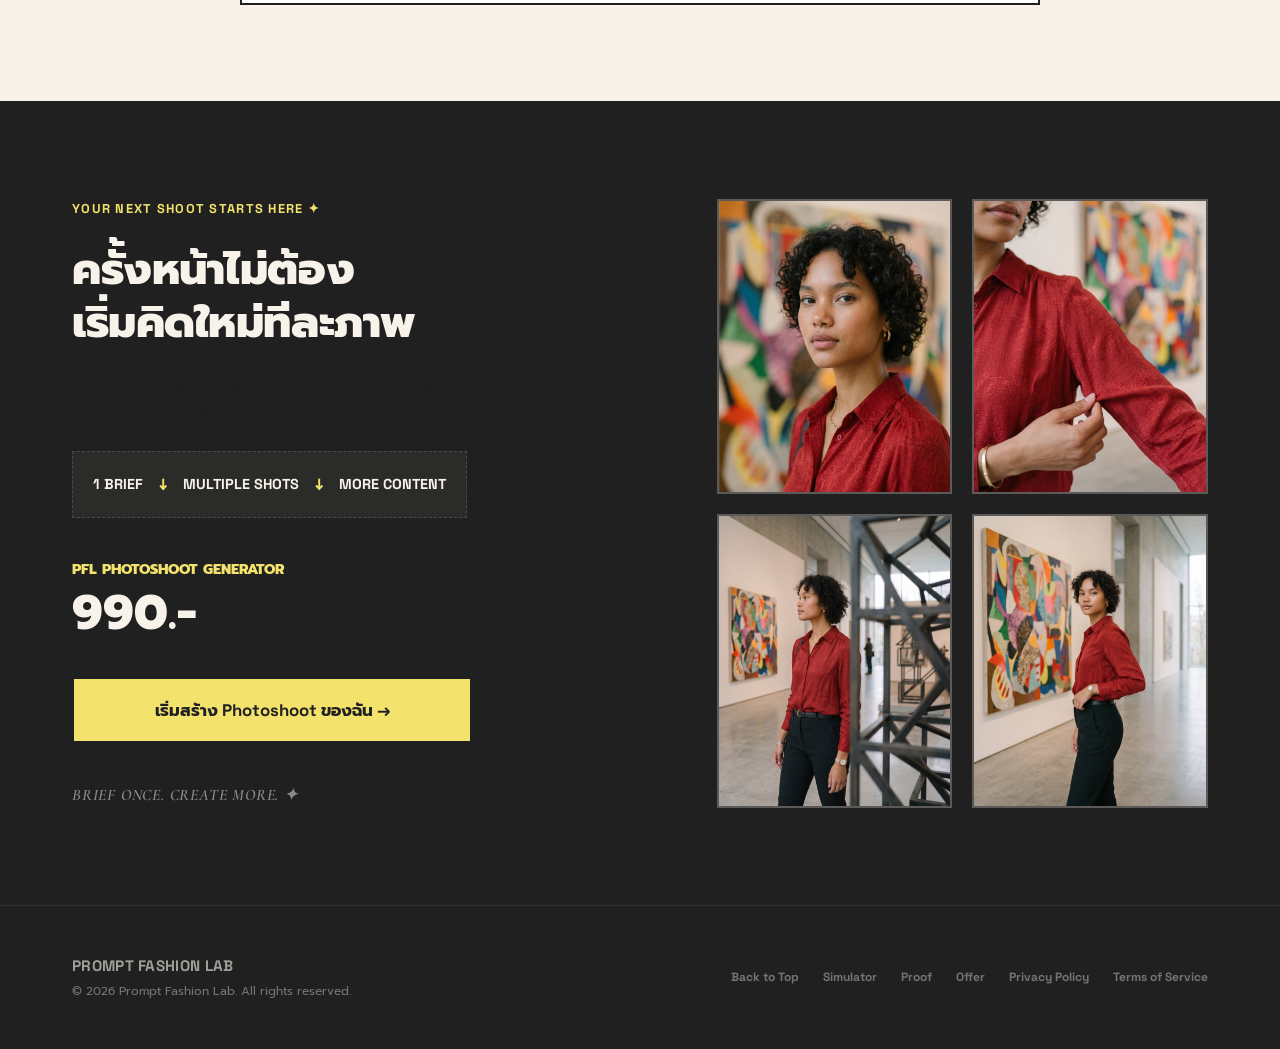
==== commit db69d83a: "เปลี่ยนราคา subscription" ====
--- a/index.html
+++ b/index.html
@@ -949,7 +949,7 @@
         <!-- 2 Affordable -->
         <div class="afford-card">
           <h3>AFFORDABLE</h3>
-          <p class="text-balance-thai"><strong>งบเริ่มต้นสำหรับ AI ที่แนะนำใช้สร้างภาพแฟชั่นไม่ถึง 300 บาท/เดือน</strong> ไม่มีความจำเป็นต้องใช้ AI ที่ Subscription แพง</p>
+          <p class="text-balance-thai"><strong>งบเริ่มต้นสำหรับ AI ที่แนะนำใช้สร้างภาพแฟชั่นไม่ถึง 500 บาท/เดือน</strong> ไม่มีความจำเป็นต้องใช้ AI ที่ Subscription แพง</p>
         </div>
 
         <!-- 3 Beginner -->
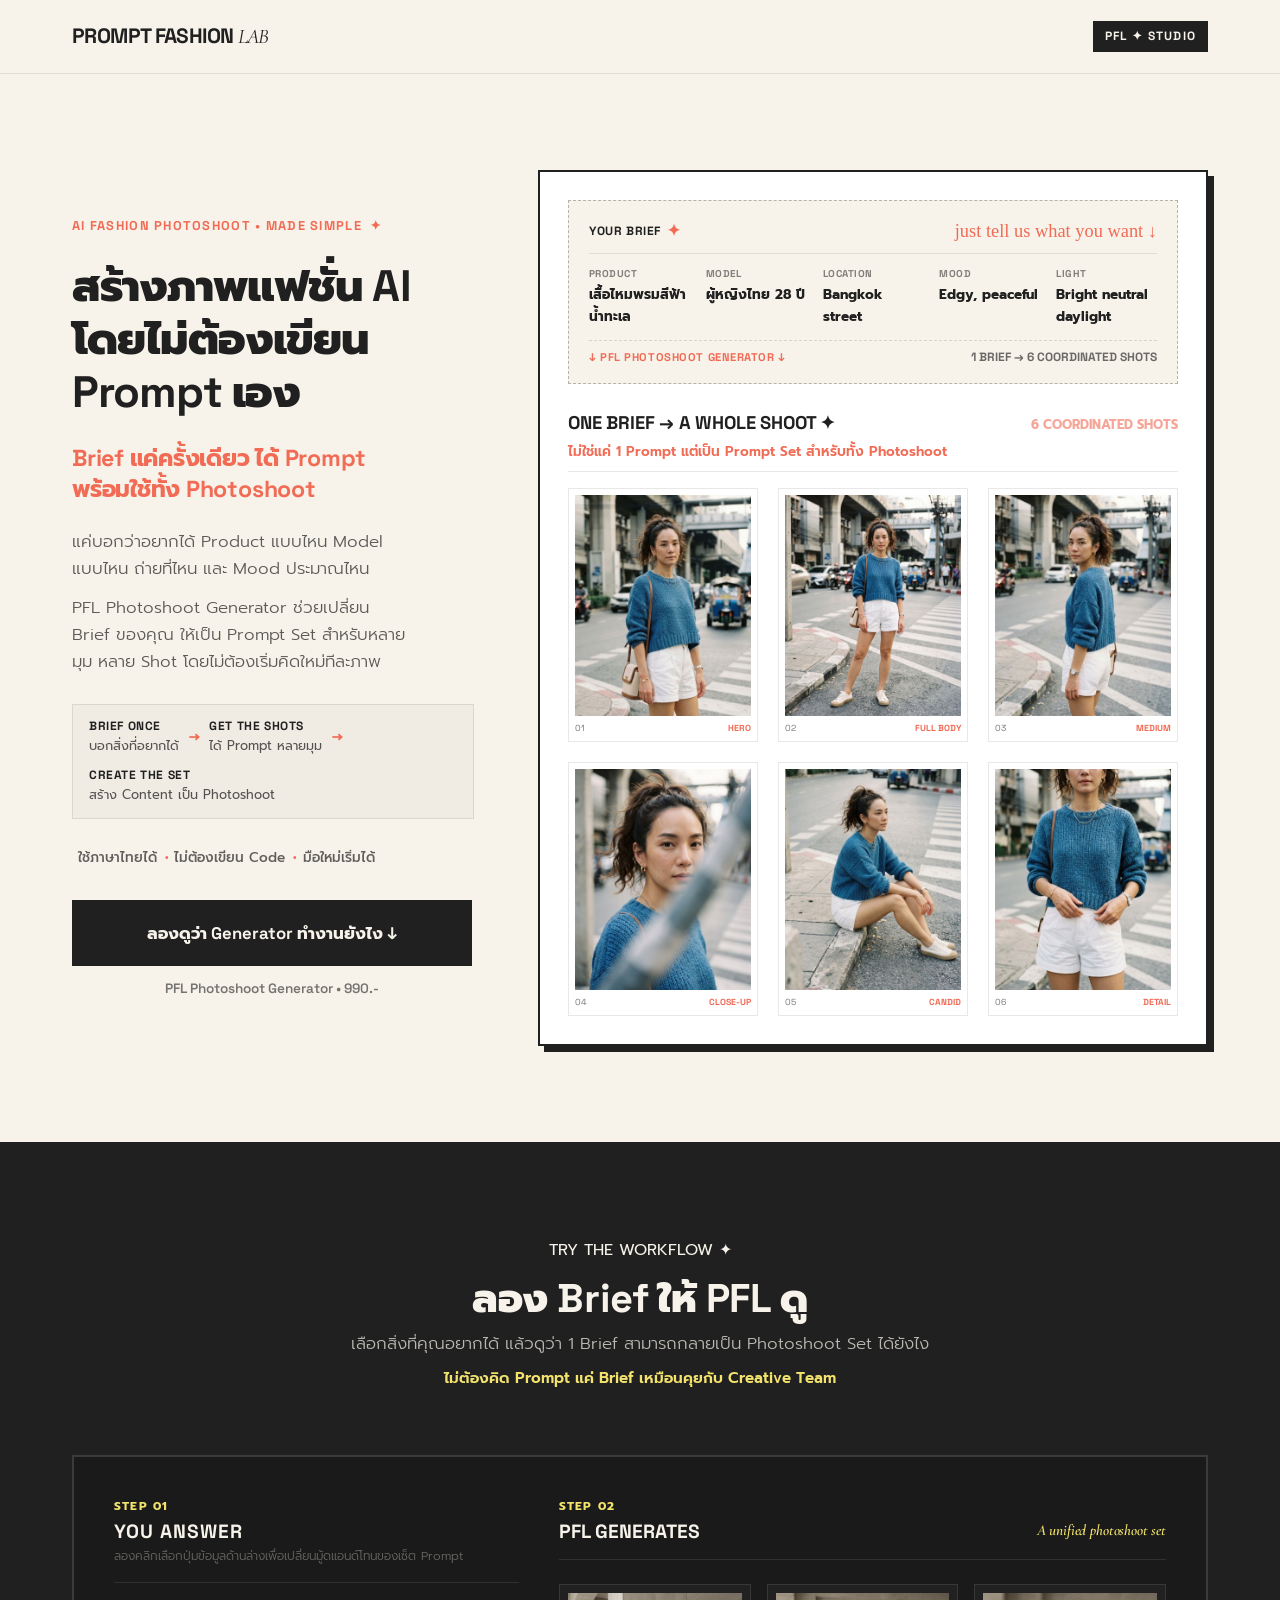
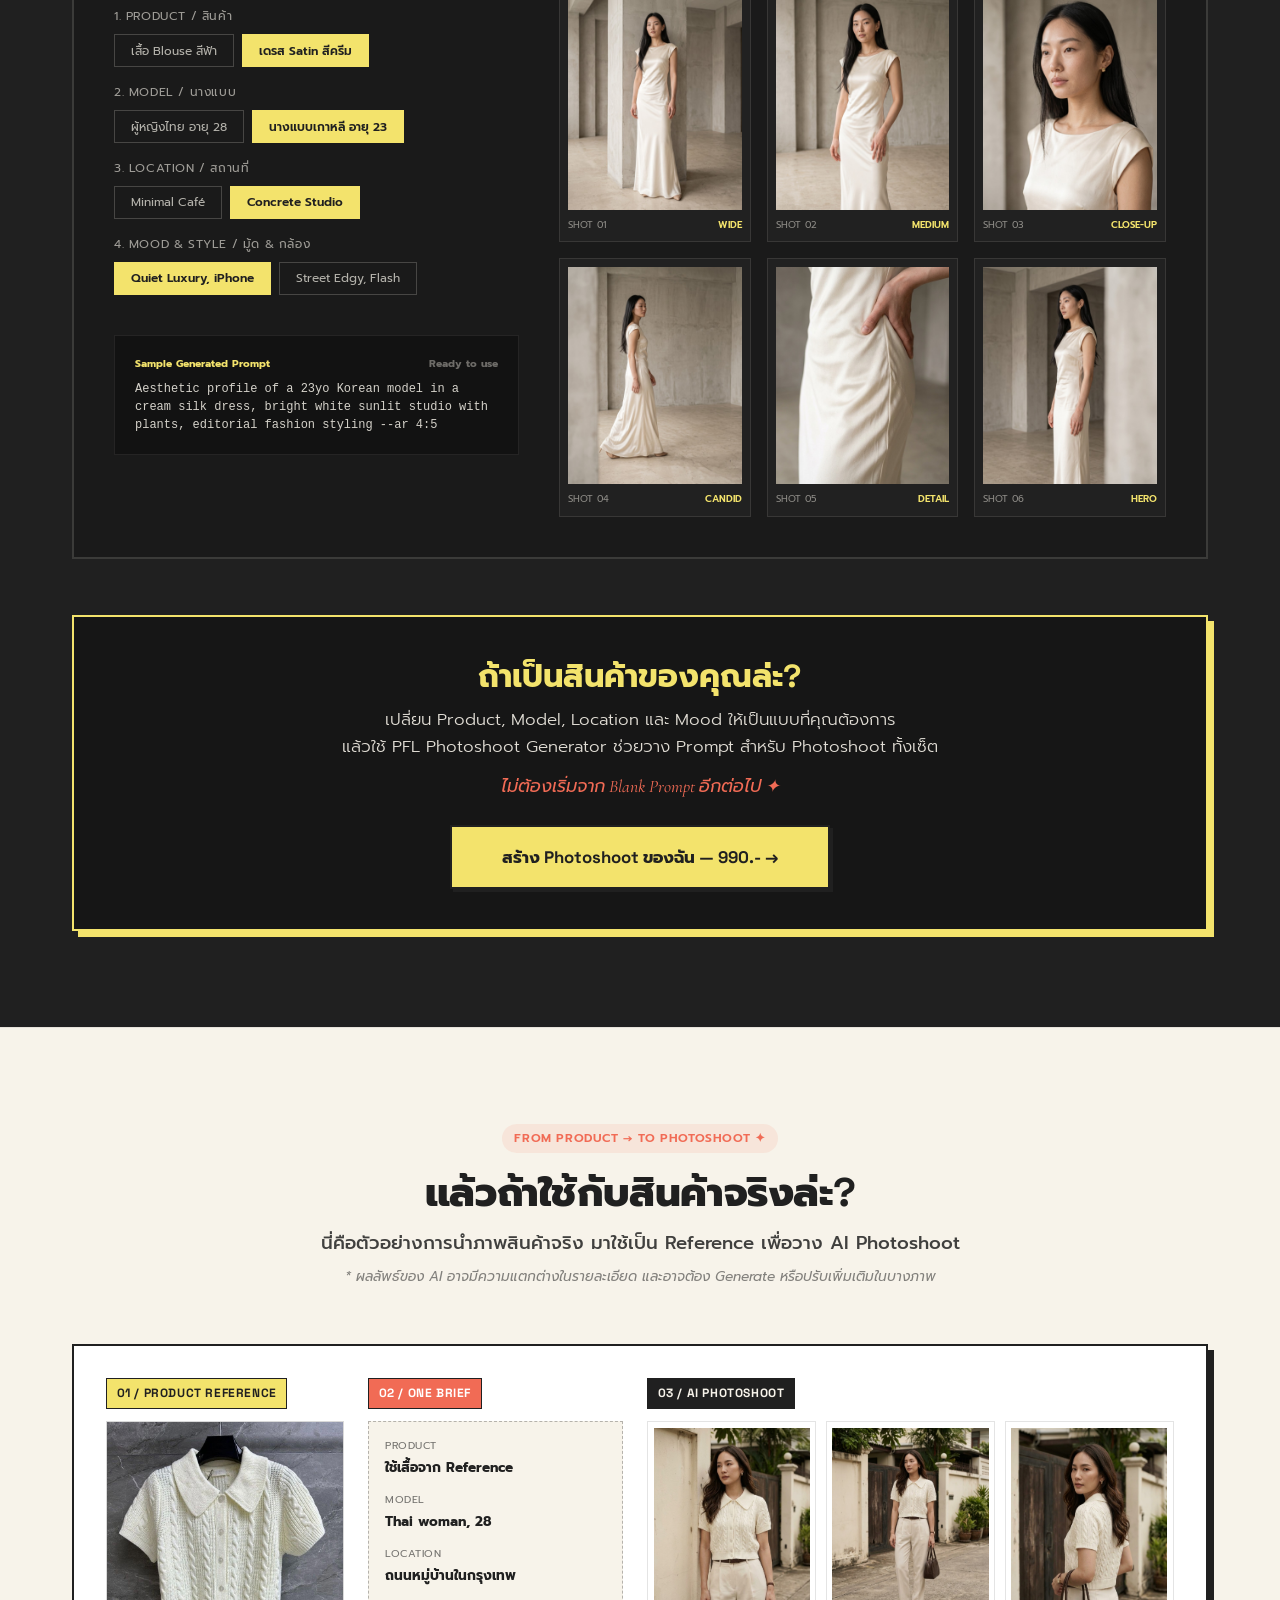
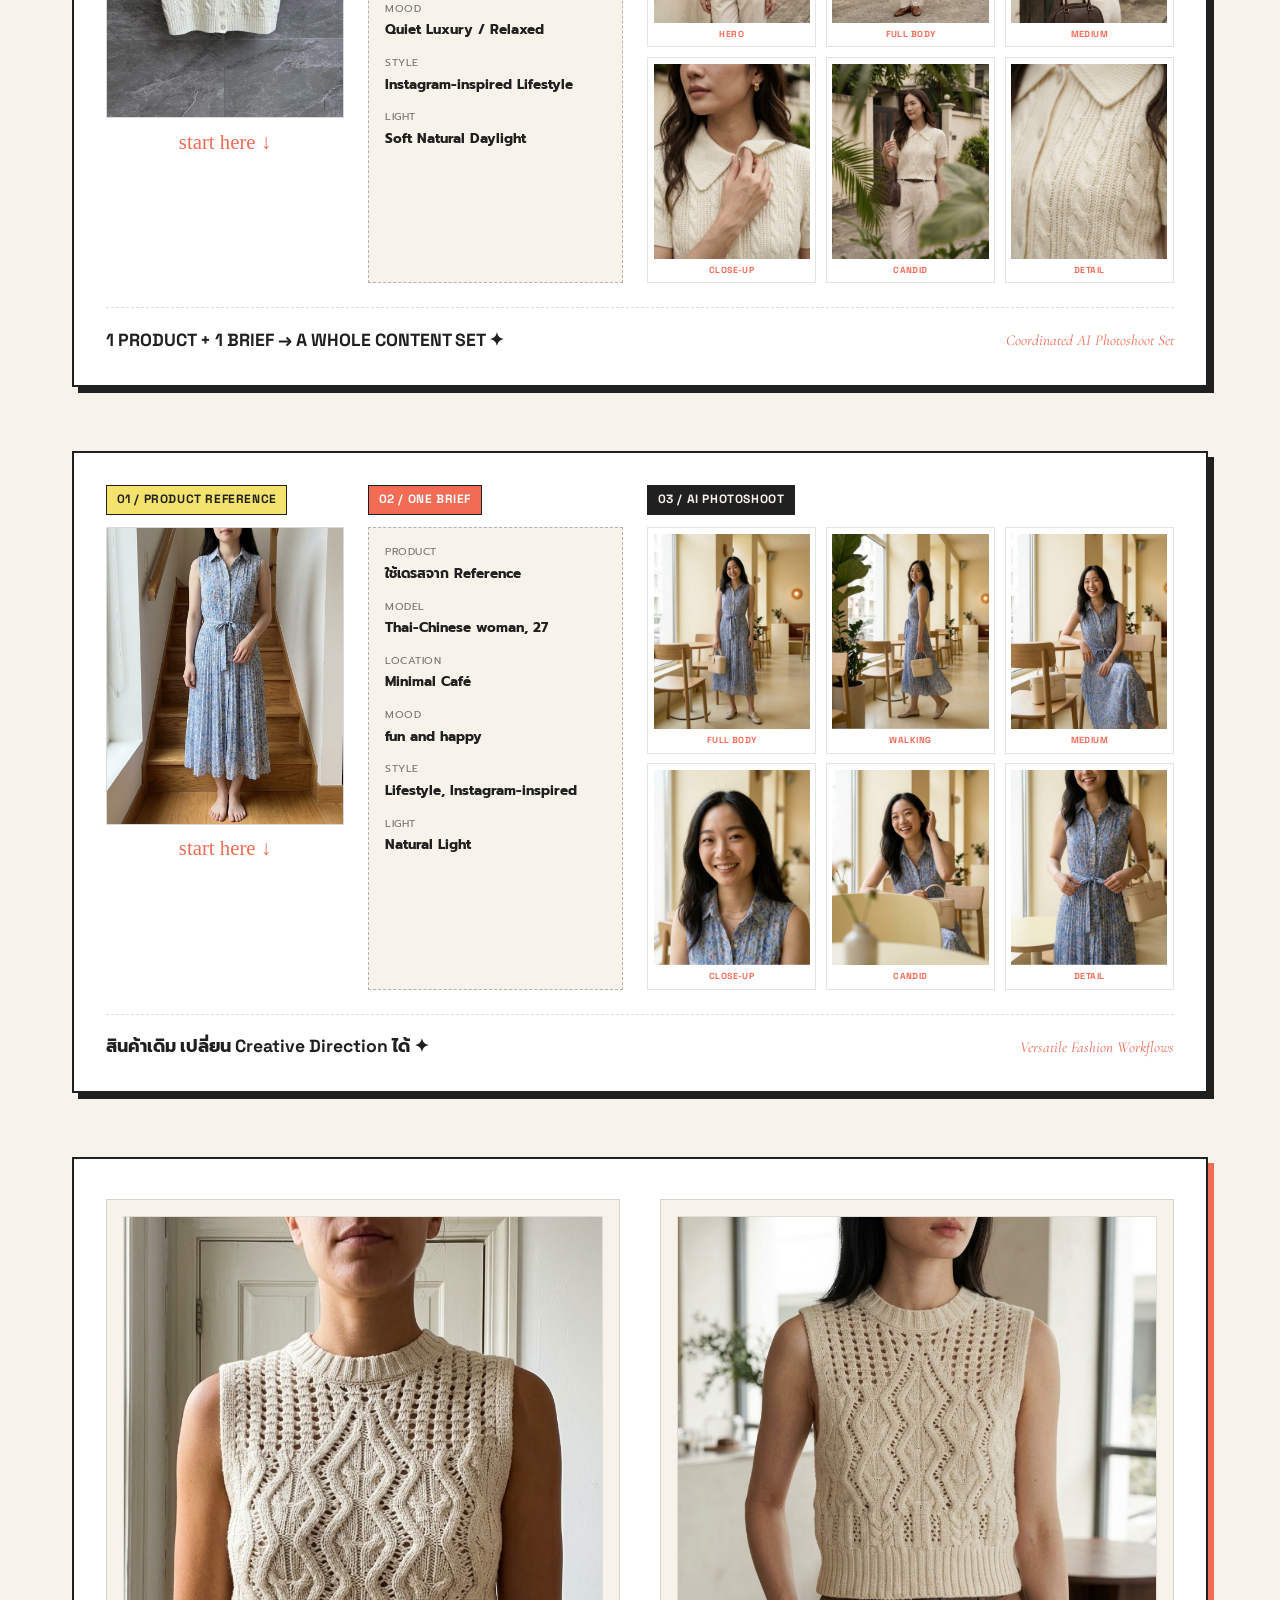
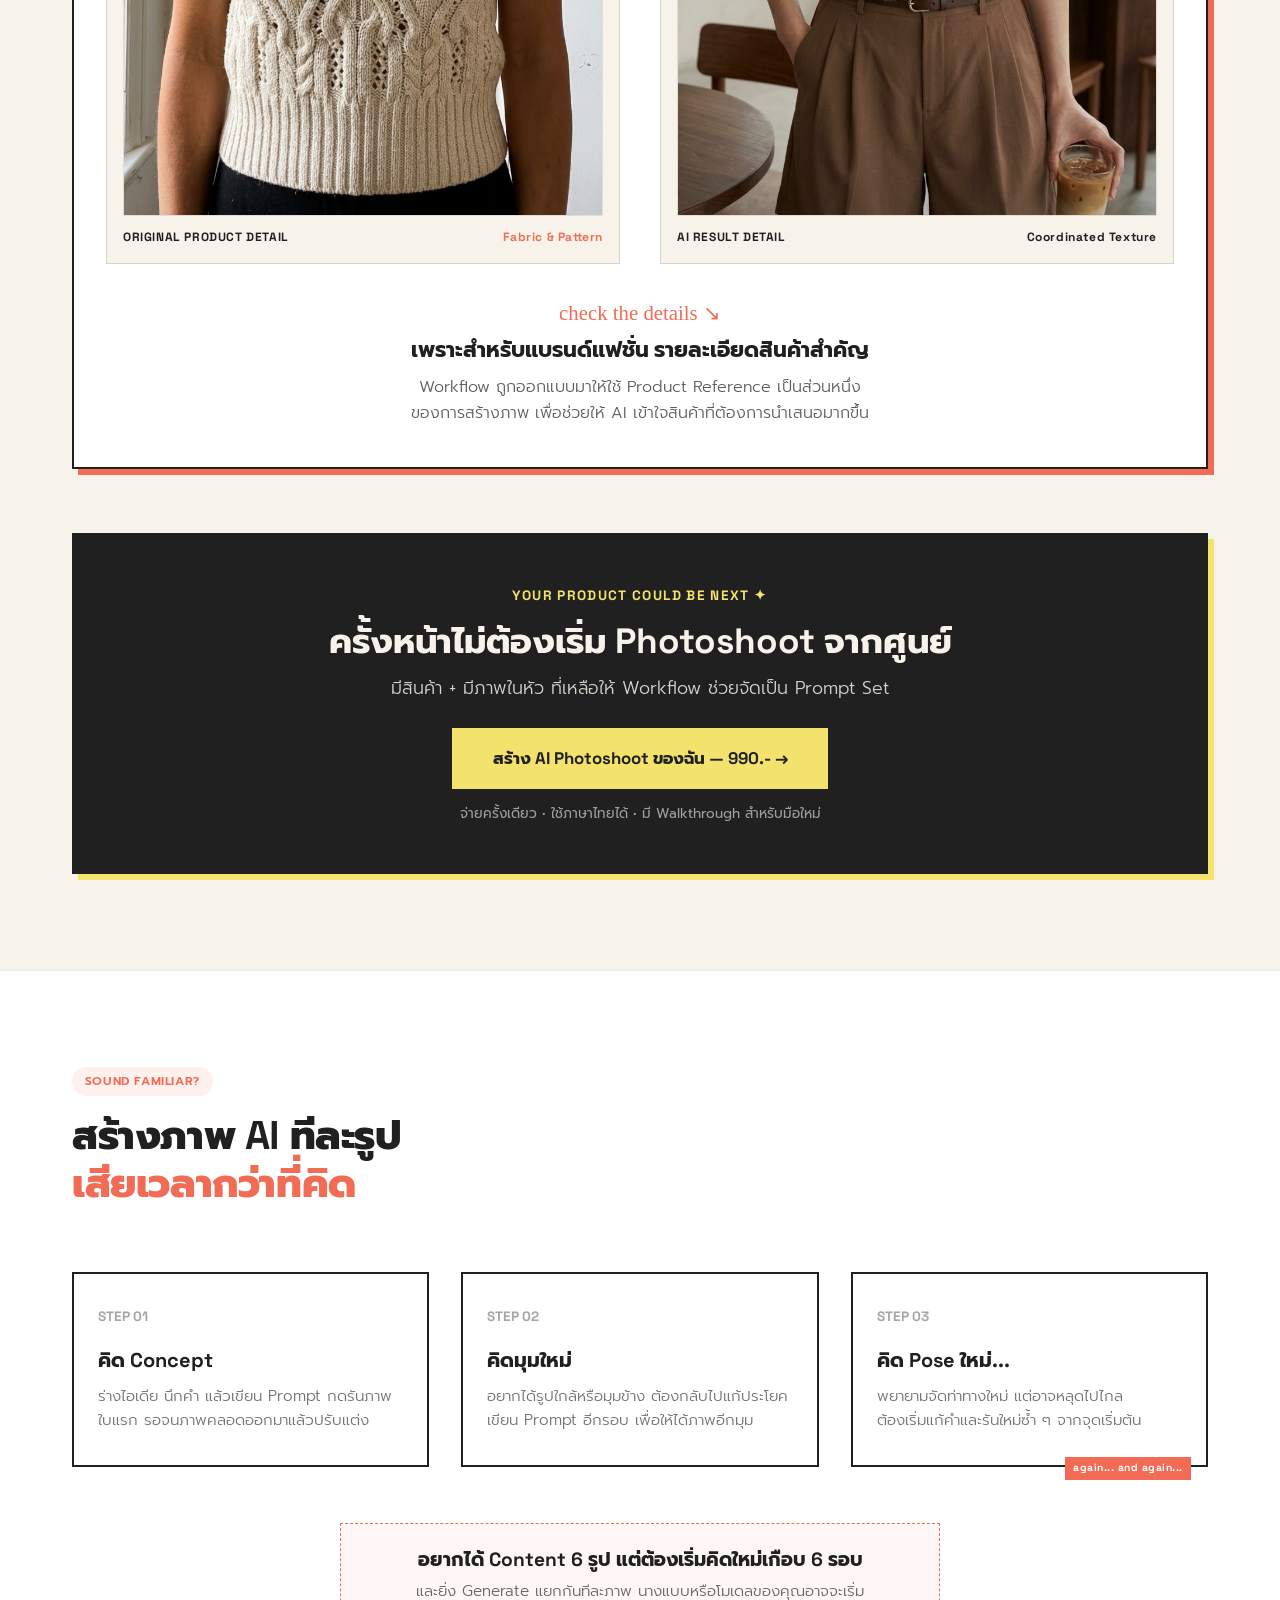
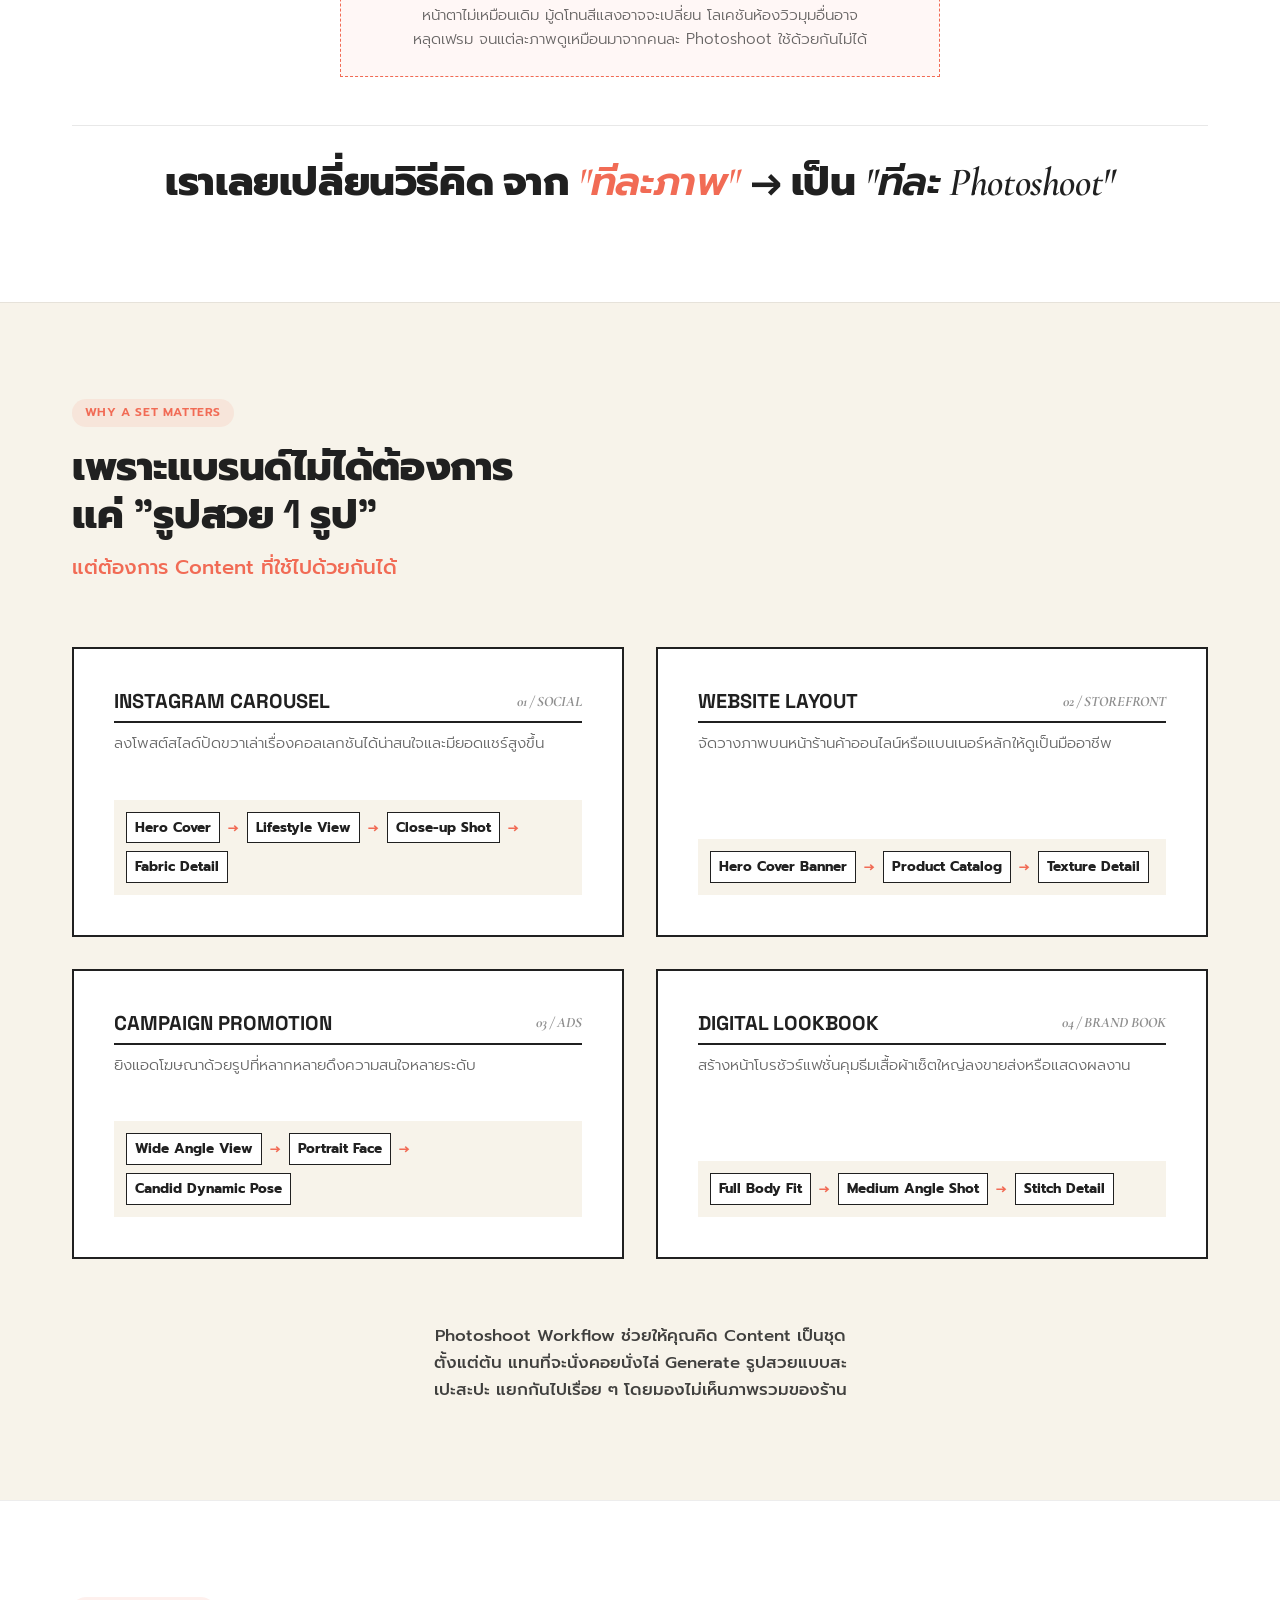
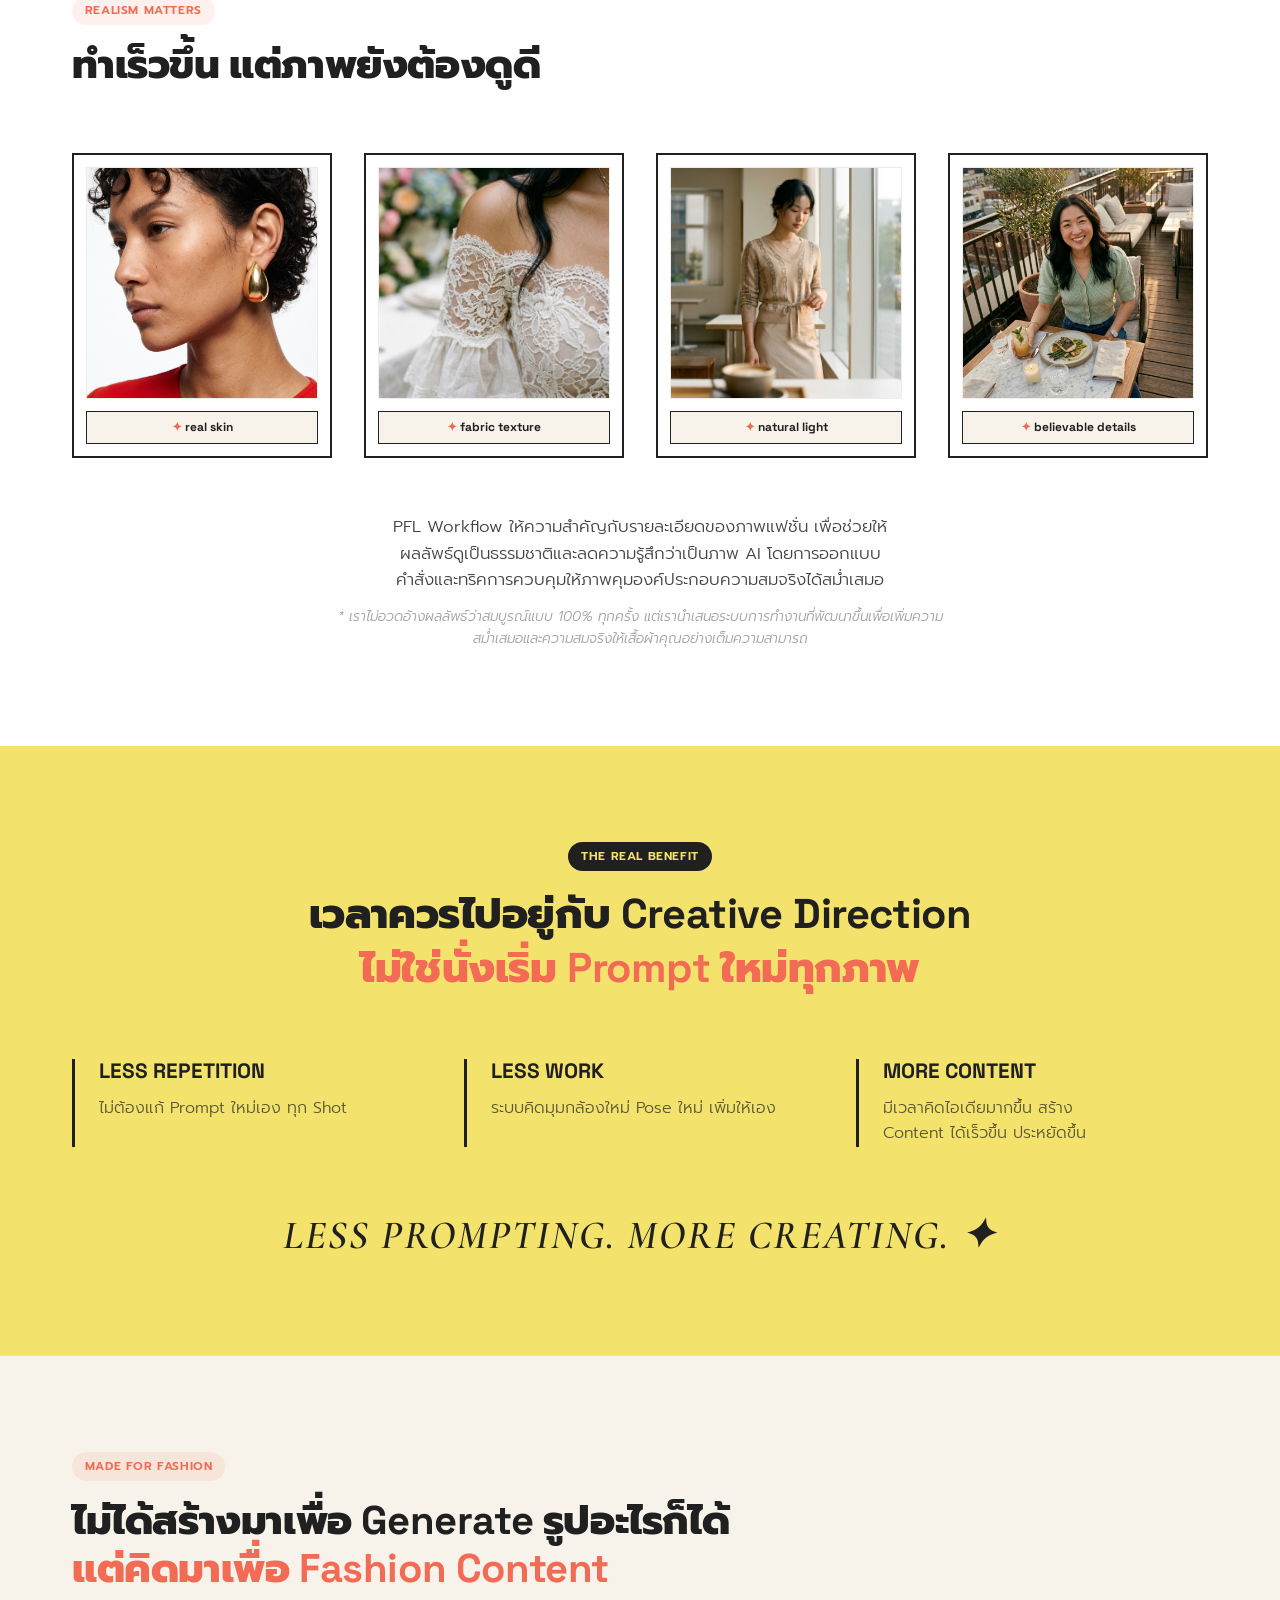
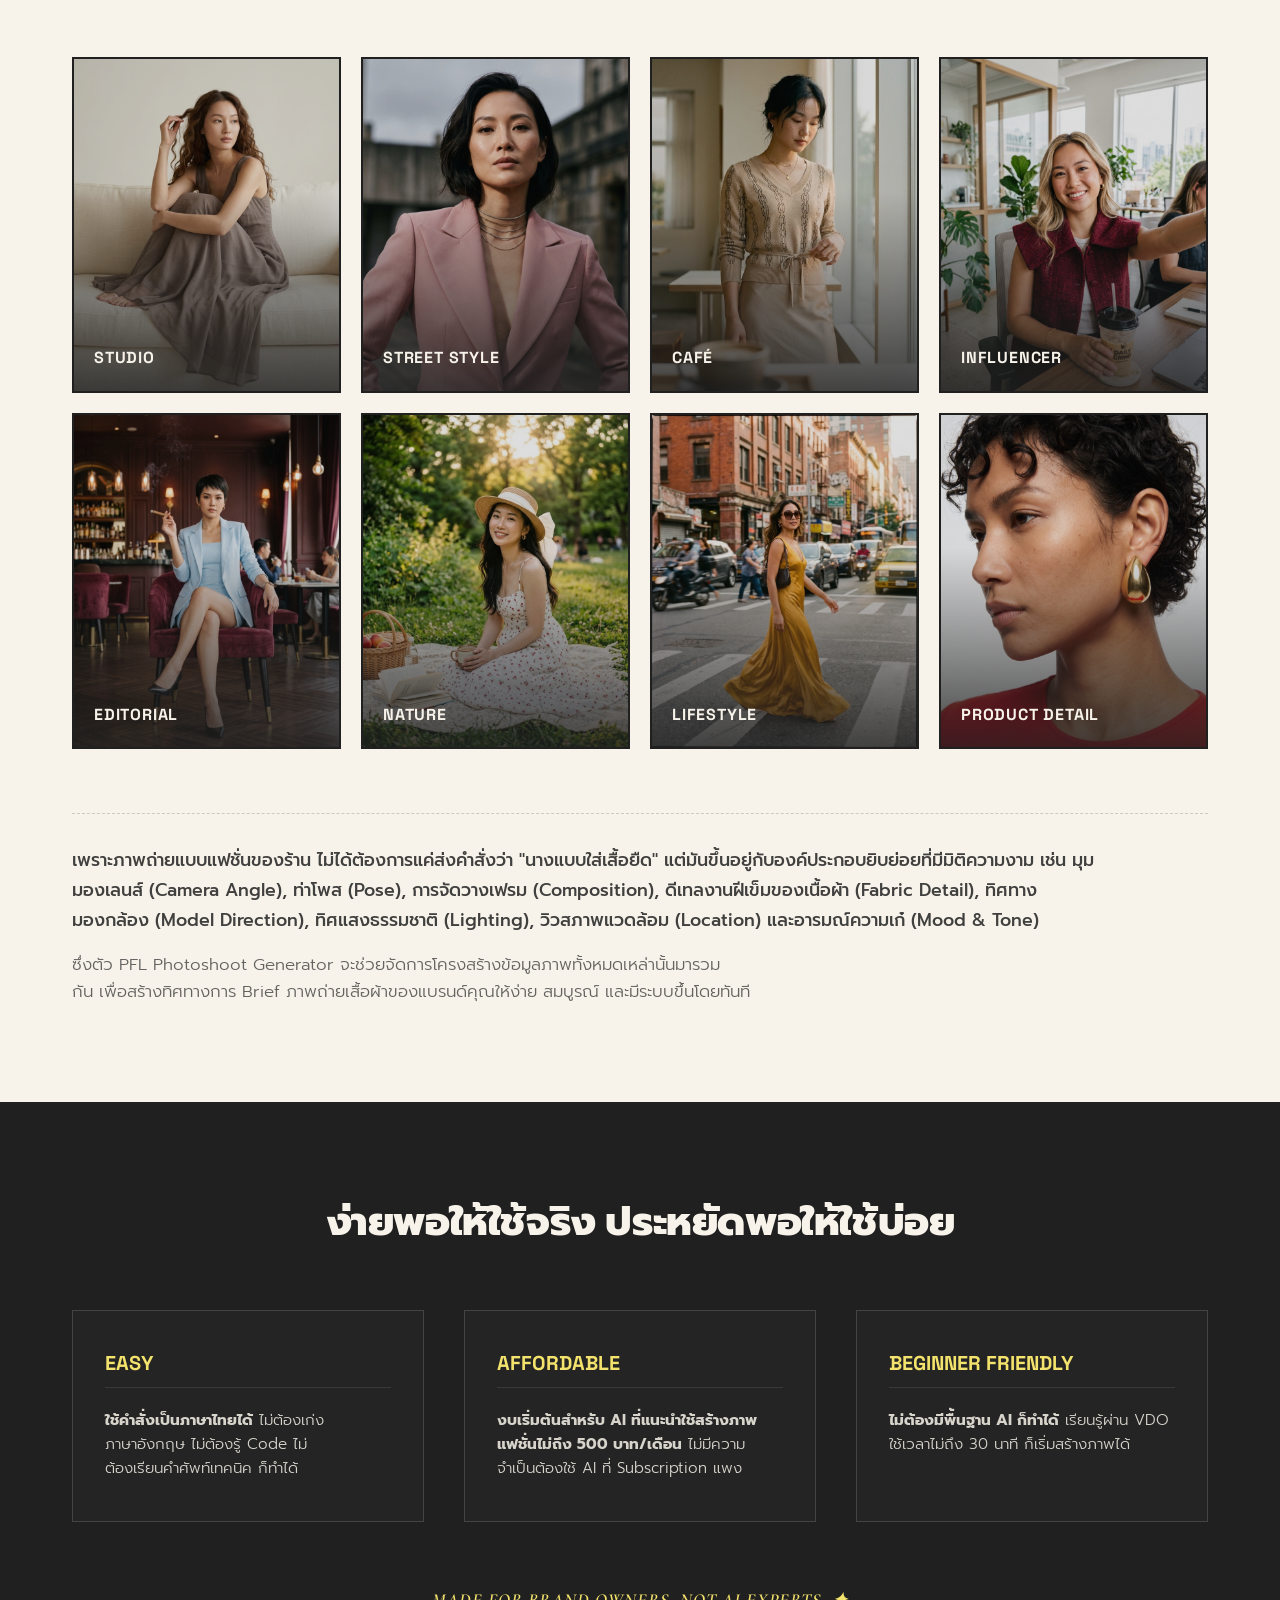
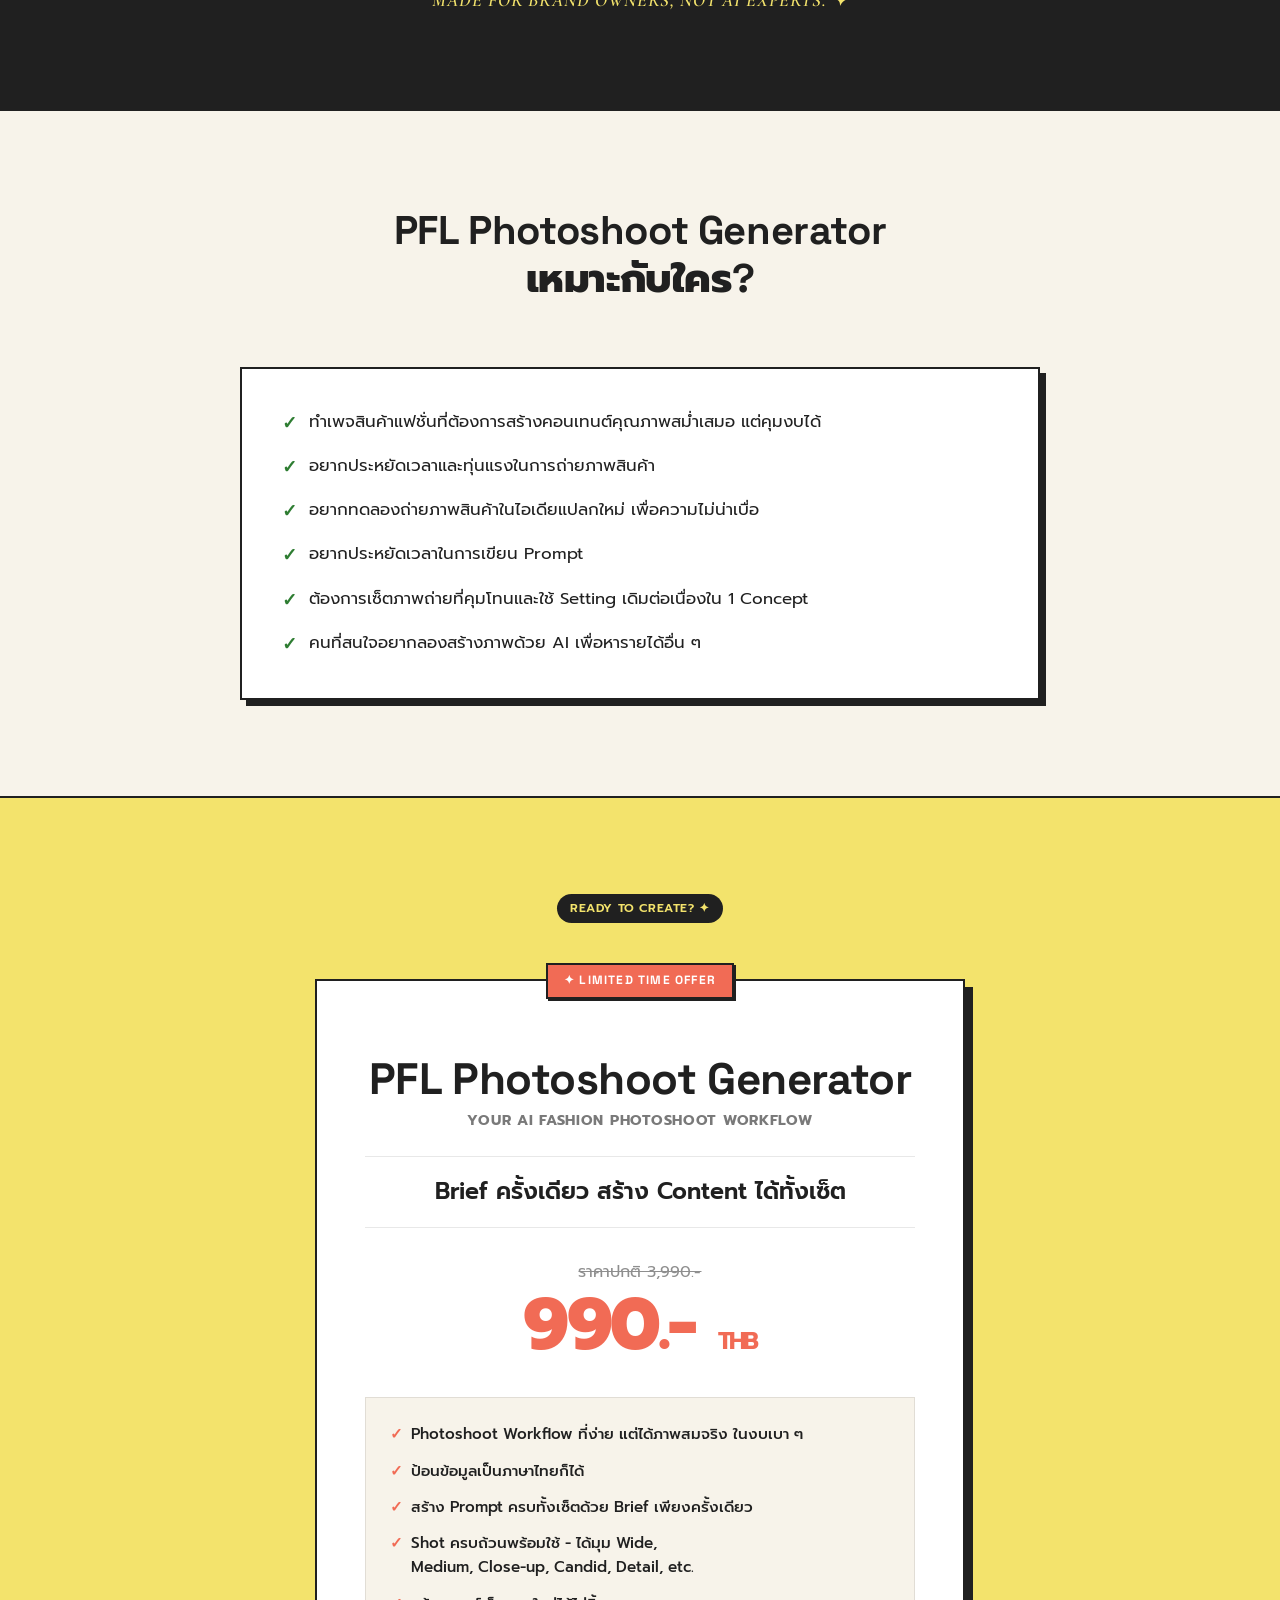
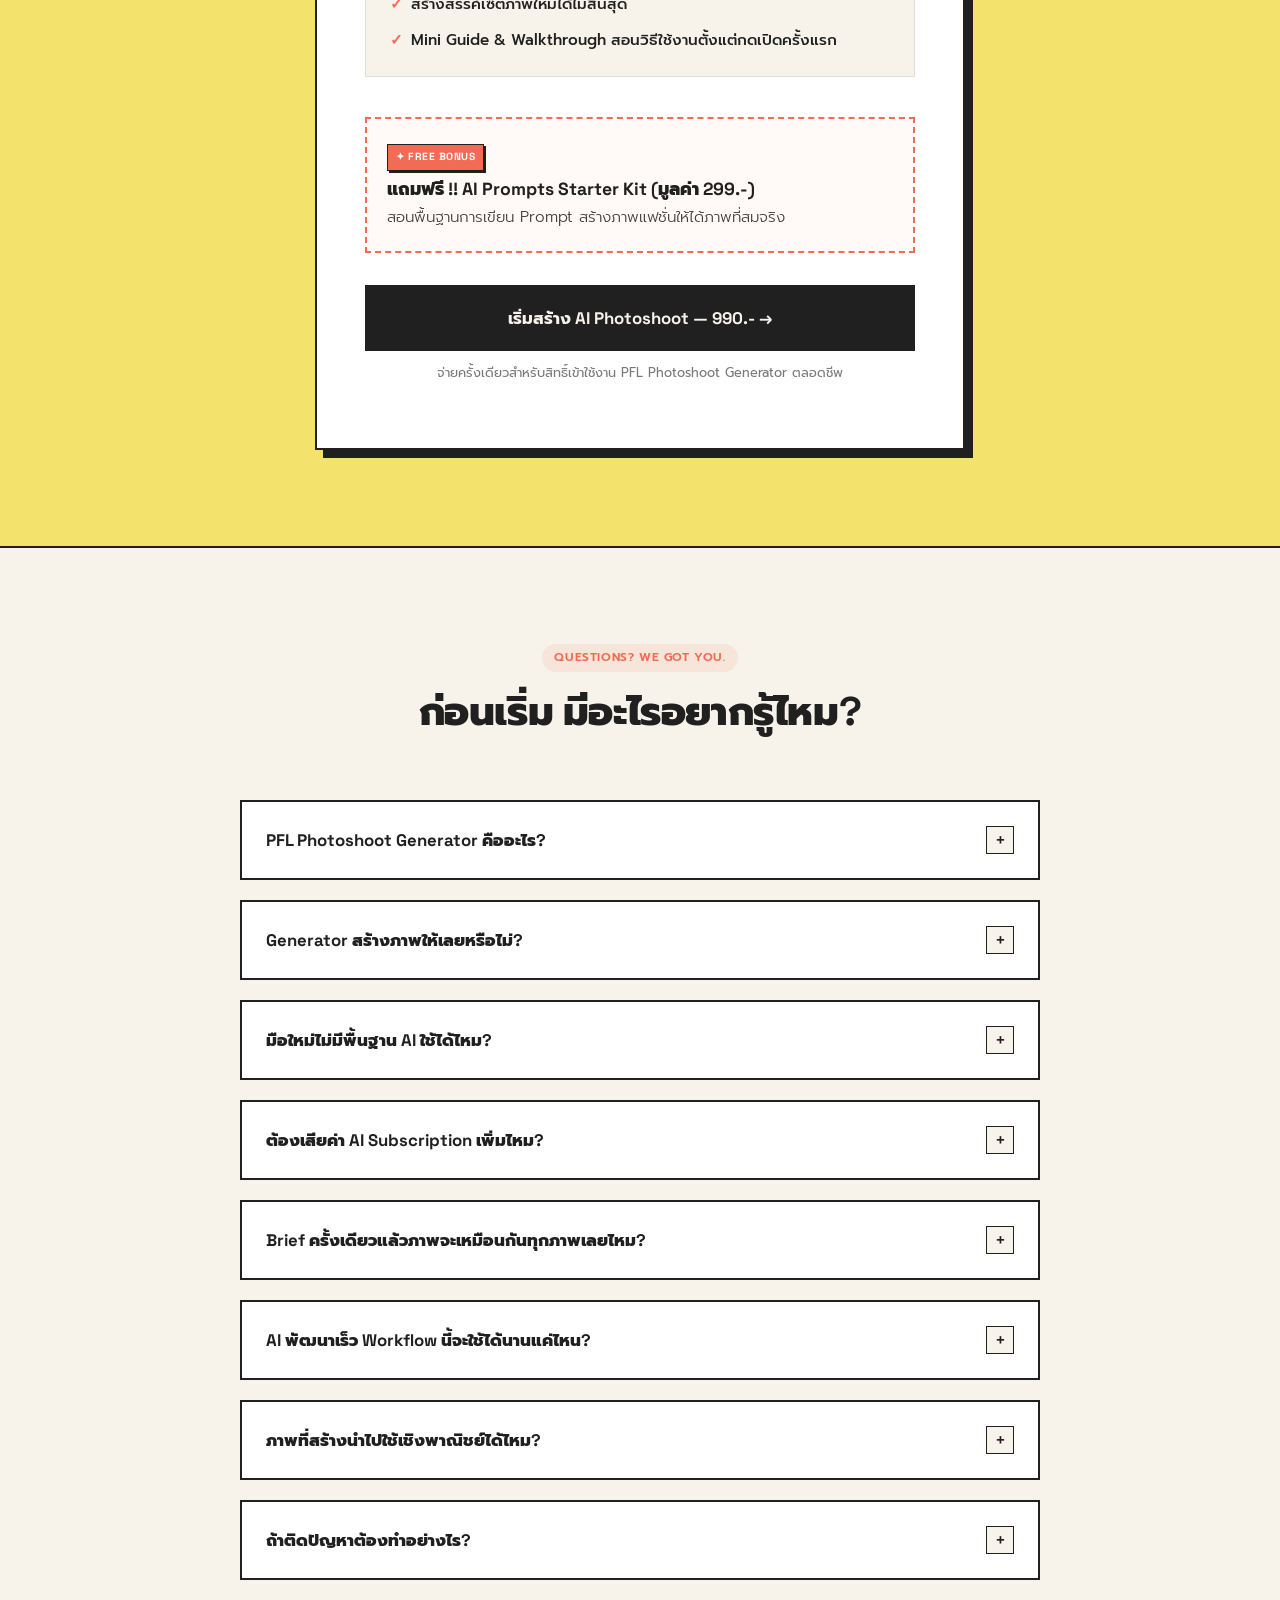
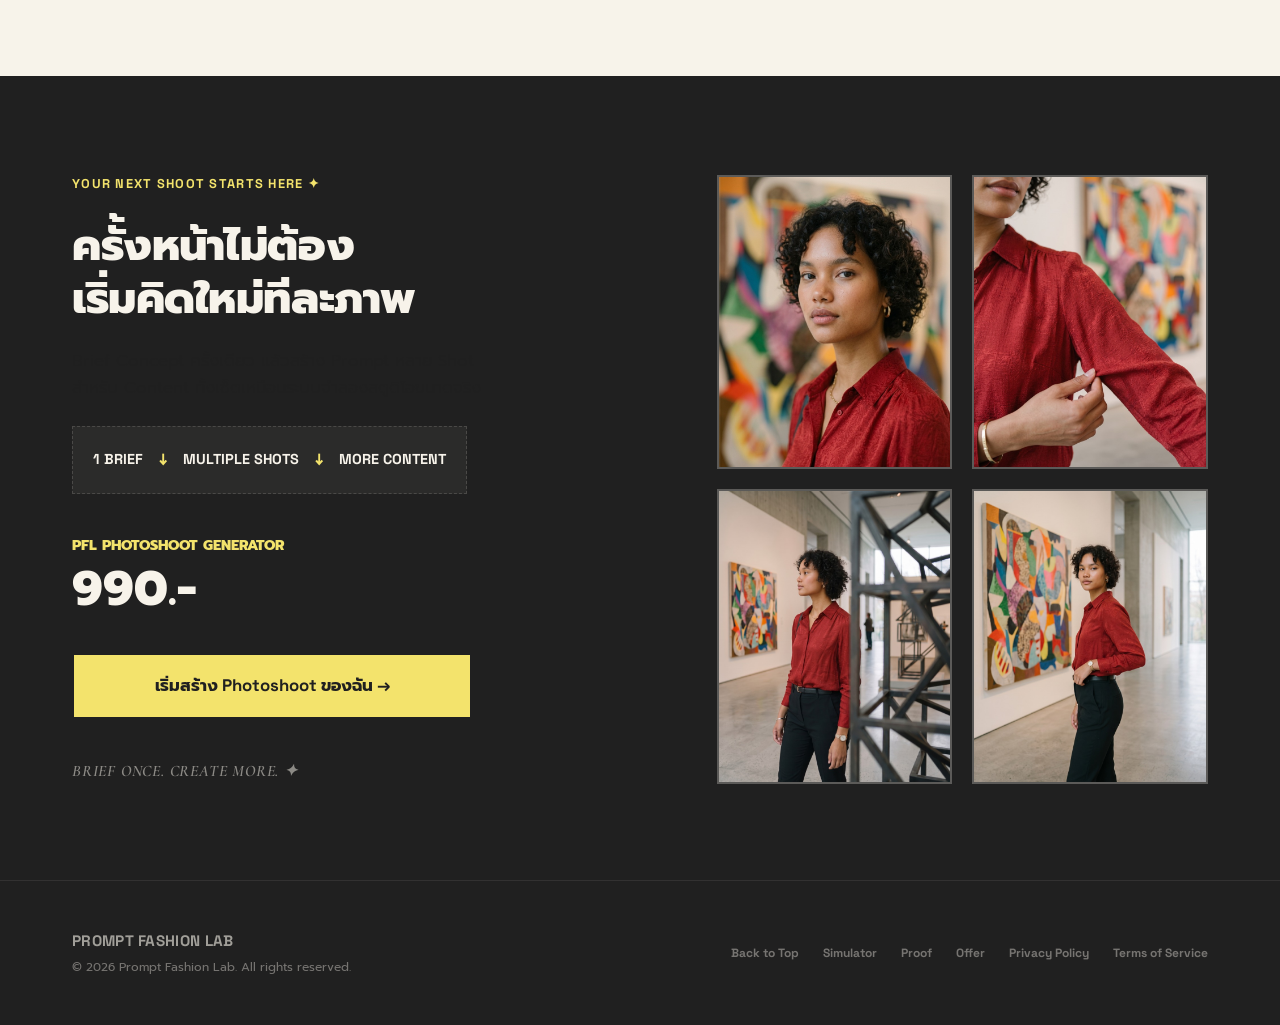
==== commit 0606a6f6: "แก้ "เจ้าของแบรนด์"" ====
--- a/index.html
+++ b/index.html
@@ -981,12 +981,12 @@
 
       <div class="audience-container reveal">
         <ul class="audience-list">
-          <li class="text-balance-thai">เจ้าของแบรนด์ที่ ต้องการสร้างคอนเทนต์คุณภาพสม่ำเสมอ แต่คุมงบได้</li>
-          <li class="text-balance-thai">อยากประหยัดเวลา และ ทุ่นแรง ในการถ่ายภาพสินค้า</li>
-          <li class="text-balance-thai">อยากทดลองถ่ายภาพสินค้าในไอเดียแปลกใหม่ เพื่อความไม่น่าเบื่อ</li>
-          <li class="text-balance-thai">อยากประหยัดเวลาในการเขียน Prompt</li>
-          <li class="text-balance-thai">ต้องการเซ็ตภาพถ่ายที่คุมที่ใช้ Setting เดิมต่อเนื่องใน 1 Concept</li>
-          <li class="text-balance-thai">คนที่สนใจอยากลองสร้างภาพด้วย AI เพื่อหารายได้อื่น ๆ</li>
+          <li><span>ทำเพจสินค้าแฟชั่นที่ต้องการสร้างคอนเทนต์คุณภาพสม่ำเสมอ แต่คุมงบได้</span></li>
+          <li><span>อยากประหยัดเวลาและทุ่นแรงในการถ่ายภาพสินค้า</span></li>
+          <li><span>อยากทดลองถ่ายภาพสินค้าในไอเดียแปลกใหม่ เพื่อความไม่น่าเบื่อ</span></li>
+          <li><span>อยากประหยัดเวลาในการเขียน Prompt</span></li>
+          <li><span>ต้องการเซ็ตภาพถ่ายที่คุมโทนและใช้ Setting เดิมต่อเนื่องใน 1 Concept</span></li>
+          <li><span>คนที่สนใจอยากลองสร้างภาพด้วย AI เพื่อหารายได้อื่น ๆ</span></li>
         </ul>
       </div>
     </div>
@@ -1105,7 +1105,7 @@
             <div class="faq-answer-inner">
               <p>PFL Photoshoot Generator และแพลตฟอร์มผู้ให้บริการ AI สร้างภาพทำงานแยกออกเป็นคนละส่วนกันค่ะ</p>
               <p>คุณสามารถเริ่มทดลองทำจริงผ่านแพ็กเกจแบบฟรี (Free Package) ของแพลตฟอร์มที่เราคัดเลือกมาแนะนำไว้ได้ก่อน แต่อาจมีขีดจำกัดโควตาจำนวนภาพ หรือฟังก์ชันเสริมบางตัว</p>
-              <p>หากเริ่มสร้างจริงจังในภายหลัง สามารถเปลี่ยนเป็นแพ็กเกจจ่ายรายเดือนสำหรับงานปริมาณมาก โดยมีแพลตฟอร์มแนะนำในราคาประหยัดงบประเมินเฉลี่ยต่ำกว่า 300 บาทต่อเดือนค่ะ</p>
+              <p>หากเริ่มสร้างจริงจังในภายหลัง สามารถเปลี่ยนเป็นแพ็กเกจจ่ายรายเดือนสำหรับงานปริมาณมาก โดยมีแพลตฟอร์มแนะนำในราคาประหยัดงบประเมินเฉลี่ยต่ำกว่า 500 บาทต่อเดือนค่ะ</p>
             </div>
           </div>
         </div>
--- a/styles.css
+++ b/styles.css
@@ -74,8 +74,9 @@
 }
 
 .text-balance-thai {
-  word-break: keep-all;
+  word-break: normal;
   overflow-wrap: break-word;
+  text-wrap: balance;
 }
 
 .italic-serif {
@@ -1379,14 +1380,23 @@
   display: flex;
   flex-direction: column;
   gap: 1rem;
-  margin-bottom: 2rem;
+  margin-bottom: 0;
 }
 
 .audience-list li {
   font-size: 1.05rem;
   display: flex;
-  align-items: start;
+  align-items: flex-start;
   gap: 0.75rem;
+}
+
+.audience-list li span {
+  flex: 1;
+  min-width: 0;
+  line-height: 1.6;
+  word-break: normal;
+  overflow-wrap: break-word;
+  text-align: left;
 }
 
 .audience-list li::before {
@@ -1394,10 +1404,13 @@
   color: #2e7d32;
   font-weight: 800;
   flex-shrink: 0;
+  line-height: 1.6;
+  font-size: 1.1rem;
 }
 
 .audience-trust-box {
   border-top: 1px dashed rgba(32,32,32,0.2);
+  margin-top: 1.5rem;
   padding-top: 1.5rem;
   text-align: center;
 }
@@ -1405,6 +1418,33 @@
 .audience-trust-box p {
   font-size: 0.95rem;
   opacity: 0.75;
+}
+
+@media (max-width: 768px) {
+  .audience-container {
+    margin: 2rem auto 0;
+    padding: 1.5rem 1.25rem;
+    box-shadow: 4px 4px 0 var(--color-black);
+  }
+
+  .audience-list {
+    gap: 0.85rem;
+  }
+
+  .audience-list li {
+    font-size: 0.95rem;
+    gap: 0.6rem;
+  }
+
+  .audience-list li span {
+    line-height: 1.55;
+  }
+
+  .audience-list li::before {
+    font-size: 1.05rem;
+    line-height: 1.4;
+    margin-top: 0.1rem;
+  }
 }
 
 /* ==========================================================================
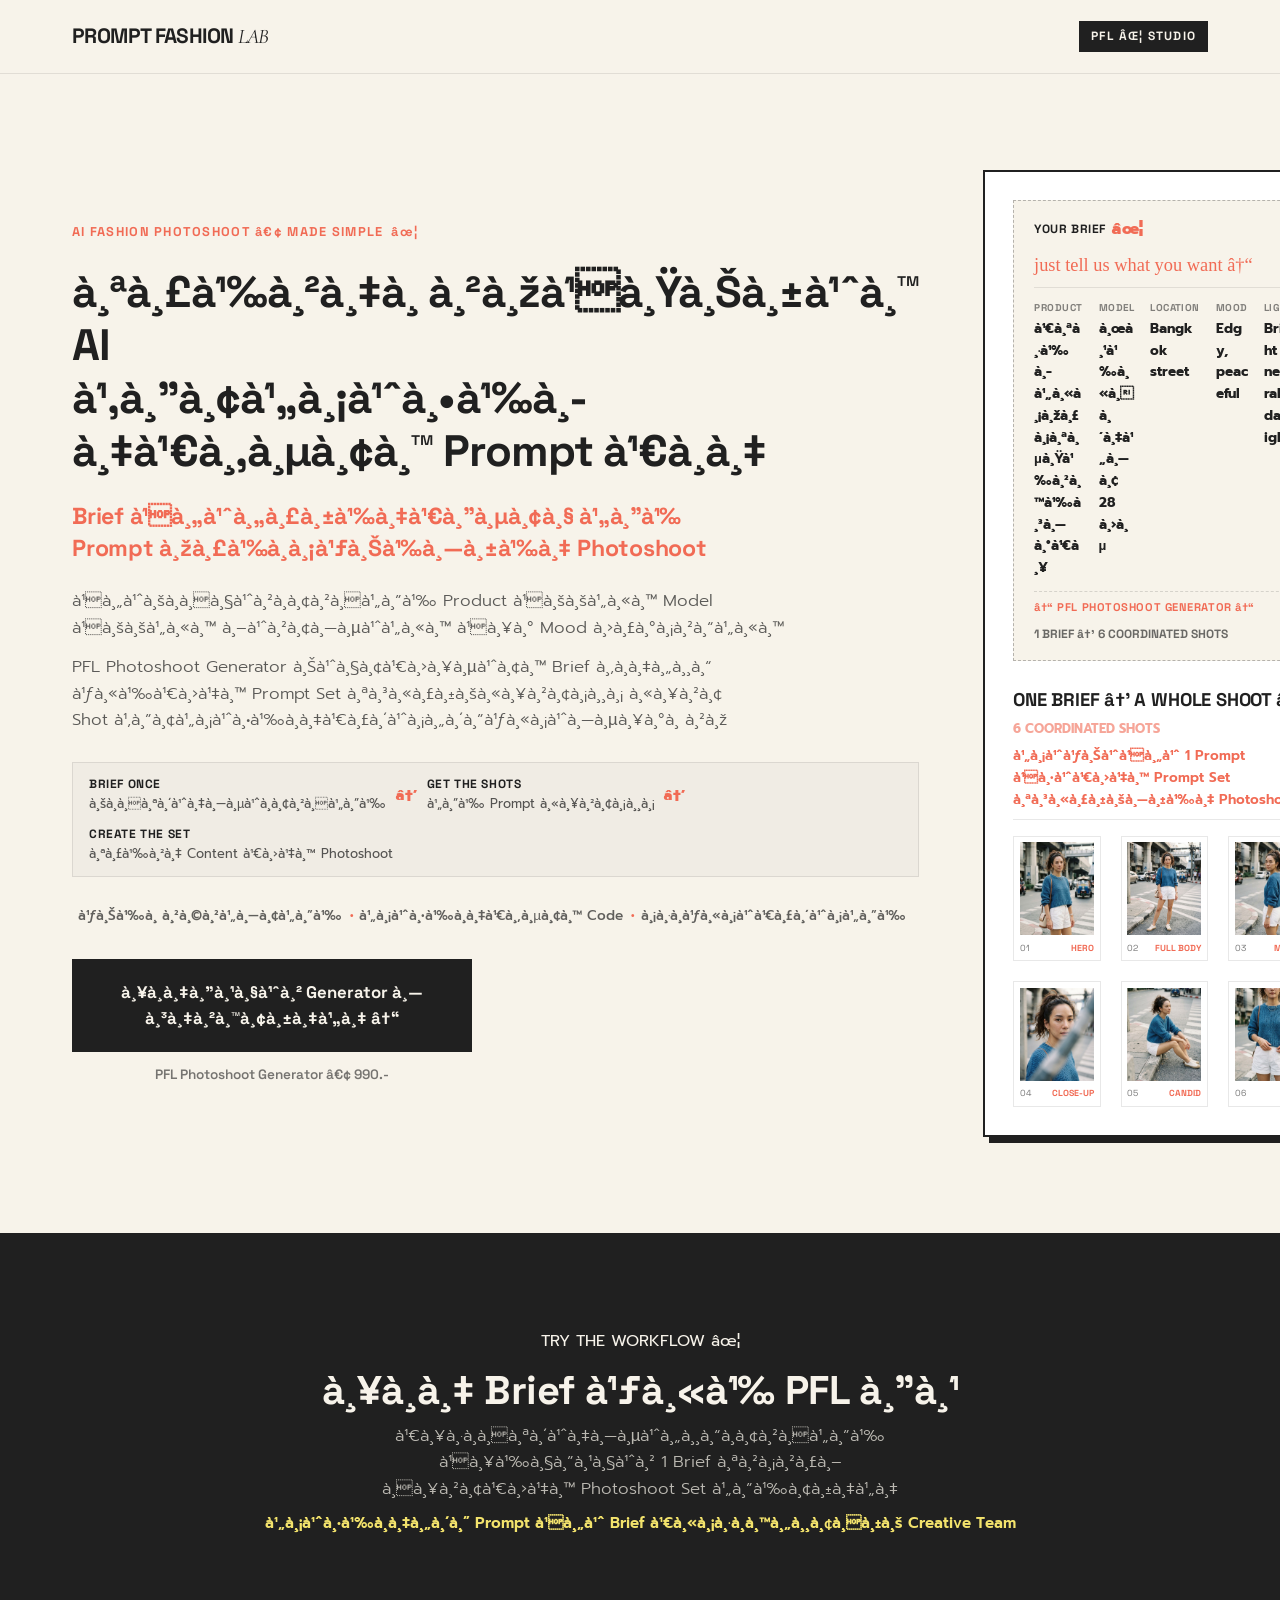
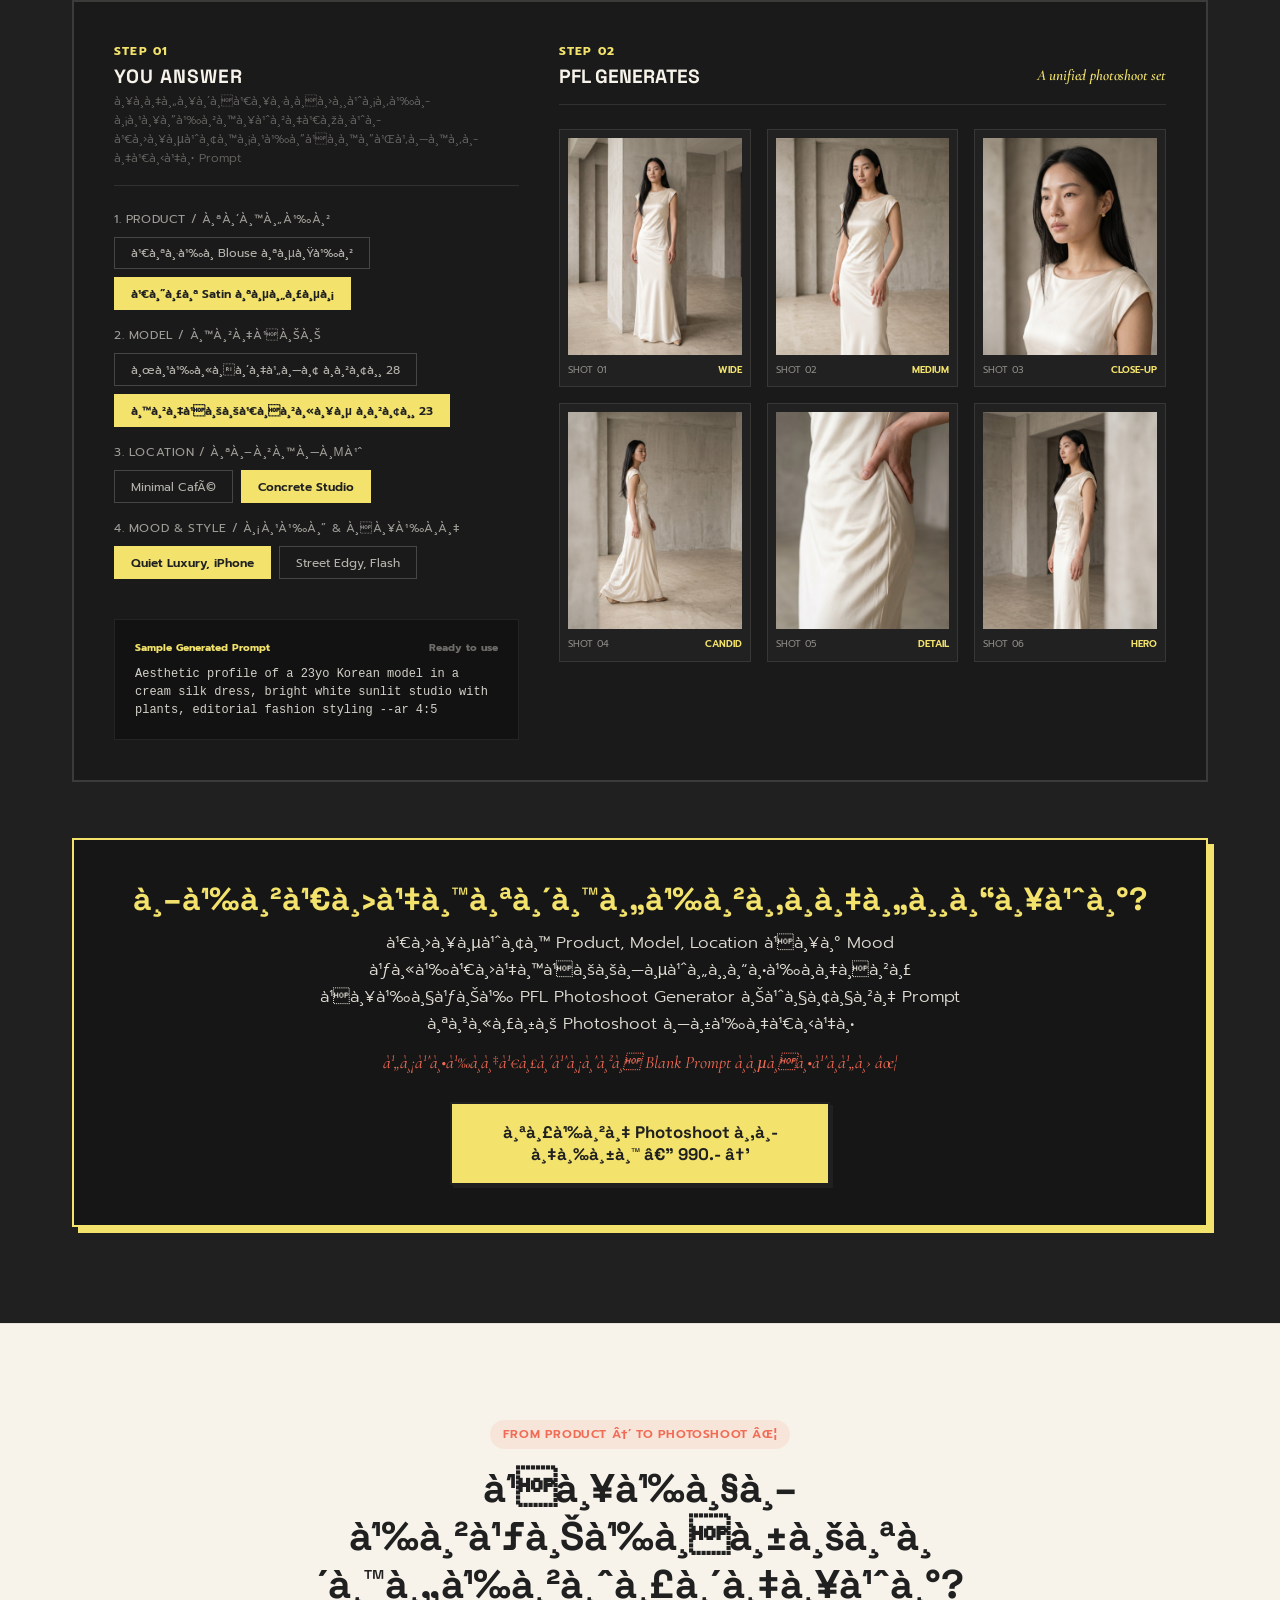
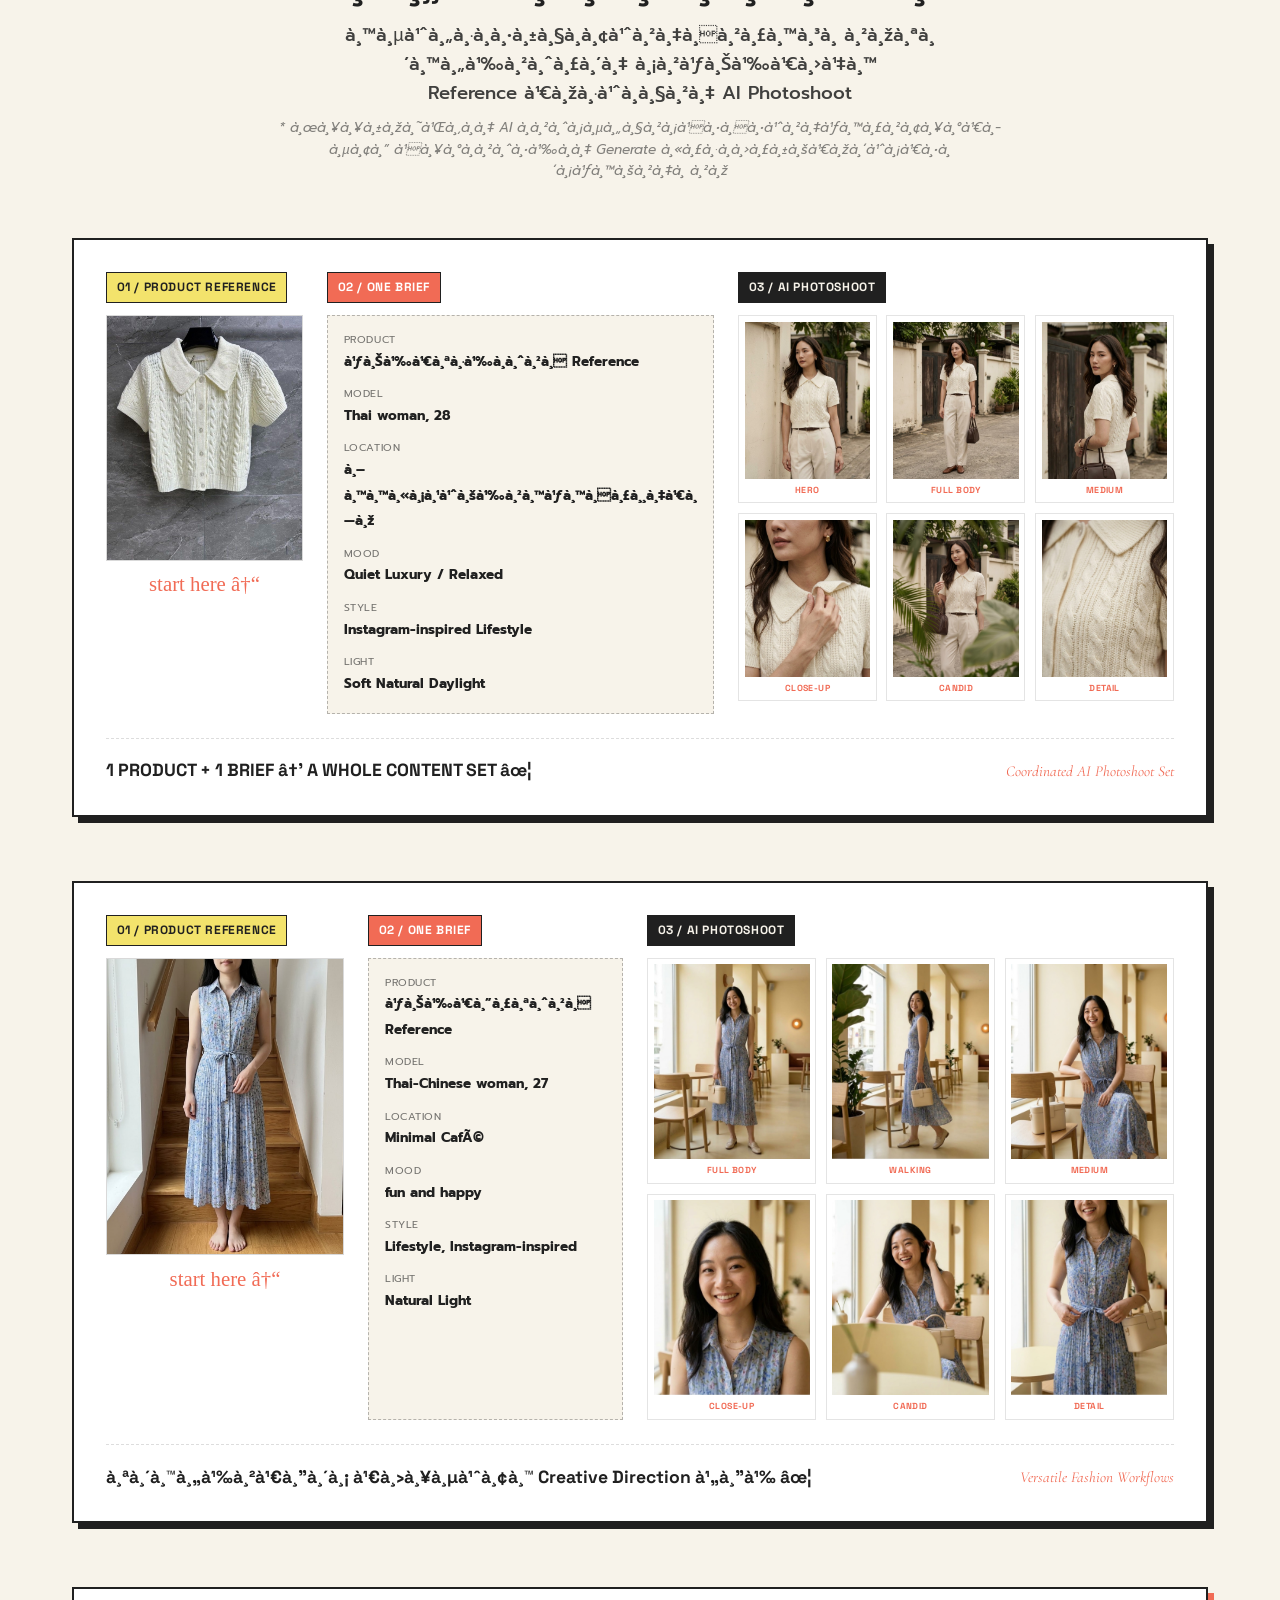
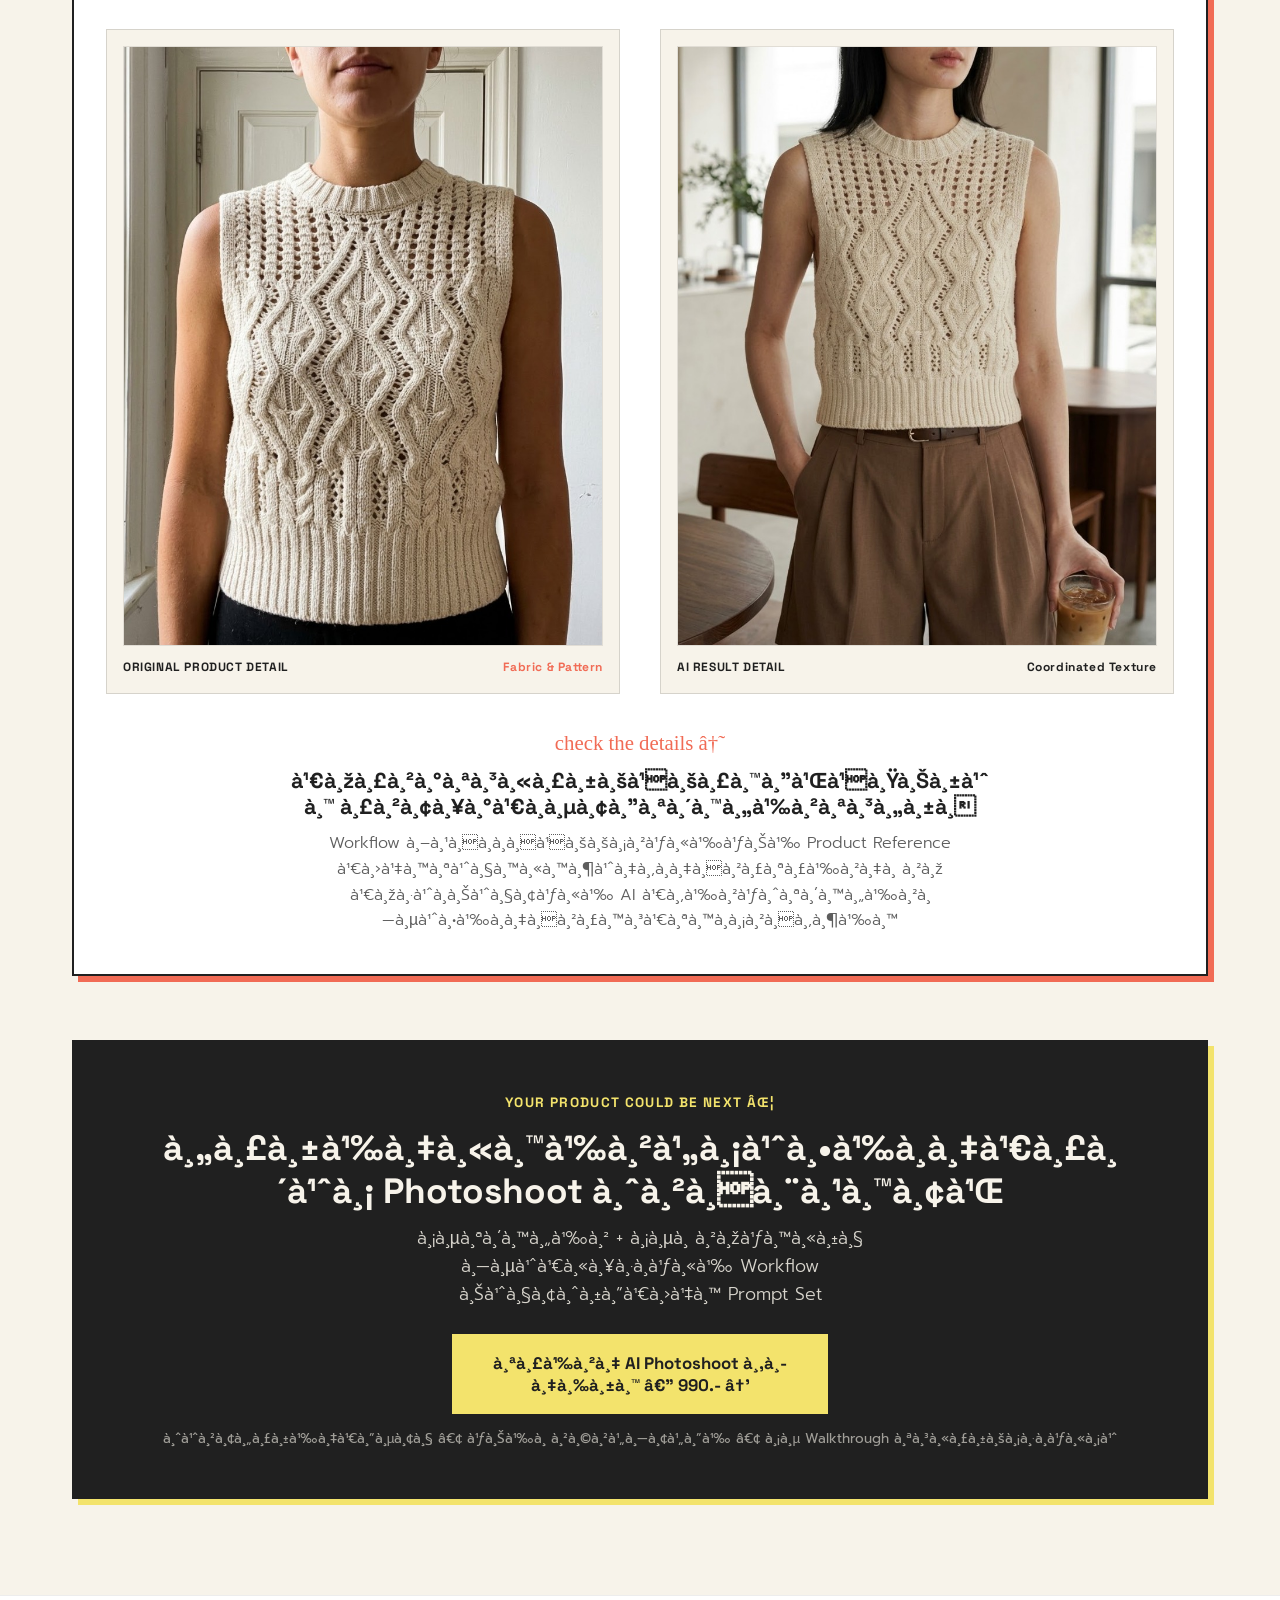
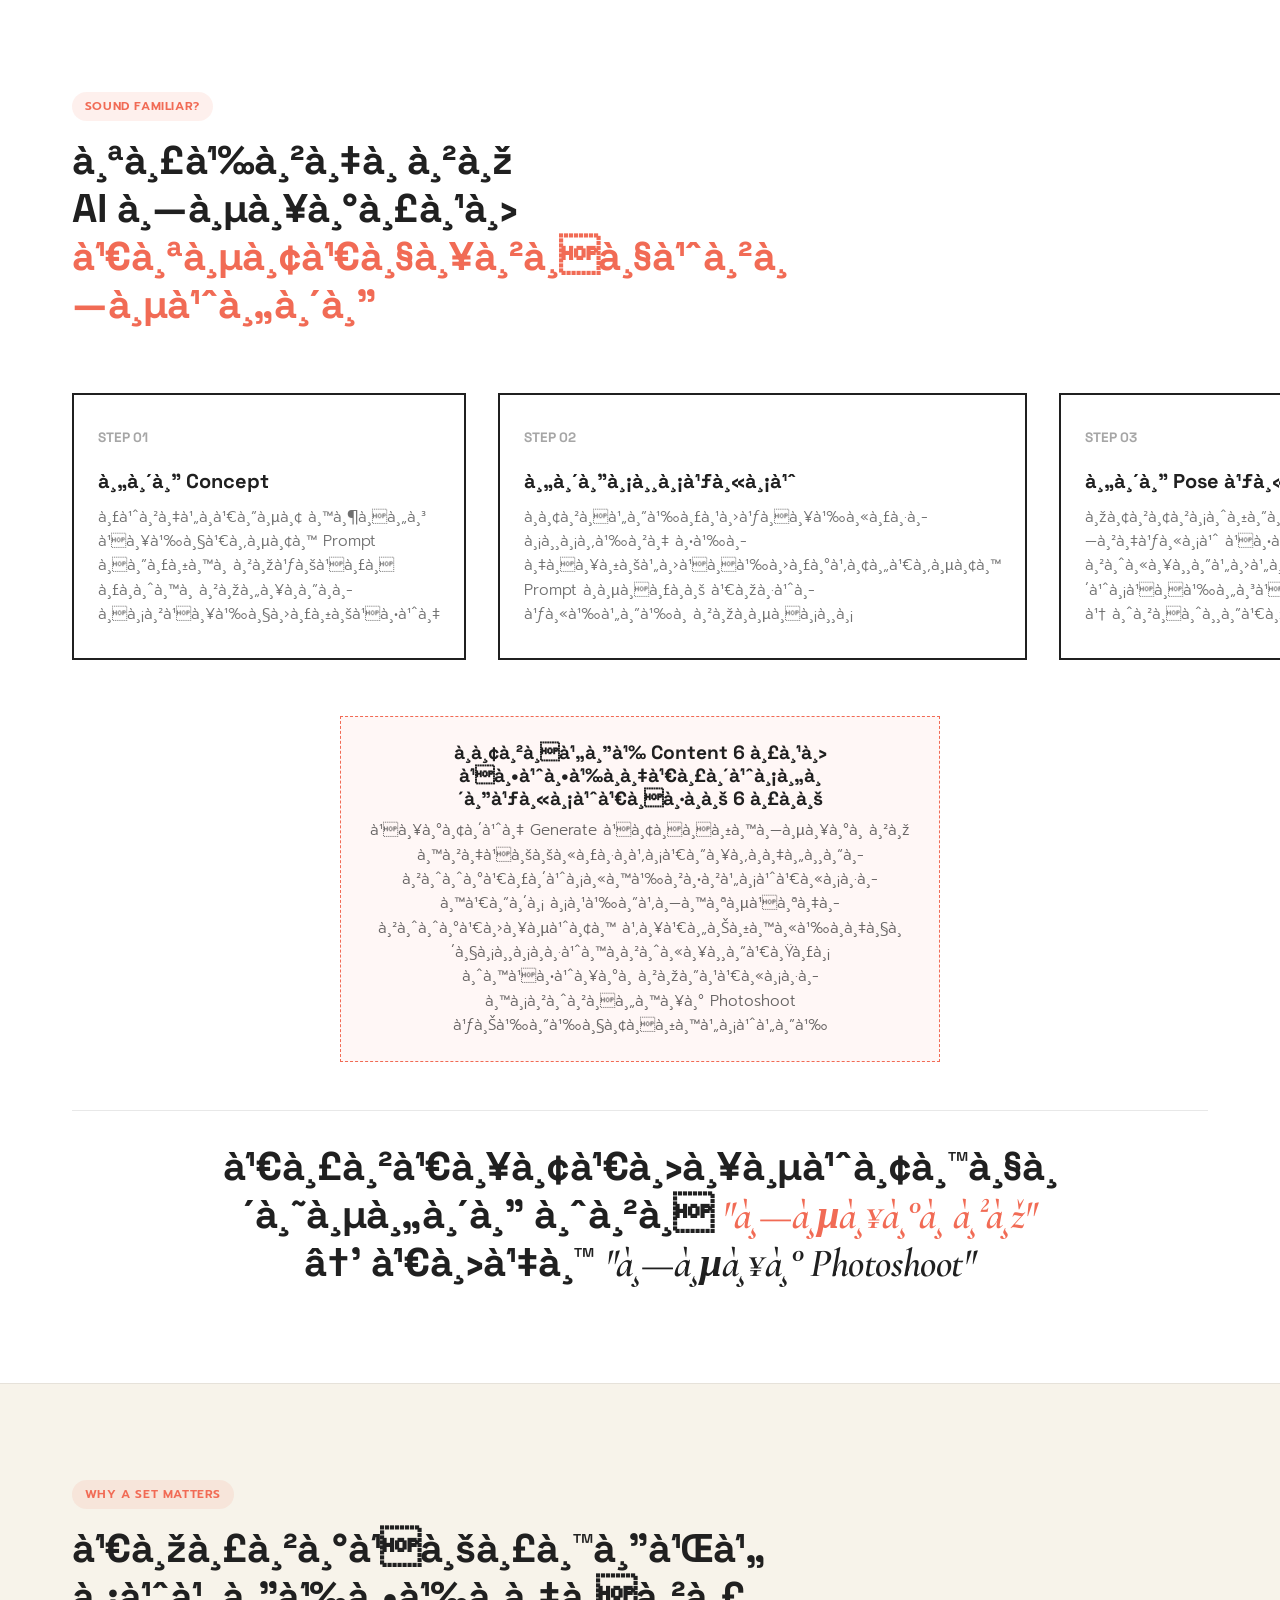
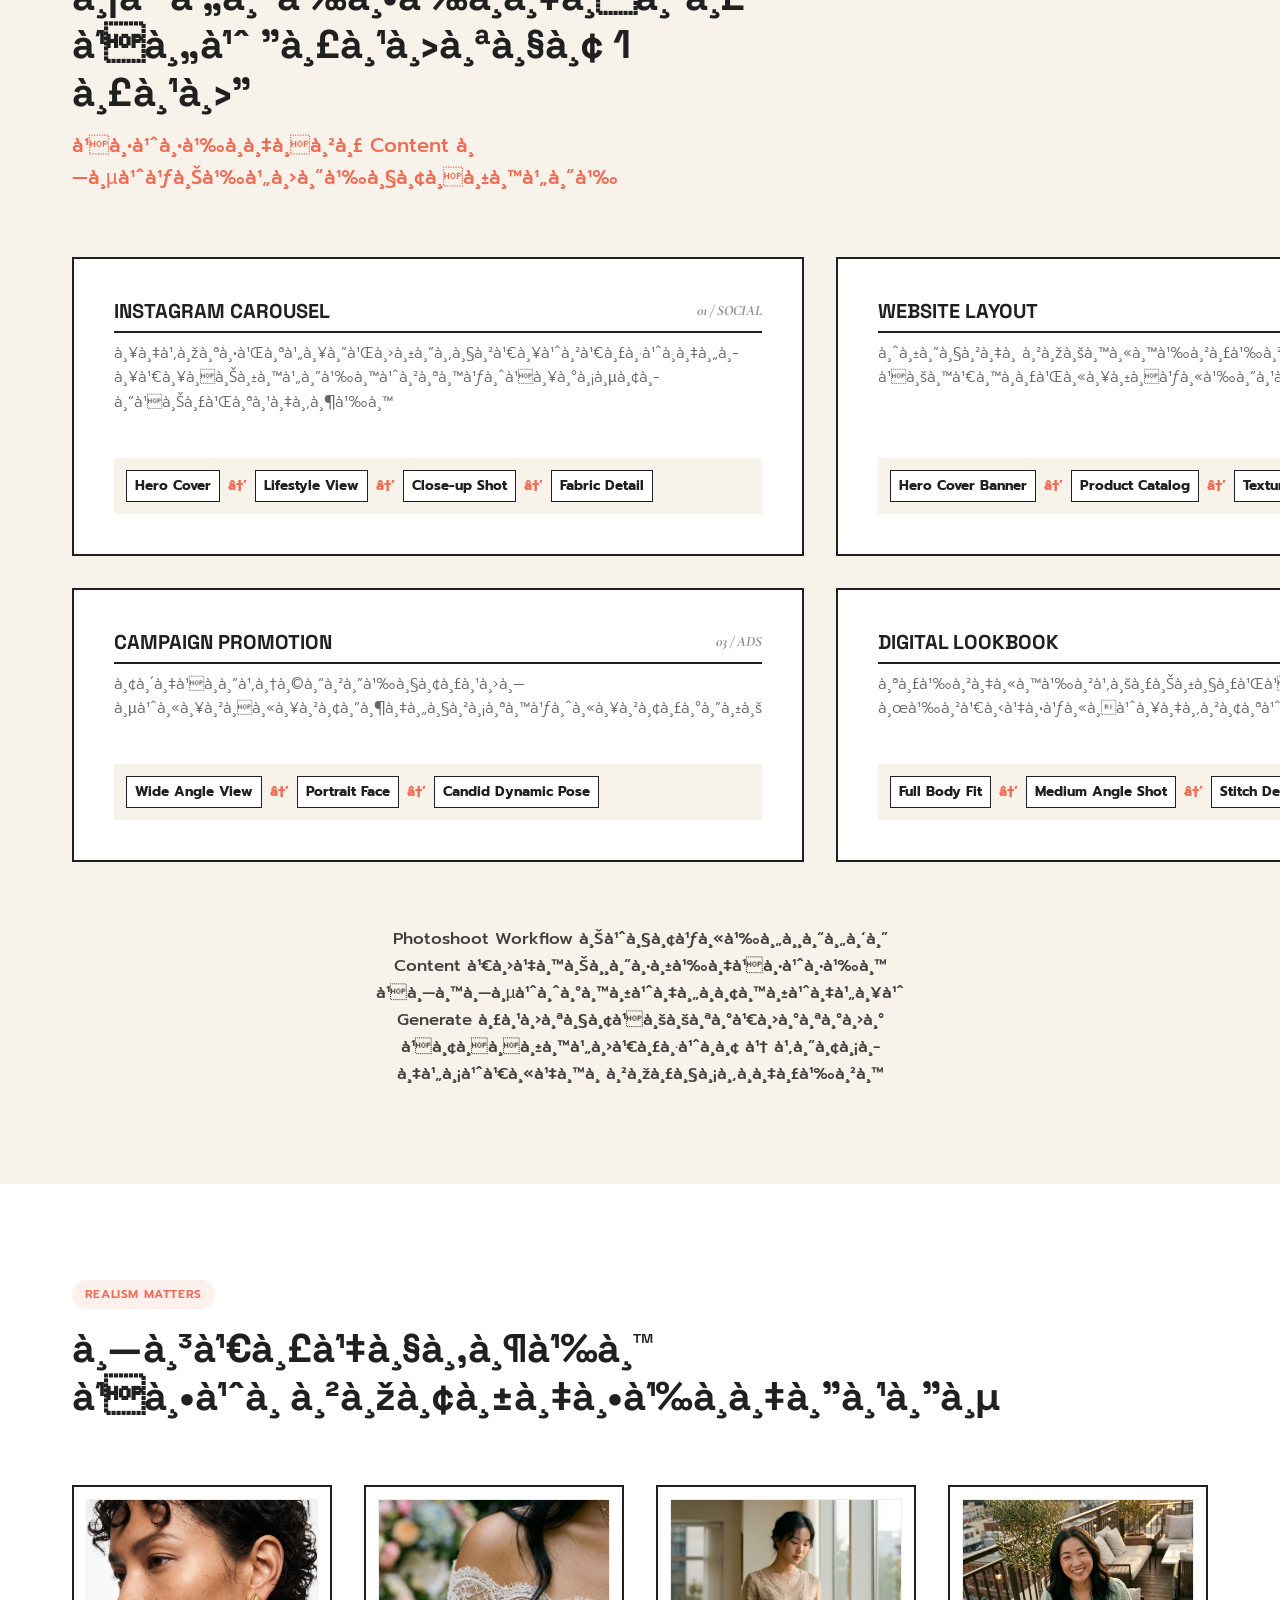
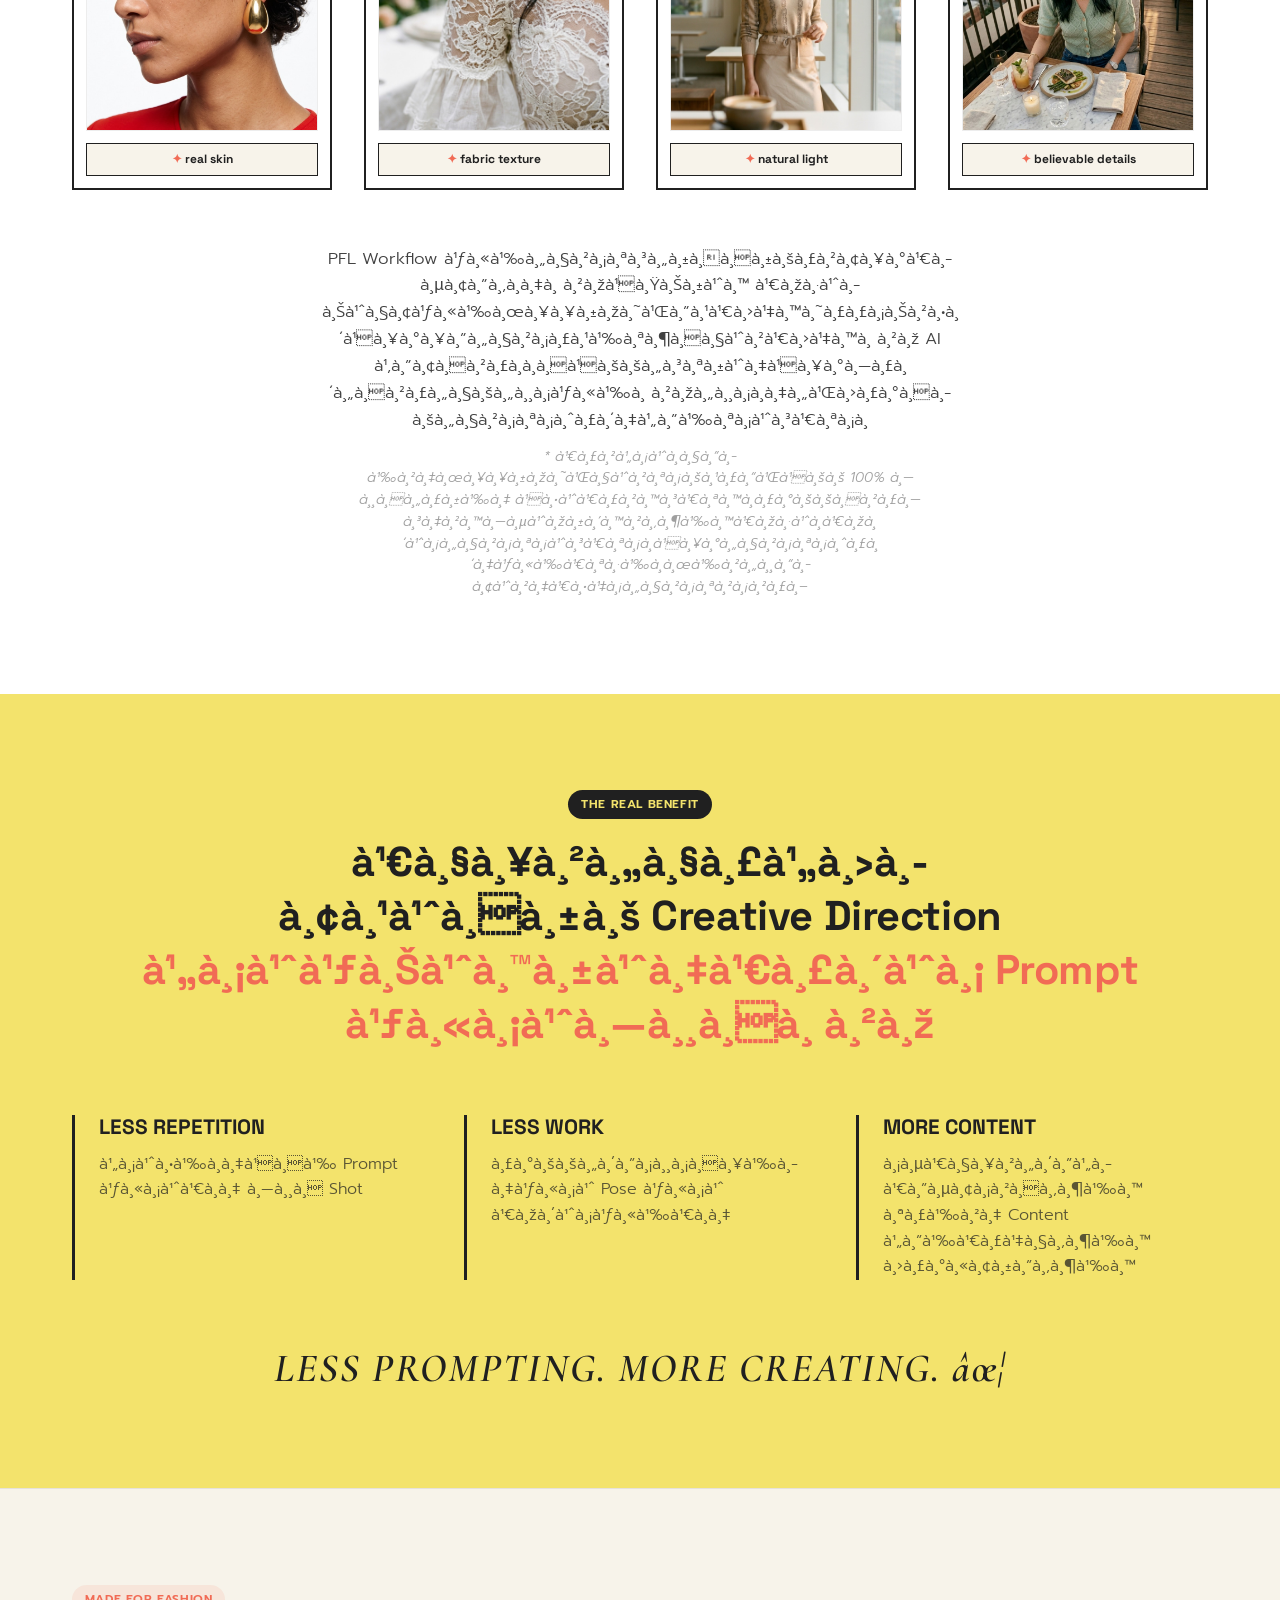
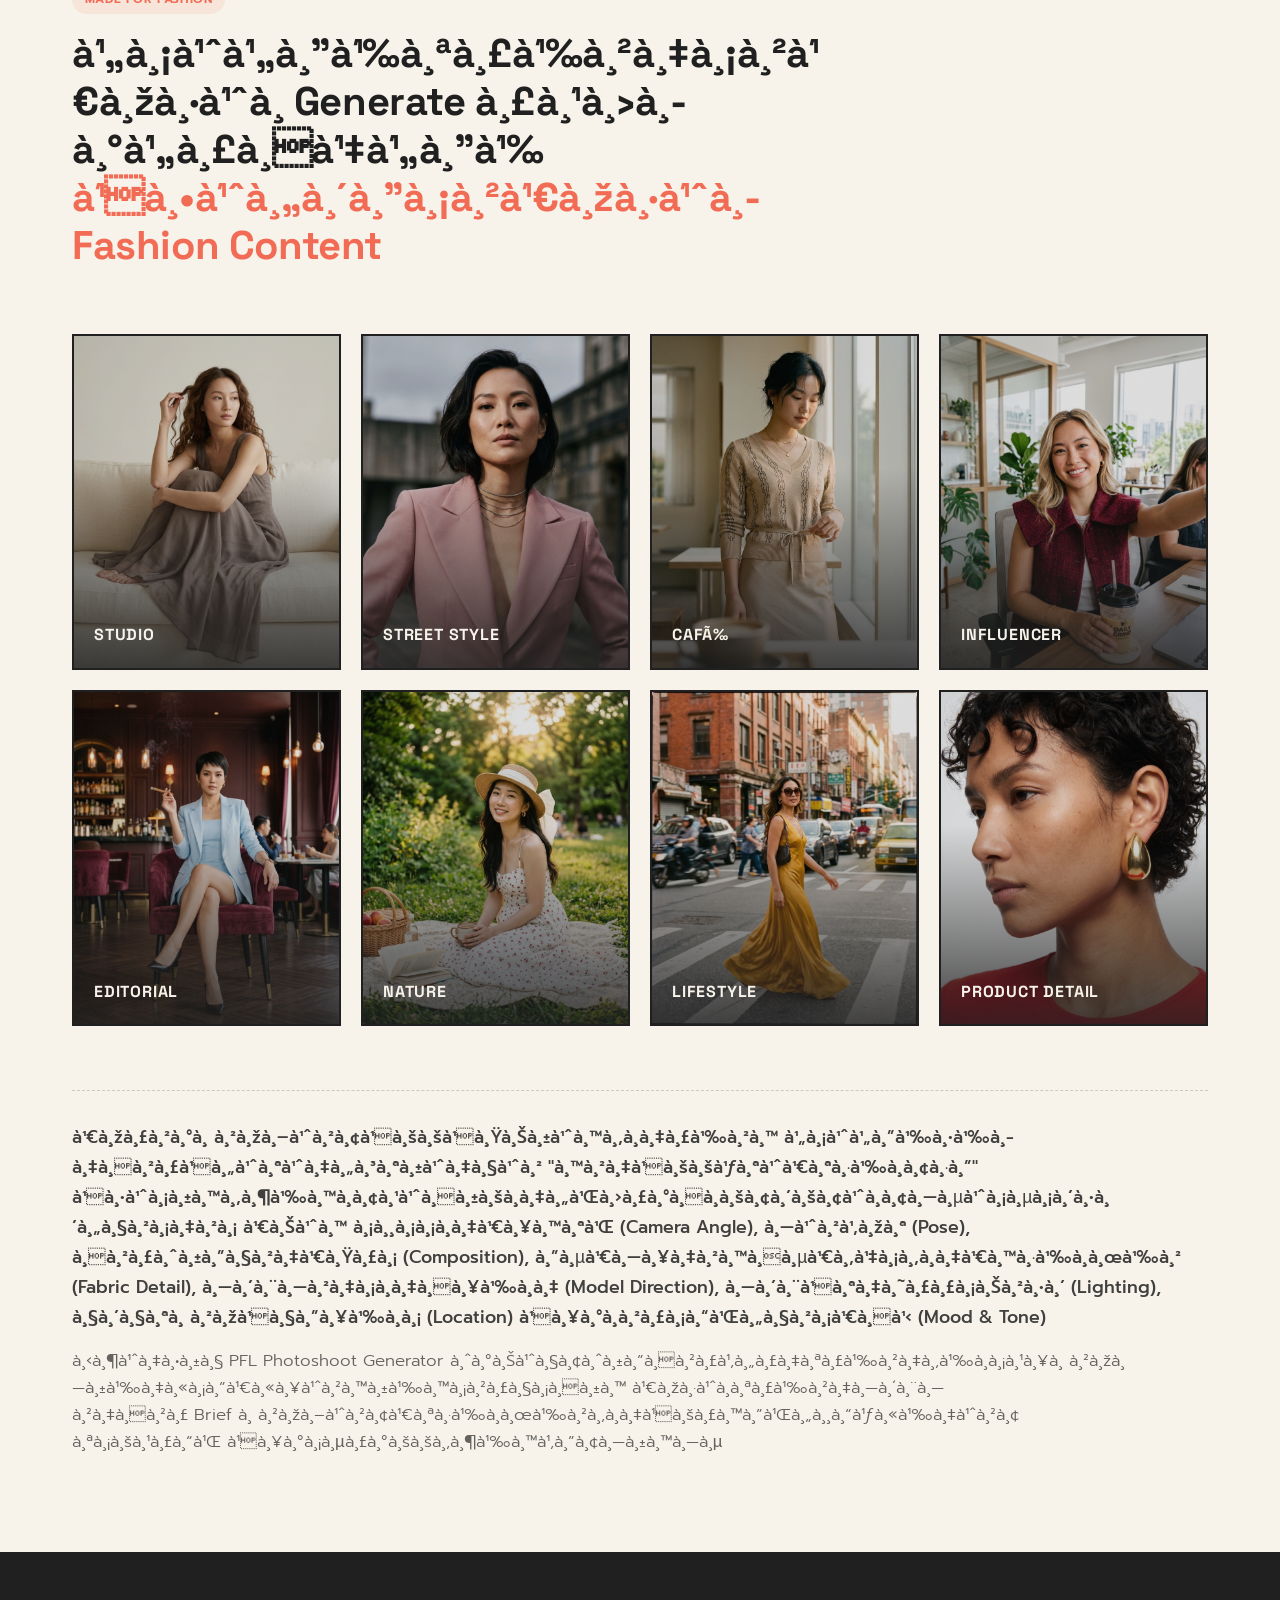
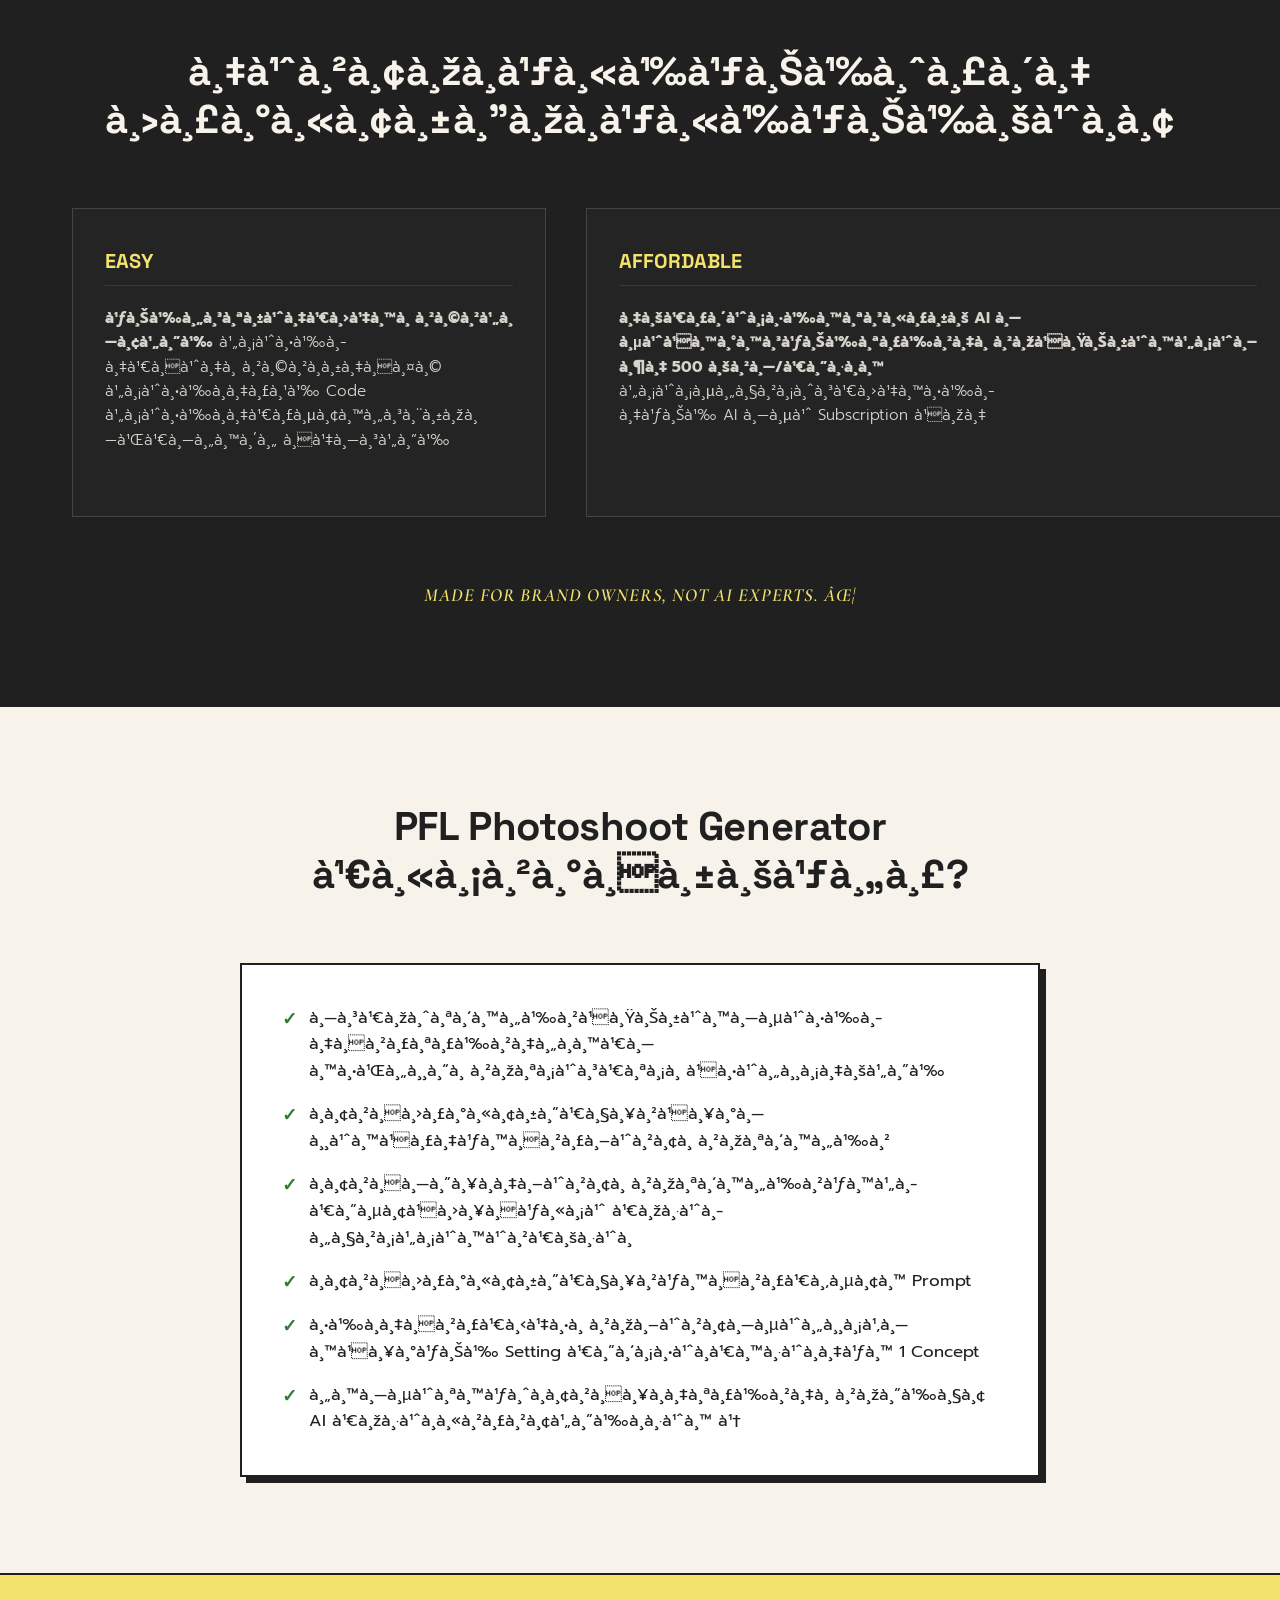
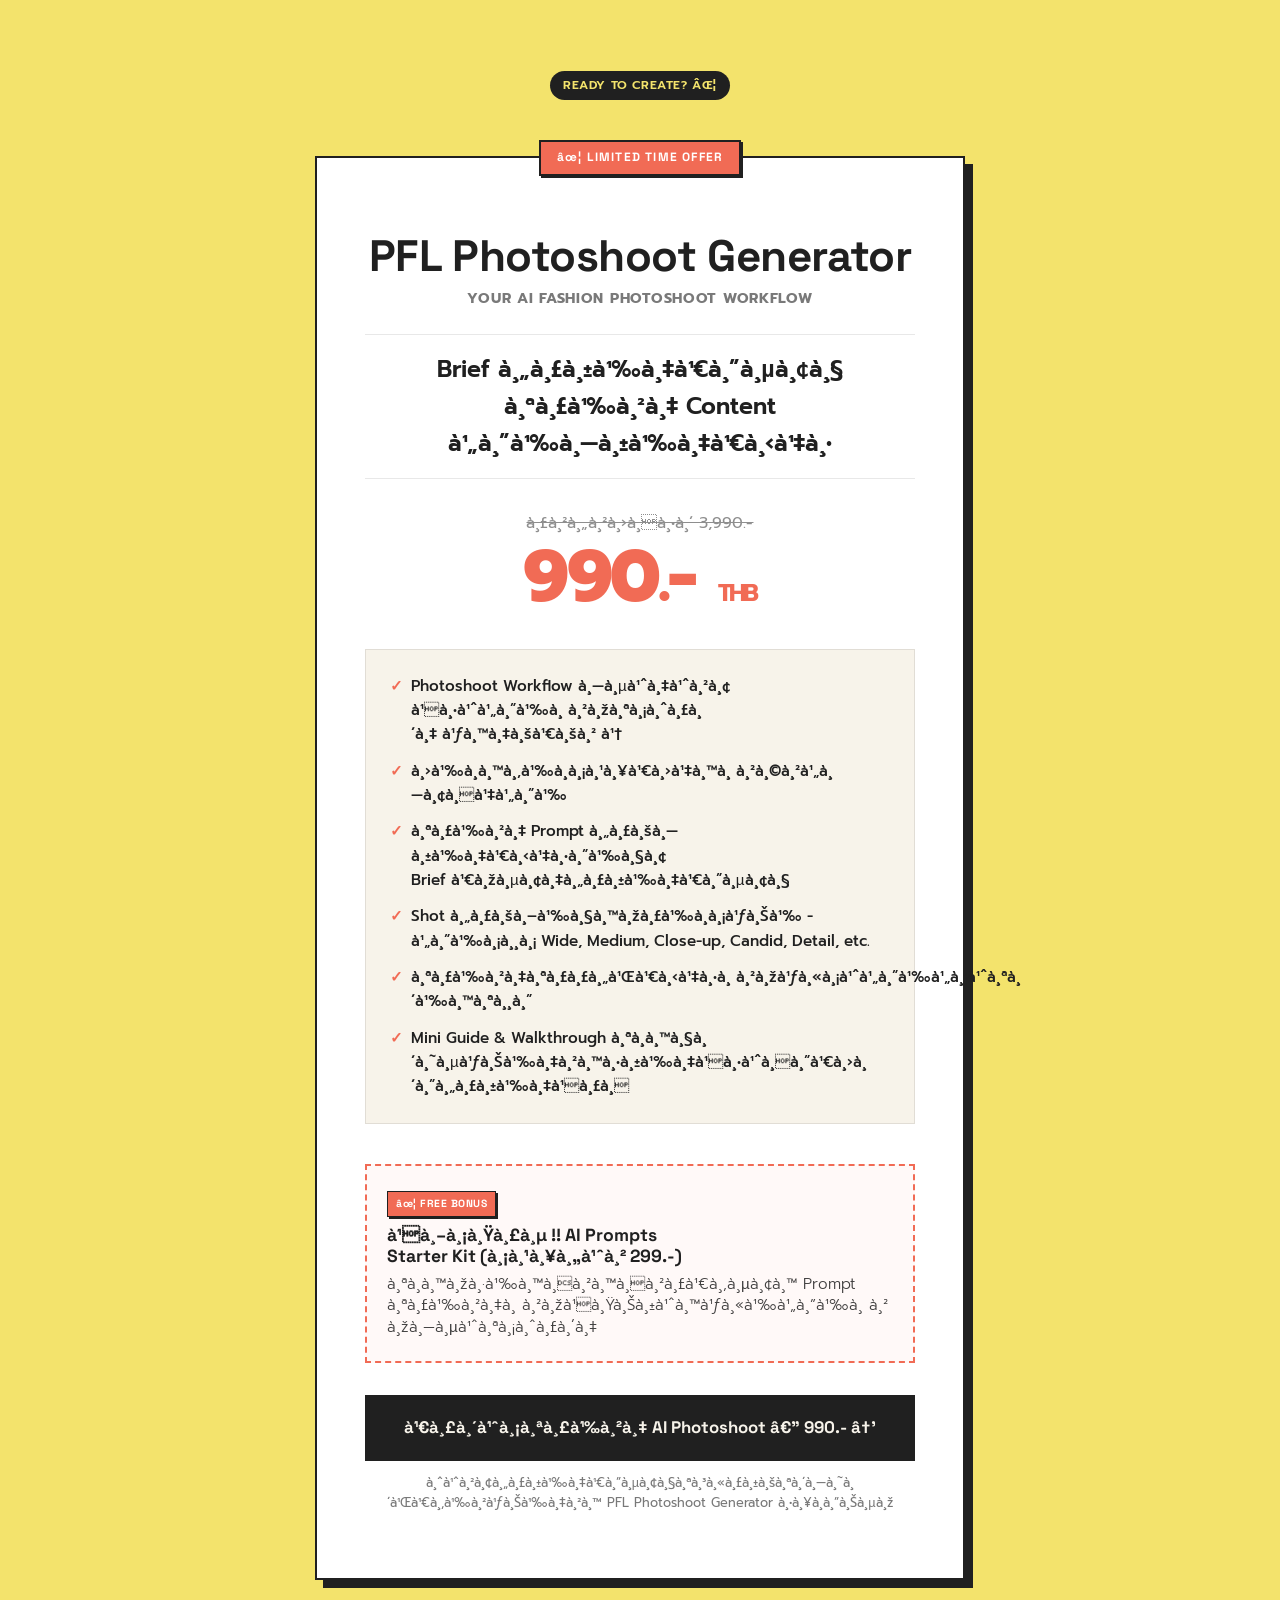
==== commit 50ebc781: "add meta pixel code" ====
--- a/index.html
+++ b/index.html
@@ -10,6 +10,24 @@
 
     gtag('config', 'G-DDGN5M6J9N');
   </script>
+
+  <!-- Meta Pixel Code -->
+  <script>
+  !function(f,b,e,v,n,t,s)
+  {if(f.fbq)return;n=f.fbq=function(){n.callMethod?
+  n.callMethod.apply(n,arguments):n.queue.push(arguments)};
+  if(!f._fbq)f._fbq=n;n.push=n;n.loaded=!0;n.version='2.0';
+  n.queue=[];t=b.createElement(e);t.async=!0;
+  t.src=v;s=b.getElementsByTagName(e)[0];
+  s.parentNode.insertBefore(t,s)}(window, document,'script',
+  'https://connect.facebook.net/en_US/fbevents.js');
+  fbq('init', '1612021557290772');
+  fbq('track', 'PageView');
+  </script>
+  <noscript><img height="1" width="1" style="display:none"
+  src="https://www.facebook.com/tr?id=1612021557290772&ev=PageView&noscript=1"
+  /></noscript>
+  <!-- End Meta Pixel Code -->
   <meta charset="UTF-8">
   <meta name="viewport" content="width=device-width, initial-scale=1.0">
   <meta name="description" content="สร้างภาพแฟชั่น AI โดยไม่ต้องเขียน Prompt เอง ด้วยระบบ PFL Photoshoot Generator จาก Prompt Fashion Lab">
--- a/styles.css
+++ b/styles.css
@@ -187,6 +187,16 @@
   letter-spacing: 0.1em;
 }
 
+@media (max-width: 768px) {
+  .logo {
+    font-size: 1.05rem;
+  }
+  .brand-badge {
+    font-size: 0.65rem;
+    padding: 0.25rem 0.5rem;
+  }
+}
+
 .tagline-badge {
   background-color: rgba(241, 107, 85, 0.1);
   color: var(--color-coral);
@@ -2370,3 +2380,336 @@
   color: rgba(247, 243, 234, 0.6);
   margin-top: 0.75rem;
 }
+
+/* ==========================================================================
+   SECTION: THANK YOU PAGE
+   ========================================================================== */
+.thankyou-body {
+  min-height: 100vh;
+  display: flex;
+  flex-direction: column;
+  background-color: var(--color-ivory);
+}
+
+.thankyou-wrapper {
+  flex: 1;
+  display: flex;
+  align-items: center;
+  justify-content: center;
+  padding: 3rem 1.25rem 4rem;
+}
+
+.thankyou-card {
+  max-width: 560px;
+  width: 100%;
+  background-color: var(--color-white);
+  border: 2px solid var(--color-black);
+  box-shadow: 6px 6px 0 var(--color-black);
+  padding: 2.75rem 2.25rem;
+  text-align: center;
+  position: relative;
+}
+
+/* Success Icon & Status */
+.thankyou-status-wrap {
+  display: flex;
+  flex-direction: column;
+  align-items: center;
+  gap: 0.65rem;
+  margin-bottom: 1.25rem;
+}
+
+.thankyou-icon-circle {
+  width: 52px;
+  height: 52px;
+  border-radius: 50%;
+  background-color: #F0FDF4;
+  border: 2px solid #16A34A;
+  color: #16A34A;
+  display: flex;
+  align-items: center;
+  justify-content: center;
+  font-size: 1.5rem;
+  font-weight: 800;
+  box-shadow: 2px 2px 0 var(--color-black);
+}
+
+.thankyou-status-pill {
+  display: inline-flex;
+  align-items: center;
+  gap: 0.35rem;
+  font-family: var(--font-thai);
+  font-size: 0.85rem;
+  font-weight: 700;
+  color: #15803D;
+  background-color: #DCFCE7;
+  border: 1px solid #86EFAC;
+  padding: 0.25rem 0.85rem;
+  border-radius: 9999px;
+  letter-spacing: 0.02em;
+}
+
+/* Headlines & Product */
+.thankyou-title {
+  font-family: var(--font-thai);
+  font-size: clamp(1.4rem, 4.5vw, 1.8rem);
+  font-weight: 700;
+  color: var(--color-black);
+  margin-bottom: 0.4rem;
+  line-height: 1.3;
+}
+
+.thankyou-product-badge {
+  display: inline-block;
+  font-family: var(--font-grotesk);
+  font-size: 0.95rem;
+  font-weight: 800;
+  color: var(--color-black);
+  background-color: var(--color-yellow);
+  padding: 0.25rem 0.75rem;
+  border: 1.5px solid var(--color-black);
+  box-shadow: 2px 2px 0 var(--color-black);
+  margin-bottom: 1rem;
+  letter-spacing: 0.02em;
+}
+
+.thankyou-reassurance {
+  font-size: 1rem;
+  color: rgba(32, 32, 32, 0.85);
+  line-height: 1.6;
+  margin-bottom: 1.25rem;
+}
+
+/* Prominent Delivery Callout */
+.delivery-highlight-box {
+  background-color: #FFFDF9;
+  border: 2px solid var(--color-black);
+  box-shadow: 4px 4px 0 var(--color-coral);
+  padding: 1.4rem 1.25rem;
+  margin: 1.25rem 0;
+  text-align: center;
+  position: relative;
+}
+
+.delivery-badge-tag {
+  display: inline-block;
+  font-family: var(--font-grotesk);
+  font-size: 0.68rem;
+  font-weight: 800;
+  letter-spacing: 0.08em;
+  background-color: var(--color-coral);
+  color: var(--color-white);
+  padding: 0.2rem 0.55rem;
+  border: 1.5px solid var(--color-black);
+  margin-bottom: 0.65rem;
+}
+
+.delivery-headline {
+  font-family: var(--font-thai);
+  font-size: 1.15rem;
+  font-weight: 700;
+  color: var(--color-black);
+  line-height: 1.45;
+  margin-bottom: 0.45rem;
+  word-break: normal;
+}
+
+.delivery-headline strong {
+  color: var(--color-black);
+  background: linear-gradient(180deg, transparent 60%, rgba(243, 227, 108, 0.75) 60%);
+  padding: 0 0.2rem;
+}
+
+.delivery-subline {
+  font-size: 0.85rem;
+  color: rgba(32, 32, 32, 0.65);
+  line-height: 1.4;
+  margin: 0;
+}
+
+/* Divider */
+.thankyou-divider {
+  border: 0;
+  border-top: 1px dashed rgba(32, 32, 32, 0.18);
+  margin: 1.5rem 0;
+}
+
+/* English section */
+.thankyou-en-section {
+  text-align: center;
+  font-size: 0.9rem;
+  line-height: 1.55;
+  color: rgba(32, 32, 32, 0.75);
+}
+
+.thankyou-en-section .en-title {
+  font-family: var(--font-grotesk);
+  font-weight: 700;
+  color: var(--color-black);
+  font-size: 0.95rem;
+  margin-bottom: 0.3rem;
+}
+
+.thankyou-en-section .en-desc {
+  margin-bottom: 0.3rem;
+  color: rgba(32, 32, 32, 0.8);
+}
+
+.thankyou-en-section .en-desc strong {
+  color: var(--color-black);
+  font-weight: 700;
+}
+
+.thankyou-en-section .en-sub {
+  font-size: 0.82rem;
+  color: rgba(32, 32, 32, 0.55);
+}
+
+/* Help Box */
+.thankyou-help-box {
+  background-color: rgba(32, 32, 32, 0.03);
+  border: 1px solid rgba(32, 32, 32, 0.12);
+  border-radius: 4px;
+  padding: 1.15rem 1.25rem;
+  text-align: left;
+  margin: 1.5rem 0;
+}
+
+.help-box-header {
+  display: flex;
+  align-items: center;
+  gap: 0.4rem;
+  font-size: 0.92rem;
+  color: var(--color-black);
+  margin-bottom: 0.4rem;
+}
+
+.help-box-header strong {
+  font-weight: 700;
+}
+
+.thankyou-help-box p {
+  font-size: 0.88rem;
+  color: rgba(32, 32, 32, 0.8);
+  line-height: 1.55;
+  margin: 0;
+}
+
+.thankyou-help-box p + p {
+  margin-top: 0.35rem;
+}
+
+/* Secondary CTA Button */
+.thankyou-cta-wrap {
+  margin-top: 1.5rem;
+}
+
+.btn-thankyou-secondary {
+  display: inline-flex;
+  align-items: center;
+  justify-content: center;
+  max-width: 320px;
+  width: 100%;
+  margin: 0 auto;
+  font-family: var(--font-thai);
+  font-size: 0.95rem;
+  font-weight: 600;
+  padding: 0.85rem 1.75rem;
+  border: 2px solid var(--color-black);
+  background-color: transparent;
+  color: var(--color-black);
+  text-decoration: none;
+  box-shadow: 3px 3px 0 var(--color-black);
+  transition: var(--transition-fast);
+  cursor: pointer;
+}
+
+.btn-thankyou-secondary:hover {
+  background-color: var(--color-black);
+  color: var(--color-ivory);
+  box-shadow: 0 0 0 transparent;
+  transform: translateY(2px);
+}
+
+.thankyou-footer {
+  border-top: 1px solid rgba(32, 32, 32, 0.08);
+  padding: 1.75rem 0;
+  background-color: var(--color-ivory);
+}
+
+/* Mobile responsive (mobile-first optimizations) */
+@media (max-width: 768px) {
+  .thankyou-wrapper {
+    padding: 1.25rem 1rem 2.5rem;
+  }
+
+  .thankyou-card {
+    padding: 1.75rem 1.25rem;
+    box-shadow: 4px 4px 0 var(--color-black);
+  }
+
+  .thankyou-status-wrap {
+    margin-bottom: 1rem;
+    gap: 0.5rem;
+  }
+
+  .thankyou-icon-circle {
+    width: 46px;
+    height: 46px;
+    font-size: 1.35rem;
+  }
+
+  .thankyou-title {
+    font-size: 1.35rem;
+  }
+
+  .thankyou-product-badge {
+    font-size: 0.88rem;
+    padding: 0.2rem 0.6rem;
+    margin-bottom: 0.75rem;
+  }
+
+  .thankyou-reassurance {
+    font-size: 0.92rem;
+    margin-bottom: 1rem;
+  }
+
+  .delivery-highlight-box {
+    padding: 1.15rem 1rem;
+    margin: 1rem 0;
+    box-shadow: 3px 3px 0 var(--color-coral);
+  }
+
+  .delivery-headline {
+    font-size: 1.05rem;
+    line-height: 1.45;
+  }
+
+  .delivery-subline {
+    font-size: 0.8rem;
+  }
+
+  .thankyou-divider {
+    margin: 1.25rem 0;
+  }
+
+  .thankyou-en-section {
+    font-size: 0.85rem;
+  }
+
+  .thankyou-help-box {
+    padding: 1rem 1rem;
+    margin: 1.25rem 0;
+  }
+
+  .thankyou-help-box p {
+    font-size: 0.84rem;
+  }
+
+  .btn-thankyou-secondary {
+    max-width: 100%;
+    width: 100%;
+    padding: 0.85rem 1.25rem;
+    font-size: 0.92rem;
+  }
+}
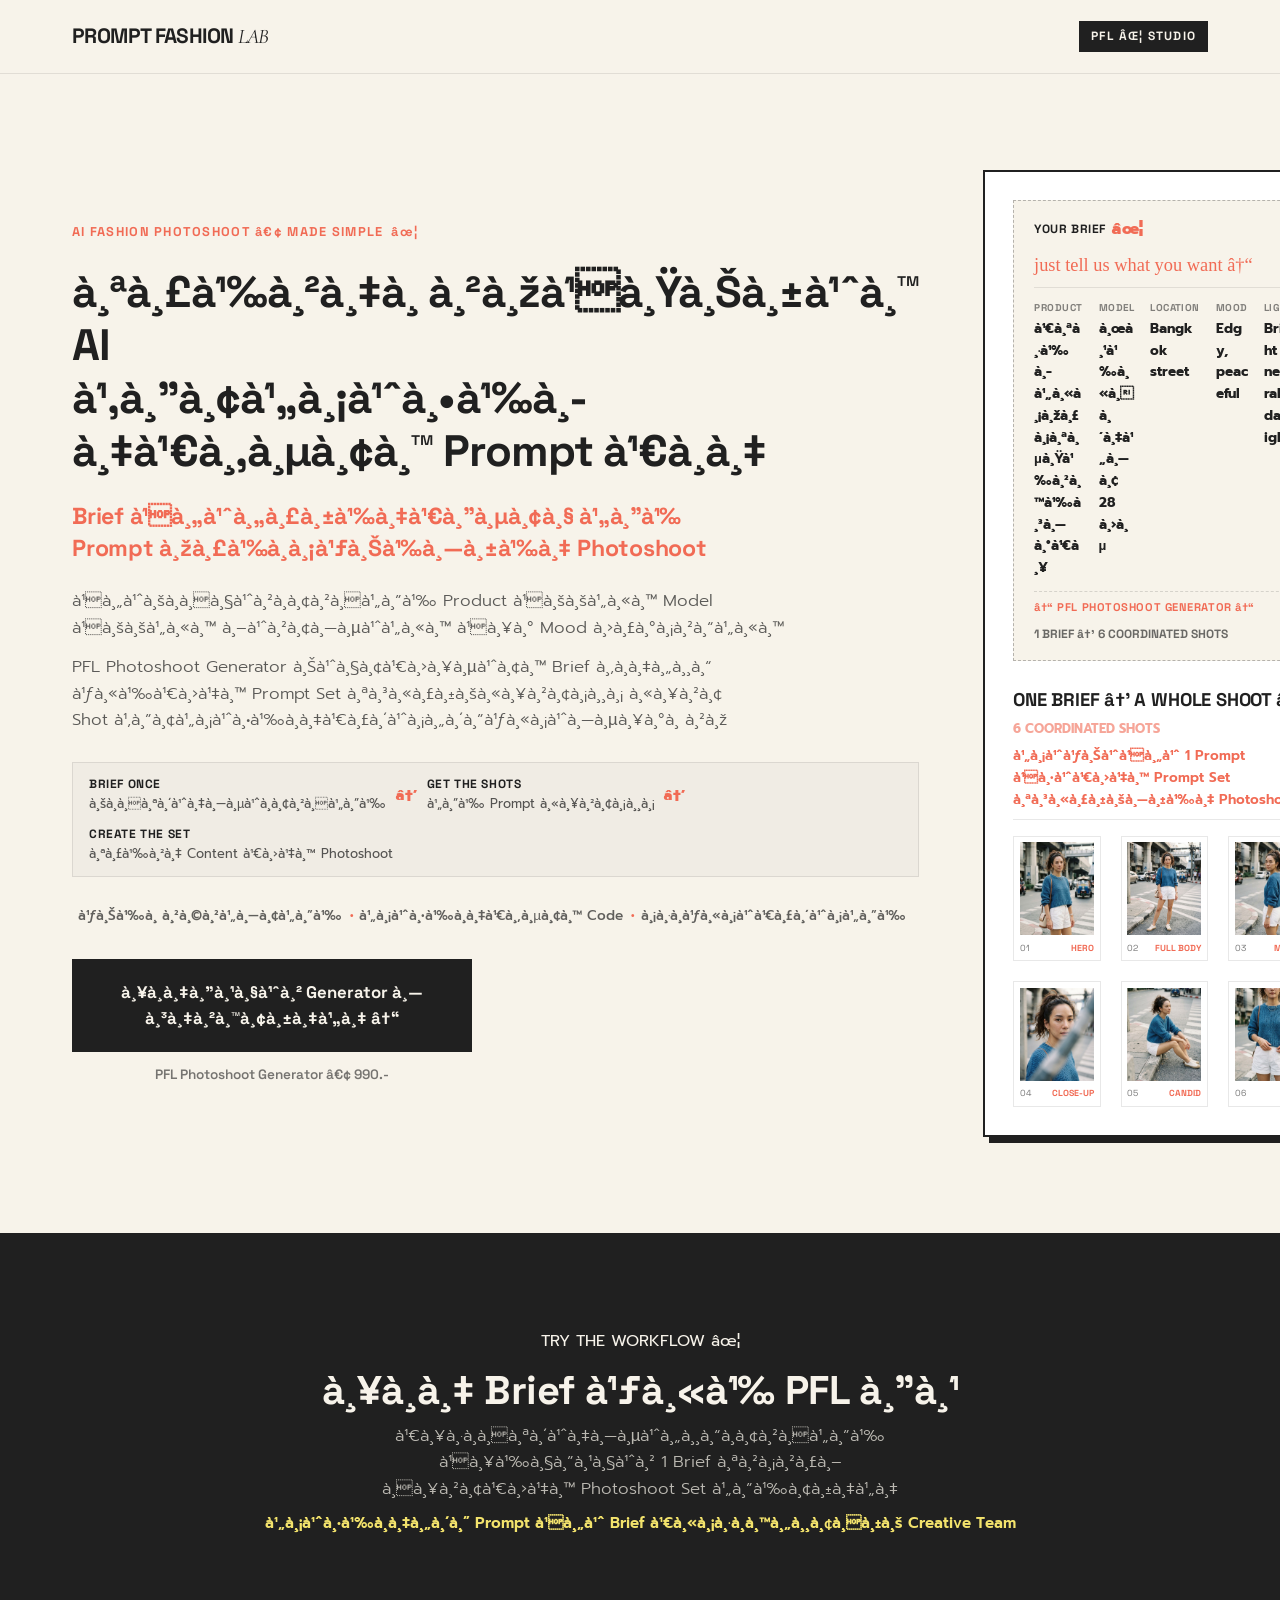
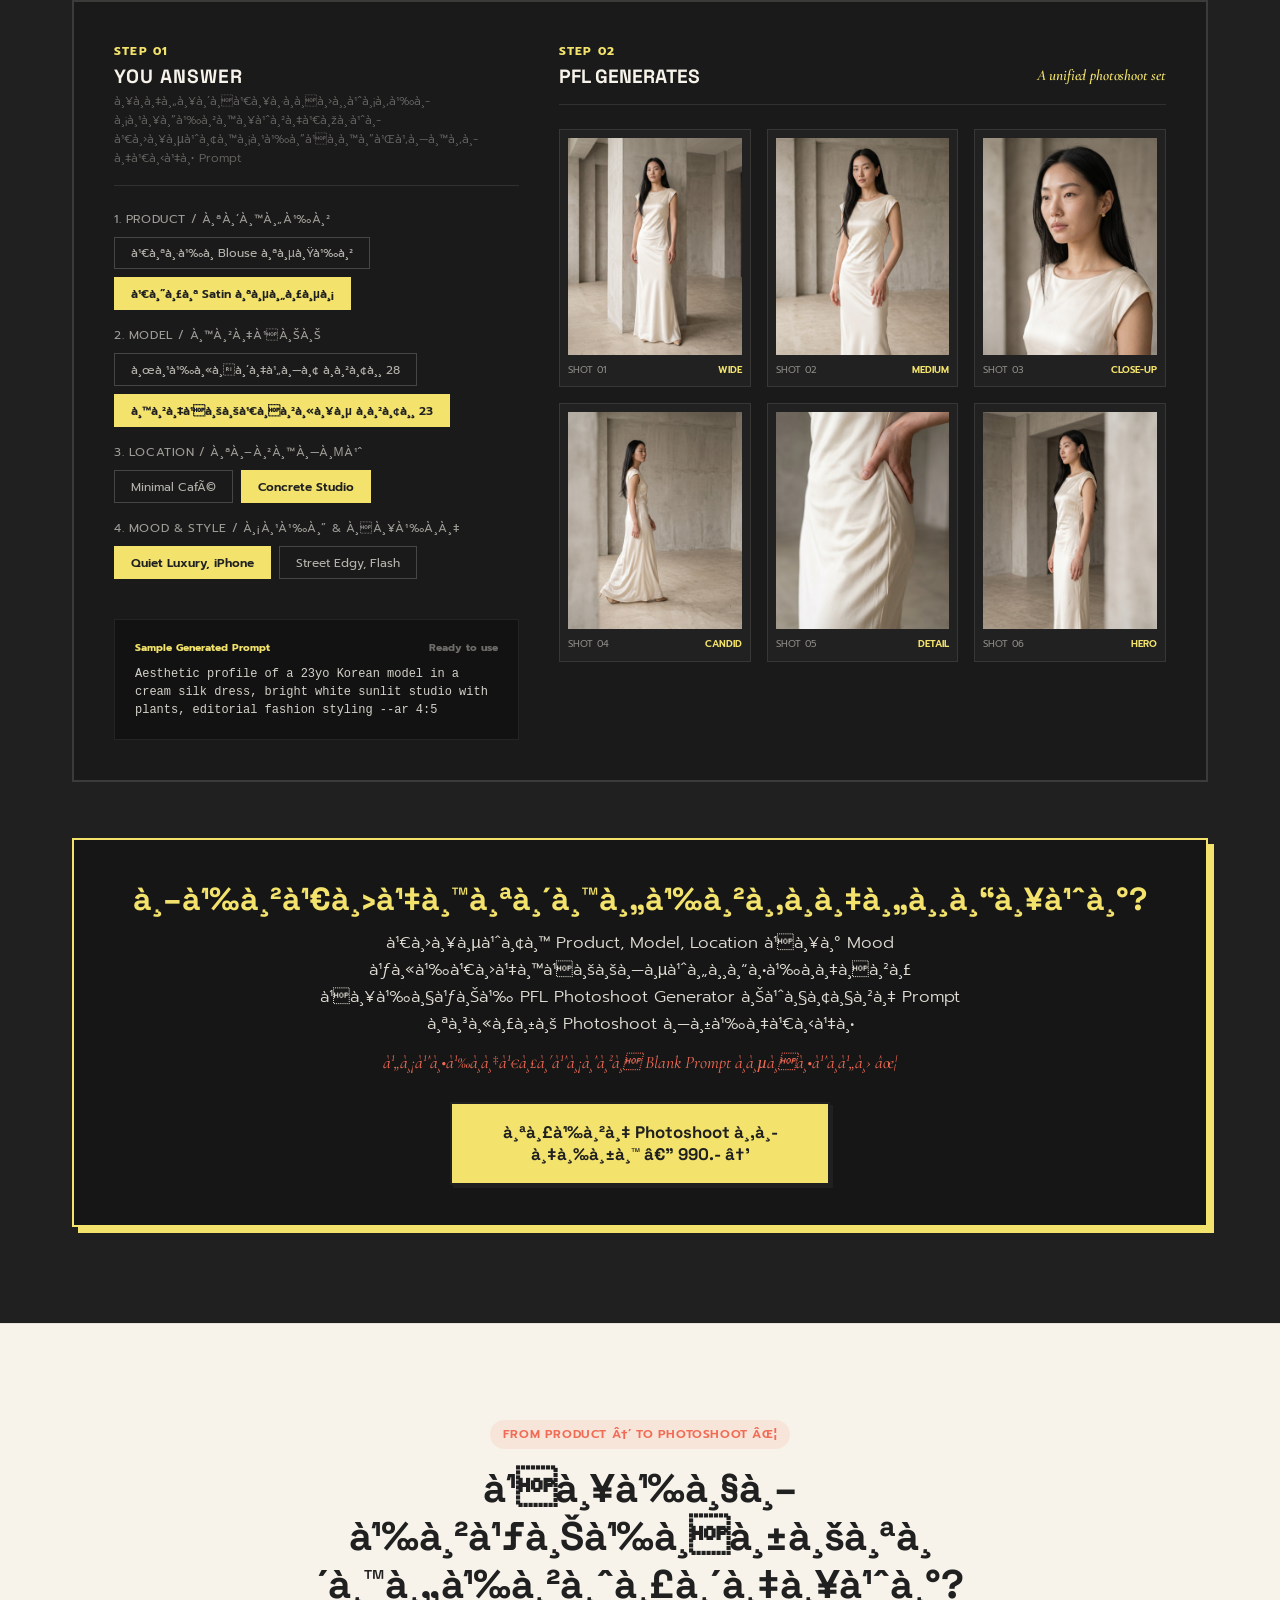
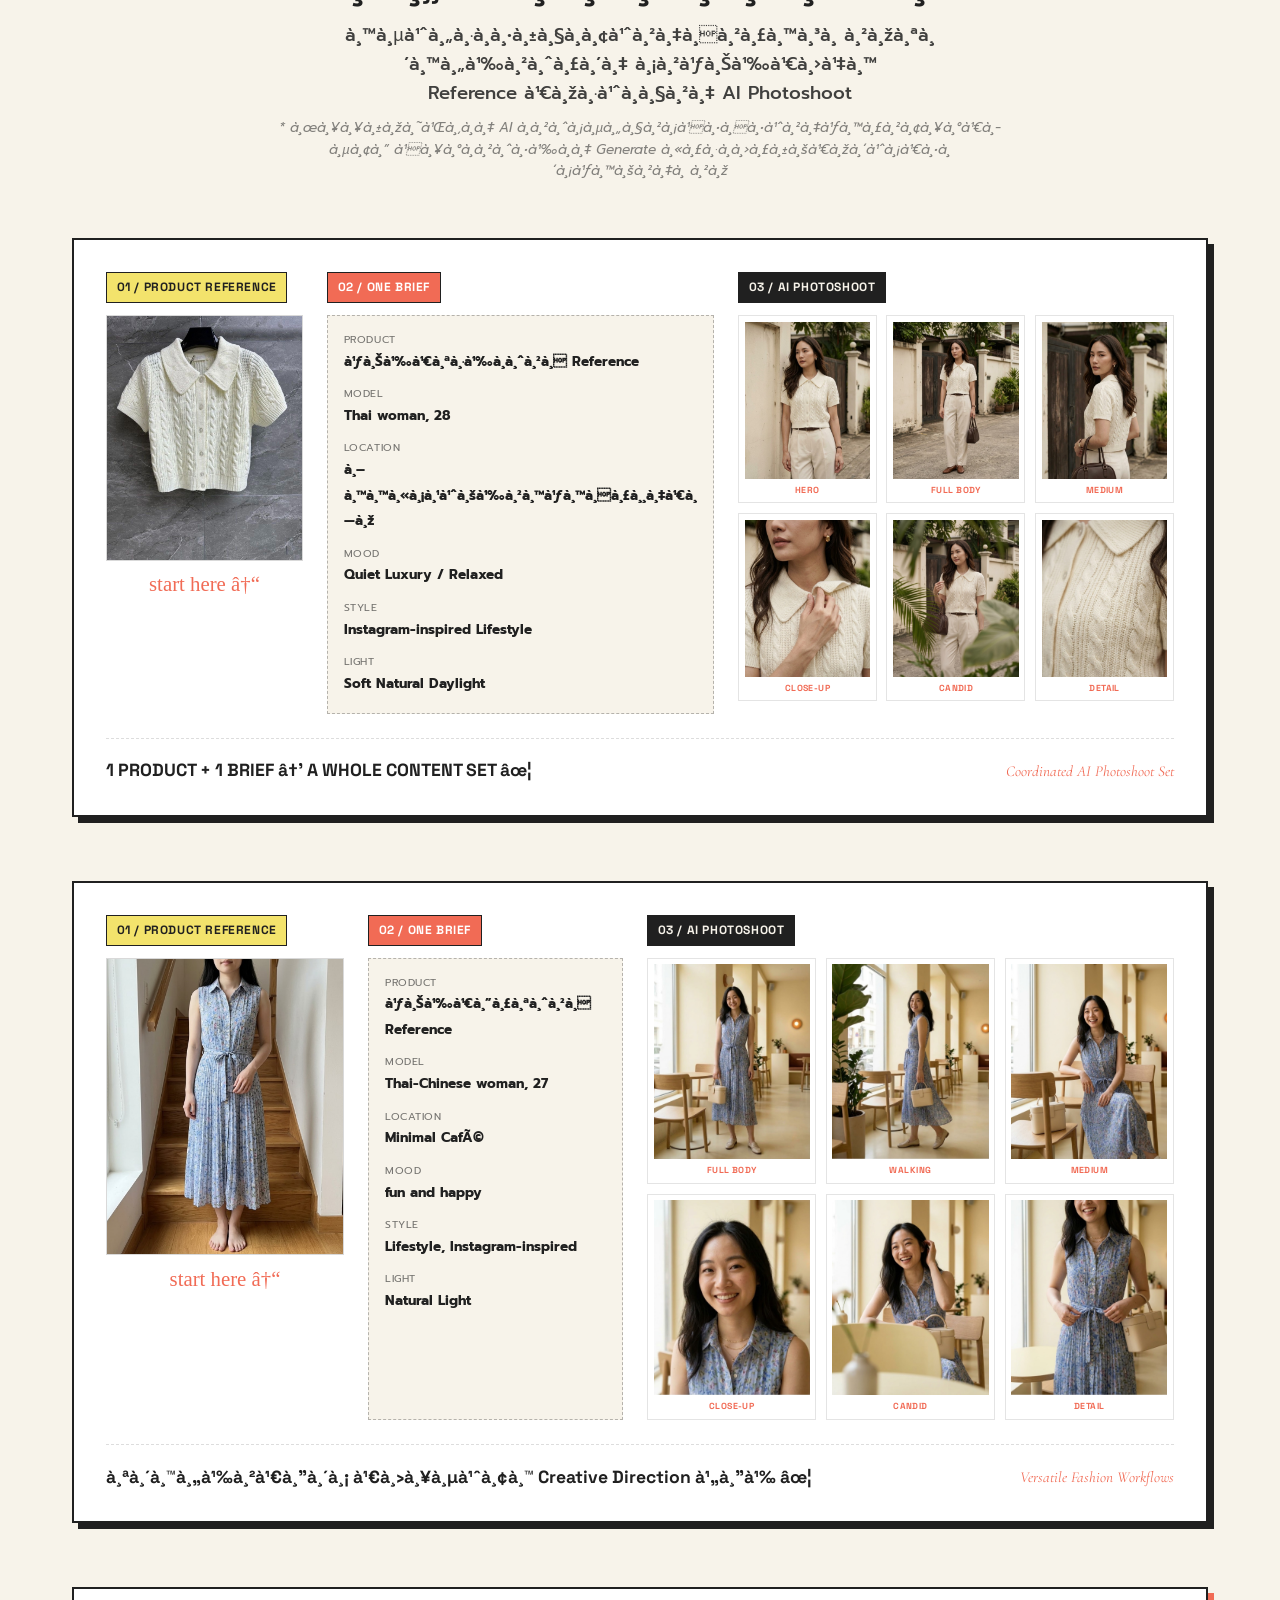
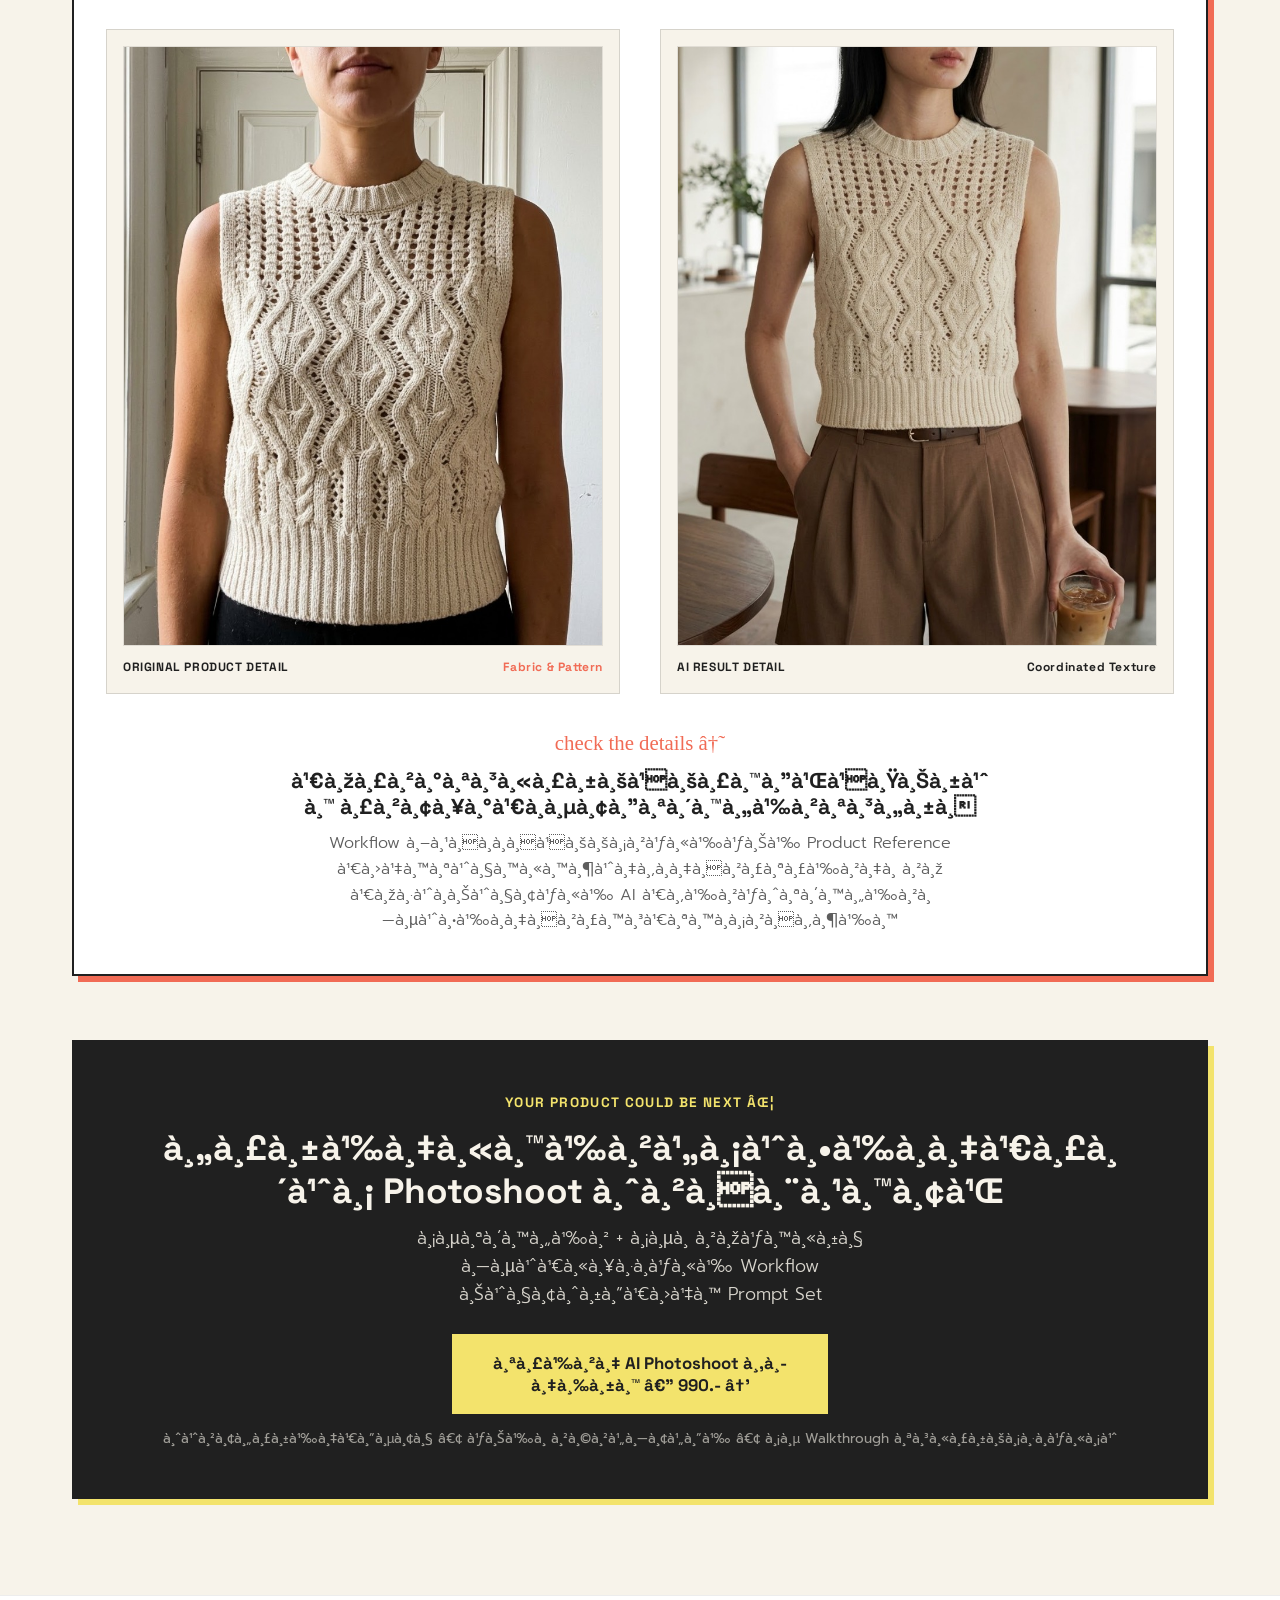
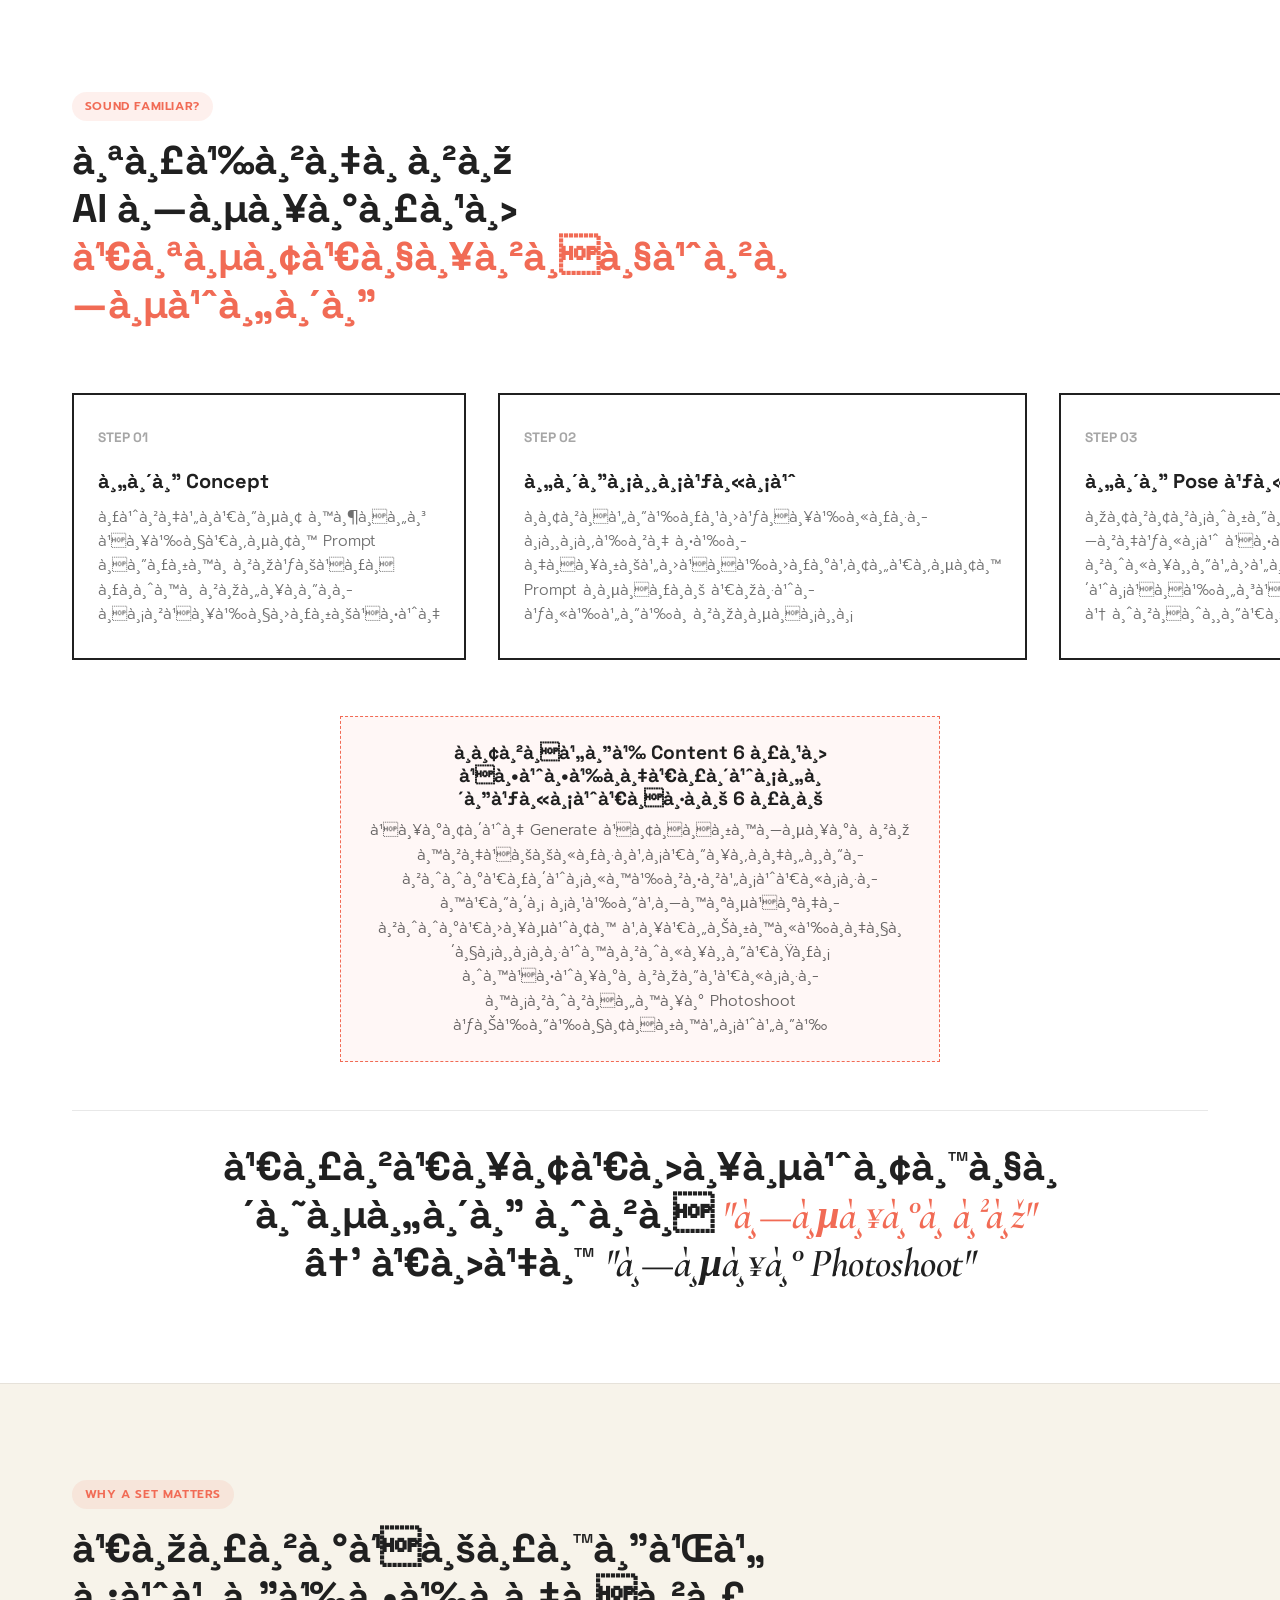
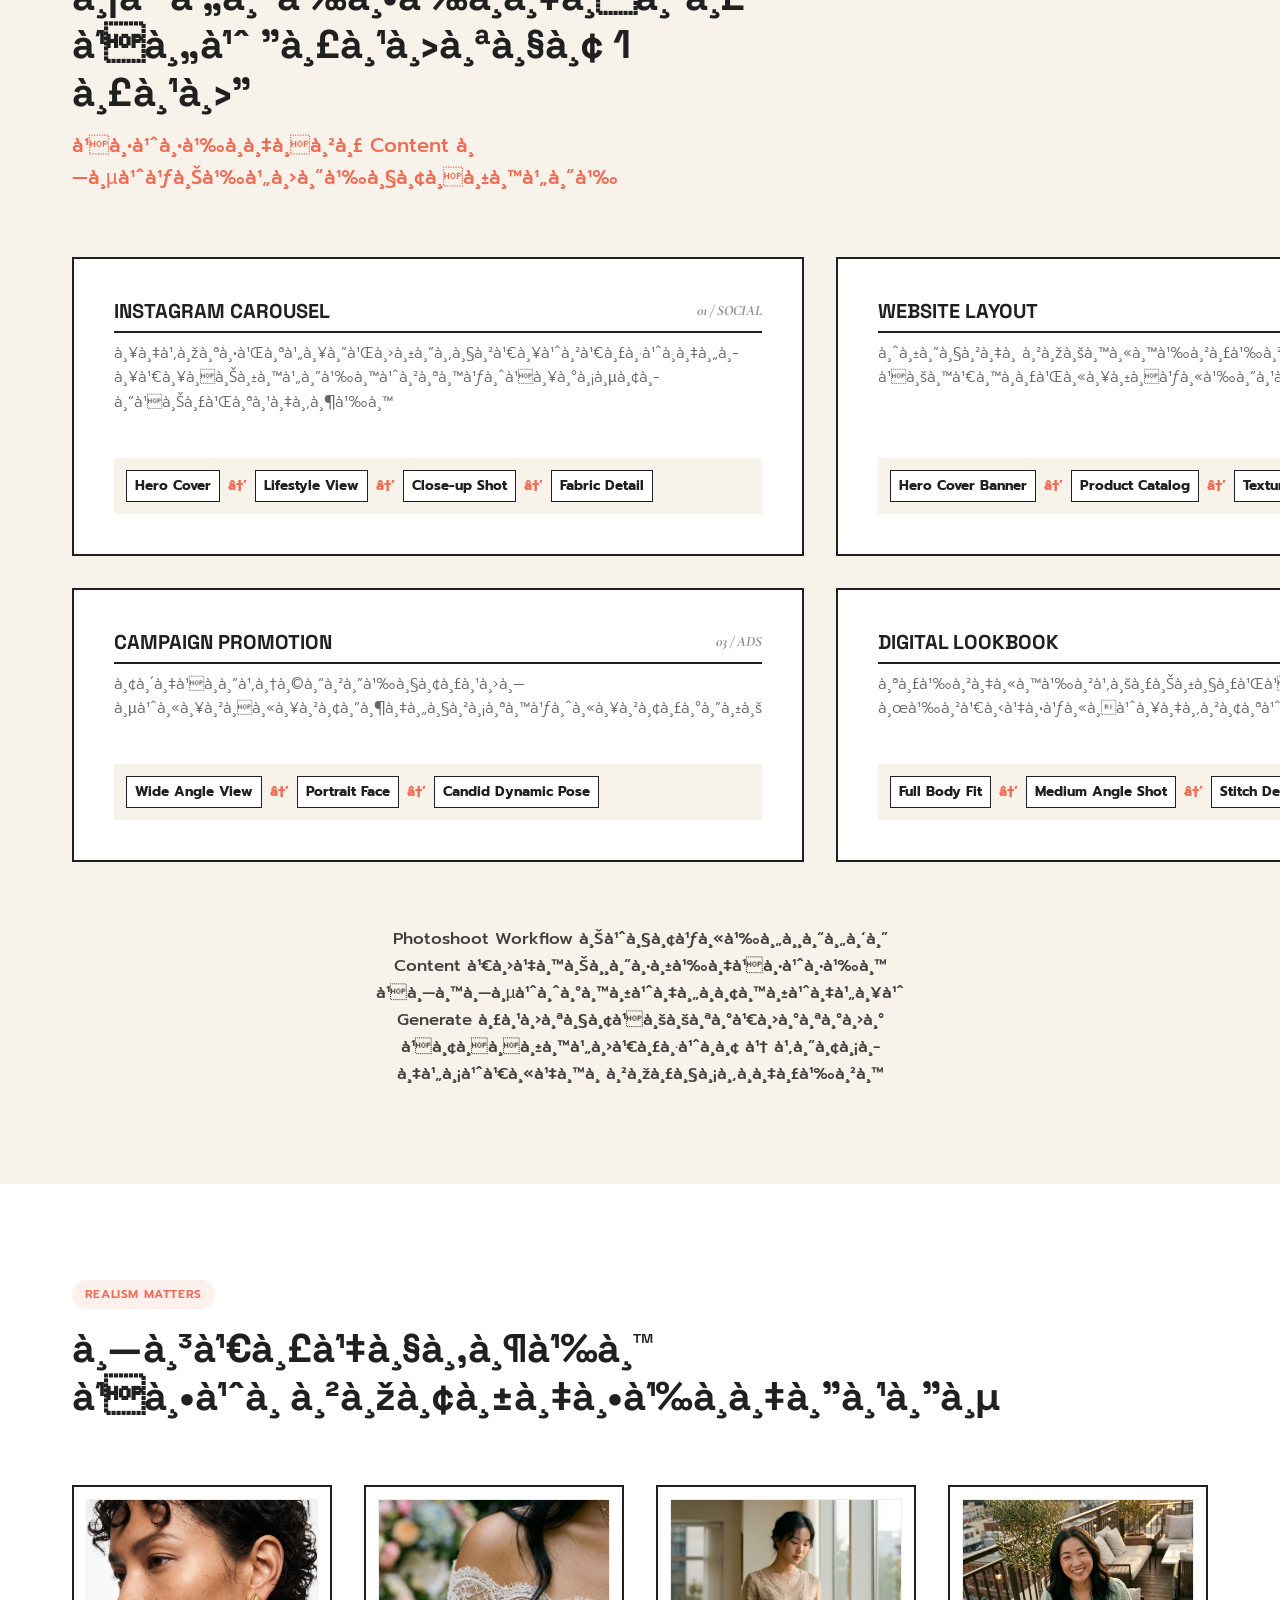
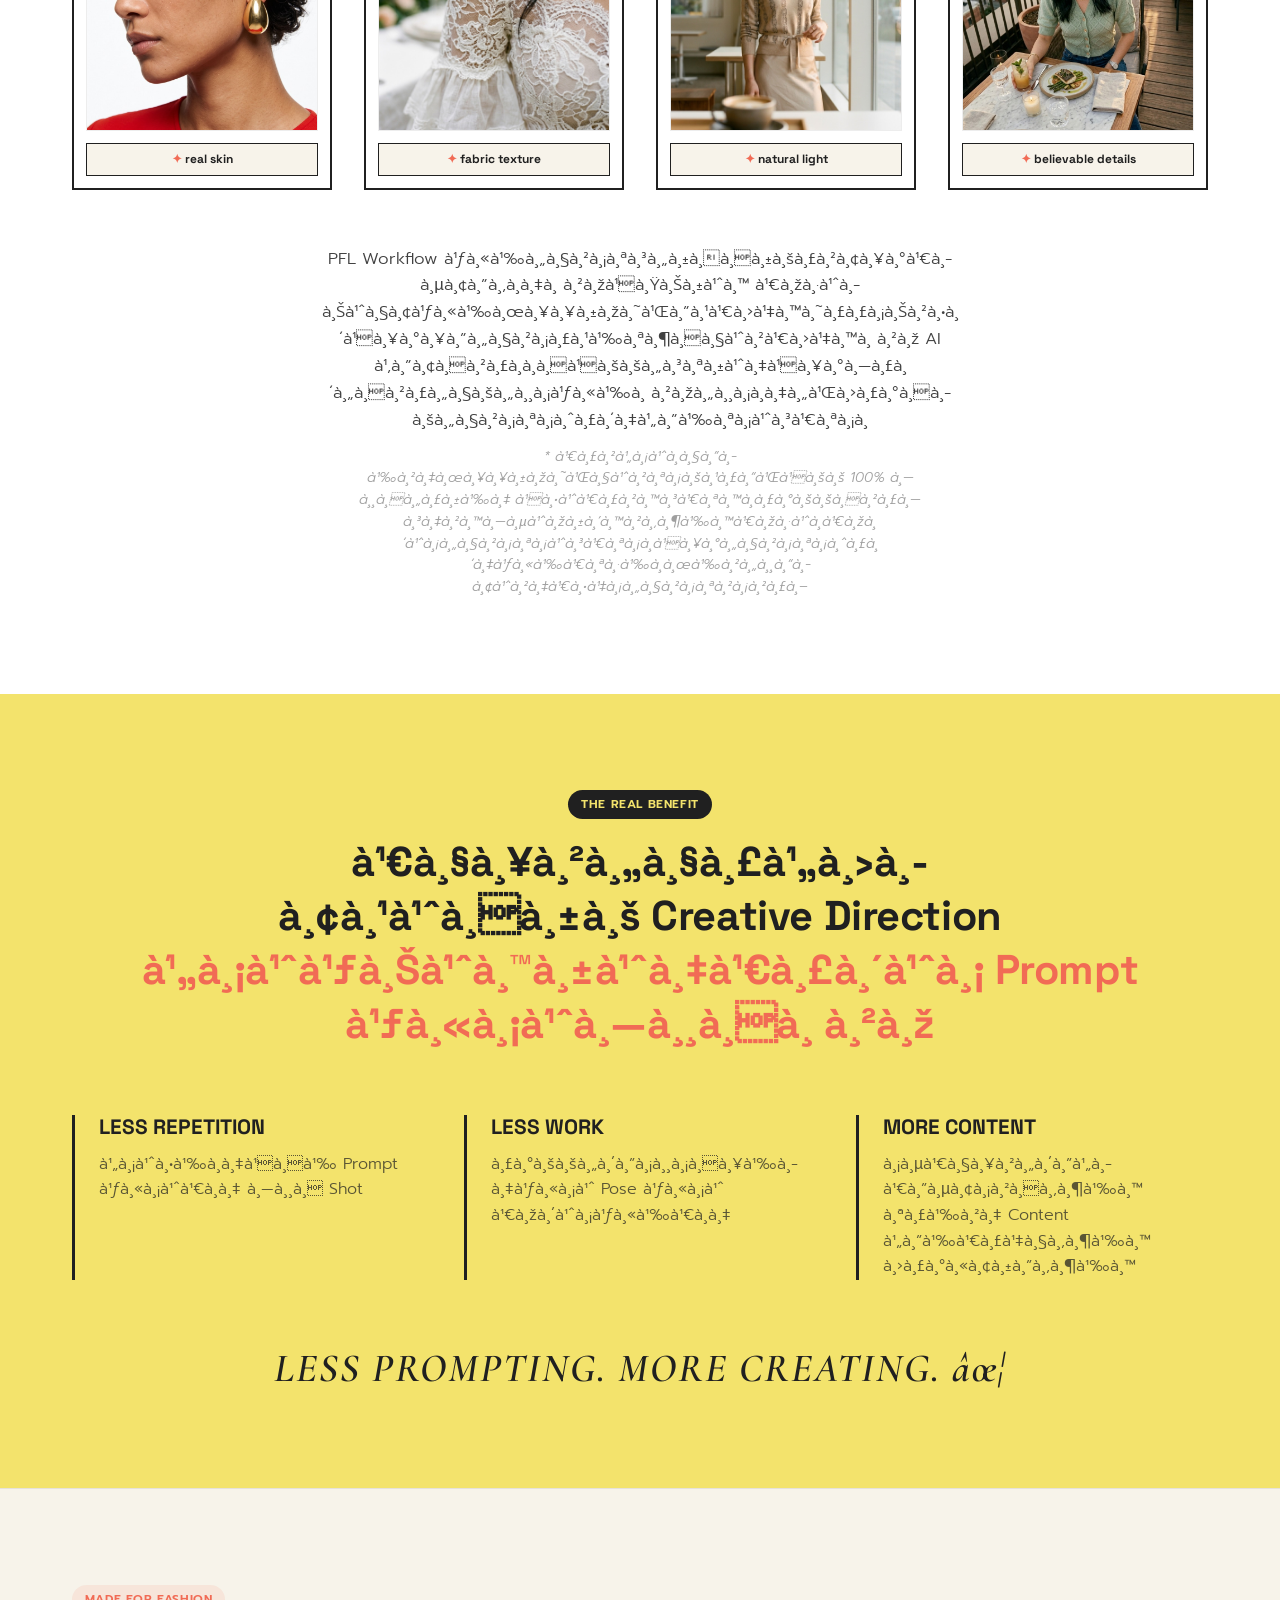
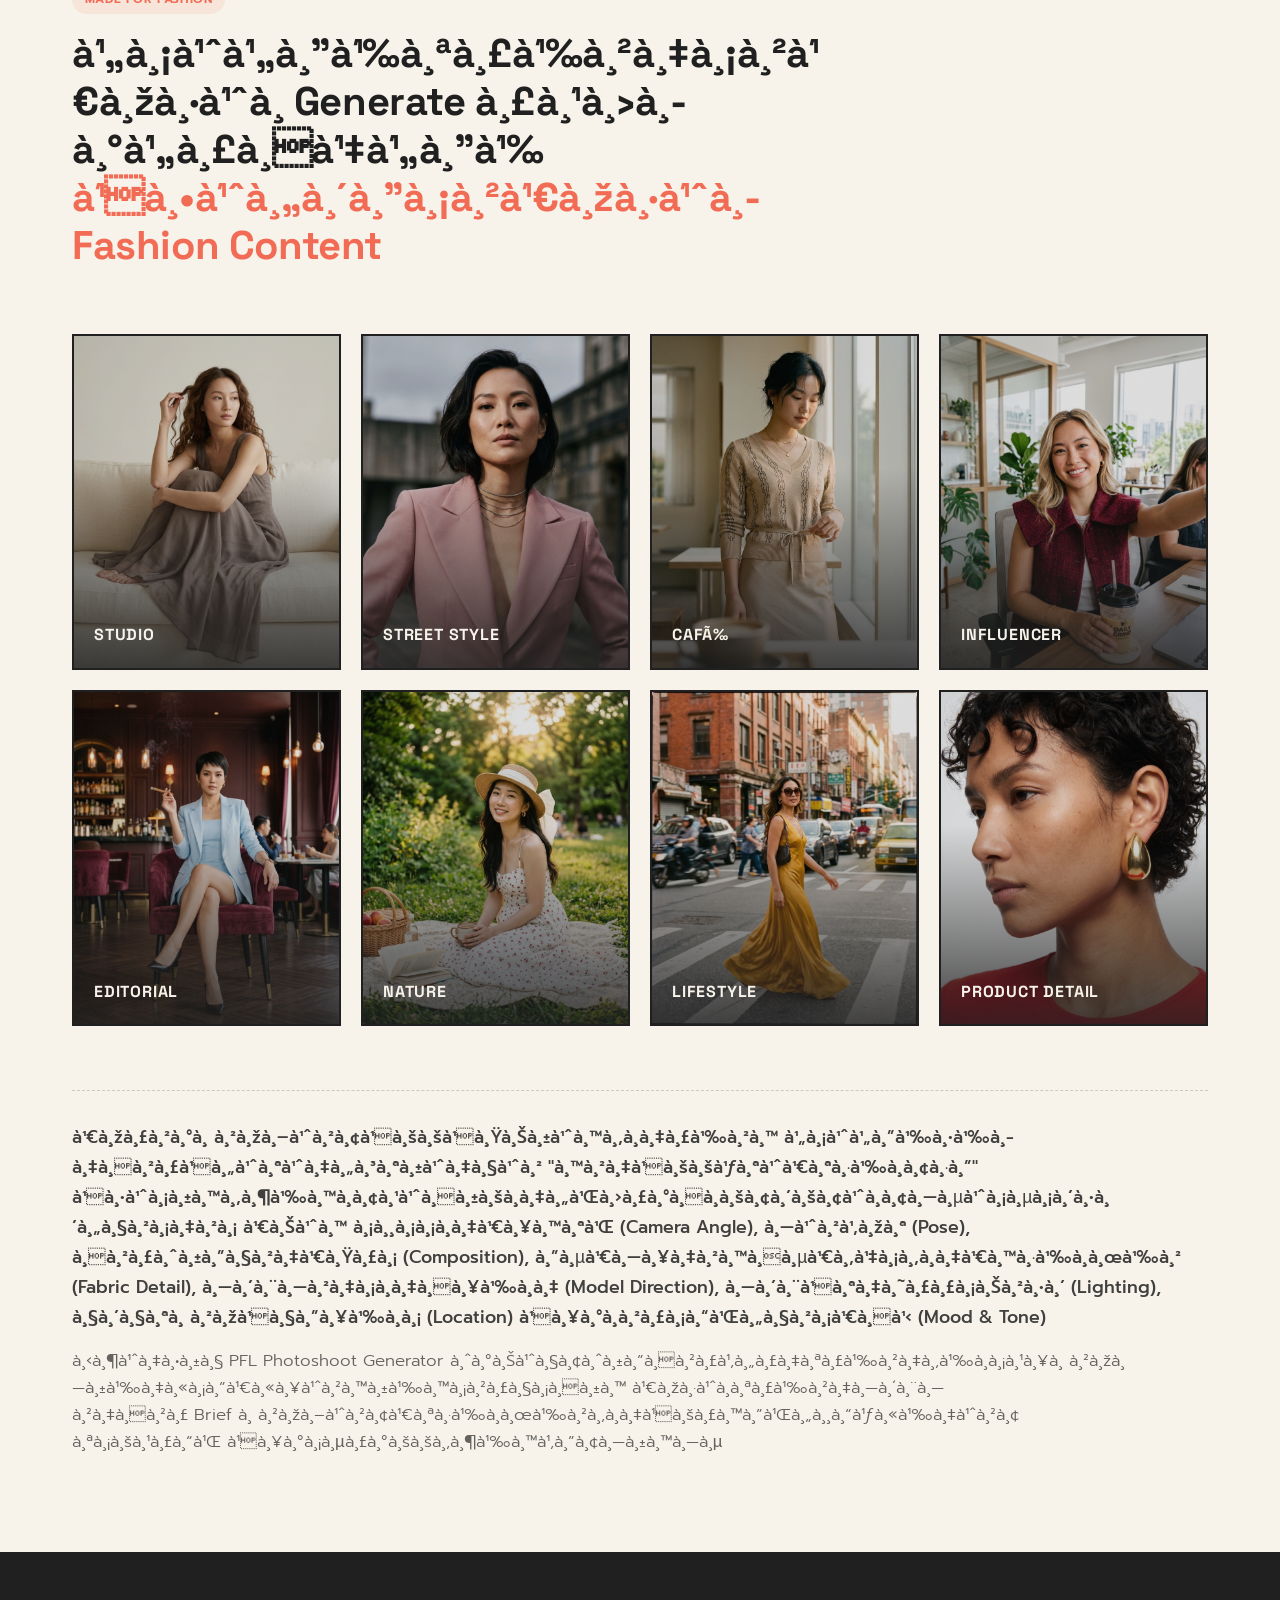
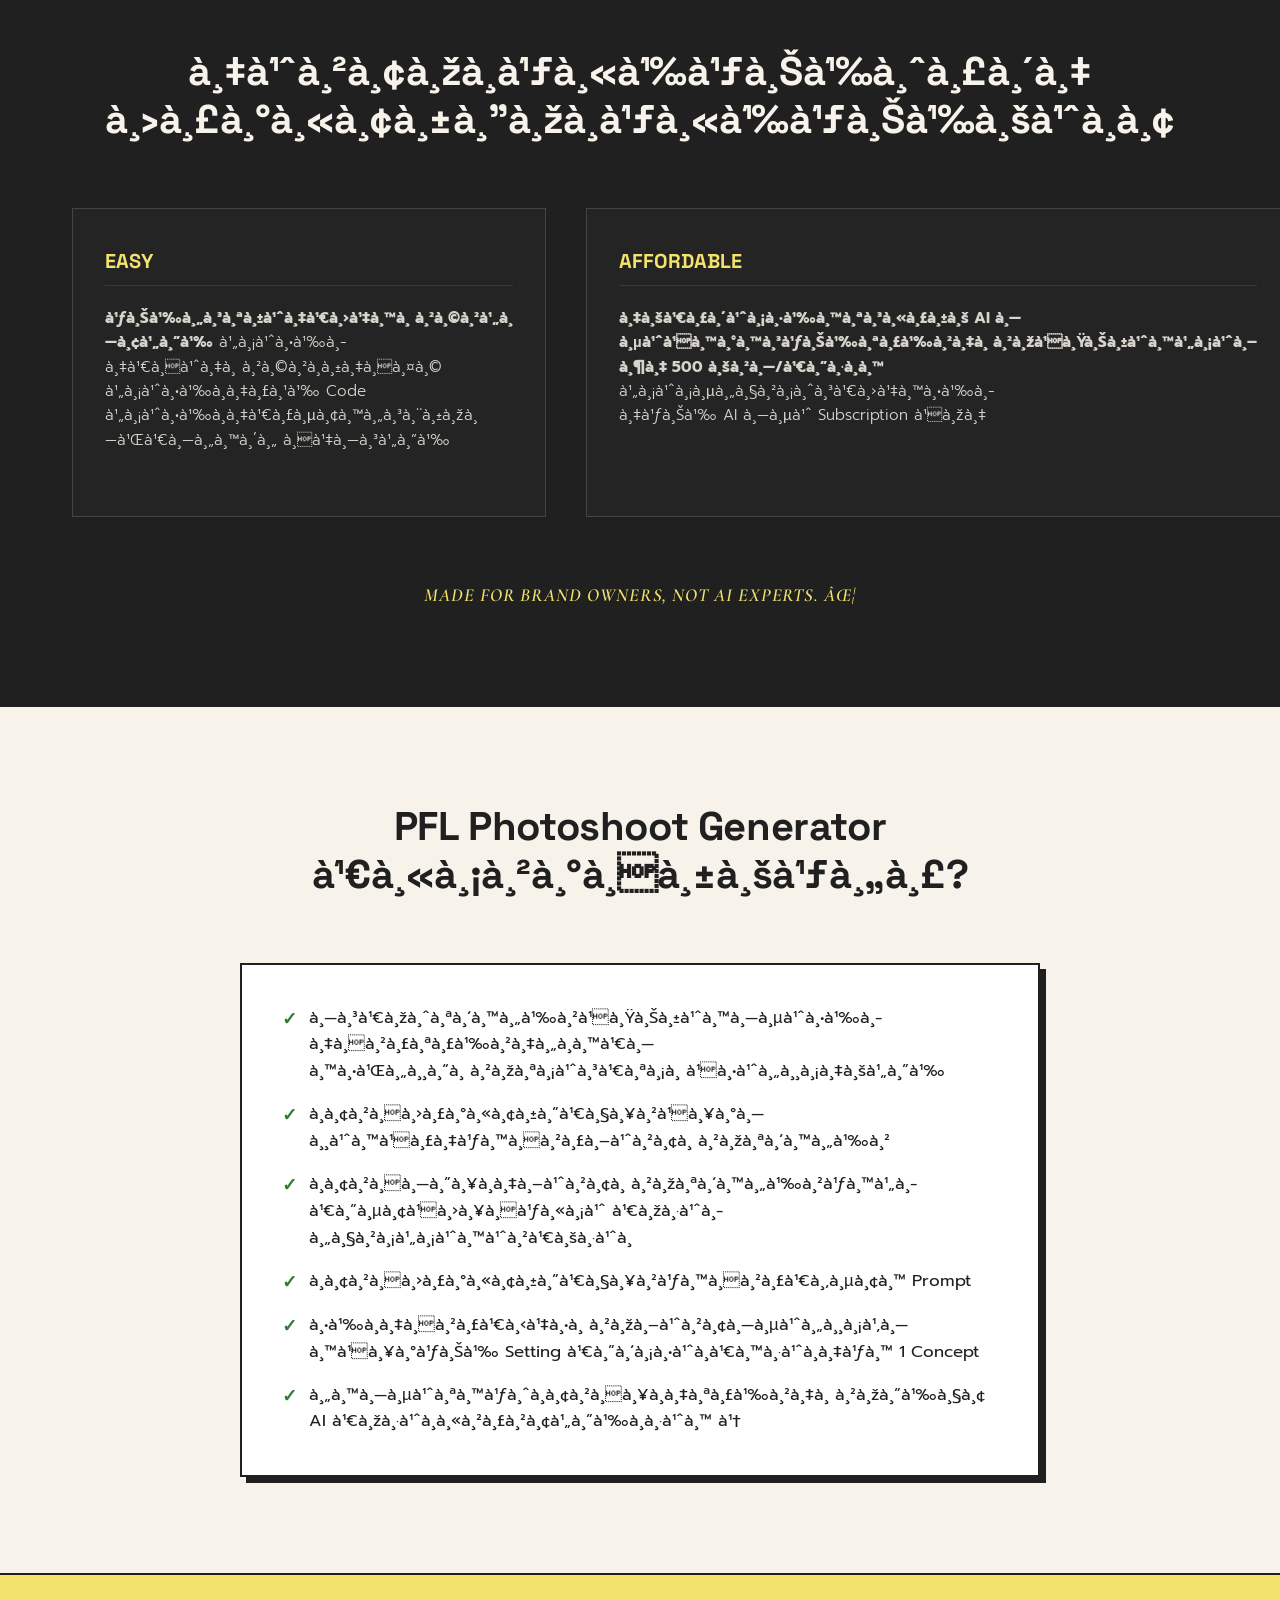
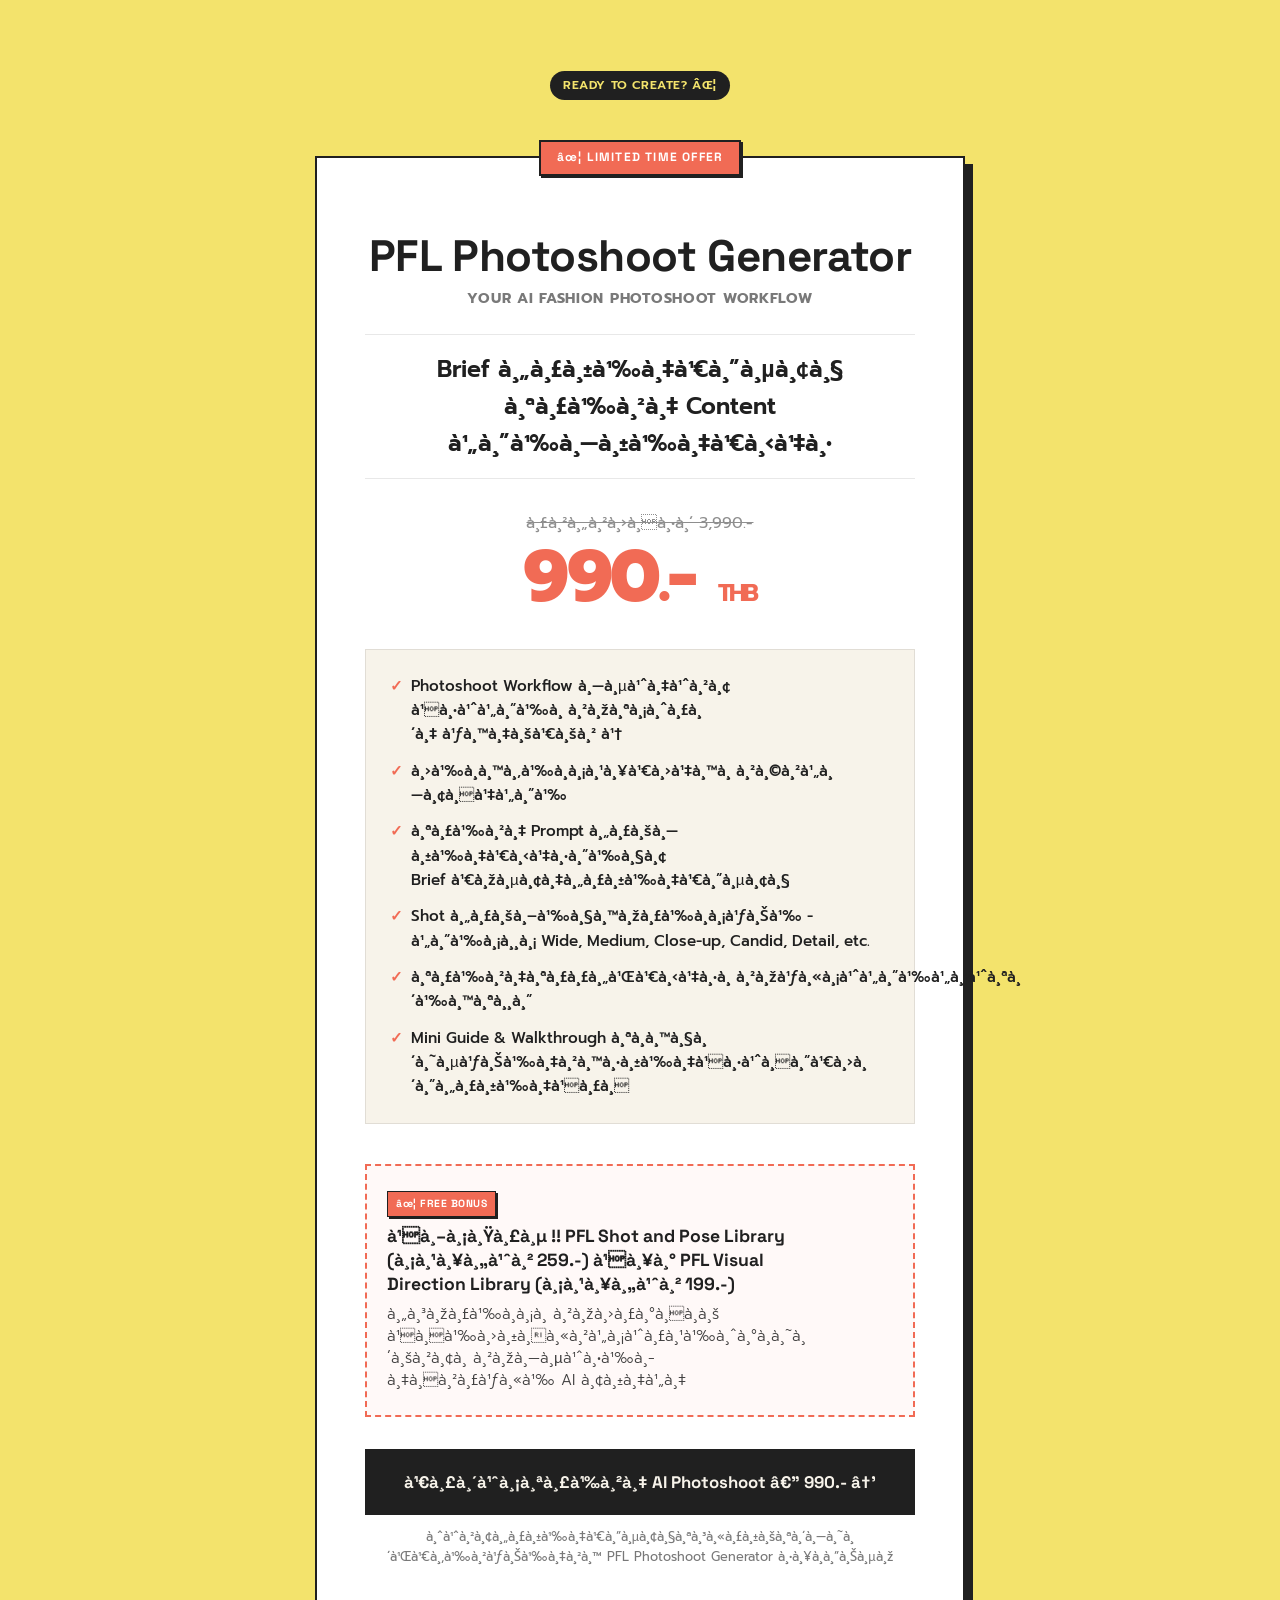
==== commit 7842d0a3: "เปลี่ยน Bonus" ====
--- a/index.html
+++ b/index.html
@@ -1048,8 +1048,8 @@
         <!-- FREE BONUS CALLOUT -->
         <div class="offer-bonus-box" style="margin-bottom: 2rem; border: 2px dashed var(--color-coral); background-color: rgba(241, 107, 85, 0.04); padding: 1.5rem 1.25rem; width: 100%; text-align: left; position: relative;">
           <span style="font-family: var(--font-grotesk); font-size: 0.65rem; font-weight: 800; background-color: var(--color-coral); color: var(--color-white); padding: 0.25rem 0.5rem; letter-spacing: 0.05em; display: inline-block; margin-bottom: 0.5rem; border: 1.5px solid var(--color-black); box-shadow: 2px 2px 0 var(--color-black);">✦ FREE BONUS</span>
-          <h4 class="text-balance-thai" style="font-size: 1.1rem; font-weight: 800; margin-bottom: 0.35rem; color: var(--color-black);">แถมฟรี !! AI Prompts Starter Kit (มูลค่า 299.-)</h4>
-          <p class="text-balance-thai" style="font-size: 0.95rem; opacity: 0.85; color: var(--color-black); line-height: 1.4;">สอนพื้นฐานการเขียน Prompt สร้างภาพแฟชั่นให้ได้ภาพที่สมจริง</p>
+          <h4 class="text-balance-thai" style="font-size: 1.1rem; font-weight: 800; margin-bottom: 0.4rem; color: var(--color-black); line-height: 1.35;">แถมฟรี !! PFL Shot and Pose Library (มูลค่า 259.-) และ PFL Visual Direction Library (มูลค่า 199.-)</h4>
+          <p class="text-balance-thai" style="font-size: 0.95rem; opacity: 0.85; color: var(--color-black); line-height: 1.45;">คำพร้อมภาพประกอบ แก้ปัญหาไม่รู้จะอธิบายภาพที่ต้องการให้ AI ยังไง</p>
         </div>
 
         <div class="offer-cta-container">
